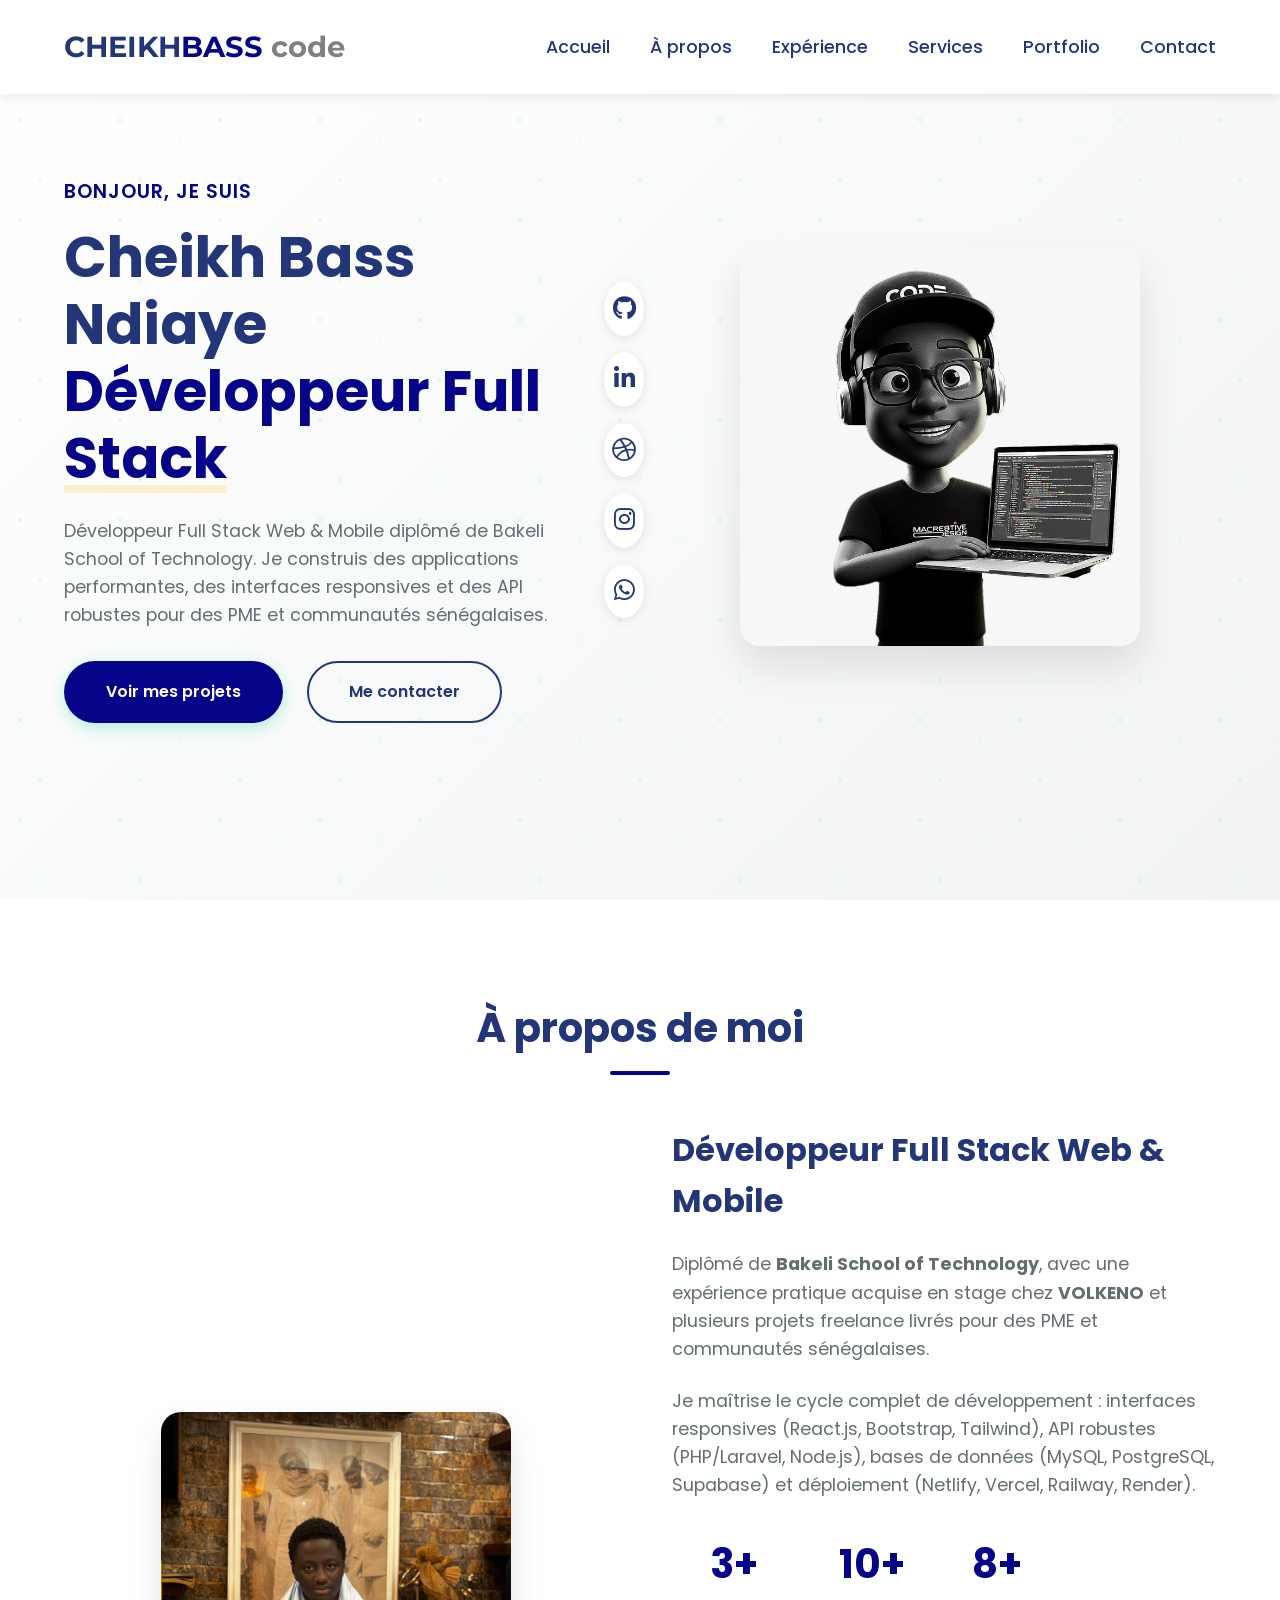
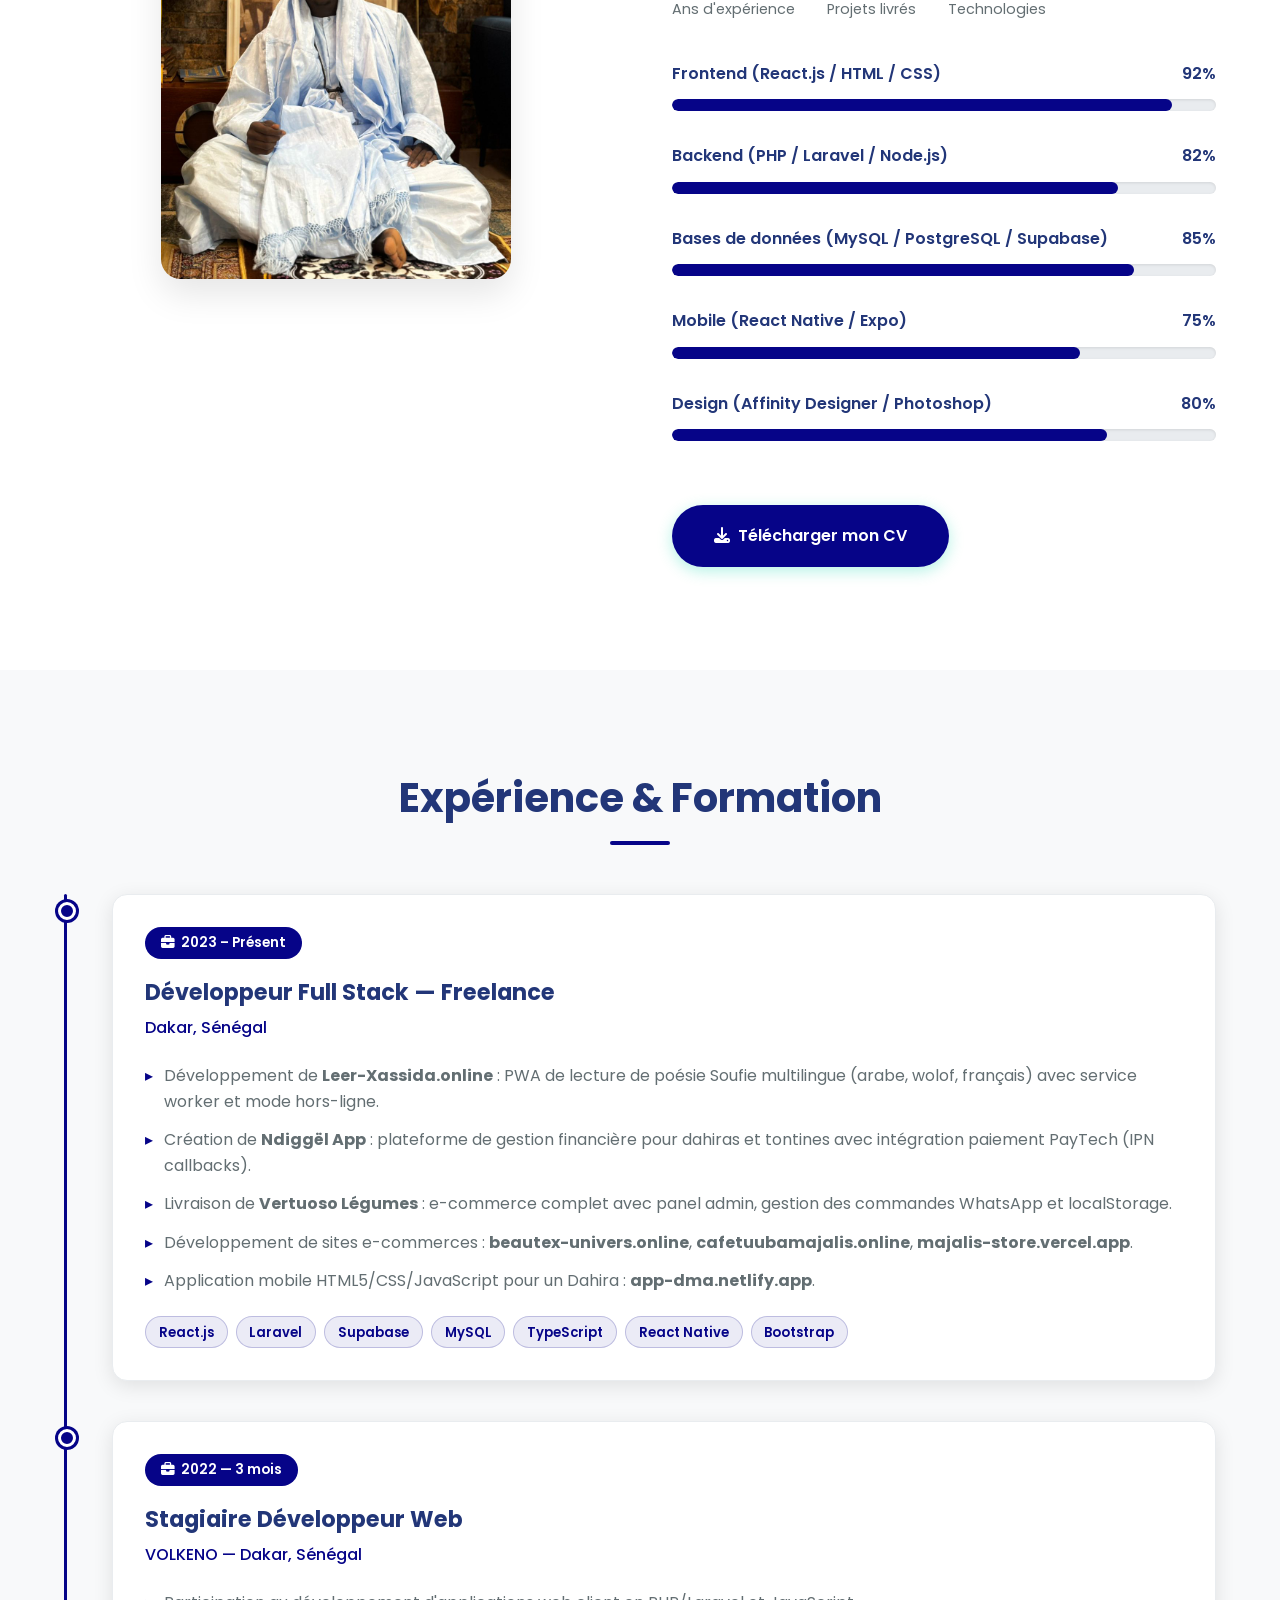
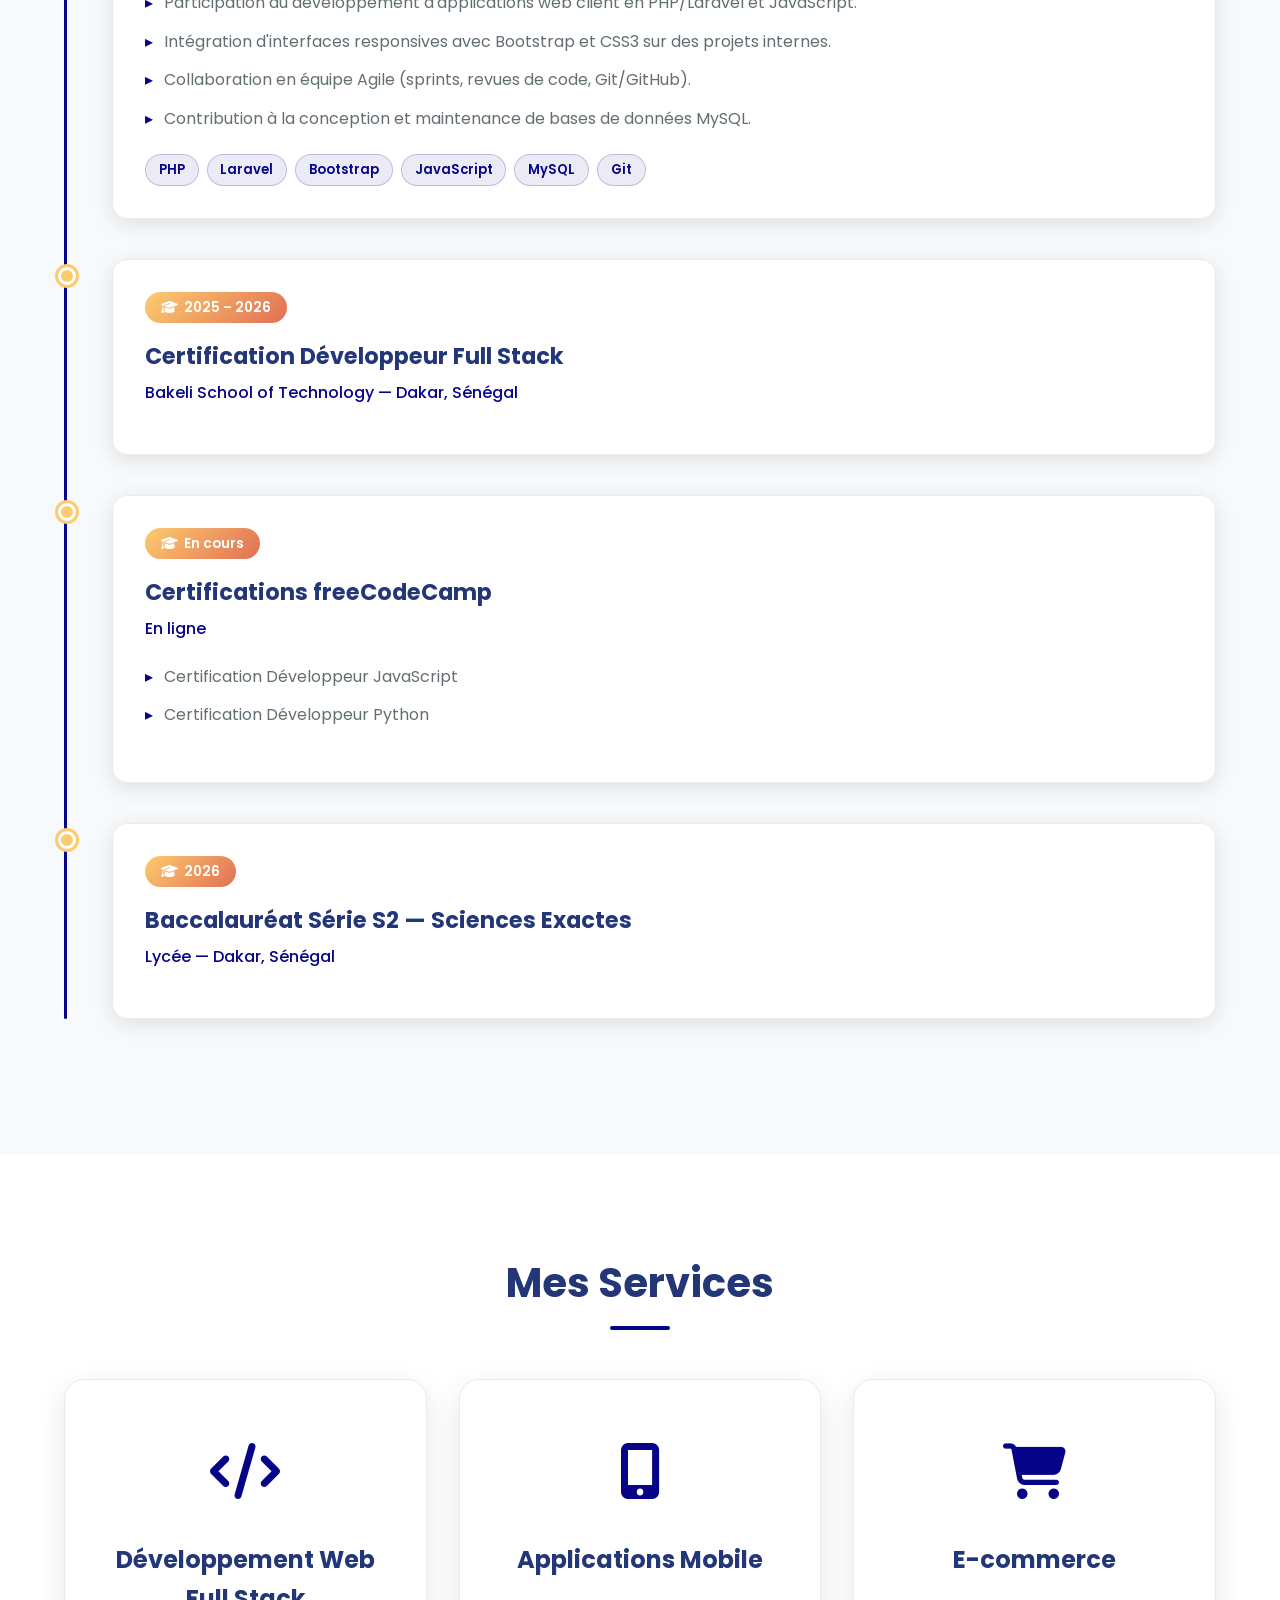
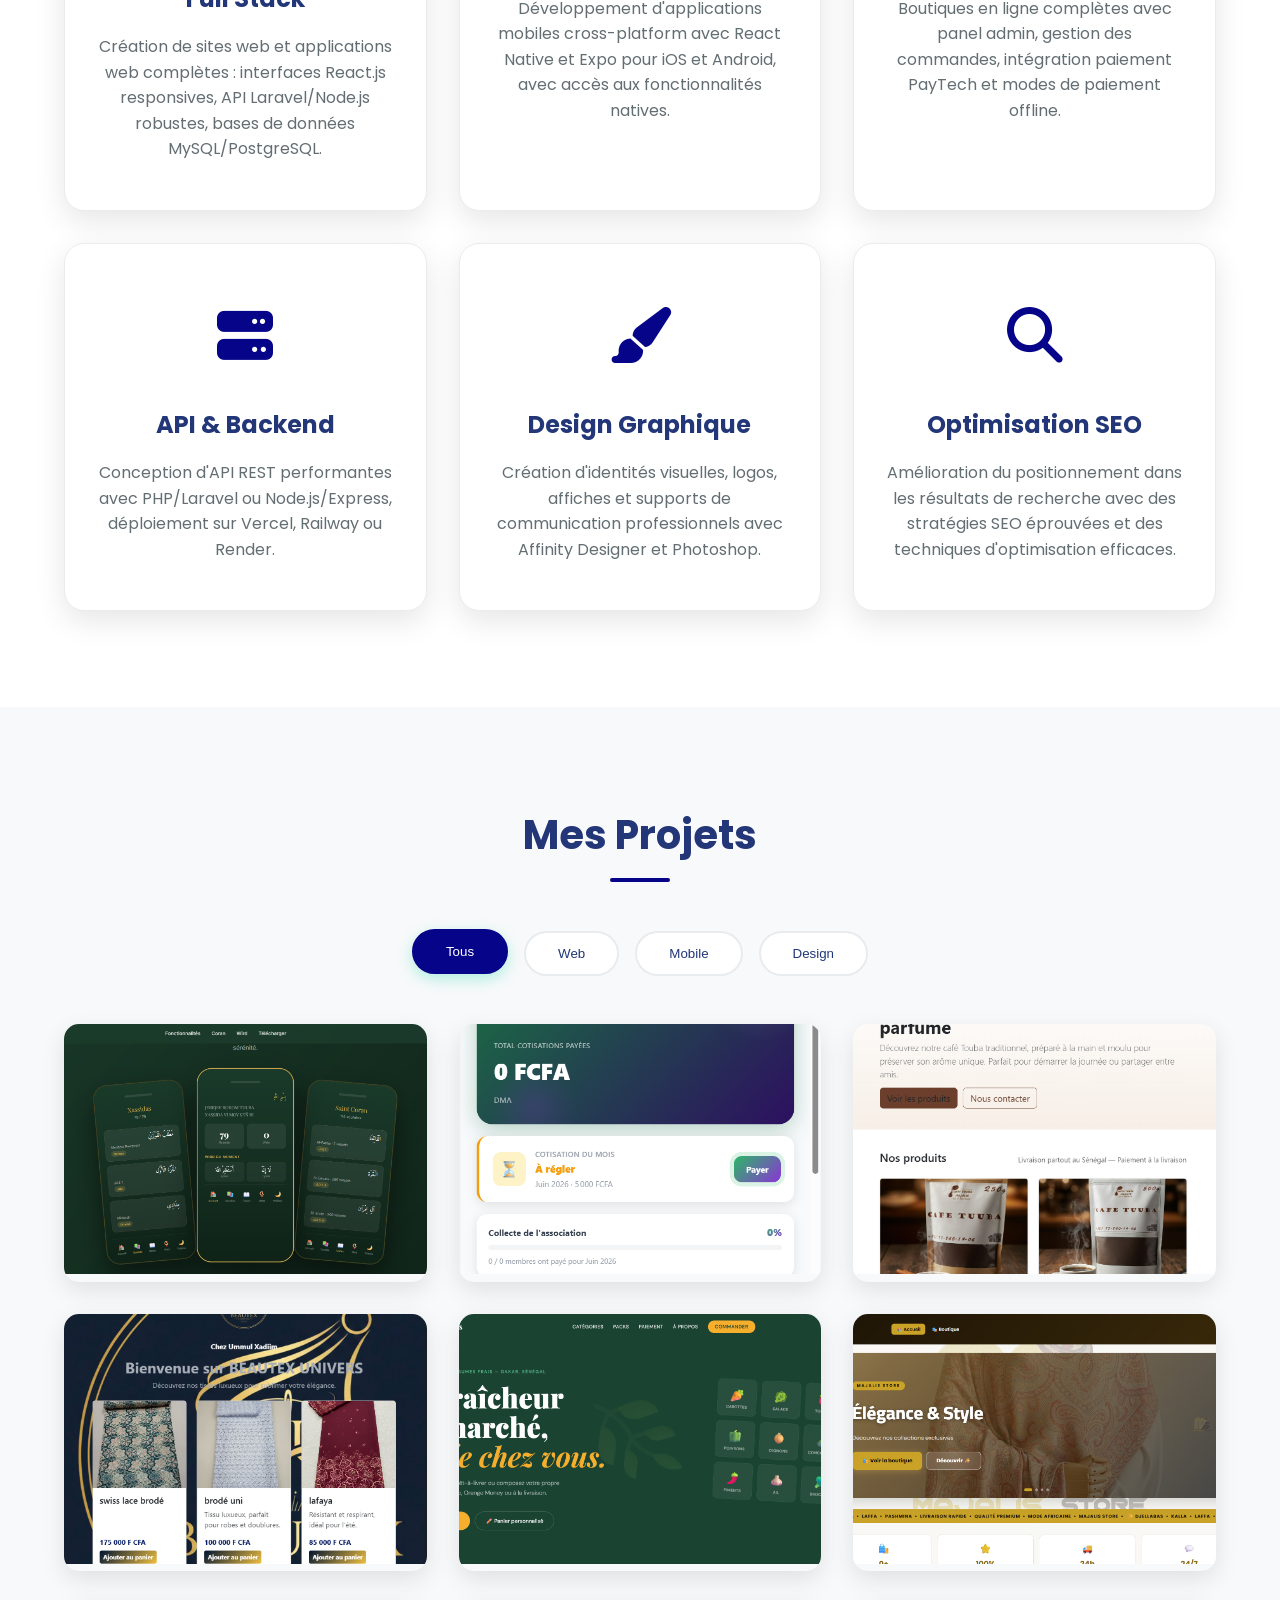
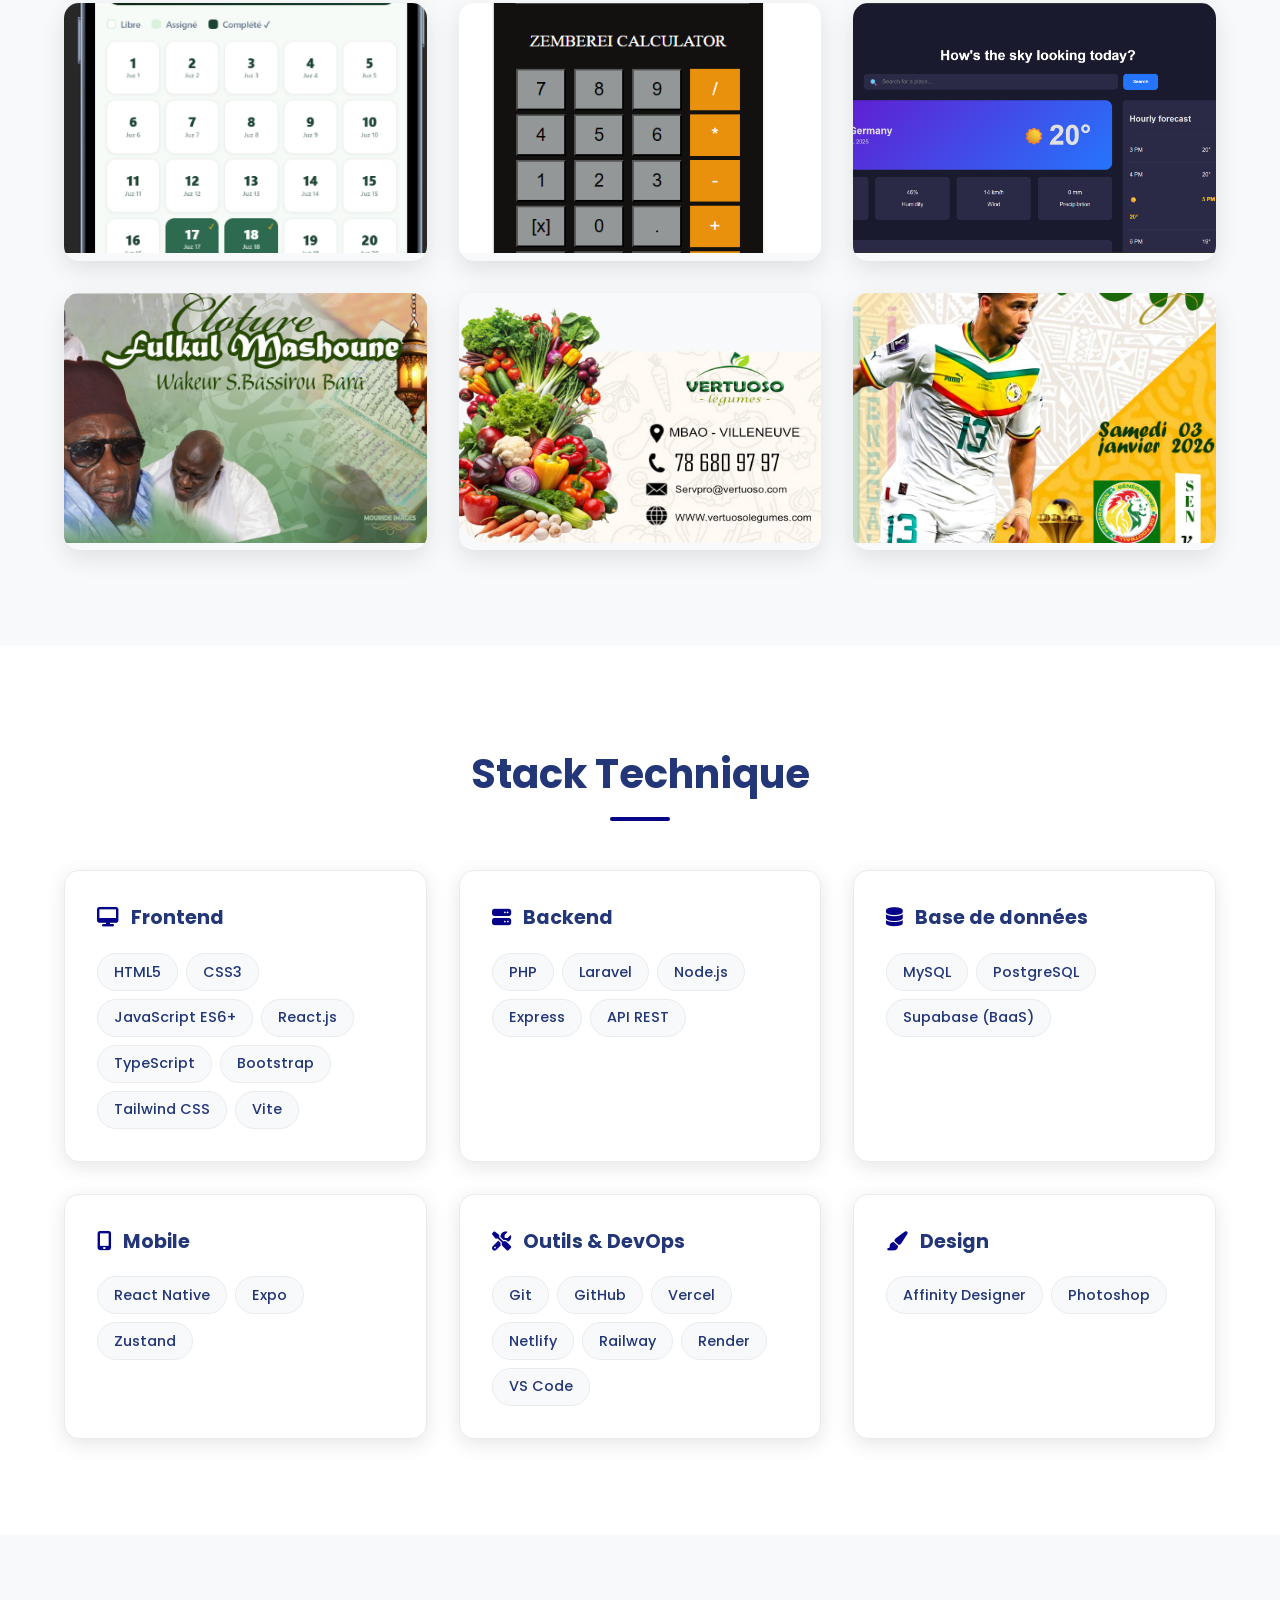
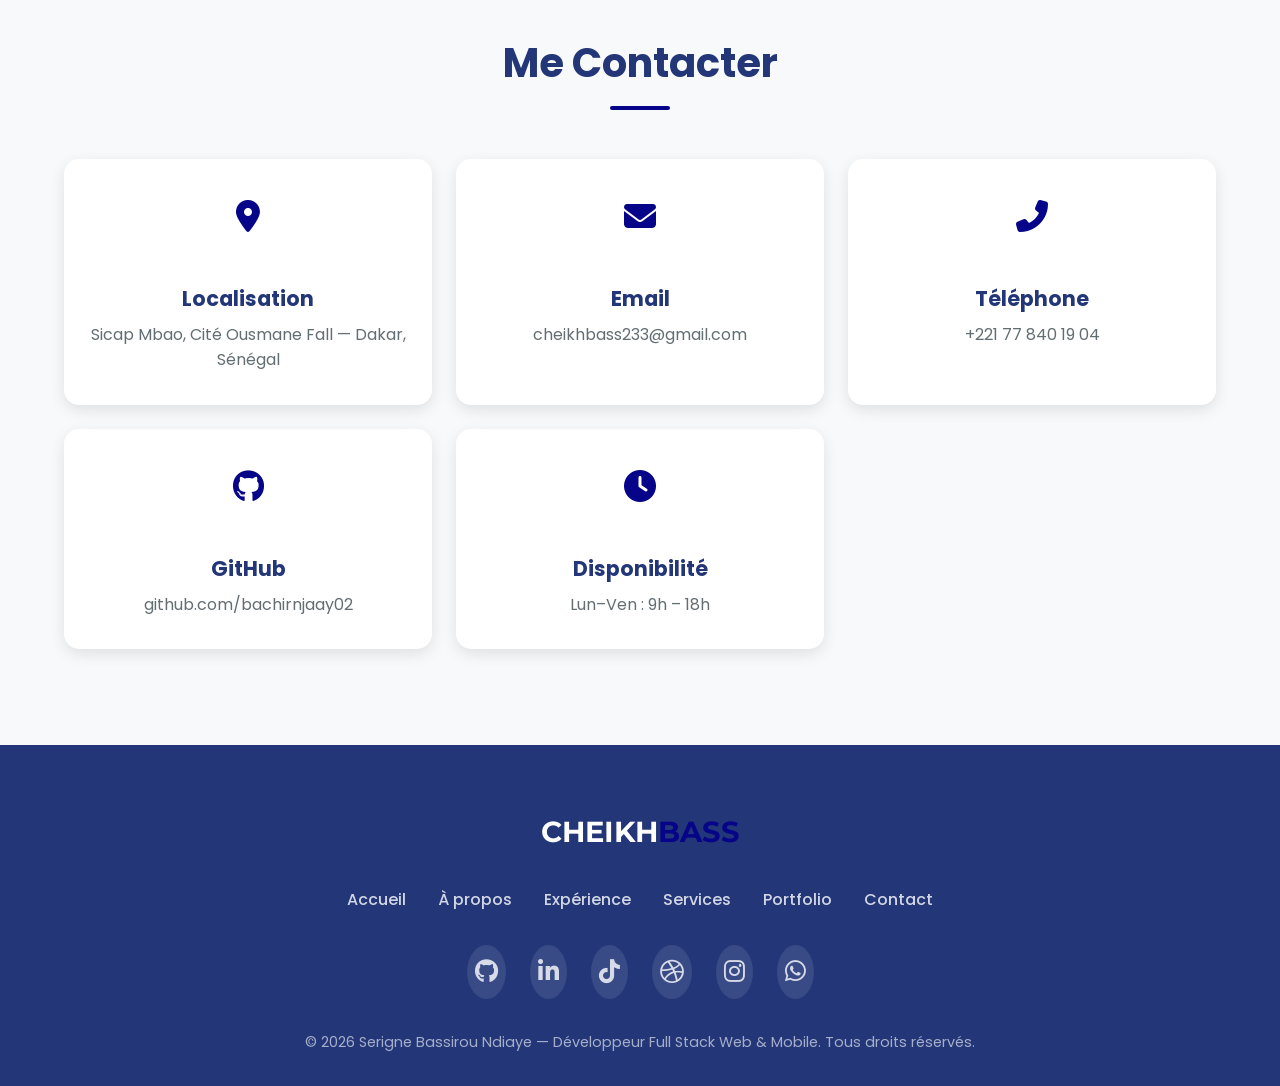
==== index.html @ 36218afe "feat: edit portfolio" ====
<!DOCTYPE html>
<html lang="fr">
<head>
    <meta charset="UTF-8">
    <meta name="viewport" content="width=device-width, initial-scale=1.0">
    <title>Cheikh Bass Ndiaye | Développeur Full Stack Web & Mobile</title>
    <link rel="stylesheet" href="https://cdnjs.cloudflare.com/ajax/libs/font-awesome/6.4.0/css/all.min.css">
    <link href="https://fonts.googleapis.com/css2?family=Poppins:wght@300;400;600;700&family=Montserrat:wght@400;700&display=swap" rel="stylesheet">
    <link rel="stylesheet" href="style.css">
    <style>
        /* About Stats */
        .about-stats {
            display: flex;
            gap: 2rem;
            margin: 2rem 0;
        }
        .stat { text-align: center; }
        .stat-number {
            display: block;
            font-size: 2.5rem;
            font-weight: 700;
            color: var(--primary);
        }
        .stat-label {
            font-size: 0.9rem;
            color: #636e72;
        }

        /* Timeline */
        .timeline {
            position: relative;
            padding-left: 3rem;
        }
        .timeline::before {
            content: '';
            position: absolute;
            left: 0;
            top: 0;
            bottom: 0;
            width: 3px;
            background: linear-gradient(180deg, var(--primary), var(--secondary));
            border-radius: 2px;
        }
        .timeline-item {
            position: relative;
            margin-bottom: 2.5rem;
        }
        .timeline-dot {
            position: absolute;
            left: -3.4rem;
            top: 0.5rem;
            width: 18px;
            height: 18px;
            background: var(--primary);
            border-radius: 50%;
            border: 3px solid var(--light);
            box-shadow: 0 0 0 3px var(--primary);
        }
        .timeline-dot.education {
            background: var(--accent);
            box-shadow: 0 0 0 3px var(--accent);
        }
        .timeline-content {
            background: var(--light);
            border-radius: 15px;
            padding: 2rem;
            box-shadow: 0 5px 20px var(--shadow);
            border: 1px solid #e9ecef;
        }
        .timeline-date {
            display: inline-block;
            background: linear-gradient(135deg, var(--primary), var(--secondary));
            color: white;
            padding: 0.3rem 1rem;
            border-radius: 20px;
            font-size: 0.85rem;
            font-weight: 600;
            margin-bottom: 1rem;
        }
        .timeline-content h3 {
            font-size: 1.4rem;
            color: var(--dark);
            margin-bottom: 0.3rem;
        }
        .timeline-content h4 {
            color: var(--primary);
            font-size: 1rem;
            margin-bottom: 1rem;
            font-weight: 500;
        }
        .timeline-content ul {
            list-style: none;
            padding: 0;
            margin-bottom: 1rem;
        }
        .timeline-content ul li {
            padding: 0.4rem 0;
            padding-left: 1.2rem;
            position: relative;
            color: #636e72;
        }
        .timeline-content ul li::before {
            content: '▸';
            position: absolute;
            left: 0;
            color: var(--primary);
        }

        /* Tech Tags */
        .tech-tags {
            display: flex;
            flex-wrap: wrap;
            gap: 0.5rem;
            margin-top: 1rem;
        }
        .tech-tags span {
            background: rgba(6, 4, 136, 0.08);
            color: var(--primary);
            padding: 0.3rem 0.8rem;
            border-radius: 20px;
            font-size: 0.82rem;
            font-weight: 600;
            border: 1px solid rgba(6, 4, 136, 0.2);
        }

        /* Stack Grid */
        .stack-grid {
            display: grid;
            grid-template-columns: repeat(auto-fit, minmax(280px, 1fr));
            gap: 2rem;
        }
        .stack-category {
            background: var(--light);
            border-radius: 15px;
            padding: 2rem;
            box-shadow: 0 5px 20px var(--shadow);
            border: 1px solid #e9ecef;
            transition: var(--transition);
        }
        .stack-category:hover {
            transform: translateY(-5px);
            box-shadow: 0 10px 30px rgba(0, 0, 0, 0.1);
        }
        .stack-category h3 {
            color: var(--dark);
            margin-bottom: 1.2rem;
            font-size: 1.2rem;
        }
        .stack-category h3 i {
            color: var(--primary);
            margin-right: 0.5rem;
        }
        .stack-items {
            display: flex;
            flex-wrap: wrap;
            gap: 0.5rem;
        }
        .stack-item {
            background: var(--bg-light);
            color: var(--dark);
            padding: 0.4rem 1rem;
            border-radius: 20px;
            font-size: 0.9rem;
            font-weight: 500;
            border: 1px solid #e9ecef;
            transition: var(--transition);
        }
        .stack-item:hover {
            background: var(--primary);
            color: white;
            border-color: var(--primary);
        }

        /* Overlay Tags & btn-light */
        .overlay-tags {
            display: flex;
            flex-wrap: wrap;
            gap: 0.4rem;
            margin: 0.5rem 0;
        }
        .overlay-tags span {
            background: rgba(255, 255, 255, 0.2);
            color: white;
            padding: 0.2rem 0.6rem;
            border-radius: 10px;
            font-size: 0.75rem;
            backdrop-filter: blur(5px);
        }
        .btn-light {
            display: inline-block;
            margin-top: 0.8rem;
            padding: 0.5rem 1.2rem;
            background: rgba(255, 255, 255, 0.25);
            color: white;
            border: 1px solid rgba(255, 255, 255, 0.5);
            border-radius: 20px;
            font-size: 0.85rem;
            font-weight: 600;
            text-decoration: none;
            transition: var(--transition);
        }
        .btn-light:hover {
            background: white;
            color: var(--primary);
        }

        /* Section1 pour portfolio */
        .section1 {
            padding: 6rem 5%;
            background-color: var(--bg-light);
        }

        /* Contact — grille 3 colonnes, icône centrée */
        .contact-wrapper {
            max-width: 1200px;
            margin: 0 auto;
        }
        .contact-info {
            display: grid;
            grid-template-columns: repeat(3, 1fr);
            gap: 1.5rem;
        }
        .contact-info .contact-card {
            flex-direction: column;
            align-items: center;
            text-align: center;
            padding: 2rem 1rem;
        }
        .contact-info .contact-card .contact-icon {
            font-size: 2rem;
            margin-right: 0;
            margin-bottom: 1rem;
        }
        .contact-info .contact-card .contact-details h3 {
            margin-bottom: 0.4rem;
        }

        @media (max-width: 900px) {
            .contact-info { grid-template-columns: repeat(2, 1fr); }
        }
        @media (max-width: 768px) {
            .about-stats { gap: 1rem; }
            .stat-number { font-size: 1.8rem; }
            .timeline { padding-left: 2rem; }
            .timeline-dot { left: -2.4rem; }
            .contact-info { grid-template-columns: repeat(2, 1fr); }
        }
        @media (max-width: 480px) {
            .contact-info { grid-template-columns: 1fr; }
        }
    </style>
</head>
<body>
    <!-- Header -->
    <header id="header">
        <a href="#home" class="logo">CHEIKH<span>BASS</span><span style="color: gray;"> code</span></a>

        <ul class="nav-links">
            <li><a href="#home">Accueil</a></li>
            <li><a href="#about">À propos</a></li>
            <li><a href="#experience">Expérience</a></li>
            <li><a href="#services">Services</a></li>
            <li><a href="#portfolio">Portfolio</a></li>
            <li><a href="#contact">Contact</a></li>
        </ul>

        <div class="hamburger">
            <div></div>
            <div></div>
            <div></div>
        </div>
    </header>

    <!-- Hero Section -->
    <section class="hero" id="home">
        <div class="hero-content">
            <div class="hero-text">
                <h4>Bonjour, Je suis</h4>
                <h1>Cheikh Bass Ndiaye <span>Développeur Full Stack</span></h1>
                <p>Développeur Full Stack Web & Mobile diplômé de Bakeli School of Technology. Je construis des applications performantes, des interfaces responsives et des API robustes pour des PME et communautés sénégalaises.</p>
                <div class="hero-btns">
                    <a href="#portfolio" class="btn btn-primary">Voir mes projets</a>
                    <a href="#contact" class="btn btn-secondary">Me contacter</a>
                </div>
            </div>

            <div class="hero-image">
                <img src="code.png" alt="Cheikh Bass Ndiaye — Développeur Full Stack">

                <div class="social-links">
                    <a href="https://github.com/bachirnjaay02" target="_blank" title="GitHub"><i class="fab fa-github"></i></a>
                    <a href="https://www.linkedin.com/in/cheikh-bass-ndiaye-739332346" target="_blank" title="LinkedIn"><i class="fab fa-linkedin-in"></i></a>
                    <a href="https://dribbble.com/seexbassmajalis17_" target="_blank" title="Dribbble"><i class="fab fa-dribbble"></i></a>
                    <a href="https://www.instagram.com/seexbass_majalis/#" target="_blank" title="Instagram"><i class="fab fa-instagram"></i></a>
                    <!-- message sur mon whatsapp -->
                     <a href="whatsapp://send?phone=221778401904" target="_blank" title="WhatsApp"><i class="fab fa-whatsapp"></i></a>
                </div>
            </div>
        </div>
    </section>

    <!-- About Section -->
    <section class="section" id="about">
        <div class="section-title">
            <h2>À propos de moi</h2>
        </div>

        <div class="about-content section-content">
            <div class="about-image">
                <img src="photo.jpeg" alt="Cheikh Bass Ndiaye">
            </div>

            <div class="about-text">
                <h3>Développeur Full Stack Web & Mobile</h3>
                <p>Diplômé de <strong>Bakeli School of Technology</strong>, avec une expérience pratique acquise en stage chez <strong>VOLKENO</strong> et plusieurs projets freelance livrés pour des PME et communautés sénégalaises.</p>
                <p>Je maîtrise le cycle complet de développement : interfaces responsives (React.js, Bootstrap, Tailwind), API robustes (PHP/Laravel, Node.js), bases de données (MySQL, PostgreSQL, Supabase) et déploiement (Netlify, Vercel, Railway, Render).</p>

                <div class="about-stats">
                    <div class="stat">
                        <span class="stat-number">3+</span>
                        <span class="stat-label">Ans d'expérience</span>
                    </div>
                    <div class="stat">
                        <span class="stat-number">10+</span>
                        <span class="stat-label">Projets livrés</span>
                    </div>
                    <div class="stat">
                        <span class="stat-number">8+</span>
                        <span class="stat-label">Technologies</span>
                    </div>
                </div>

                <div class="skills">
                    <div class="skill-item">
                        <div class="skill-info">
                            <span>Frontend (React.js / HTML / CSS)</span>
                            <span>92%</span>
                        </div>
                        <div class="skill-bar">
                            <div class="skill-progress" style="width: 0%"></div>
                        </div>
                    </div>

                    <div class="skill-item">
                        <div class="skill-info">
                            <span>Backend (PHP / Laravel / Node.js)</span>
                            <span>82%</span>
                        </div>
                        <div class="skill-bar">
                            <div class="skill-progress" style="width: 0%"></div>
                        </div>
                    </div>

                    <div class="skill-item">
                        <div class="skill-info">
                            <span>Bases de données (MySQL / PostgreSQL / Supabase)</span>
                            <span>85%</span>
                        </div>
                        <div class="skill-bar">
                            <div class="skill-progress" style="width: 0%"></div>
                        </div>
                    </div>

                    <div class="skill-item">
                        <div class="skill-info">
                            <span>Mobile (React Native / Expo)</span>
                            <span>75%</span>
                        </div>
                        <div class="skill-bar">
                            <div class="skill-progress" style="width: 0%"></div>
                        </div>
                    </div>

                    <div class="skill-item">
                        <div class="skill-info">
                            <span>Design (Affinity Designer / Photoshop)</span>
                            <span>80%</span>
                        </div>
                        <div class="skill-bar">
                            <div class="skill-progress" style="width: 0%"></div>
                        </div>
                    </div>
                </div>

                <a href="CV CHEIKHBASS_devfullstack(2).pdf" class="btn btn-primary" download style="margin-top: 2rem; display: inline-block;">
                    <i class="fas fa-download" style="margin-right: 0.5rem;"></i>Télécharger mon CV
                </a>
            </div>
        </div>
    </section>

    <!-- Experience & Education Section -->
    <section class="section" id="experience" style="background-color: var(--bg-light);">
        <div class="section-title">
            <h2>Expérience & Formation</h2>
        </div>

        <div class="timeline section-content">
            <div class="timeline-item">
                <div class="timeline-dot"></div>
                <div class="timeline-content">
                    <span class="timeline-date"><i class="fas fa-briefcase" style="margin-right:0.4rem;"></i>2023 – Présent</span>
                    <h3>Développeur Full Stack — Freelance</h3>
                    <h4>Dakar, Sénégal</h4>
                    <ul>
                        <li>Développement de <strong>Leer-Xassida.online</strong> : PWA de lecture de poésie Soufie multilingue (arabe, wolof, français) avec service worker et mode hors-ligne.</li>
                        <li>Création de <strong>Ndiggël App</strong> : plateforme de gestion financière pour dahiras et tontines avec intégration paiement PayTech (IPN callbacks).</li>
                        <li>Livraison de <strong>Vertuoso Légumes</strong> : e-commerce complet avec panel admin, gestion des commandes WhatsApp et localStorage.</li>
                        <li>Développement de sites e-commerces : <strong>beautex-univers.online</strong>, <strong>cafetuubamajalis.online</strong>, <strong>majalis-store.vercel.app</strong>.</li>
                        <li>Application mobile HTML5/CSS/JavaScript pour un Dahira : <strong>app-dma.netlify.app</strong>.</li>
                    </ul>
                    <div class="tech-tags">
                        <span>React.js</span><span>Laravel</span><span>Supabase</span><span>MySQL</span><span>TypeScript</span><span>React Native</span><span>Bootstrap</span>
                    </div>
                </div>
            </div>

            <div class="timeline-item">
                <div class="timeline-dot"></div>
                <div class="timeline-content">
                    <span class="timeline-date"><i class="fas fa-briefcase" style="margin-right:0.4rem;"></i>2022 — 3 mois</span>
                    <h3>Stagiaire Développeur Web</h3>
                    <h4>VOLKENO — Dakar, Sénégal</h4>
                    <ul>
                        <li>Participation au développement d'applications web client en PHP/Laravel et JavaScript.</li>
                        <li>Intégration d'interfaces responsives avec Bootstrap et CSS3 sur des projets internes.</li>
                        <li>Collaboration en équipe Agile (sprints, revues de code, Git/GitHub).</li>
                        <li>Contribution à la conception et maintenance de bases de données MySQL.</li>
                    </ul>
                    <div class="tech-tags">
                        <span>PHP</span><span>Laravel</span><span>Bootstrap</span><span>JavaScript</span><span>MySQL</span><span>Git</span>
                    </div>
                </div>
            </div>

            <div class="timeline-item">
                <div class="timeline-dot education"></div>
                <div class="timeline-content">
                    <span class="timeline-date" style="background: linear-gradient(135deg, #fdcb6e, #e17055);"><i class="fas fa-graduation-cap" style="margin-right:0.4rem;"></i>2025 – 2026</span>
                    <h3>Certification Développeur Full Stack</h3>
                    <h4>Bakeli School of Technology — Dakar, Sénégal</h4>
                </div>
            </div>

            <div class="timeline-item">
                <div class="timeline-dot education"></div>
                <div class="timeline-content">
                    <span class="timeline-date" style="background: linear-gradient(135deg, #fdcb6e, #e17055);"><i class="fas fa-graduation-cap" style="margin-right:0.4rem;"></i>En cours</span>
                    <h3>Certifications freeCodeCamp</h3>
                    <h4>En ligne</h4>
                    <ul>
                        <li>Certification Développeur JavaScript</li>
                        <li>Certification Développeur Python</li>
                    </ul>
                </div>
            </div>

            <div class="timeline-item">
                <div class="timeline-dot education"></div>
                <div class="timeline-content">
                    <span class="timeline-date" style="background: linear-gradient(135deg, #fdcb6e, #e17055);"><i class="fas fa-graduation-cap" style="margin-right:0.4rem;"></i>2026</span>
                    <h3>Baccalauréat Série S2 — Sciences Exactes</h3>
                    <h4>Lycée — Dakar, Sénégal</h4>
                </div>
            </div>
        </div>
    </section>

    <!-- Services Section -->
    <section class="section" id="services">
        <div class="section-title">
            <h2>Mes Services</h2>
        </div>

        <div class="services-grid section-content">
            <div class="service-card">
                <div class="service-icon">
                    <i class="fas fa-code"></i>
                </div>
                <h3>Développement Web Full Stack</h3>
                <p>Création de sites web et applications web complètes : interfaces React.js responsives, API Laravel/Node.js robustes, bases de données MySQL/PostgreSQL.</p>
            </div>

            <div class="service-card">
                <div class="service-icon">
                    <i class="fas fa-mobile-alt"></i>
                </div>
                <h3>Applications Mobile</h3>
                <p>Développement d'applications mobiles cross-platform avec React Native et Expo pour iOS et Android, avec accès aux fonctionnalités natives.</p>
            </div>

            <div class="service-card">
                <div class="service-icon">
                    <i class="fas fa-shopping-cart"></i>
                </div>
                <h3>E-commerce</h3>
                <p>Boutiques en ligne complètes avec panel admin, gestion des commandes, intégration paiement PayTech et modes de paiement offline.</p>
            </div>

            <div class="service-card">
                <div class="service-icon">
                    <i class="fas fa-server"></i>
                </div>
                <h3>API & Backend</h3>
                <p>Conception d'API REST performantes avec PHP/Laravel ou Node.js/Express, déploiement sur Vercel, Railway ou Render.</p>
            </div>

            <div class="service-card">
                <div class="service-icon">
                    <i class="fas fa-paint-brush"></i>
                </div>
                <h3>Design Graphique</h3>
                <p>Création d'identités visuelles, logos, affiches et supports de communication professionnels avec Affinity Designer et Photoshop.</p>
            </div>

            <div class="service-card">
                <div class="service-icon">
                    <i class="fas fa-search"></i>
                </div>
                <h3>Optimisation SEO</h3>
                <p>Amélioration du positionnement dans les résultats de recherche avec des stratégies SEO éprouvées et des techniques d'optimisation efficaces.</p>
            </div>
        </div>
    </section>

    <!-- Portfolio Section -->
    <section class="section1" id="portfolio">
        <div class="section-title">
            <h2>Mes Projets</h2>
        </div>

        <div class="section-content">
            <div class="portfolio-filter">
                <button class="filter-btn active" data-filter="all">Tous</button>
                <button class="filter-btn" data-filter="web">Web</button>
                <button class="filter-btn" data-filter="mobile">Mobile</button>
                <button class="filter-btn" data-filter="design">Design</button>
            </div>

            <div class="portfolio-grid">
                <div class="portfolio-item" data-category="mobile">
                    <img src="leer-xassida.png" alt="Leer Xassida">
                    <div class="portfolio-overlay">
                        <h3>Leer-Xassida.online</h3>
                        <p>PWA de lecture de poésie Soufie multilingue (arabe, wolof, français) avec mode hors-ligne</p>
                        <div class="overlay-tags"><span>React.js</span><span>PWA</span><span>Supabase</span><span>Netlify</span></div>
                        <a href="https://leer-xassidas.netlify.app/" target="_blank" class="btn-light">Voir le site →</a>
                    </div>
                </div>

                <div class="portfolio-item" data-category="mobile">
                    <img src="ndiggel-app.png" alt="Ndiggël App">
                    <div class="portfolio-overlay">
                        <h3>Ndiggël App</h3>
                        <p>Plateforme de gestion financière pour dahiras et tontines avec intégration paiement PayTech</p>
                        <div class="overlay-tags"><span>React.js</span><span>TypeScript</span><span>Supabase</span><span>Node.js</span></div>
                    </div>
                </div>

                <div class="portfolio-item" data-category="web">
                    <img src="CAFETUUBAMAJALIS.png" alt="Cafe Tuuba Majalis" onerror="this.src='https://images.unsplash.com/photo-1447933601403-0c6688de566e?w=600&h=400&fit=crop&auto=format'">
                    <div class="portfolio-overlay">
                        <h3>Cafe Tuuba Majalis</h3>
                        <p>Site e-commerce complet pour une entreprise de café sénégalaise</p>
                        <div class="overlay-tags"><span>React.js</span><span>Laravel</span><span>MySQL</span></div>
                        <a href="https://cafetuubamajalis.online" target="_blank" class="btn-light">Voir le site →</a>
                    </div>
                </div>

                <div class="portfolio-item" data-category="web">
                    <img src="BEAUTEXUNIVERS.png" alt="Beautex Univers" onerror="this.src='https://images.unsplash.com/photo-1558618666-fcd25c85cd64?w=600&h=400&fit=crop&auto=format'">
                    <div class="portfolio-overlay">
                        <h3>Beautex Univers</h3>
                        <p>Site e-commerce pour une entreprise de tissus</p>
                        <div class="overlay-tags"><span>HTML5</span><span>CSS3</span><span>JavaScript</span></div>
                        <a href="https://beautex-univers.online" target="_blank" class="btn-light">Voir le site →</a>
                    </div>
                </div>

                <div class="portfolio-item" data-category="web">
                    <img src="vertuoso.png" alt="Vertuoso Légumes">
                    <div class="portfolio-overlay">
                        <h3>Vertuoso Légumes</h3>
                        <p>E-commerce légumes Dakar — commandes WhatsApp, panel admin, paiement offline</p>
                        <div class="overlay-tags"><span>HTML5</span><span>CSS3</span><span>JavaScript</span><span>LocalStorage</span></div>
                    </div>
                </div>

                <div class="portfolio-item" data-category="mobile">
                    <img src="majalis-store.png" alt="Majalis Store App">
                    <div class="portfolio-overlay">
                        <h3>Majalis Store App</h3>
                        <p>App mobile Mouride : Xassidas, compteur Wird, horaires de prières</p>
                        <div class="overlay-tags"><span>React Native</span><span>Expo</span><span>Zustand</span></div>
                        <a href="https://majalis-store.vercel.app" target="_blank" class="btn-light">Voir le projet →</a>
                    </div>
                </div>

                <div class="portfolio-item" data-category="mobile">
                    <img src="app-dma.png" alt="App DMA">
                    <div class="portfolio-overlay">
                        <h3>App DMA — Dahira</h3>
                        <p>Application mobile pour un Dahira sénégalais</p>
                        <div class="overlay-tags"><span>HTML5</span><span>CSS3</span><span>JavaScript</span></div>
                        <a href="https://app-dma.netlify.app" target="_blank" class="btn-light">Voir l'app →</a>
                    </div>
                </div>

                <div class="portfolio-item" data-category="web">
                    <img src="zemberei.png" alt="Zemberei Calculator">
                    <div class="portfolio-overlay">
                        <h3>Zemberei Calculator</h3>
                        <p>Calculatrice web interactive et responsive</p>
                        <div class="overlay-tags"><span>HTML5</span><span>CSS3</span><span>JavaScript</span></div>
                    </div>
                </div>
                <div class="portfolio-item" data-category="web">
                    <img src="weather-now.png" alt="Weather Now">
                    <div class="portfolio-overlay">
                        <h3>Weather Now</h3>
                        <p>Application météo interactive et responsive</p>
                        <div class="overlay-tags"><span>HTML5</span><span>CSS3</span><span>JavaScript</span></div>
                    </div>
                </div>
                <div class="portfolio-item" data-category="design">
                    <img src="miniature cloture FULKU MASHOUNE.jpg" alt="miniature cloture FULKU MASHOUNE">
                    <div class="portfolio-overlay">
                        <h3>Miniature Cloture FULKU MASHOUNE</h3>
                        <p>Miniature de cloture FULKU MASHOUNE pour Youtube</p>
                    </div>
                </div>
                <div class="portfolio-item" data-category="design">
                    <img src="RECTO-VRTU.png" alt="RECTO VRTU">
                    <div class="portfolio-overlay">
                        <h3>RECTO VRTU</h3>
                        <p>carte de visite pour Vertuoso Légumes</p>
                    </div>
                </div>
                <div class="portfolio-item" data-category="design">
                    <img src="match-day.jpg" alt="Match Day">
                    <div class="portfolio-overlay">
                        <h3>Match Day</h3>
                        <p>Affiche sportive </p>
                    </div>
                </div>
            </div>
        </div>
    </section>

    <!-- Stack Technique Section -->
    <section class="section" id="stack">
        <div class="section-title">
            <h2>Stack Technique</h2>
        </div>

        <div class="stack-grid section-content">
            <div class="stack-category">
                <h3><i class="fas fa-desktop"></i> Frontend</h3>
                <div class="stack-items">
                    <span class="stack-item">HTML5</span>
                    <span class="stack-item">CSS3</span>
                    <span class="stack-item">JavaScript ES6+</span>
                    <span class="stack-item">React.js</span>
                    <span class="stack-item">TypeScript</span>
                    <span class="stack-item">Bootstrap</span>
                    <span class="stack-item">Tailwind CSS</span>
                    <span class="stack-item">Vite</span>
                </div>
            </div>

            <div class="stack-category">
                <h3><i class="fas fa-server"></i> Backend</h3>
                <div class="stack-items">
                    <span class="stack-item">PHP</span>
                    <span class="stack-item">Laravel</span>
                    <span class="stack-item">Node.js</span>
                    <span class="stack-item">Express</span>
                    <span class="stack-item">API REST</span>
                </div>
            </div>

            <div class="stack-category">
                <h3><i class="fas fa-database"></i> Base de données</h3>
                <div class="stack-items">
                    <span class="stack-item">MySQL</span>
                    <span class="stack-item">PostgreSQL</span>
                    <span class="stack-item">Supabase (BaaS)</span>
                </div>
            </div>

            <div class="stack-category">
                <h3><i class="fas fa-mobile-alt"></i> Mobile</h3>
                <div class="stack-items">
                    <span class="stack-item">React Native</span>
                    <span class="stack-item">Expo</span>
                    <span class="stack-item">Zustand</span>
                </div>
            </div>

            <div class="stack-category">
                <h3><i class="fas fa-tools"></i> Outils & DevOps</h3>
                <div class="stack-items">
                    <span class="stack-item">Git</span>
                    <span class="stack-item">GitHub</span>
                    <span class="stack-item">Vercel</span>
                    <span class="stack-item">Netlify</span>
                    <span class="stack-item">Railway</span>
                    <span class="stack-item">Render</span>
                    <span class="stack-item">VS Code</span>
                </div>
            </div>

            <div class="stack-category">
                <h3><i class="fas fa-paint-brush"></i> Design</h3>
                <div class="stack-items">
                    <span class="stack-item">Affinity Designer</span>
                    <span class="stack-item">Photoshop</span>
                </div>
            </div>
        </div>
    </section>

    <!-- Contact Section -->
    <section class="section" id="contact" style="background-color: var(--bg-light);">
        <div class="section-title">
            <h2>Me Contacter</h2>
        </div>

        <div class="contact-wrapper section-content">
            <div class="contact-info">
                <div class="contact-card">
                    <div class="contact-icon">
                        <i class="fas fa-map-marker-alt"></i>
                    </div>
                    <div class="contact-details">
                        <h3>Localisation</h3>
                        <p>Sicap Mbao, Cité Ousmane Fall — Dakar, Sénégal</p>
                    </div>
                </div>

                <div class="contact-card">
                    <div class="contact-icon">
                        <i class="fas fa-envelope"></i>
                    </div>
                    <div class="contact-details">
                        <h3>Email</h3>
                        <p>cheikhbass233@gmail.com</p>
                    </div>
                </div>

                <div class="contact-card">
                    <div class="contact-icon">
                        <i class="fas fa-phone-alt"></i>
                    </div>
                    <div class="contact-details">
                        <h3>Téléphone</h3>
                        <p>+221 77 840 19 04</p>
                    </div>
                </div>

                <div class="contact-card">
                    <div class="contact-icon">
                        <i class="fab fa-github"></i>
                    </div>
                    <div class="contact-details">
                        <h3>GitHub</h3>
                        <p>github.com/bachirnjaay02</p>
                    </div>
                </div>

                <div class="contact-card">
                    <div class="contact-icon">
                        <i class="fas fa-clock"></i>
                    </div>
                    <div class="contact-details">
                        <h3>Disponibilité</h3>
                        <p>Lun–Ven : 9h – 18h</p>
                    </div>
                </div>
            </div>

            <!-- <div class="contact-form">
                <form id="form">
                    <div class="form-group">
                        <input type="text" class="form-control" placeholder="Votre nom" required>
                    </div>

                    <div class="form-group">
                        <input type="email" class="form-control" placeholder="Votre email" required>
                    </div>

                    <div class="form-group">
                        <input type="text" class="form-control" placeholder="Sujet">
                    </div>

                    <div class="form-group">
                        <textarea class="form-control" rows="5" placeholder="Votre message" required style="resize:vertical;"></textarea>
                    </div>

                    <button type="submit" class="submit-btn">
                        
                        <i class="fas fa-paper-plane" style="margin-right:0.5rem;"></a></i>Envoyer le message
                    </button>
                </form>
            </div> -->
        </div>
    </section>

    <!-- Footer -->
    <footer>
        <div class="footer-content">
            <a href="#" class="footer-logo">CHEIKH<span>BASS</span></a>

            <ul class="footer-links">
                <li><a href="#home">Accueil</a></li>
                <li><a href="#about">À propos</a></li>
                <li><a href="#experience">Expérience</a></li>
                <li><a href="#services">Services</a></li>
                <li><a href="#portfolio">Portfolio</a></li>
                <li><a href="#contact">Contact</a></li>
            </ul>

            <div class="footer-social">
                <a href="https://github.com/bachirnjaay02" target="_blank"><i class="fab fa-github"></i></a>
                <a href="https://www.linkedin.com/in/cheikh-bass-ndiaye-739332346" target="_blank"><i class="fab fa-linkedin-in"></i></a>
                <a href="https://www.tiktok.com/@seexbassmajalis" target="_blank"><i class="fab fa-tiktok"></i></a>
                <a href="https://dribbble.com/seexbassmajalis17_" target="_blank"><i class="fab fa-dribbble"></i></a>
                <a href="https://www.instagram.com/seexbass_majalis/#" target="_blank"><i class="fab fa-instagram"></i></a>
                <a href="whatsapp://send?phone=221778401904" target="_blank"><i class="fab fa-whatsapp"></i></a>
            </div>

            <p class="copyright">© 2026 Serigne Bassirou Ndiaye — Développeur Full Stack Web & Mobile. Tous droits réservés.</p>
        </div>
    </footer>

    <!-- Scroll to Top Button -->
    <div class="scroll-top">
        <i class="fas fa-arrow-up"></i>
    </div>

    <!-- Scripts -->
    <script>
        // Mobile Navigation
        const hamburger = document.querySelector('.hamburger');
        const navLinks = document.querySelector('.nav-links');
        const links = document.querySelectorAll('.nav-links li');

        if (hamburger) {
            hamburger.addEventListener('click', () => {
                navLinks.classList.toggle('active');
                hamburger.classList.toggle('active');
                links.forEach((link, index) => {
                    if (link.style.animation) {
                        link.style.animation = '';
                    } else {
                        link.style.animation = `navLinkFade 0.5s ease forwards ${index / 7 + 0.3}s`;
                    }
                });
            });
        }

        links.forEach(link => {
            link.addEventListener('click', () => {
                navLinks.classList.remove('active');
                if (hamburger) hamburger.classList.remove('active');
                links.forEach(l => { l.style.animation = ''; });
            });
        });

        // Sticky Header
        window.addEventListener('scroll', () => {
            document.getElementById('header').classList.toggle('scrolled', window.scrollY > 100);
        });

        // Scroll to Top Button
        const scrollTopBtn = document.querySelector('.scroll-top');
        window.addEventListener('scroll', () => {
            scrollTopBtn.classList.toggle('active', window.pageYOffset > 300);
        });
        scrollTopBtn.addEventListener('click', () => {
            window.scrollTo({ top: 0, behavior: 'smooth' });
        });

        // Portfolio Filter
        const filterBtns = document.querySelectorAll('.filter-btn');
        const portfolioItems = document.querySelectorAll('.portfolio-item');

        filterBtns.forEach(btn => {
            btn.addEventListener('click', () => {
                filterBtns.forEach(b => b.classList.remove('active'));
                btn.classList.add('active');
                const filter = btn.getAttribute('data-filter');
                portfolioItems.forEach(item => {
                    item.style.display = (filter === 'all' || item.getAttribute('data-category') === filter) ? 'block' : 'none';
                });
            });
        });

        // Animate skills on scroll
        const aboutSection = document.getElementById('about');
        const observer = new IntersectionObserver((entries) => {
            entries.forEach(entry => {
                if (entry.isIntersecting) {
                    document.querySelectorAll('.skill-progress').forEach(progress => {
                        const pct = progress.parentElement.previousElementSibling.lastElementChild.textContent;
                        progress.style.width = pct;
                    });
                    observer.unobserve(entry.target);
                }
            });
        }, { threshold: 0.2 });
        observer.observe(aboutSection);

        // Form Submission
        document.getElementById('form').addEventListener('submit', (e) => {
            e.preventDefault();
            alert('Merci pour votre message ! Je vous répondrai très bientôt.');
            e.target.reset();
        });

        // Smooth scrolling
        document.querySelectorAll('a[href^="#"]').forEach(anchor => {
            anchor.addEventListener('click', function(e) {
                e.preventDefault();
                const target = document.querySelector(this.getAttribute('href'));
                if (target) window.scrollTo({ top: target.offsetTop - 80, behavior: 'smooth' });
            });
        });
    </script>
</body>
</html>
---- style.css ----
:root {
    --primary: #060488;
    --secondary: #060488;
    --dark: #223678;
    --light: #ffffff;
    --accent: #fdcb6e;
    --bg-light: #f8f9fa;
    --shadow: rgba(0, 0, 0, 0.1);
    --transition: all 0.3s ease;
}

* {
    margin: 0;
    padding: 0;
    box-sizing: border-box;
}

body {
    font-family: 'Poppins', sans-serif;
    background-color: var(--bg-light);
    color: var(--dark);
    line-height: 1.6;
    overflow-x: hidden;
}

/* Particle.js background - removed for light theme */
#particles-js {
    display: none;
}

/* Smooth scroll */
html {
    scroll-behavior: smooth;
}

/* Navigation */
header {
    position: fixed;
    top: 0;
    left: 0;
    width: 100%;
    z-index: 1000;
    padding: 1.5rem 5%;
    background-color: var(--light);
    box-shadow: 0 2px 10px var(--shadow);
    transition: var(--transition);
    display: flex;
    justify-content: space-between;
    align-items: center;

}

.logo {
    font-family: 'Montserrat', sans-serif;
    font-weight: 700;
    font-size: 1.8rem;
    color: var(--dark);
    text-decoration: none;
}

.logo span {
    color: var(--primary);
}

.nav-links {
    display: flex;
    list-style: none;
}

.nav-links li {
    margin-left: 2.5rem;
}

.nav-links a {
    color: var(--dark);
    text-decoration: none;
    font-weight: 500;
    font-size: 1.1rem;
    position: relative;
    transition: var(--transition);
}

.nav-links a::after {
    content: '';
    position: absolute;
    bottom: -5px;
    left: 0;
    width: 0;
    height: 2px;
    background-color: var(--primary);
    transition: var(--transition);
}

.nav-links a:hover::after,
.nav-links a.active::after {
    width: 100%;
}

.hamburger {
    display: none;
    flex-direction: column;
    cursor: pointer;
}

.hamburger div {
    width: 25px;
    height: 3px;
    background-color: var(--dark);
    margin: 3px 0;
    transition: var(--transition);
}

/* Hero Section */
.hero {
    min-height: 100vh;
    display: flex;
    align-items: center;
    padding: 0 5%;
    background: linear-gradient(135deg, var(--light) 0%, #f1f3f4 100%);
    position: relative;
}

.hero::before {
    content: '';
    position: absolute;
    top: 0;
    left: 0;
    right: 0;
    bottom: 0;
    background: url('data:image/svg+xml,<svg xmlns="http://www.w3.org/2000/svg" viewBox="0 0 100 100"><circle cx="20" cy="20" r="2" fill="%2300d4aa" opacity="0.1"/><circle cx="80" cy="40" r="1" fill="%2300d4aa" opacity="0.1"/><circle cx="40" cy="80" r="1.5" fill="%2300d4aa" opacity="0.1"/></svg>');
    background-size: 100px 100px;
}

.hero-content {
    max-width: 1200px;
    margin: 0 auto;
    width: 100%;
    display: grid;
    grid-template-columns: repeat(2, 1fr);
    align-items: center;
    gap: 3rem;
    position: relative;
    z-index: 1;
}

.hero-text h4 {
    font-size: 1.2rem;
    color: var(--primary);
    margin-bottom: 1rem;
    font-weight: 600;
    text-transform: uppercase;
    letter-spacing: 1px;
}

.hero-text h1 {
    font-size: 3.5rem;
    font-weight: 700;
    margin-bottom: 1.5rem;
    line-height: 1.2;
    color: var(--dark);
}

.hero-text h1 span {
    color: var(--primary);
    position: relative;
}

.hero-text h1 span::after {
    content: '';
    position: absolute;
    bottom: 5px;
    left: 0;
    width: 100%;
    height: 8px;
    background-color: var(--accent);
    opacity: 0.3;
    z-index: -1;
}

.hero-text p {
    font-size: 1.1rem;
    margin-bottom: 2rem;
    color: #636e72;
    max-width: 500px;
}

.hero-btns {
    display: flex;
    gap: 1.5rem;
}

.btn {
    display: inline-block;
    padding: 1rem 2.5rem;
    border-radius: 50px;
    font-weight: 600;
    text-decoration: none;
    transition: var(--transition);
    border: 2px solid transparent;
    font-size: 1rem;
    position: relative;
    overflow: hidden;
}

.btn::before {
    content: '';
    position: absolute;
    top: 0;
    left: -100%;
    width: 100%;
    height: 100%;
    background: linear-gradient(90deg, transparent, rgba(255, 255, 255, 0.2), transparent);
    transition: var(--transition);
}

.btn:hover::before {
    left: 100%;
}

.btn-primary {
    background: linear-gradient(135deg, var(--primary), var(--secondary));
    color: var(--light);
    box-shadow: 0 4px 15px rgba(0, 212, 170, 0.3);
}

.btn-primary:hover {
    transform: translateY(-3px);
    box-shadow: 0 8px 25px rgba(0, 212, 170, 0.4);
}

.btn-secondary {
    background-color: transparent;
    color: var(--dark);
    border-color: var(--dark);
}

.btn-secondary:hover {
    background-color: var(--dark);
    color: var(--light);
    transform: translateY(-3px);
}

.hero-image {
    position: relative;
    text-align: center;
}

.hero-image img {
    width: 100%;
    max-width: 400px;
    border-radius: 20px;
    box-shadow: 0 20px 40px var(--shadow);
    transition: var(--transition);
}

.hero-image:hover img {
    transform: scale(1.05) rotate(2deg);
}

.social-links {
    position: absolute;
    left: -60px;
    top: 50%;
    transform: translateY(-50%);
    display: flex;
    flex-direction: column;
    gap: 1rem;
}

.social-links a {
    color: var(--dark);
    font-size: 1.5rem;
    transition: var(--transition);
    padding: 0.5rem;
    border-radius: 50%;
    background-color: var(--light);
    box-shadow: 0 2px 10px var(--shadow);
}

.social-links a:hover {
    color: var(--primary);
    transform: translateX(5px) scale(1.1);
}

/* Sections */
.section {
    padding: 6rem 5%;
    background-color: var(--light);
}

.section:nth-child(even) {
    background-color: var(--bg-light);
}

.section-content {
    max-width: 1200px;
    margin: 0 auto;
}

.section-title {
    text-align: center;
    margin-bottom: 4rem;
}

.section-title h2 {
    font-size: 2.5rem;
    font-weight: 700;
    color: var(--dark);
    position: relative;
    display: inline-block;
}

.section-title h2::after {
    content: '';
    position: absolute;
    bottom: -15px;
    left: 50%;
    transform: translateX(-50%);
    width: 60px;
    height: 4px;
    background: linear-gradient(90deg, var(--primary), var(--secondary));
    border-radius: 2px;
}

/* About Section */
.about-content {
    display: grid;
    grid-template-columns: repeat(2, 1fr);
    gap: 4rem;
    align-items: center;
}

.about-image {
    position: relative;
    text-align: center;
}

.about-image img {
    width: 100%;
    max-width: 350px;
    border-radius: 20px;
    box-shadow: 0 15px 35px var(--shadow);
    transition: var(--transition);
}

.about-image:hover img {
    transform: scale(1.05);
}

.about-image::before {
    content: '';
    position: absolute;
    width: 100%;
    height: 100%;
    border: 4px solid var(--primary);
    border-radius: 20px;
    top: 15px;
    left: 15px;
    z-index: -1;
    opacity: 0.3;
}

.about-text h3 {
    font-size: 2rem;
    margin-bottom: 1.5rem;
    color: var(--dark);
}

.about-text p {
    margin-bottom: 1.5rem;
    color: #636e72;
    font-size: 1.1rem;
}

.skills {
    margin-top: 2.5rem;
}

.skill-item {
    margin-bottom: 2rem;
}

.skill-info {
    display: flex;
    justify-content: space-between;
    margin-bottom: 0.8rem;
    font-weight: 600;
}

.skill-bar {
    height: 12px;
    background-color: #e9ecef;
    border-radius: 25px;
    overflow: hidden;
    box-shadow: inset 0 1px 3px rgba(0, 0, 0, 0.1);
}

.skill-progress {
    height: 100%;
    background: linear-gradient(90deg, var(--primary), var(--secondary));
    border-radius: 25px;
    position: relative;
    transition: width 1.5s ease-in-out;
}

/* Services Section */
.services-grid {
    display: grid;
    grid-template-columns: repeat(auto-fit, minmax(320px, 1fr));
    gap: 2rem;
}

.service-card {
    background-color: var(--light);
    border-radius: 20px;
    padding: 3rem 2rem;
    transition: var(--transition);
    text-align: center;
    box-shadow: 0 10px 30px var(--shadow);
    border: 1px solid #e9ecef;
    position: relative;
    overflow: hidden;
}

.service-card::before {
    content: '';
    position: absolute;
    top: 0;
    left: 0;
    right: 0;
    height: 4px;
    background: linear-gradient(90deg, var(--primary), var(--secondary));
    transform: scaleX(0);
    transition: var(--transition);
}

.service-card:hover::before {
    transform: scaleX(1);
}

.service-card:hover {
    transform: translateY(-10px);
    box-shadow: 0 20px 40px rgba(0, 0, 0, 0.15);
}

.service-icon {
    font-size: 3.5rem;
    color: var(--primary);
    margin-bottom: 1.5rem;
    transition: var(--transition);
}

.service-card:hover .service-icon {
    transform: scale(1.1);
}

.service-card h3 {
    font-size: 1.5rem;
    margin-bottom: 1rem;
    color: var(--dark);
}

.service-card p {
    color: #636e72;
    line-height: 1.6;
}

/* Portfolio Section */
.portfolio-filter {
    display: flex;
    justify-content: center;
    margin-bottom: 3rem;
    flex-wrap: wrap;
    gap: 1rem;
}

.filter-btn {
    padding: 0.8rem 2rem;
    background-color: var(--light);
    color: var(--dark);
    border: 2px solid #e9ecef;
    border-radius: 50px;
    cursor: pointer;
    transition: var(--transition);
    font-weight: 500;
}

.filter-btn.active,
.filter-btn:hover {
    background: linear-gradient(135deg, var(--primary), var(--secondary));
    border-color: var(--primary);
    color: var(--light);
    transform: translateY(-2px);
    box-shadow: 0 5px 15px rgba(0, 212, 170, 0.3);
}

.portfolio-grid {
    display: grid;
    grid-template-columns: repeat(auto-fit, minmax(320px, 1fr));
    gap: 2rem;
}

.portfolio-item {
    position: relative;
    border-radius: 15px;
    overflow: hidden;
    transition: var(--transition);
    box-shadow: 0 8px 25px var(--shadow);
}

.portfolio-item:hover {
    transform: translateY(-5px);
    box-shadow: 0 15px 35px rgba(0, 0, 0, 0.2);
}

.portfolio-item img {
    width: 100%;
    height: 250px;
    object-fit: cover;
    transition: var(--transition);
}

.portfolio-item:hover img {
    transform: scale(1.1);
}

.portfolio-overlay {
    position: absolute;
    bottom: 0;
    left: 0;
    right: 0;
    background: linear-gradient(to top, rgba(0, 0, 0, 0.9), transparent);
    padding: 2.5rem 2rem 2rem;
    transform: translateY(100%);
    transition: var(--transition);
}

.portfolio-item:hover .portfolio-overlay {
    transform: translateY(0);
}

.portfolio-overlay h3 {
    color: var(--light);
    font-size: 1.4rem;
    margin-bottom: 0.5rem;
    transform: translateY(20px);
    transition: var(--transition);
    transition-delay: 0.1s;
}

.portfolio-item:hover .portfolio-overlay h3,
.portfolio-item:hover .portfolio-overlay p {
    transform: translateY(0);
}

.portfolio-overlay p {
    color: rgba(255, 255, 255, 0.9);
    transform: translateY(20px);
    transition: var(--transition);
    transition-delay: 0.2s;
}

/* Testimonials Section */
.testimonials-container {
    position: relative;
    background: linear-gradient(135deg, var(--primary), var(--secondary));
    border-radius: 20px;
    padding: 4rem 2rem;
    color: var(--light);
    text-align: center;
    box-shadow: 0 15px 35px rgba(0, 212, 170, 0.3);
}

.testimonial-card {
    max-width: 600px;
    margin: 0 auto;
}

.client-img {
    width: 80px;
    height: 80px;
    border-radius: 50%;
    object-fit: cover;
    margin: 0 auto 1.5rem;
    border: 4px solid var(--light);
    box-shadow: 0 5px 15px rgba(0, 0, 0, 0.2);
}

.client-rating {
    color: var(--accent);
    font-size: 1.2rem;
    margin-bottom: 1.5rem;
}

.testimonial-card p {
    font-size: 1.2rem;
    line-height: 1.6;
    margin-bottom: 2rem;
    font-style: italic;
}

.client-name {
    font-size: 1.4rem;
    margin-bottom: 0.5rem;
    font-weight: 600;
}

.client-role {
    color: rgba(255, 255, 255, 0.8);
    font-weight: 500;
}

/* Contact Section */
.contact-container {
    display: grid;
    grid-template-columns: repeat(2, 1fr);
    gap: 4rem;
}

.contact-info {
    display: flex;
    flex-direction: column;
    gap: 2rem;
}

.contact-card {
    display: flex;
    align-items: flex-start;
    gap: 1.5rem;
    padding: 1.5rem;
    background-color: var(--light);
    border-radius: 15px;
    box-shadow: 0 5px 15px var(--shadow);
    transition: var(--transition);
}

.contact-card:hover {
    transform: translateY(-3px);
    box-shadow: 0 8px 25px rgba(0, 0, 0, 0.15);
}

.contact-icon {
    font-size: 2rem;
    color: var(--primary);
    background: linear-gradient(135deg, var(--primary), var(--secondary));
    -webkit-background-clip: text;
    -webkit-text-fill-color: transparent;
    background-clip: text;
}

.contact-details h3 {
    font-size: 1.3rem;
    margin-bottom: 0.5rem;
    color: var(--dark);
}

.contact-details p {
    color: #636e72;
}

.contact-form {
    background-color: var(--light);
    padding: 3rem;
    border-radius: 20px;
    box-shadow: 0 10px 30px var(--shadow);
    border: 1px solid #e9ecef;
}

.form-group {
    margin-bottom: 1.5rem;
}

.form-control {
    width: 100%;
    padding: 1.2rem;
    background-color: var(--bg-light);
    border: 2px solid #e9ecef;
    border-radius: 10px;
    color: var(--dark);
    font-size: 1rem;
    transition: var(--transition);
}

.form-control:focus {
    outline: none;
    border-color: var(--primary);
    box-shadow: 0 0 0 3px rgba(0, 212, 170, 0.1);
}

.submit-btn {
    width: 100%;
    padding: 1.2rem;
    background: linear-gradient(135deg, var(--primary), var(--secondary));
    color: var(--light);
    border: none;
    border-radius: 10px;
    font-size: 1.1rem;
    font-weight: 600;
    cursor: pointer;
    transition: var(--transition);
    box-shadow: 0 4px 15px rgba(0, 212, 170, 0.3);
}

.submit-btn:hover {
    transform: translateY(-2px);
    box-shadow: 0 8px 25px rgba(0, 212, 170, 0.4);
}

/* Footer */
footer {
    background-color: var(--dark);
    padding: 4rem 5% 2rem;
    color: var(--light);
    text-align: center;
}

.footer-content {
    max-width: 1200px;
    margin: 0 auto;
}

.footer-logo {
    font-family: 'Montserrat', sans-serif;
    font-weight: 700;
    font-size: 1.8rem;
    color: var(--light);
    text-decoration: none;
    display: inline-block;
    margin-bottom: 2rem;
}

.footer-logo span {
    color: var(--primary);
}

.footer-links {
    display: flex;
    justify-content: center;
    list-style: none;
    margin-bottom: 2rem;
    flex-wrap: wrap;
    gap: 2rem;
}

.footer-links a {
    color: rgba(255, 255, 255, 0.8);
    text-decoration: none;
    font-weight: 500;
    transition: var(--transition);
}

.footer-links a:hover {
    color: var(--primary);
}

.footer-social {
    display: flex;
    justify-content: center;
    gap: 1.5rem;
    margin-bottom: 2rem;
}

.footer-social a {
    color: rgba(255, 255, 255, 0.8);
    font-size: 1.5rem;
    transition: var(--transition);
    padding: 0.5rem;
    border-radius: 50%;
    background-color: rgba(255, 255, 255, 0.1);
}

.footer-social a:hover {
    color: var(--primary);
    background-color: rgba(0, 212, 170, 0.1);
    transform: translateY(-3px);
}

.copyright {
    color: rgba(255, 255, 255, 0.6);
    font-size: 0.9rem;
}

/* Scroll to Top */
.scroll-top {
    position: fixed;
    bottom: 2rem;
    right: 2rem;
    width: 50px;
    height: 50px;
    background: linear-gradient(135deg, var(--primary), var(--secondary));
    color: var(--light);
    border-radius: 50%;
    display: flex;
    align-items: center;
    justify-content: center;
    cursor: pointer;
    transition: var(--transition);
    opacity: 0;
    visibility: hidden;
    z-index: 999;
    box-shadow: 0 4px 15px rgba(0, 212, 170, 0.3);
}

.scroll-top.active {
    opacity: 1;
    visibility: visible;
}

.scroll-top:hover {
    transform: translateY(-5px) scale(1.1);
    box-shadow: 0 8px 25px rgba(0, 212, 170, 0.4);
}

/* Responsive Design */
@media (max-width: 992px) {
    .hero-content {
        grid-template-columns: 1fr;
        text-align: center;
        gap: 2rem;
    }

    .social-links {
        position: static;
        flex-direction: row;
        justify-content: center;
        margin-top: 2rem;
        transform: none;
    }

    .about-content {
        grid-template-columns: 1fr;
        gap: 2rem;
    }

    .contact-container {
        grid-template-columns: 1fr;
        gap: 2rem;
    }

    .nav-links {
        position: fixed;
        top: 0;
        right: -100%;
        width: 70%;
        height: 100vh;
        background-color: var(--light);
        flex-direction: column;
        align-items: center;
        justify-content: center;
        transition: var(--transition);
        z-index: 1000;
        box-shadow: -5px 0 20px var(--shadow);
    }

    .nav-links.active {
        right: 0;
    }

    .nav-links li {
        margin: 1.5rem 0;
    }

    .hamburger {
        display: flex;
    }

    .hamburger.active div:nth-child(1) {
        transform: rotate(-45deg) translate(-5px, 6px);
    }

    .hamburger.active div:nth-child(2) {
        opacity: 0;
    }

    .hamburger.active div:nth-child(3) {
        transform: rotate(45deg) translate(-5px, -6px);
    }

    .hero-text h1 {
        font-size: 2.8rem;
    }

    .section {
        padding: 4rem 5%;
    }
}

@media (max-width: 768px) {
    .hero-text h1 {
        font-size: 2.2rem;
    }

    .hero-btns {
        flex-direction: column;
        gap: 1rem;
    }

    .btn {
        width: 100%;
        text-align: center;
    }

    .portfolio-grid {
        grid-template-columns: 1fr;
    }

    .footer-links {
        flex-direction: column;
        gap: 1rem;
    }

    .testimonials-container {
        padding: 3rem 1.5rem;
    }
}

@media (max-width: 576px) {
    .section-title h2 {
        font-size: 2rem;
    }

    .hero-text h4 {
        font-size: 1.1rem;
    }

    .hero-text p {
        font-size: 1rem;
    }

    .service-card {
        padding: 2rem 1.5rem;
    }

    .contact-form {
        padding: 2rem;
    }

    .contact-card {
        padding: 1rem;
    }
}
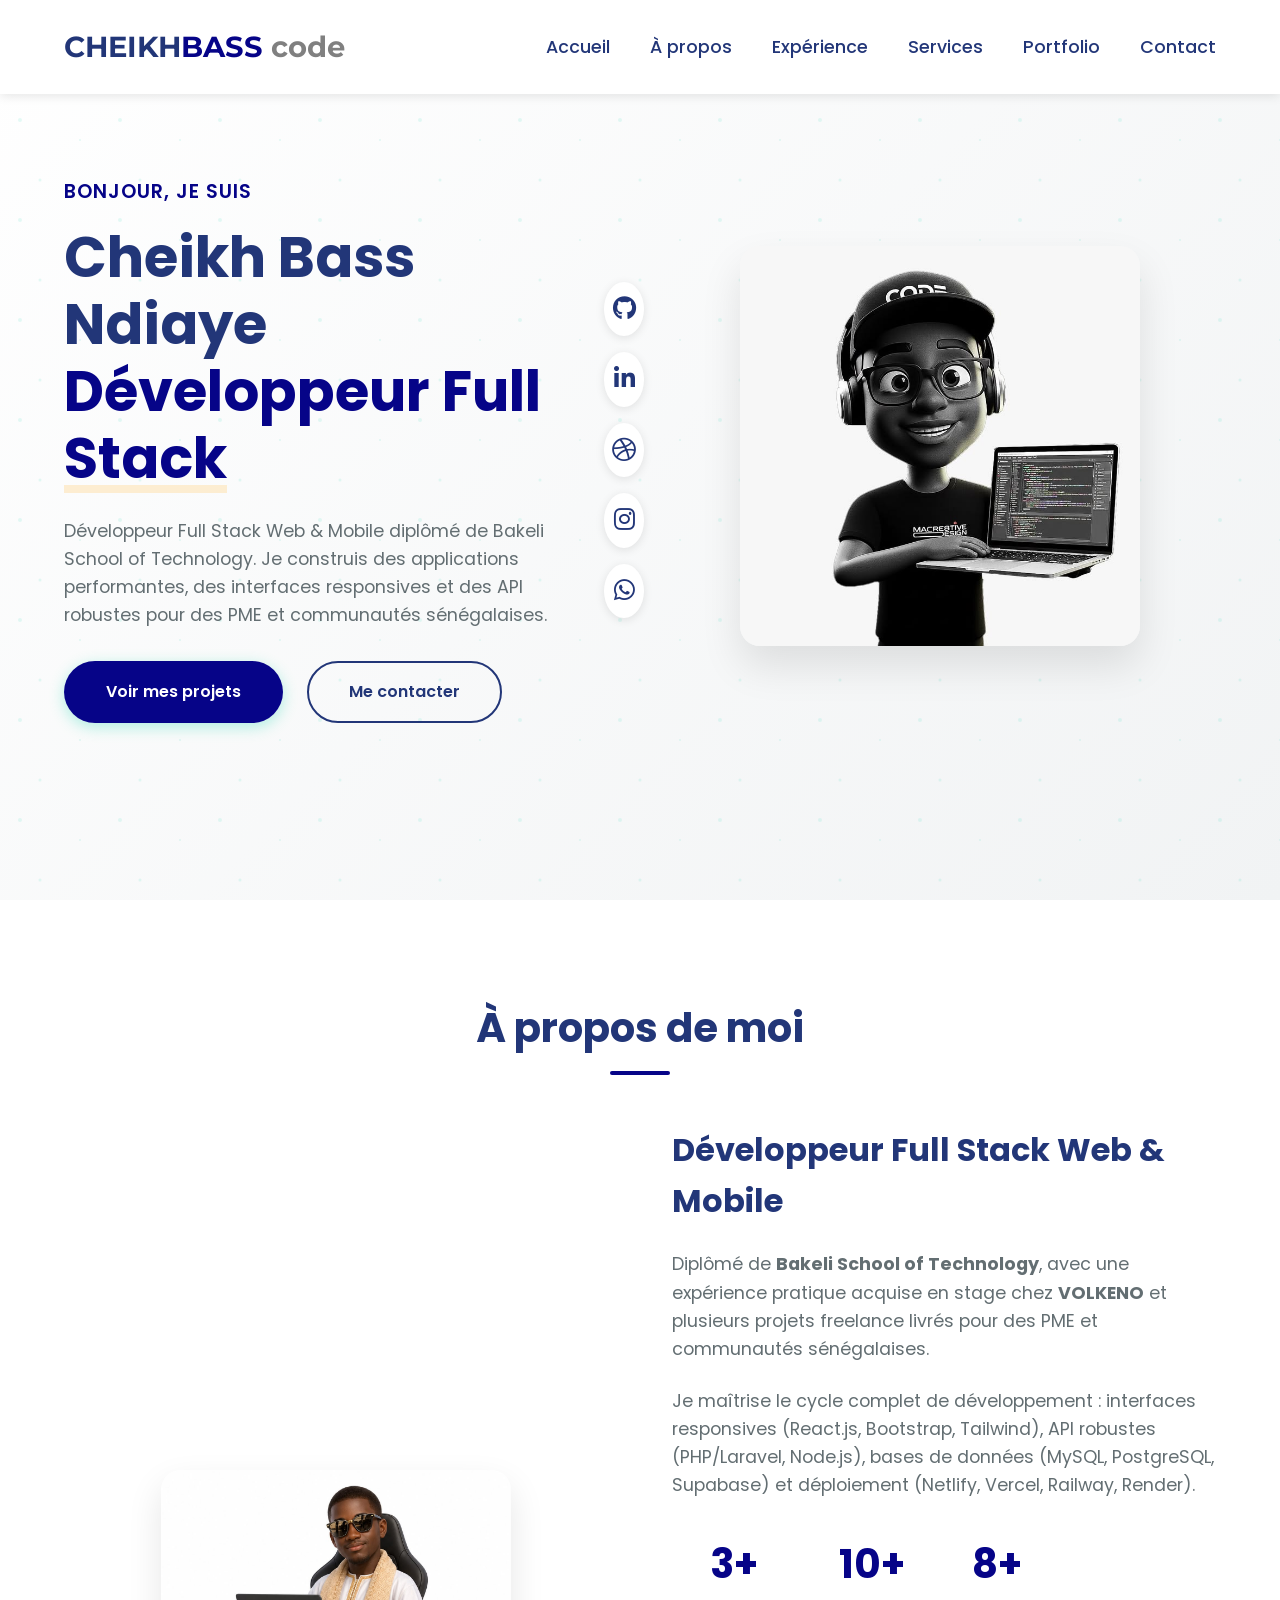
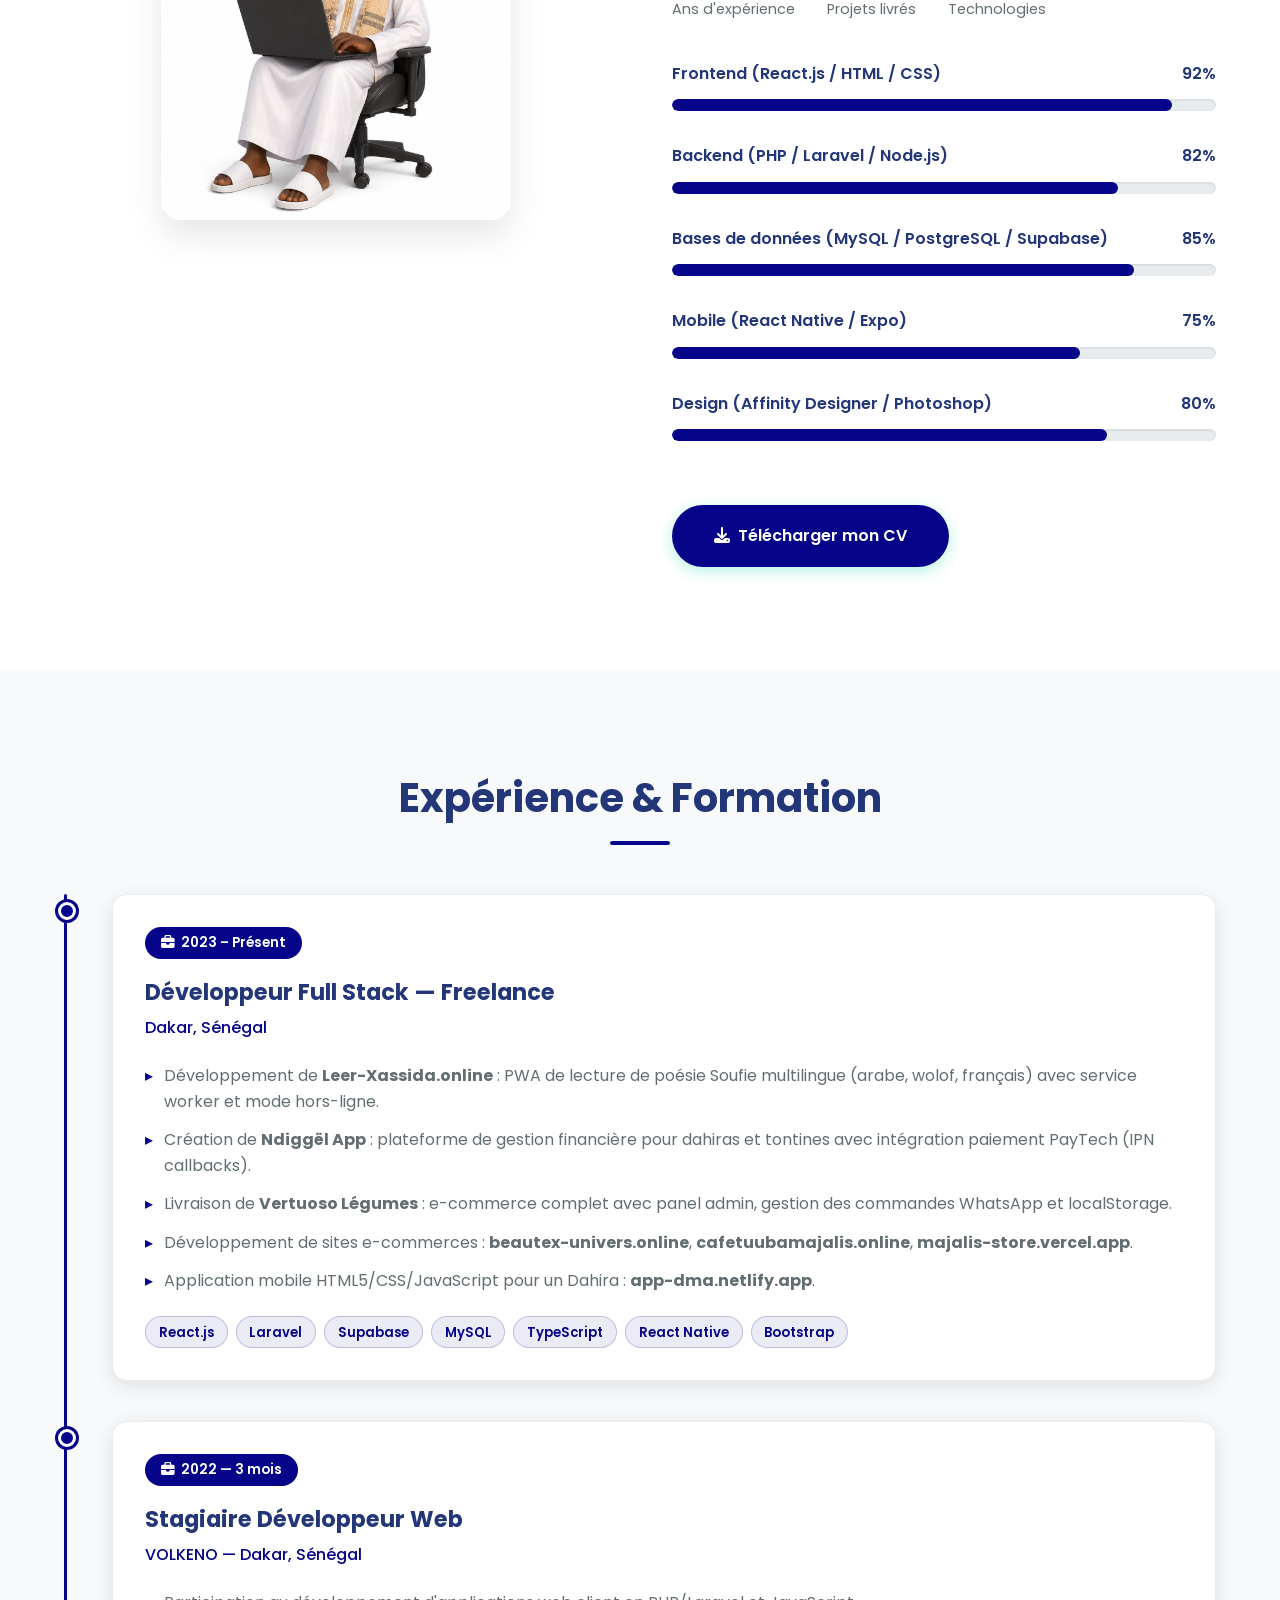
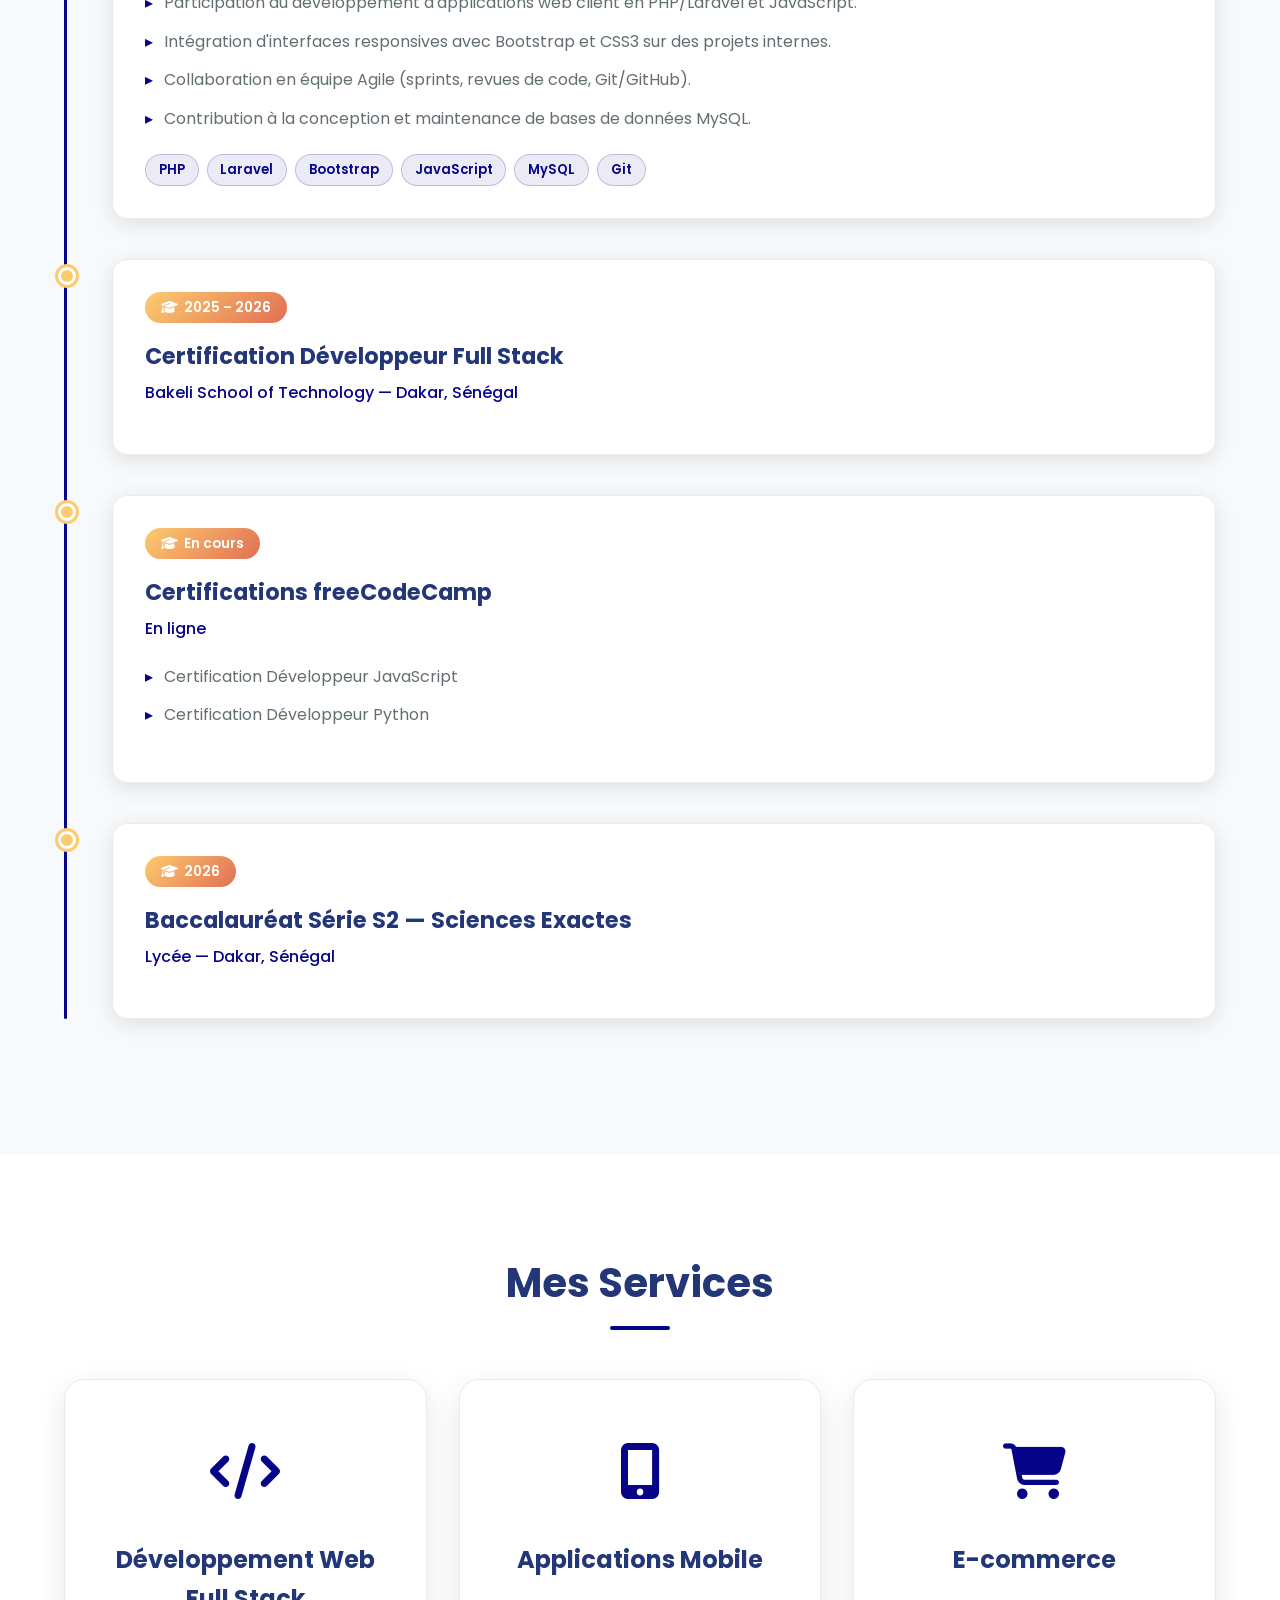
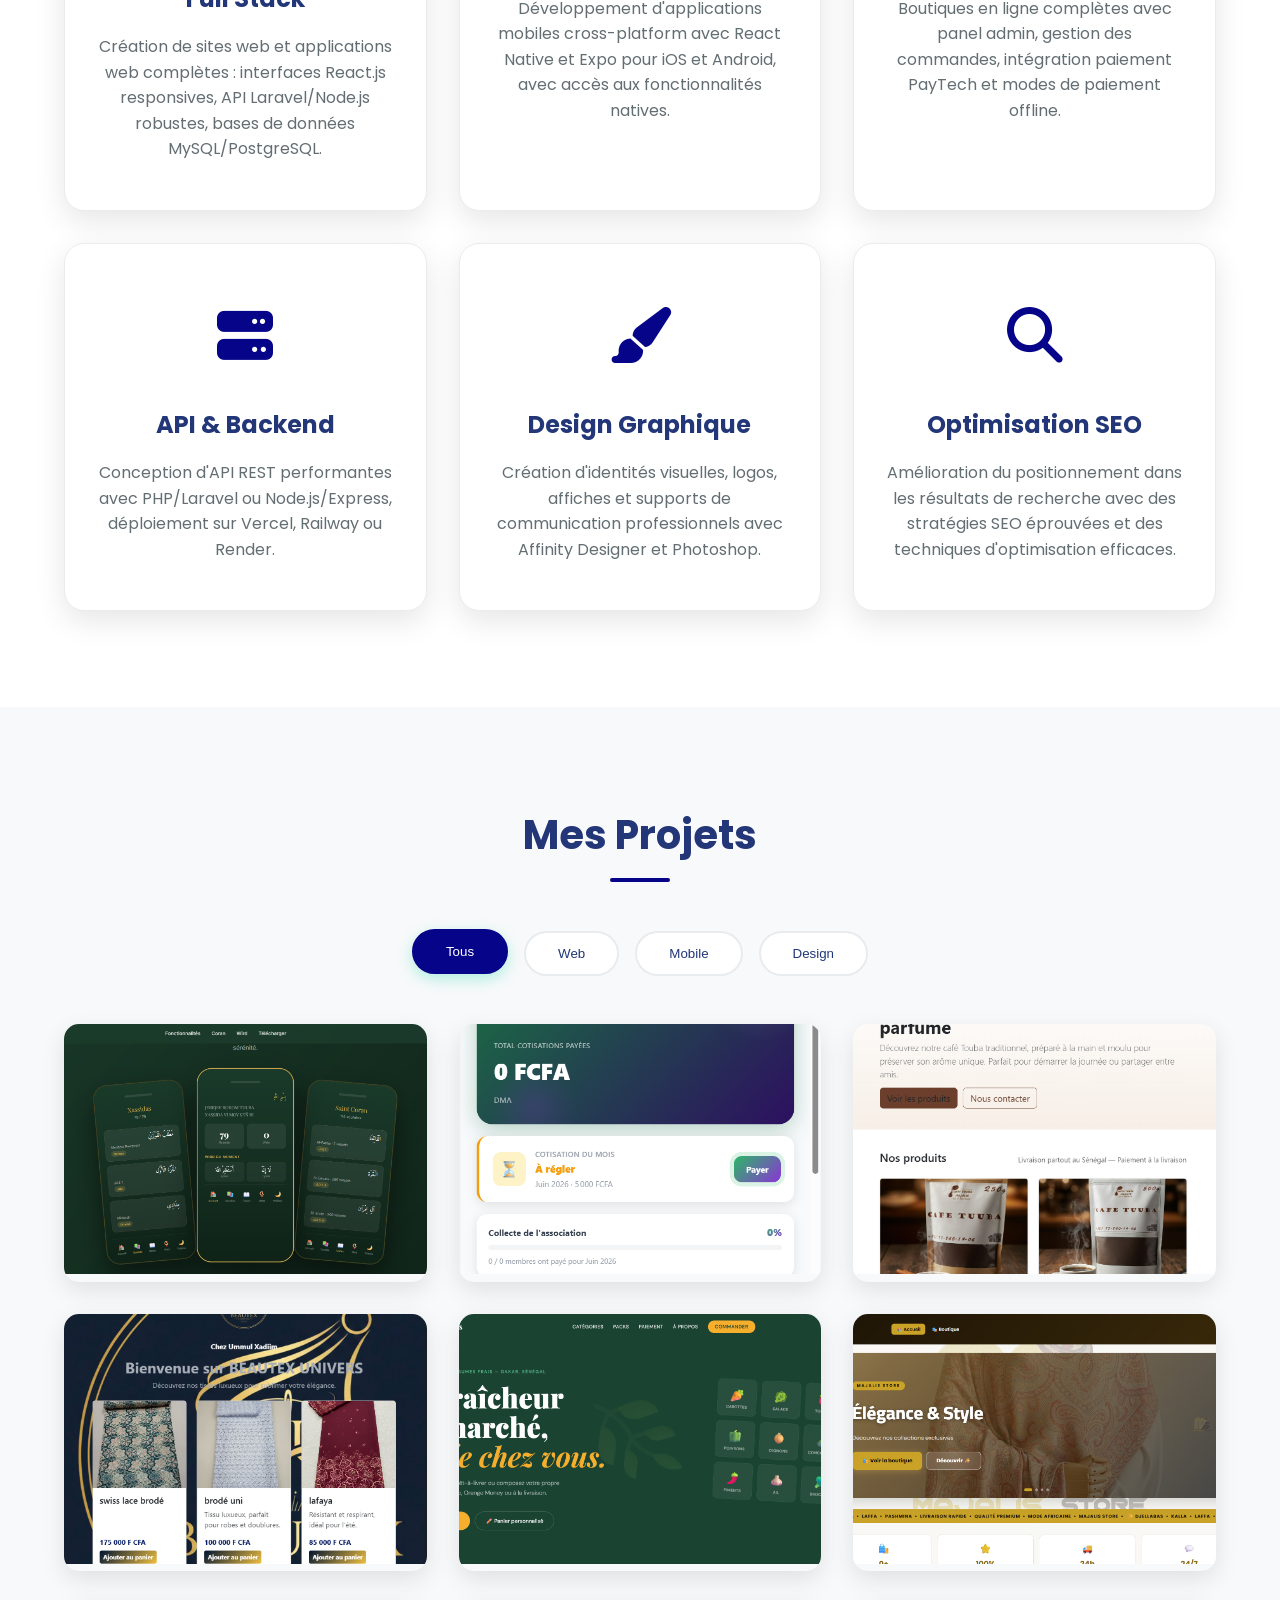
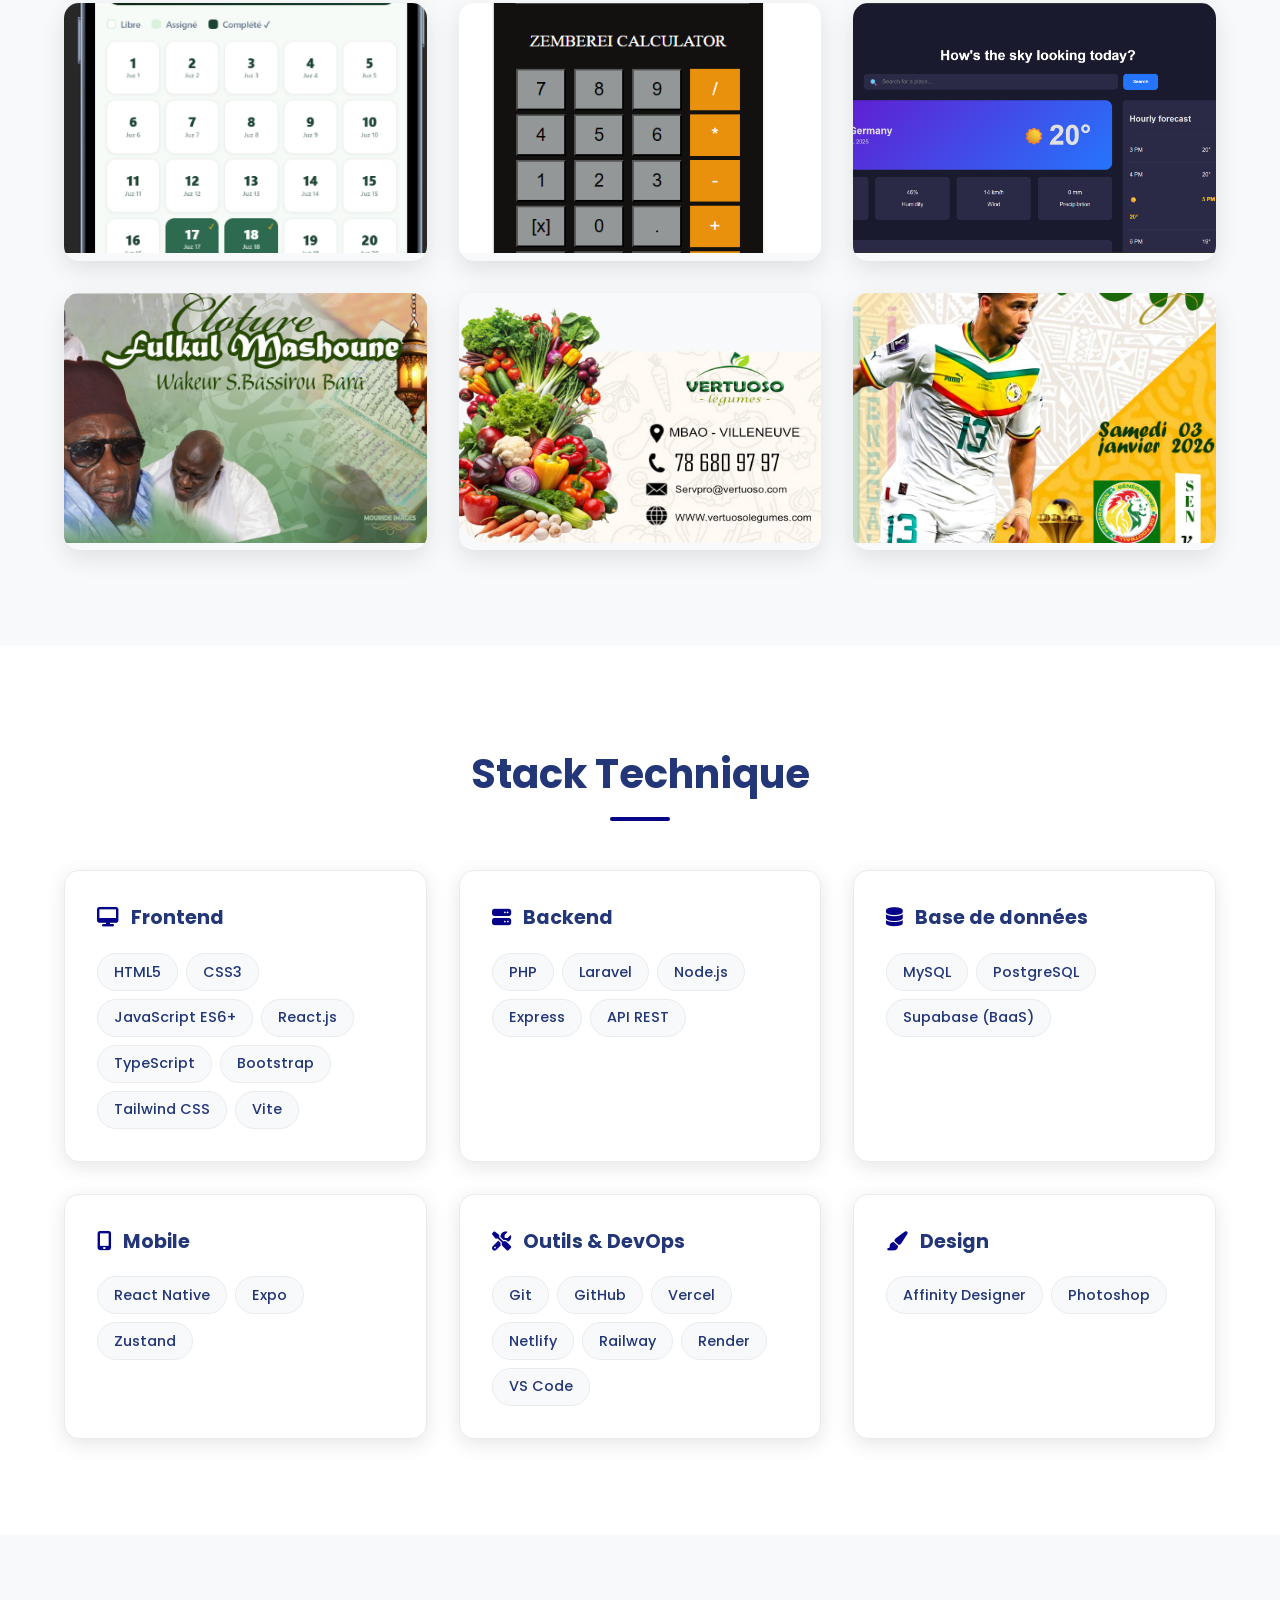
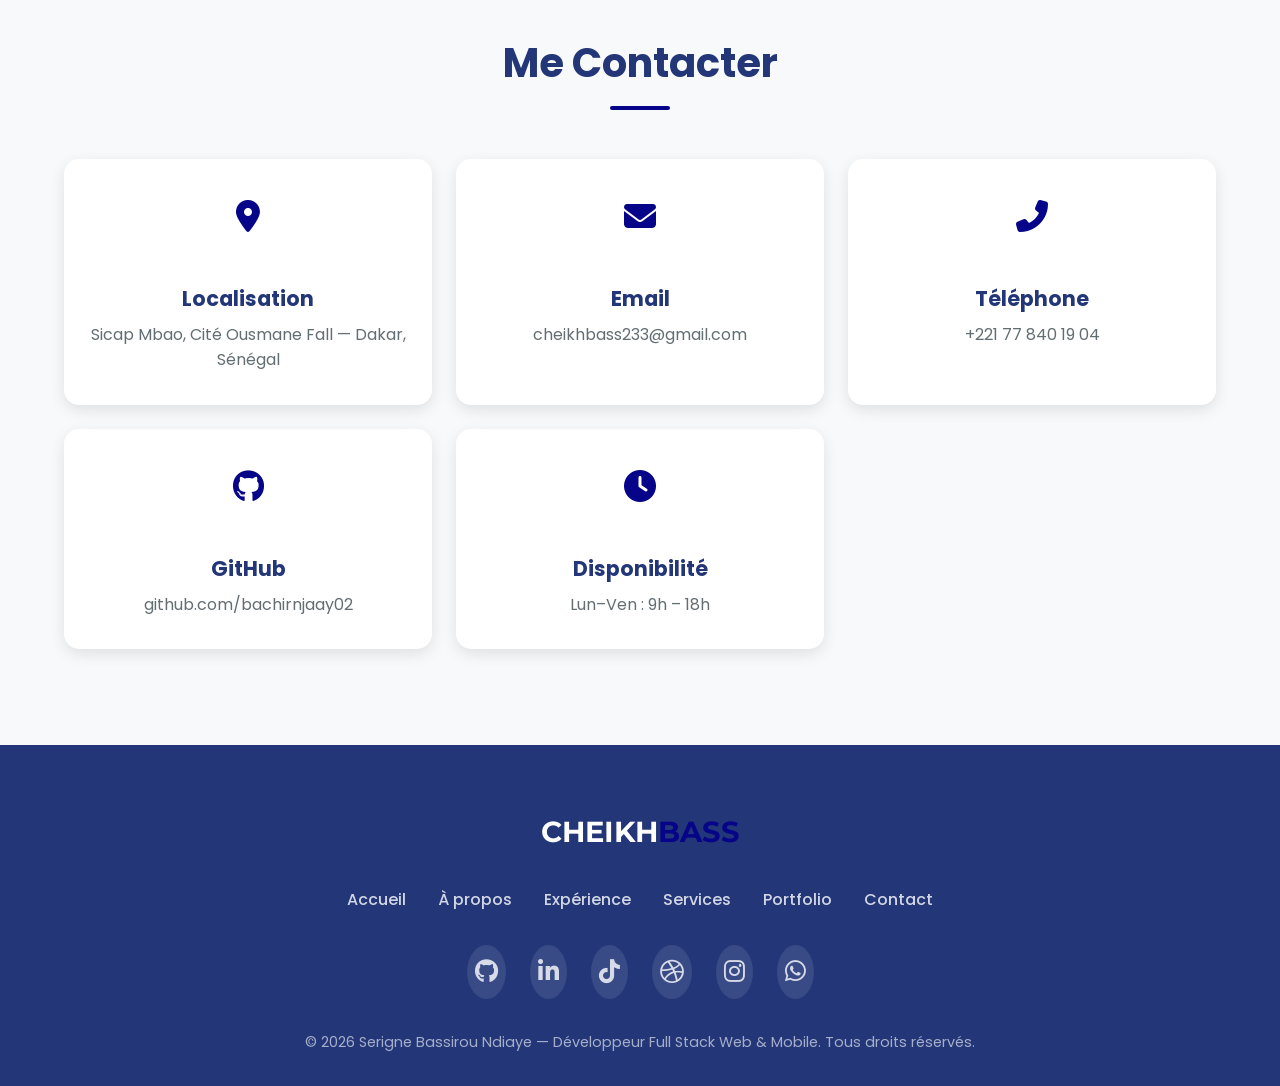
==== commit 3fdd445c: "feat: edit portfolio" ====
--- a/index.html
+++ b/index.html
@@ -307,7 +307,7 @@
 
         <div class="about-content section-content">
             <div class="about-image">
-                <img src="photo.jpeg" alt="Cheikh Bass Ndiaye">
+                <img src="seexbassdev.png" alt="Cheikh Bass Ndiaye">
             </div>
 
             <div class="about-text">
@@ -382,7 +382,7 @@
                     </div>
                 </div>
 
-                <a href="CV CHEIKHBASS_devfullstack(2).pdf" class="btn btn-primary" download style="margin-top: 2rem; display: inline-block;">
+                <a href="CV CHEIKHBASS_devfullstack(1).pdf" class="btn btn-primary" download style="margin-top: 2rem; display: inline-block;">
                     <i class="fas fa-download" style="margin-right: 0.5rem;"></i>Télécharger mon CV
                 </a>
             </div>
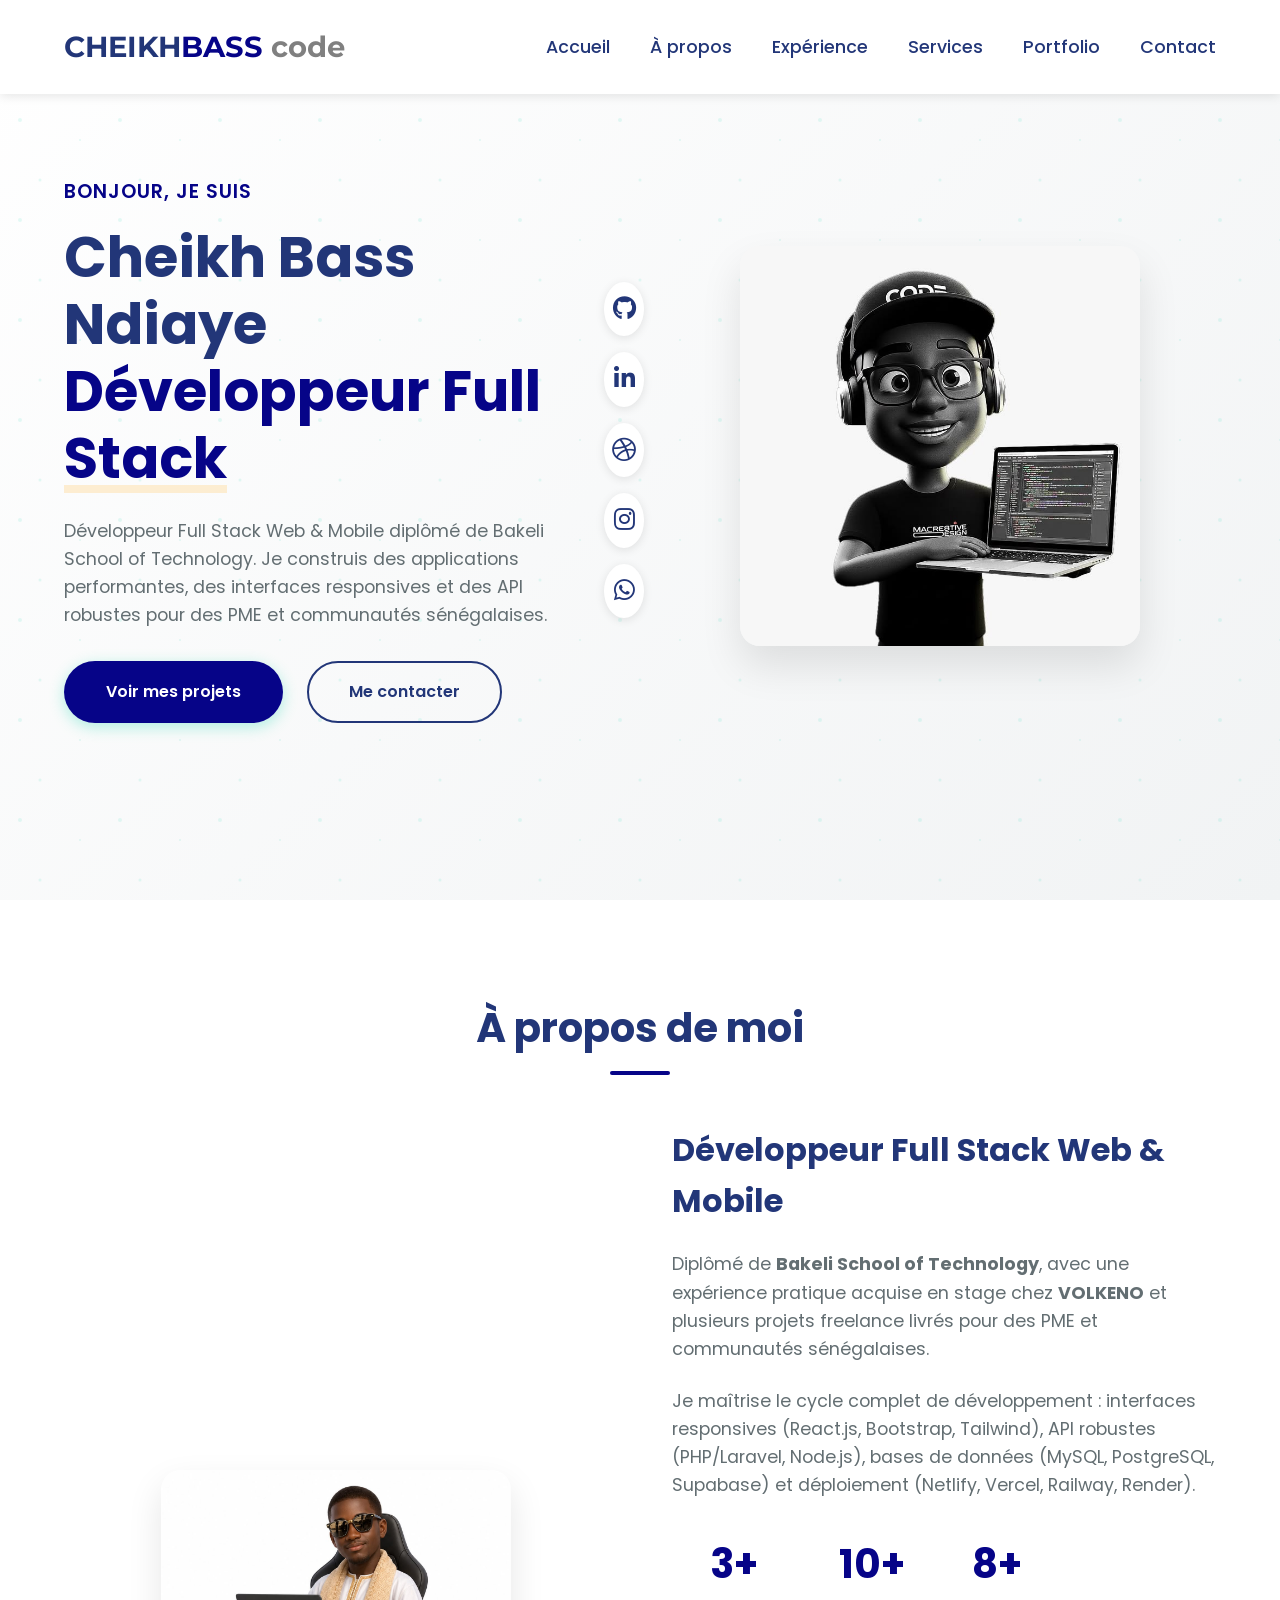
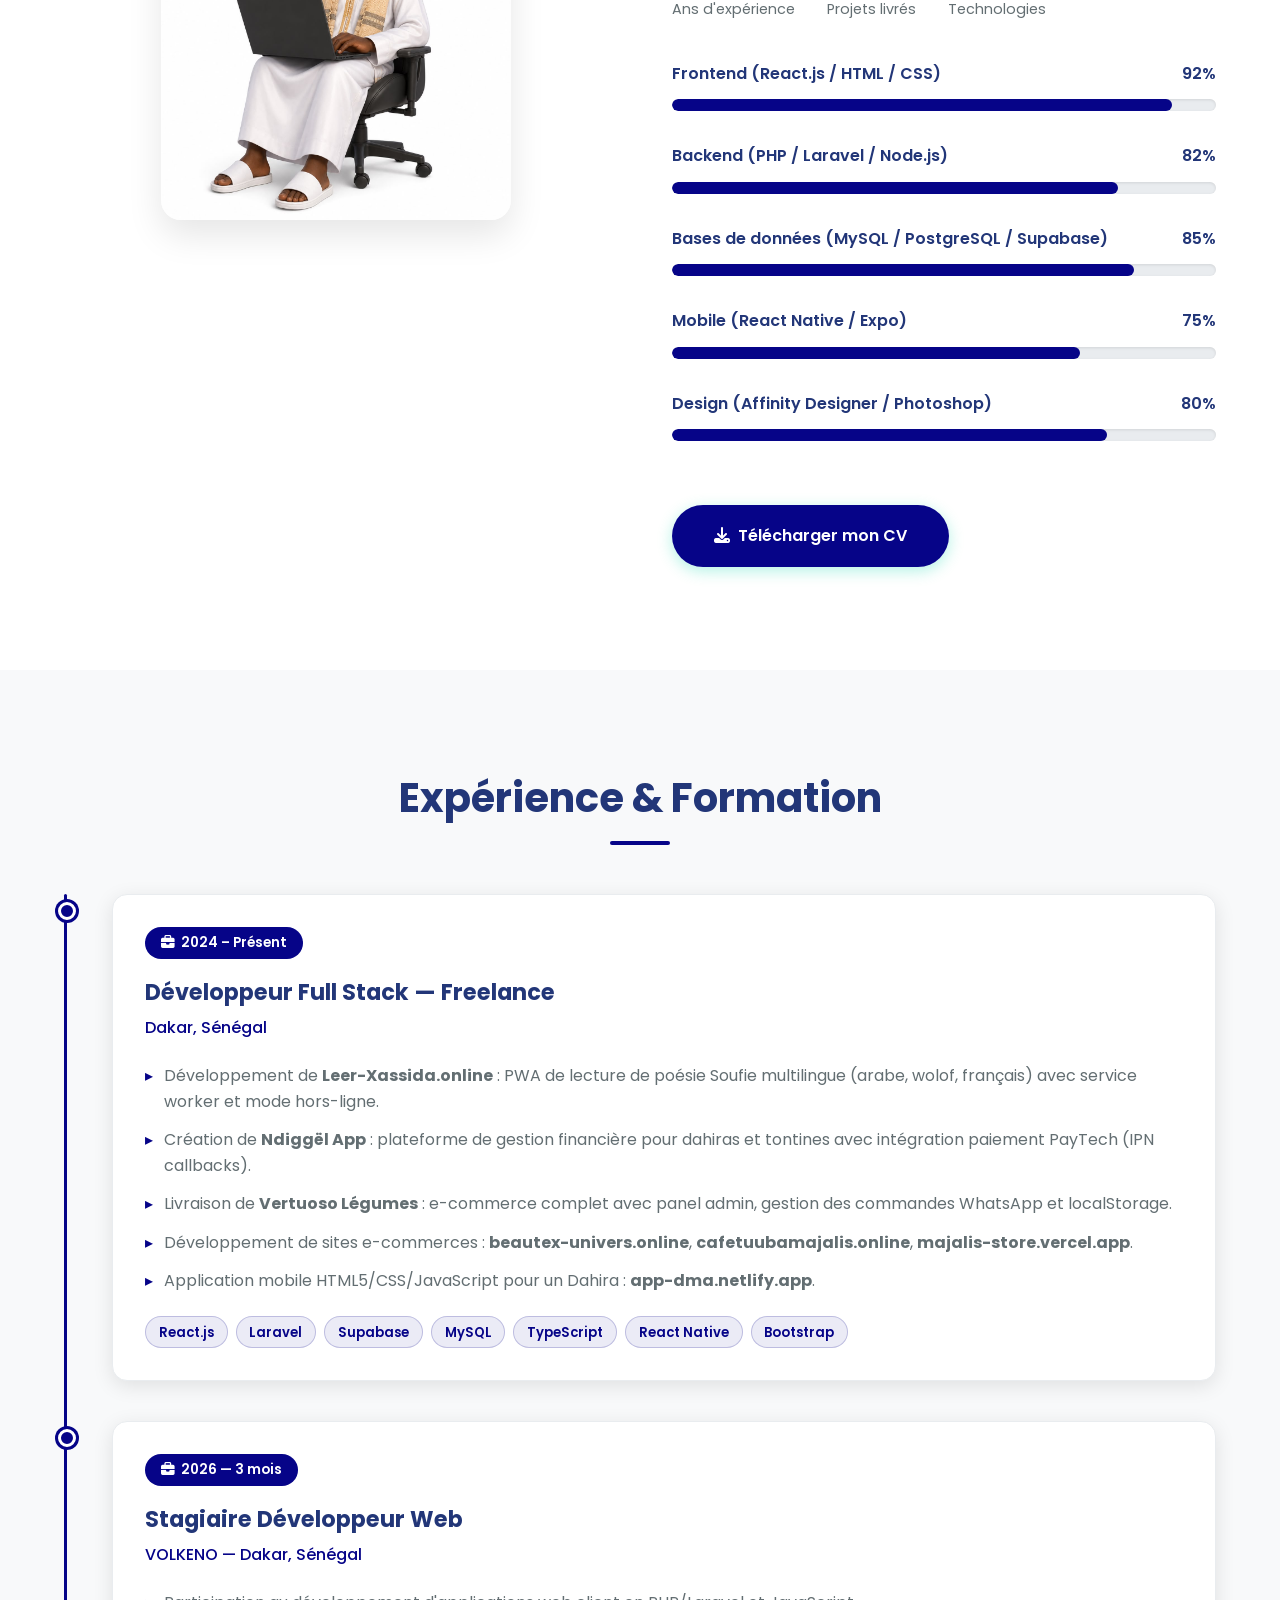
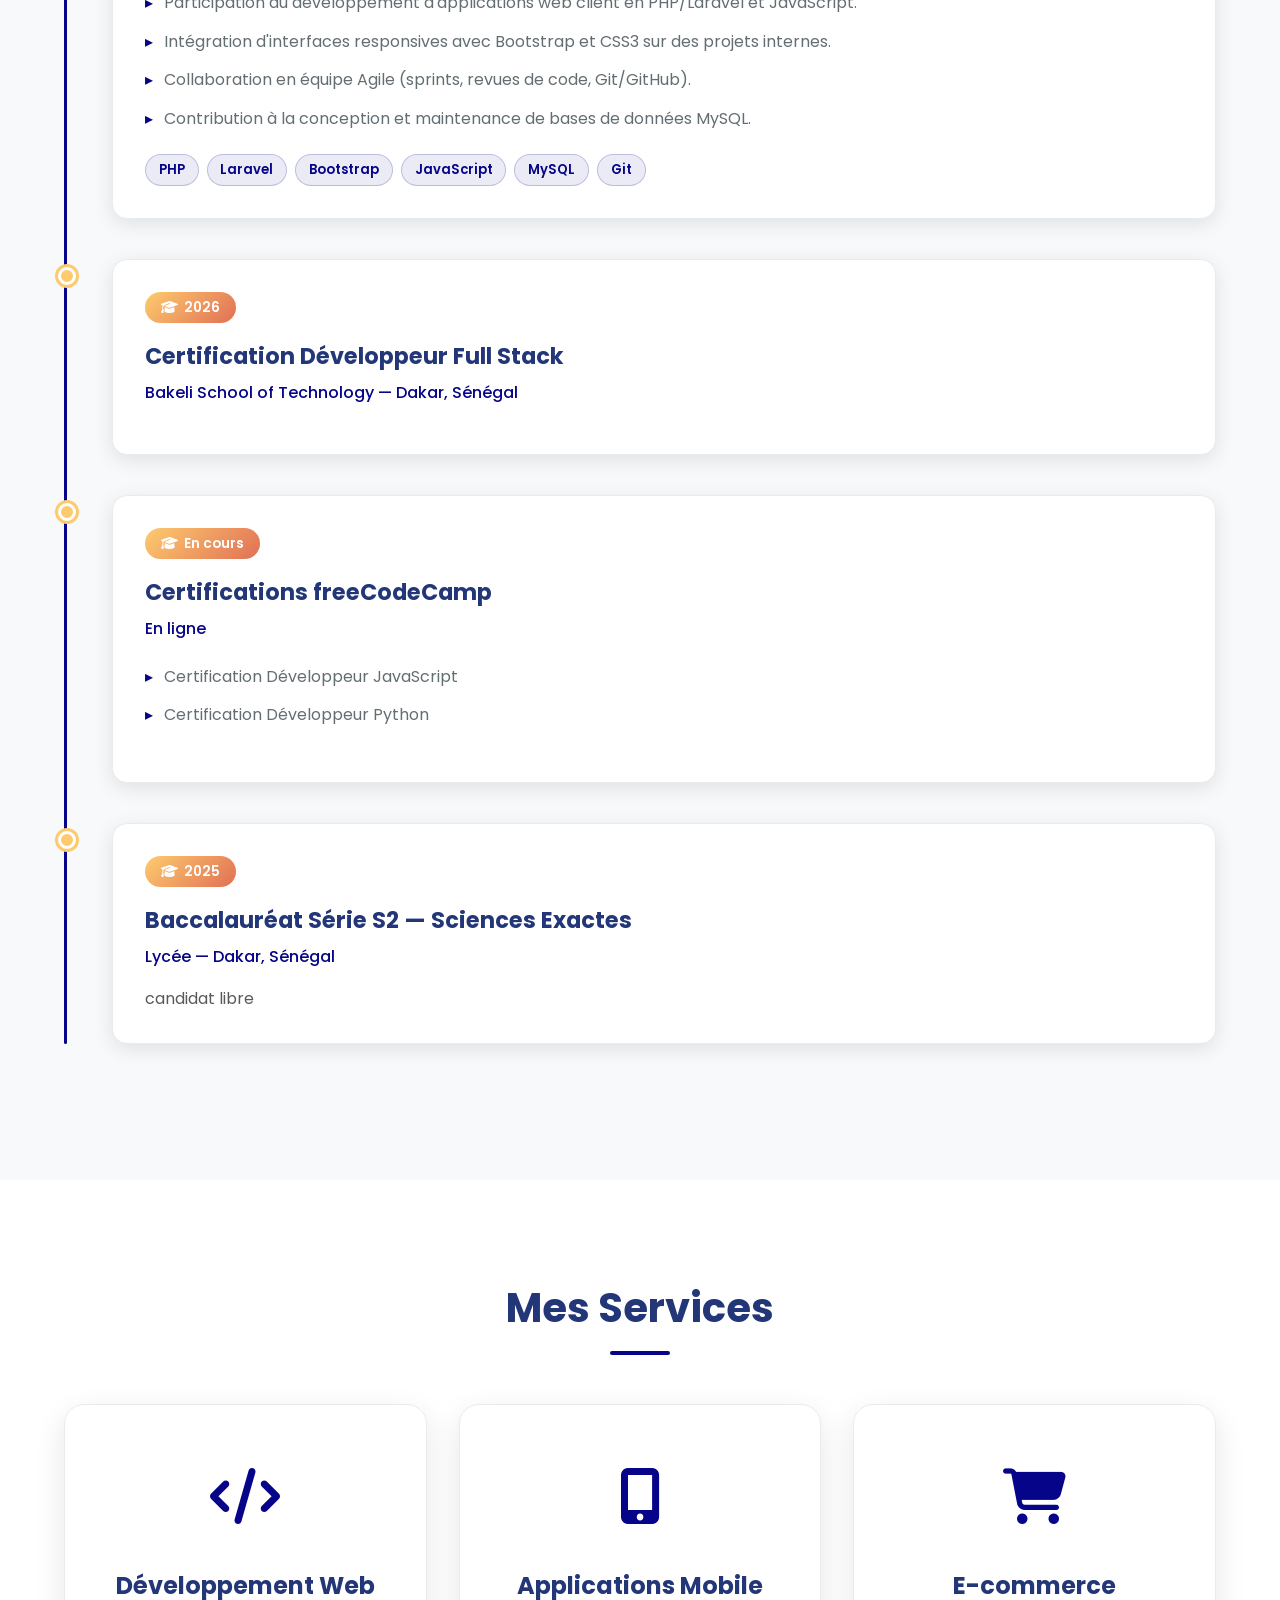
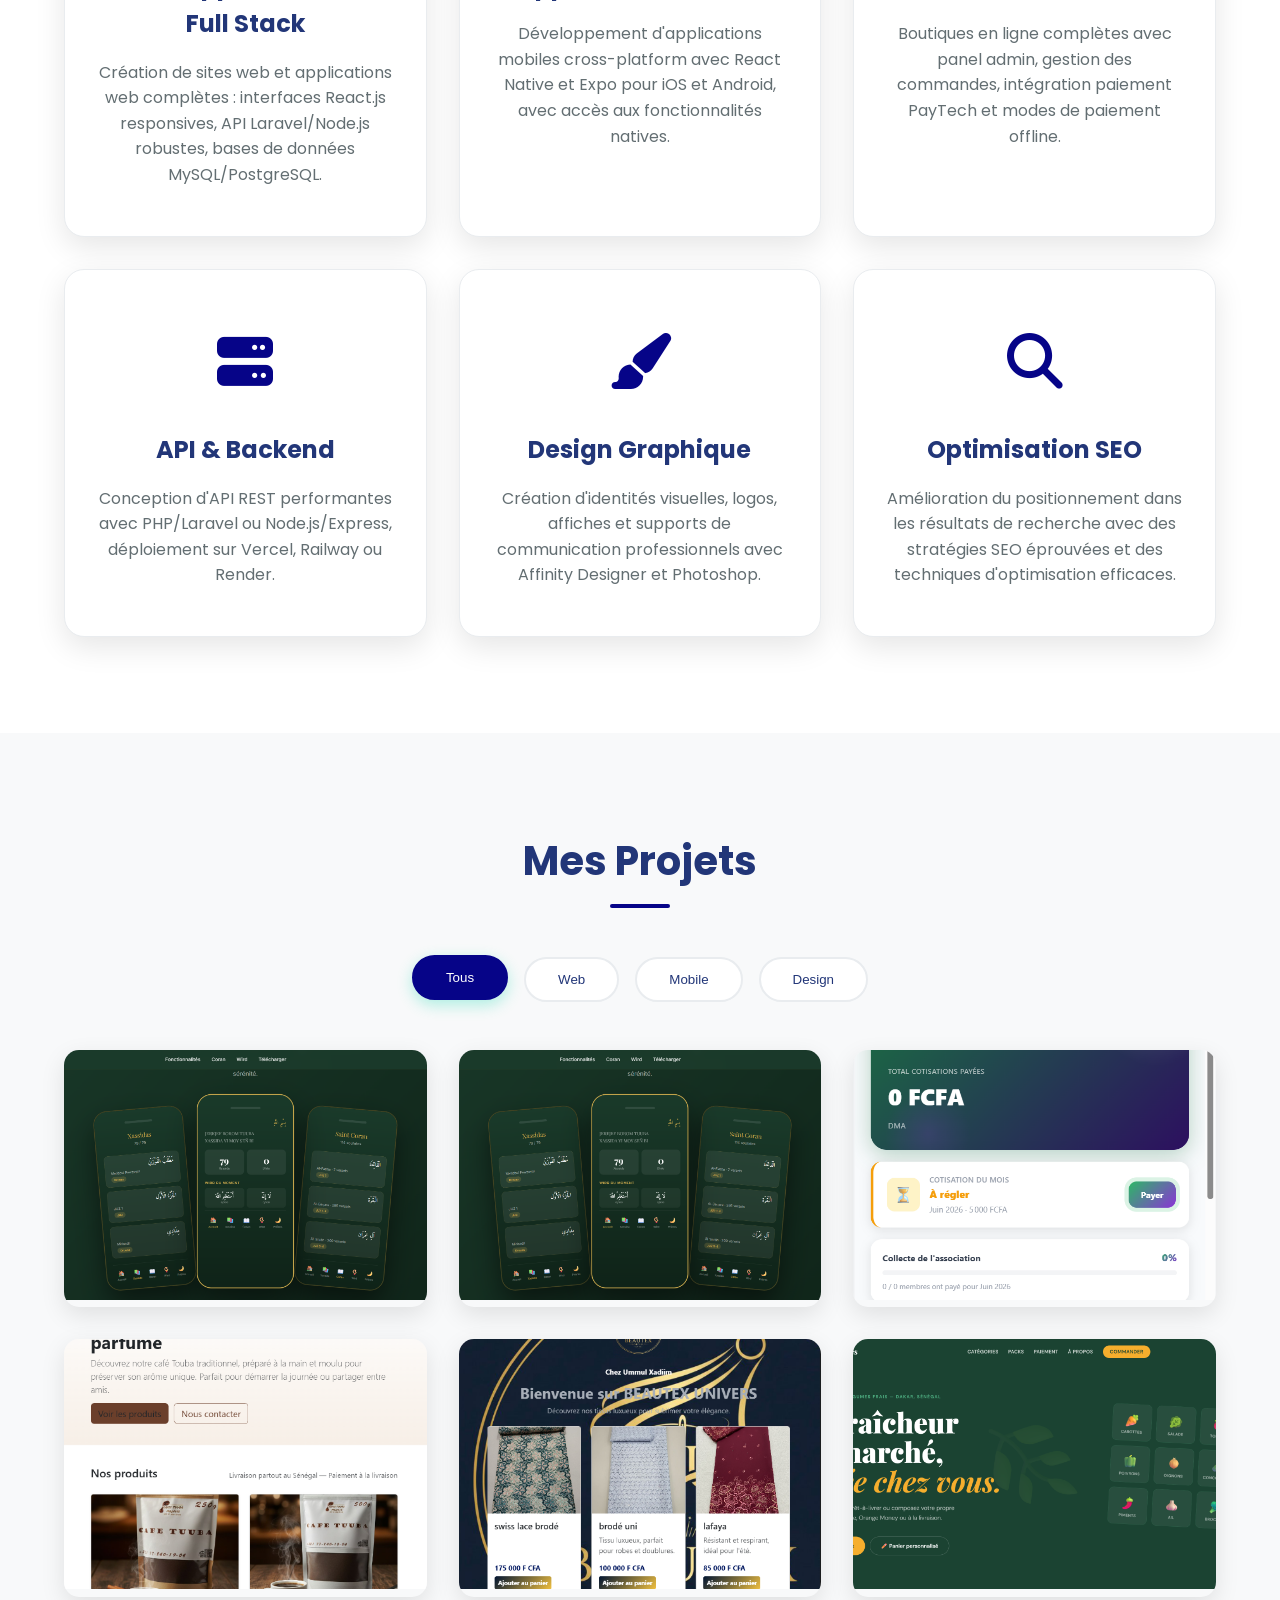
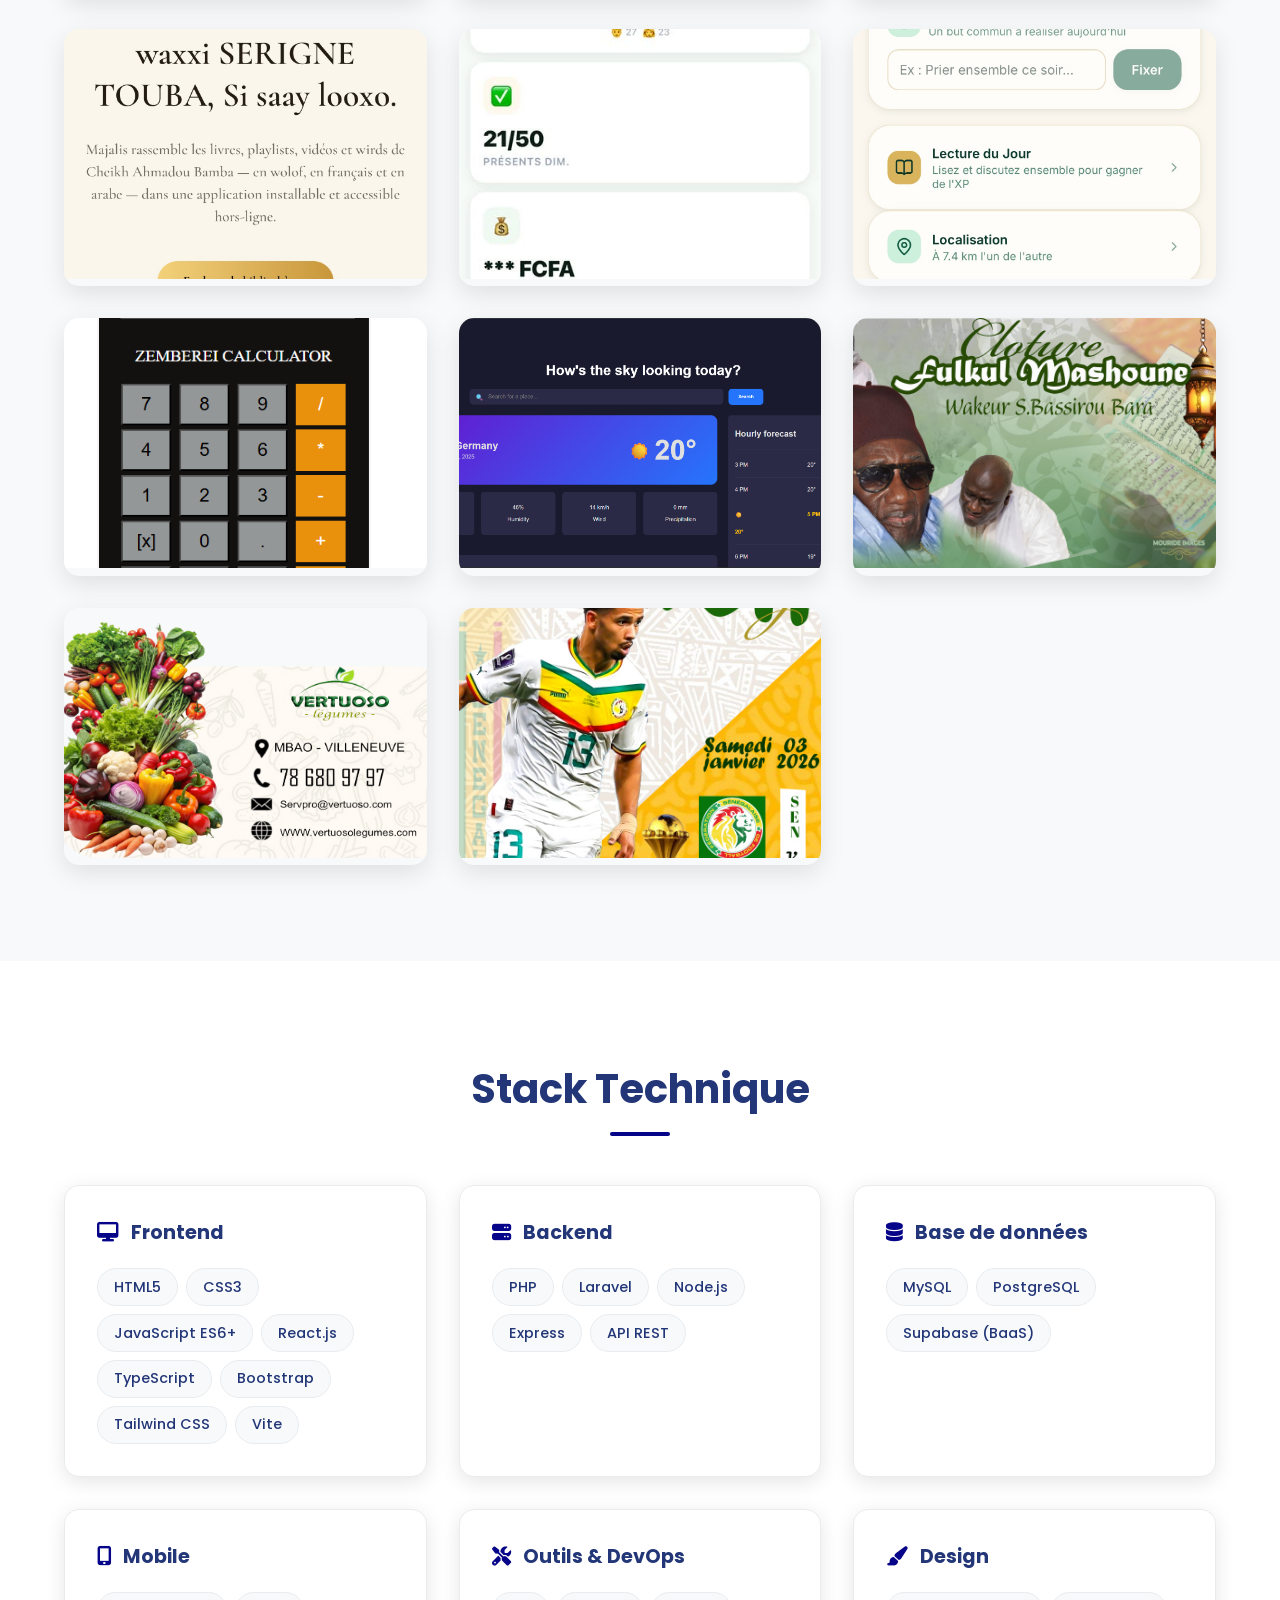
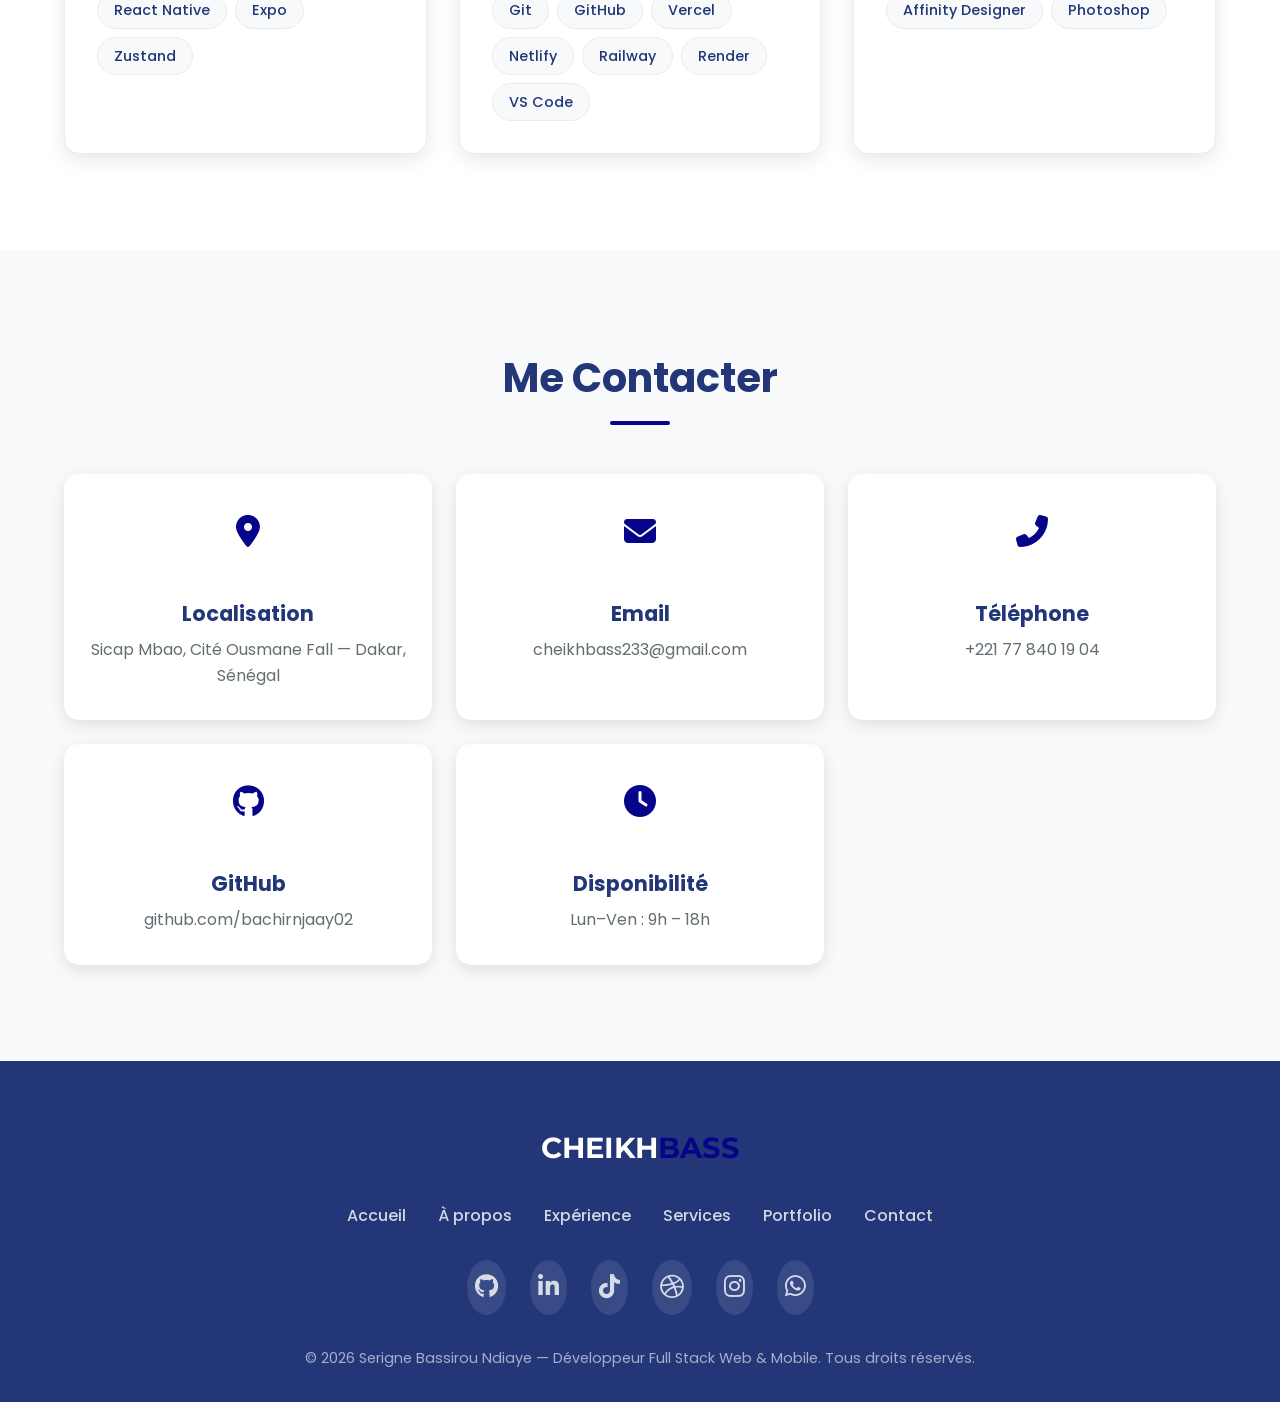
==== commit a96dc92e: "feat: change docs cv and add moore projet" ====
--- a/index.html
+++ b/index.html
@@ -382,7 +382,7 @@
                     </div>
                 </div>
 
-                <a href="CV CHEIKHBASS_devfullstack(1).pdf" class="btn btn-primary" download style="margin-top: 2rem; display: inline-block;">
+                <a href="CV CHEIKHBASSCODE_devfullstack.pdf" class="btn btn-primary" download style="margin-top: 2rem; display: inline-block;">
                     <i class="fas fa-download" style="margin-right: 0.5rem;"></i>Télécharger mon CV
                 </a>
             </div>
@@ -399,7 +399,7 @@
             <div class="timeline-item">
                 <div class="timeline-dot"></div>
                 <div class="timeline-content">
-                    <span class="timeline-date"><i class="fas fa-briefcase" style="margin-right:0.4rem;"></i>2023 – Présent</span>
+                    <span class="timeline-date"><i class="fas fa-briefcase" style="margin-right:0.4rem;"></i>2024 – Présent</span>
                     <h3>Développeur Full Stack — Freelance</h3>
                     <h4>Dakar, Sénégal</h4>
                     <ul>
@@ -418,7 +418,7 @@
             <div class="timeline-item">
                 <div class="timeline-dot"></div>
                 <div class="timeline-content">
-                    <span class="timeline-date"><i class="fas fa-briefcase" style="margin-right:0.4rem;"></i>2022 — 3 mois</span>
+                    <span class="timeline-date"><i class="fas fa-briefcase" style="margin-right:0.4rem;"></i>2026 — 3 mois</span>
                     <h3>Stagiaire Développeur Web</h3>
                     <h4>VOLKENO — Dakar, Sénégal</h4>
                     <ul>
@@ -436,7 +436,7 @@
             <div class="timeline-item">
                 <div class="timeline-dot education"></div>
                 <div class="timeline-content">
-                    <span class="timeline-date" style="background: linear-gradient(135deg, #fdcb6e, #e17055);"><i class="fas fa-graduation-cap" style="margin-right:0.4rem;"></i>2025 – 2026</span>
+                    <span class="timeline-date" style="background: linear-gradient(135deg, #fdcb6e, #e17055);"><i class="fas fa-graduation-cap" style="margin-right:0.4rem;"></i>2026</span>
                     <h3>Certification Développeur Full Stack</h3>
                     <h4>Bakeli School of Technology — Dakar, Sénégal</h4>
                 </div>
@@ -458,9 +458,10 @@
             <div class="timeline-item">
                 <div class="timeline-dot education"></div>
                 <div class="timeline-content">
-                    <span class="timeline-date" style="background: linear-gradient(135deg, #fdcb6e, #e17055);"><i class="fas fa-graduation-cap" style="margin-right:0.4rem;"></i>2026</span>
+                    <span class="timeline-date" style="background: linear-gradient(135deg, #fdcb6e, #e17055);"><i class="fas fa-graduation-cap" style="margin-right:0.4rem;"></i>2025</span>
                     <h3>Baccalauréat Série S2 — Sciences Exactes</h3>
                     <h4>Lycée — Dakar, Sénégal</h4>
+                    <span class="timeline-badge" style="color: #5a5858;">candidat libre</span>
                 </div>
             </div>
         </div>
@@ -544,7 +545,16 @@
                         <h3>Leer-Xassida.online</h3>
                         <p>PWA de lecture de poésie Soufie multilingue (arabe, wolof, français) avec mode hors-ligne</p>
                         <div class="overlay-tags"><span>React.js</span><span>PWA</span><span>Supabase</span><span>Netlify</span></div>
-                        <a href="https://leer-xassidas.netlify.app/" target="_blank" class="btn-light">Voir le site →</a>
+                        <a href="https://leer-xassida.vercel.app/" target="_blank" class="btn-light">Voir le site →</a>
+                    </div>
+                </div>
+                <div class="portfolio-item" data-category="mobile">
+                    <img src="leer-xassida.png" alt="Leer Xassida">
+                    <div class="portfolio-overlay">
+                        <h3>Leer-Landing.online</h3>
+                        <p>Site de destination pour présenter les services et produits de Leer Xassida</p>
+                        <div class="overlay-tags"><span>React.js</span><span>PWA</span><span>Supabase</span><span>Netlify</span></div>
+                        <a href="https://leer-landing.vercel.app/" target="_blank" class="btn-light">Voir le site →</a>
                     </div>
                 </div>
 
@@ -587,22 +597,32 @@
                 </div>
 
                 <div class="portfolio-item" data-category="mobile">
-                    <img src="majalis-store.png" alt="Majalis Store App">
-                    <div class="portfolio-overlay">
-                        <h3>Majalis Store App</h3>
+                    <img src="majalis app.jpg" alt="Majalis App">
+                    <div class="portfolio-overlay">
+                        <h3>Majalis App</h3>
                         <p>App mobile Mouride : Xassidas, compteur Wird, horaires de prières</p>
                         <div class="overlay-tags"><span>React Native</span><span>Expo</span><span>Zustand</span></div>
-                        <a href="https://majalis-store.vercel.app" target="_blank" class="btn-light">Voir le projet →</a>
+                        <a href="https://majaliss.vercel.app" target="_blank" class="btn-light">Voir le projet →</a>
                     </div>
                 </div>
 
                 <div class="portfolio-item" data-category="mobile">
-                    <img src="app-dma.png" alt="App DMA">
+                    <img src="dma app.jpg" alt="App DMA">
                     <div class="portfolio-overlay">
                         <h3>App DMA — Dahira</h3>
                         <p>Application mobile pour un Dahira sénégalais</p>
                         <div class="overlay-tags"><span>HTML5</span><span>CSS3</span><span>JavaScript</span></div>
-                        <a href="https://app-dma.netlify.app" target="_blank" class="btn-light">Voir l'app →</a>
+                        <a href="https://app-dma.vercel.app" target="_blank" class="btn-light">Voir l'app →</a>
+                    </div>
+                </div>
+
+                <div class="portfolio-item" data-category="mobile">
+                    <img src="seexbass&magou app.jpg" alt="Seexbass & Magou App">
+                    <div class="portfolio-overlay">
+                        <h3>Seexbass & Magou</h3>
+                        <p>Application mobile — projet personnel</p>
+                        <div class="overlay-tags"><span>React Native</span><span>Expo</span></div>
+                        <a href="https://seexbass-magou.vercel.app" target="_blank" class="btn-light">Voir le projet →</a>
                     </div>
                 </div>
 
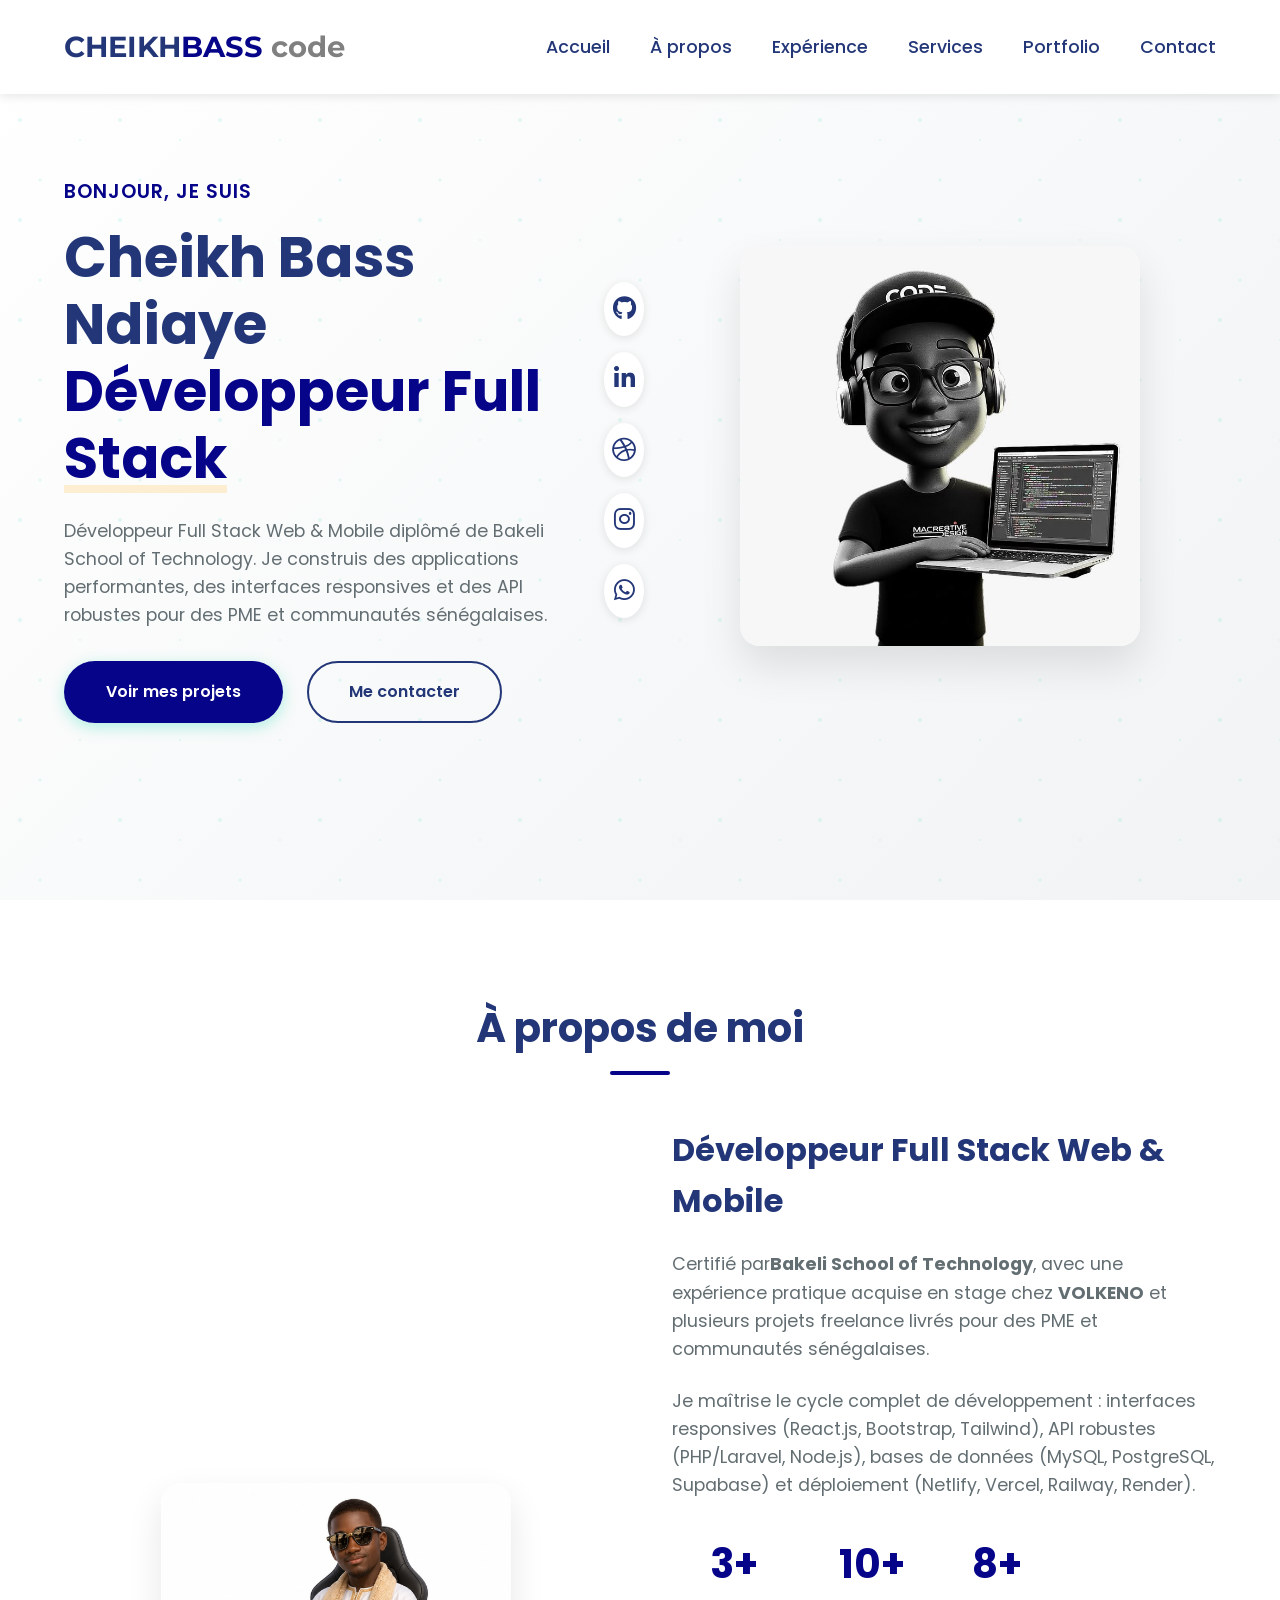
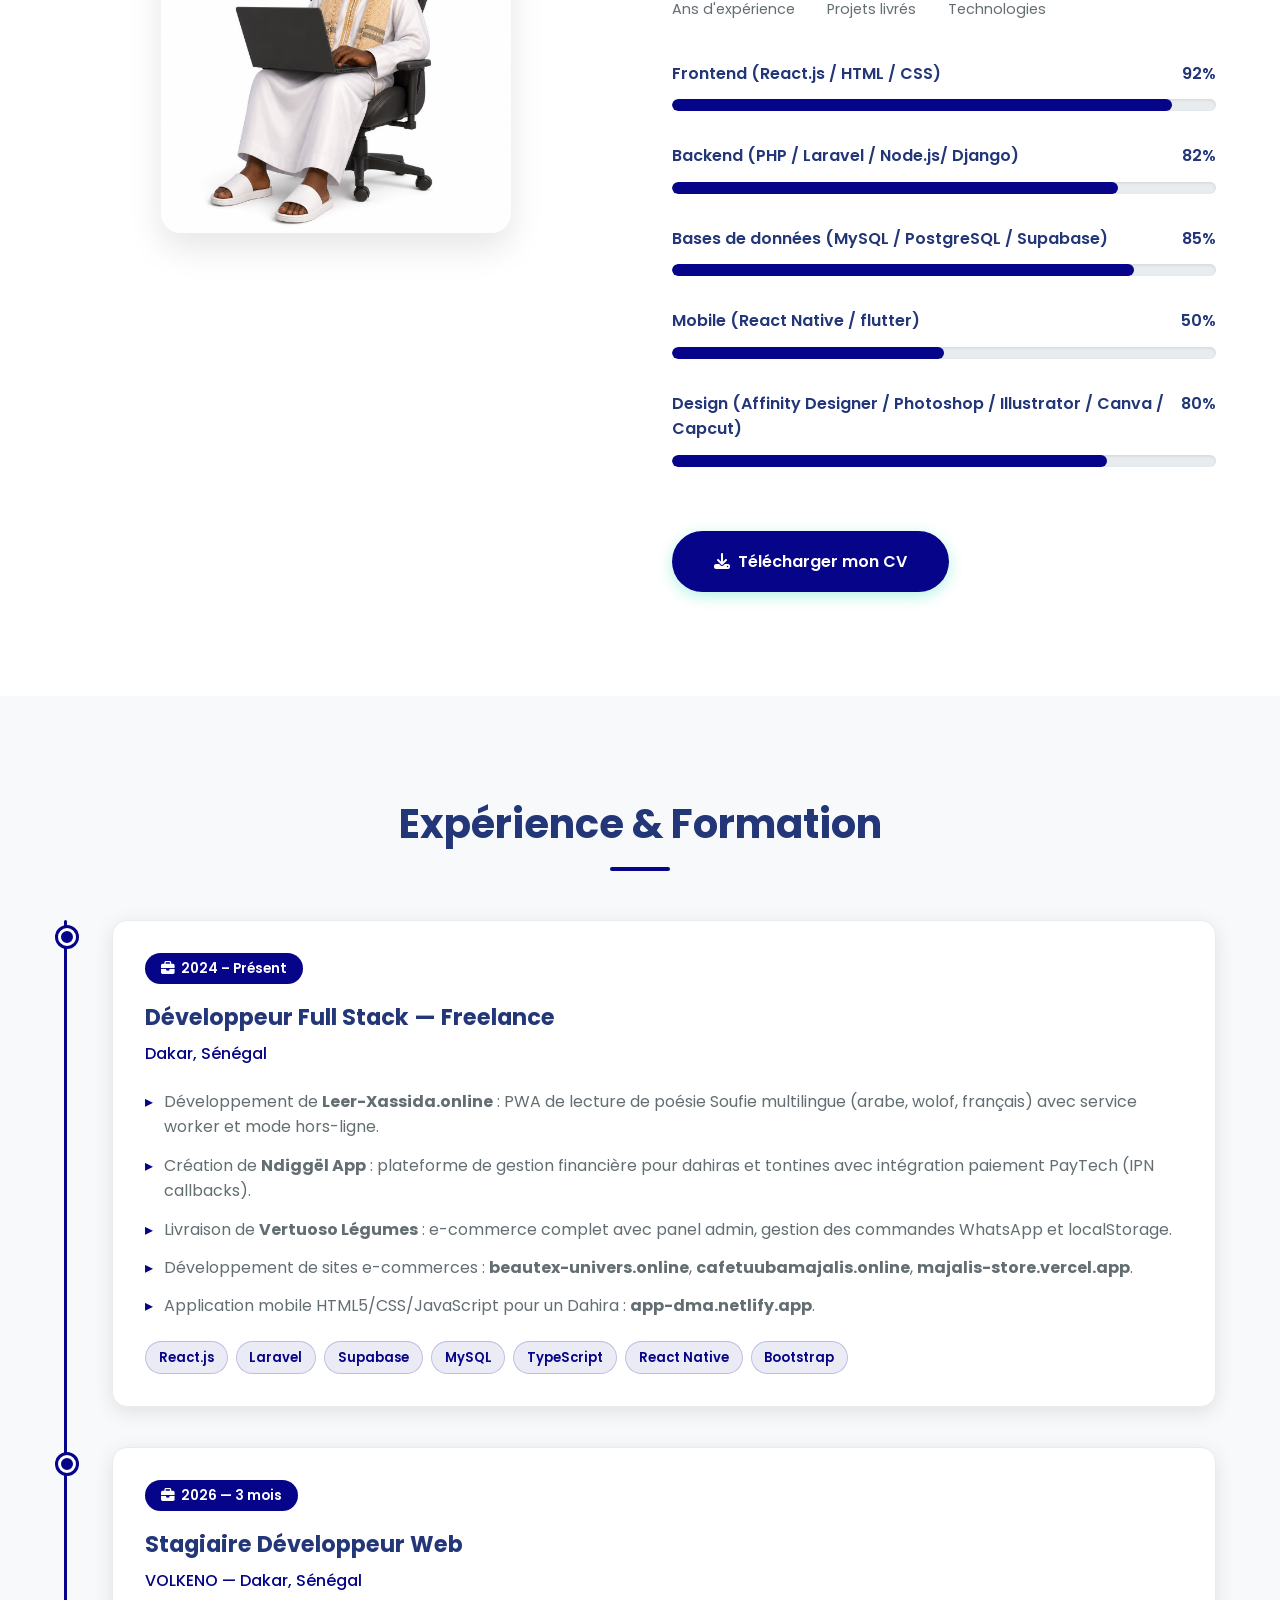
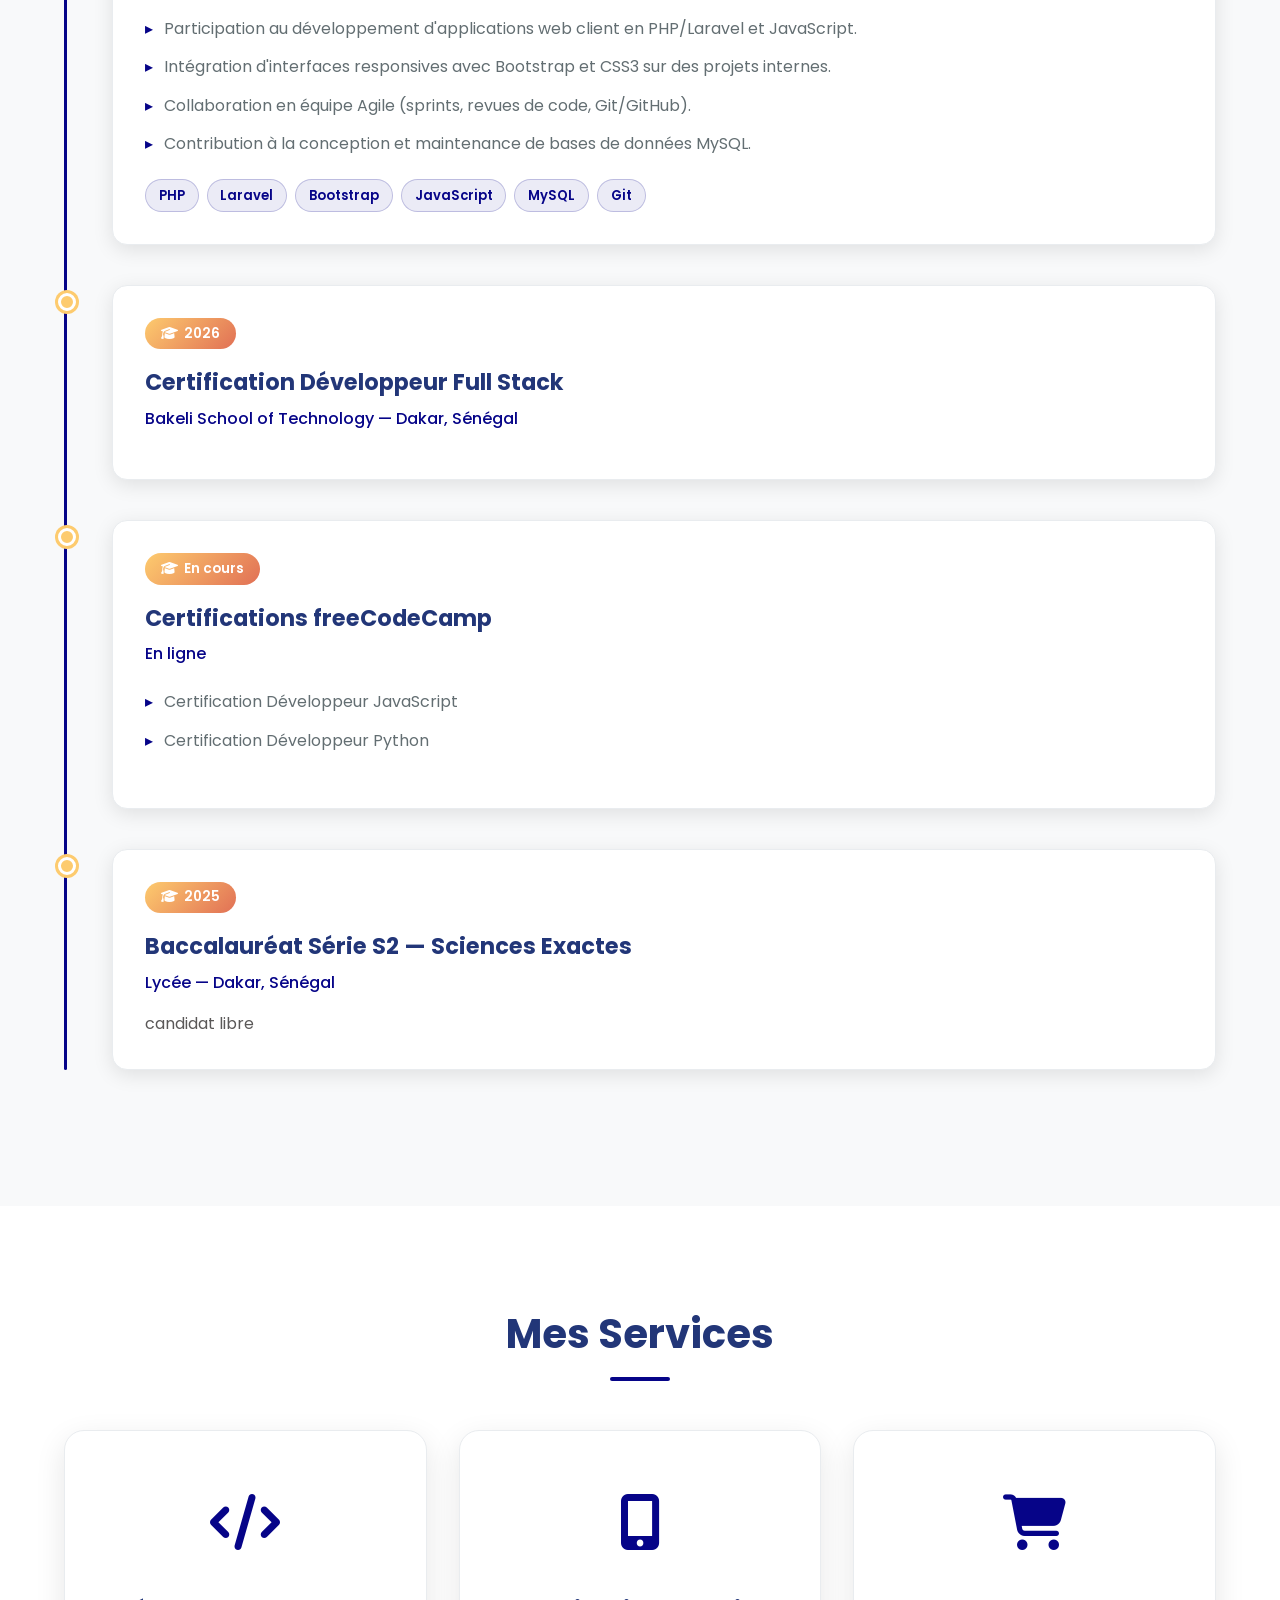
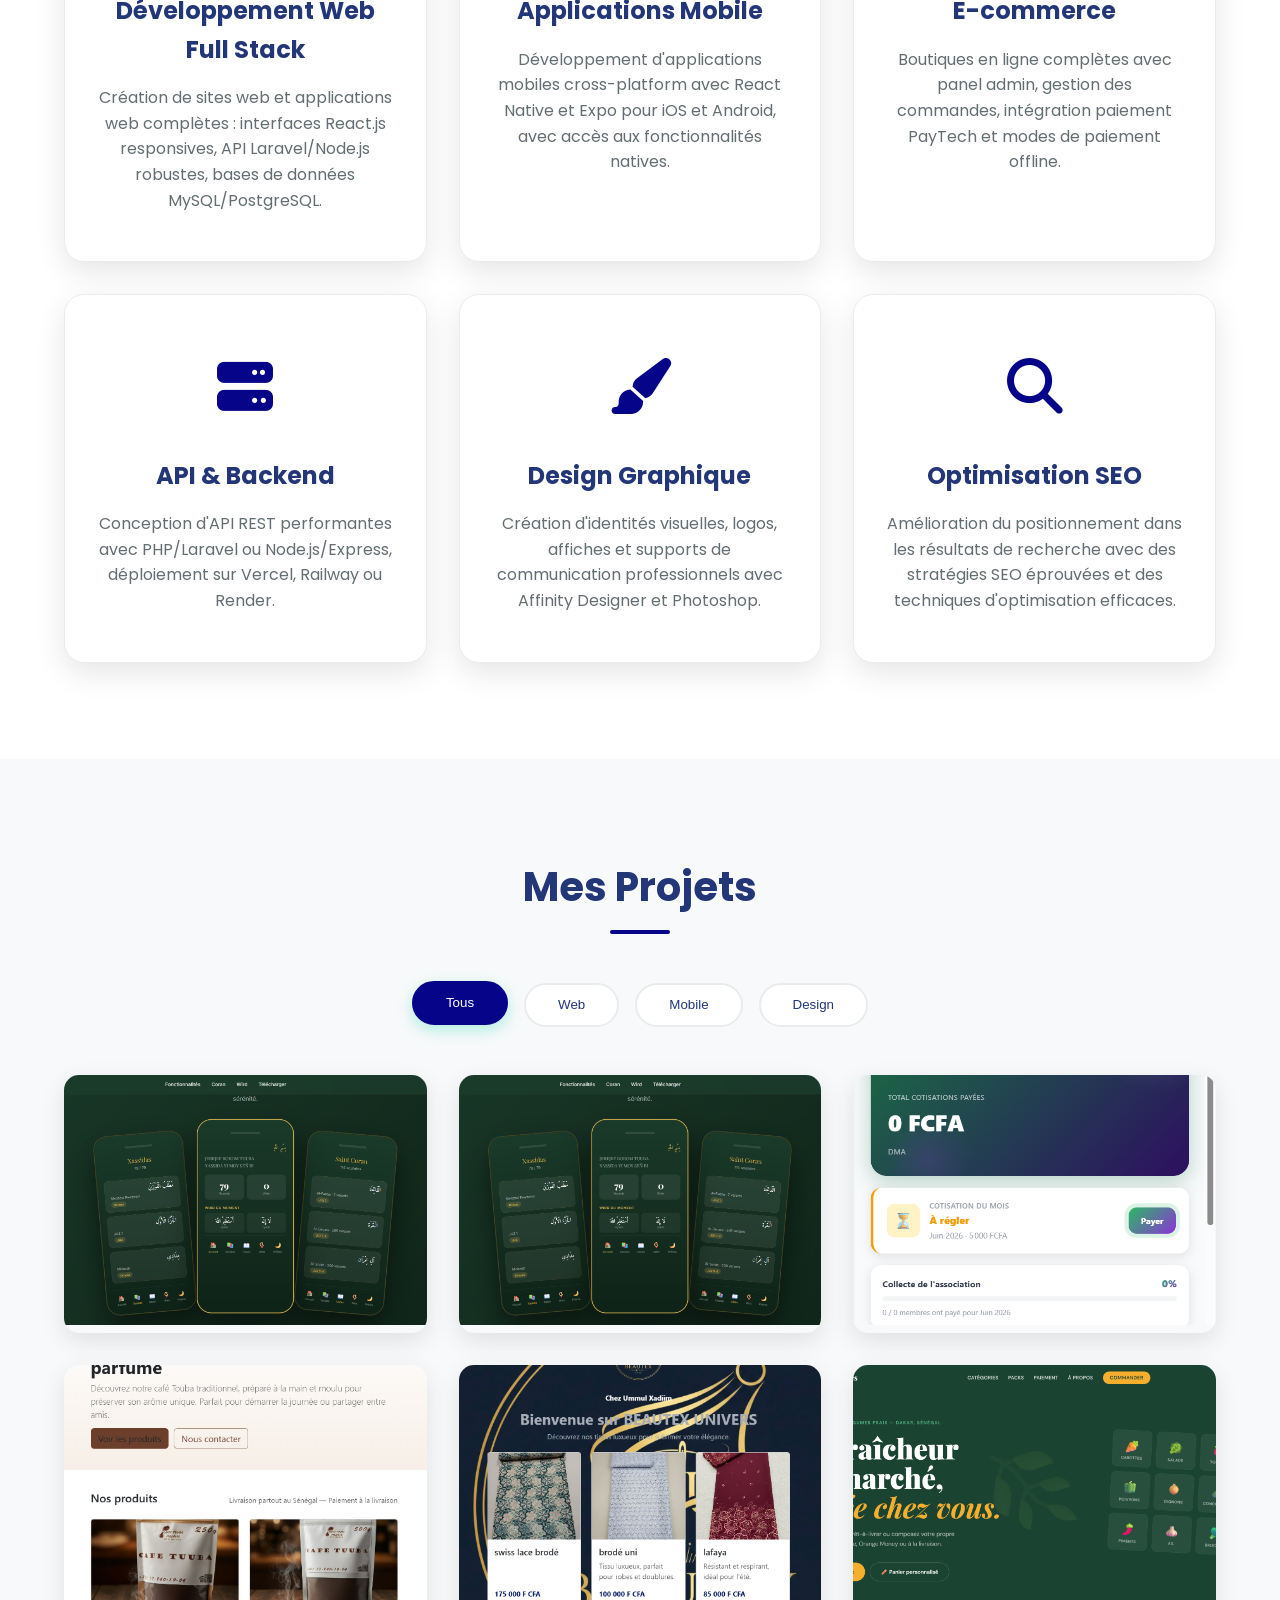
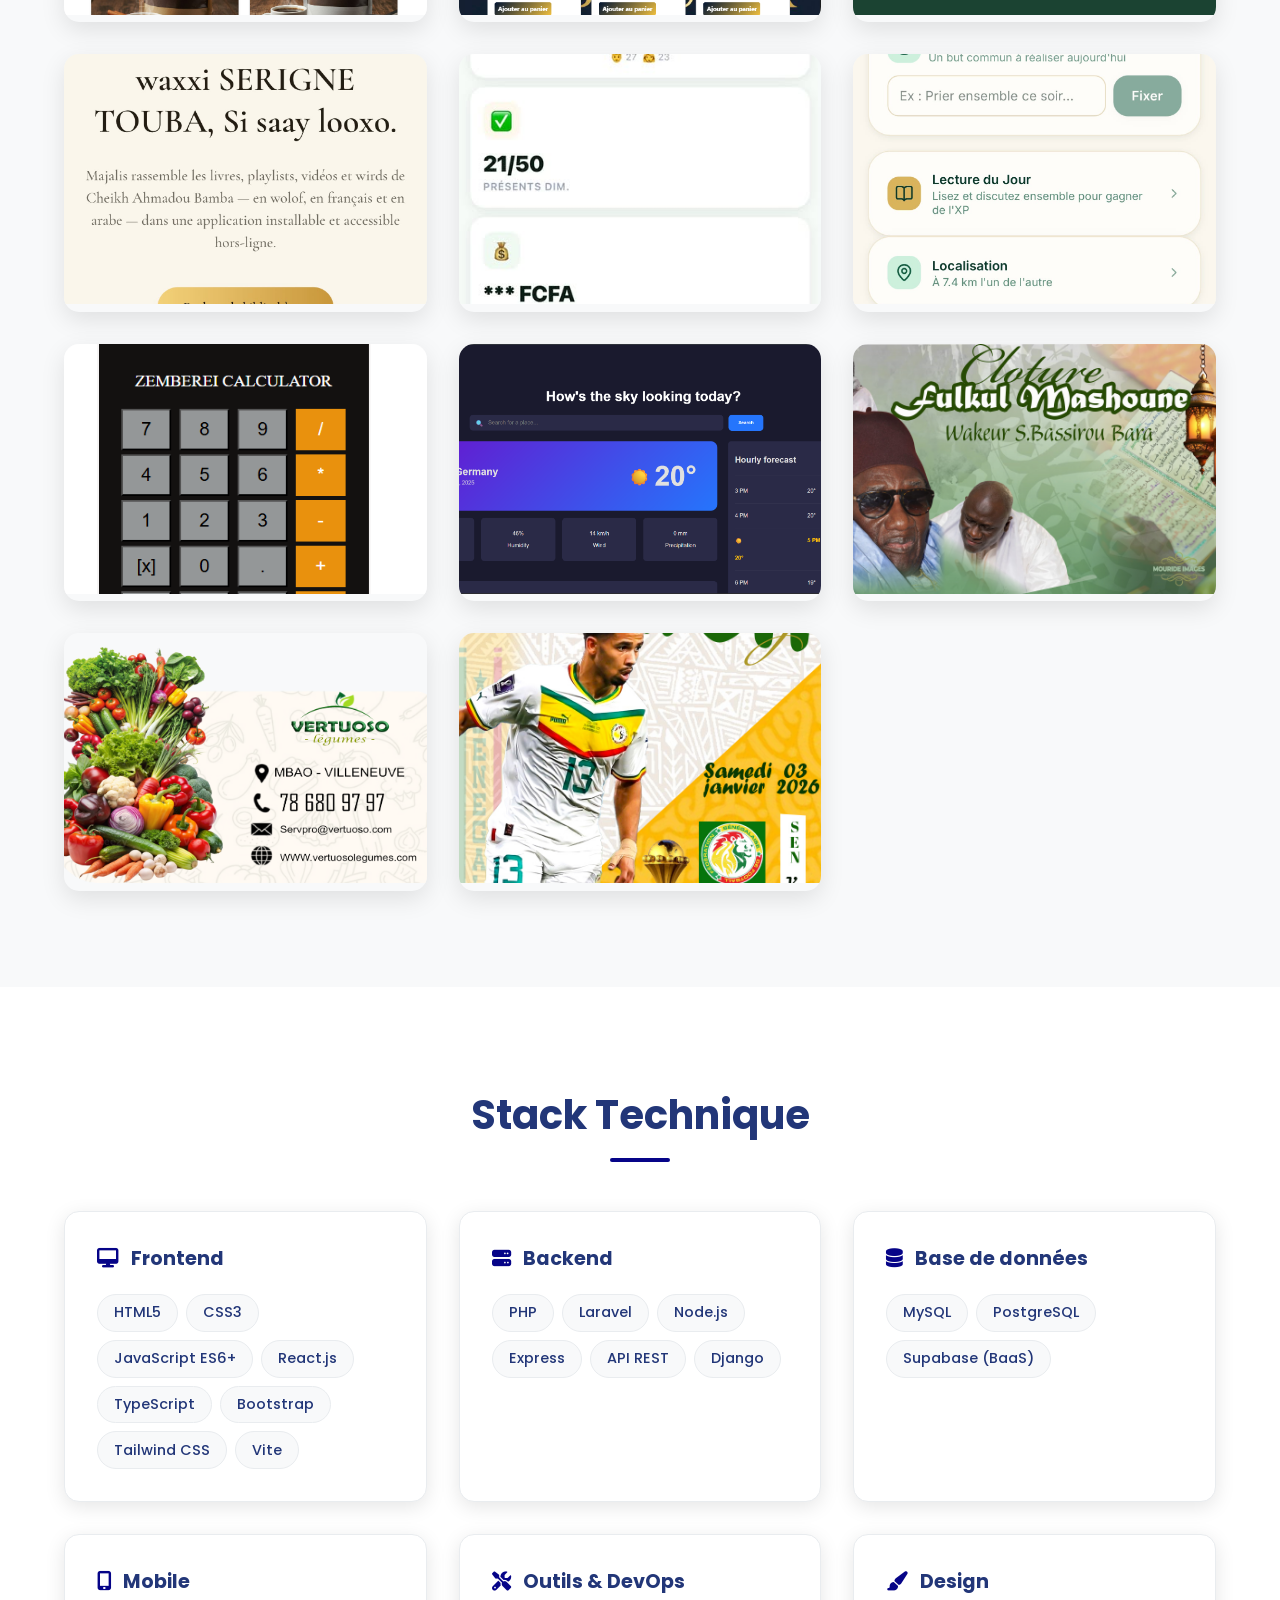
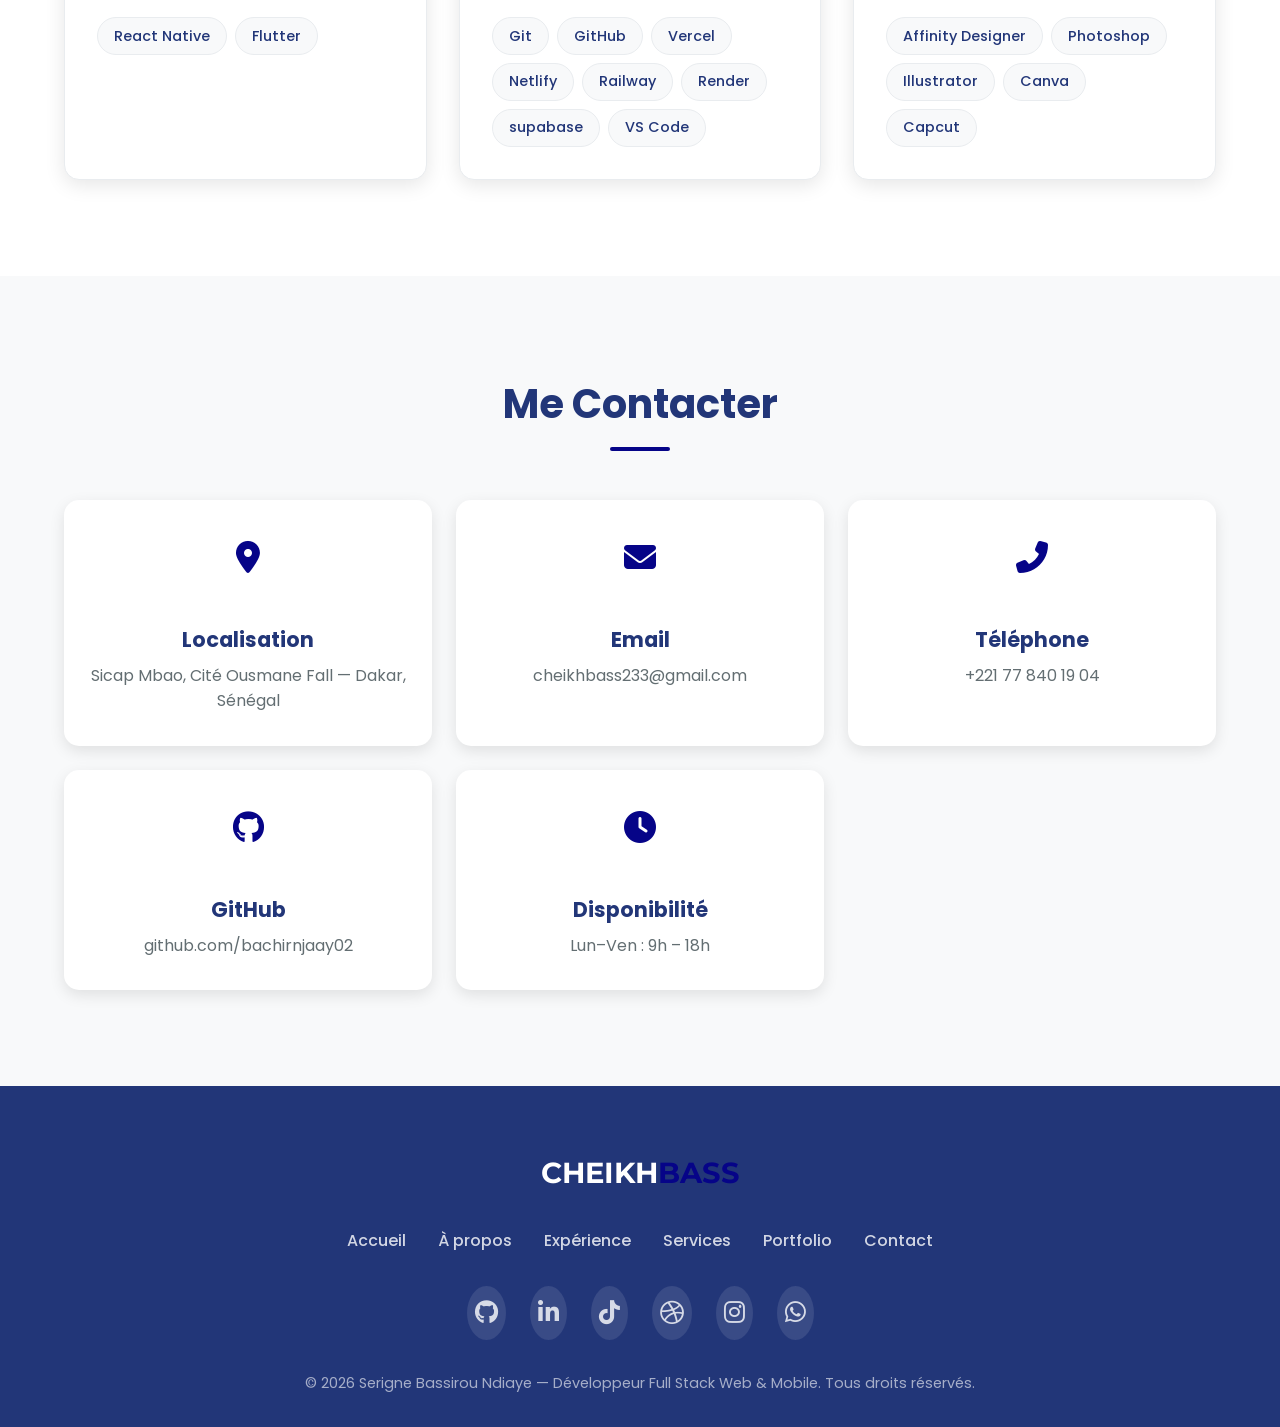
==== commit 56445a61: "feat: change docs cv and add moore projet" ====
--- a/index.html
+++ b/index.html
@@ -312,7 +312,7 @@
 
             <div class="about-text">
                 <h3>Développeur Full Stack Web & Mobile</h3>
-                <p>Diplômé de <strong>Bakeli School of Technology</strong>, avec une expérience pratique acquise en stage chez <strong>VOLKENO</strong> et plusieurs projets freelance livrés pour des PME et communautés sénégalaises.</p>
+                <p>Certifié par<strong>Bakeli School of Technology</strong>, avec une expérience pratique acquise en stage chez <strong>VOLKENO</strong> et plusieurs projets freelance livrés pour des PME et communautés sénégalaises.</p>
                 <p>Je maîtrise le cycle complet de développement : interfaces responsives (React.js, Bootstrap, Tailwind), API robustes (PHP/Laravel, Node.js), bases de données (MySQL, PostgreSQL, Supabase) et déploiement (Netlify, Vercel, Railway, Render).</p>
 
                 <div class="about-stats">
@@ -343,7 +343,7 @@
 
                     <div class="skill-item">
                         <div class="skill-info">
-                            <span>Backend (PHP / Laravel / Node.js)</span>
+                            <span>Backend (PHP / Laravel / Node.js/ Django)</span>
                             <span>82%</span>
                         </div>
                         <div class="skill-bar">
@@ -363,8 +363,8 @@
 
                     <div class="skill-item">
                         <div class="skill-info">
-                            <span>Mobile (React Native / Expo)</span>
-                            <span>75%</span>
+                            <span>Mobile (React Native / flutter)</span>
+                            <span>50%</span>
                         </div>
                         <div class="skill-bar">
                             <div class="skill-progress" style="width: 0%"></div>
@@ -373,7 +373,7 @@
 
                     <div class="skill-item">
                         <div class="skill-info">
-                            <span>Design (Affinity Designer / Photoshop)</span>
+                            <span>Design (Affinity Designer / Photoshop / Illustrator / Canva / Capcut)</span>
                             <span>80%</span>
                         </div>
                         <div class="skill-bar">
@@ -696,6 +696,7 @@
                     <span class="stack-item">Node.js</span>
                     <span class="stack-item">Express</span>
                     <span class="stack-item">API REST</span>
+                    <span class="stack-item">Django</span>
                 </div>
             </div>
 
@@ -712,8 +713,7 @@
                 <h3><i class="fas fa-mobile-alt"></i> Mobile</h3>
                 <div class="stack-items">
                     <span class="stack-item">React Native</span>
-                    <span class="stack-item">Expo</span>
-                    <span class="stack-item">Zustand</span>
+                    <span class="stack-item">Flutter</span>
                 </div>
             </div>
 
@@ -726,7 +726,9 @@
                     <span class="stack-item">Netlify</span>
                     <span class="stack-item">Railway</span>
                     <span class="stack-item">Render</span>
+                    <span class="stack-item">supabase</span>
                     <span class="stack-item">VS Code</span>
+
                 </div>
             </div>
 
@@ -735,6 +737,9 @@
                 <div class="stack-items">
                     <span class="stack-item">Affinity Designer</span>
                     <span class="stack-item">Photoshop</span>
+                    <span class="stack-item">Illustrator</span>
+                    <span class="stack-item">Canva</span>
+                    <span class="stack-item">Capcut</span>
                 </div>
             </div>
         </div>
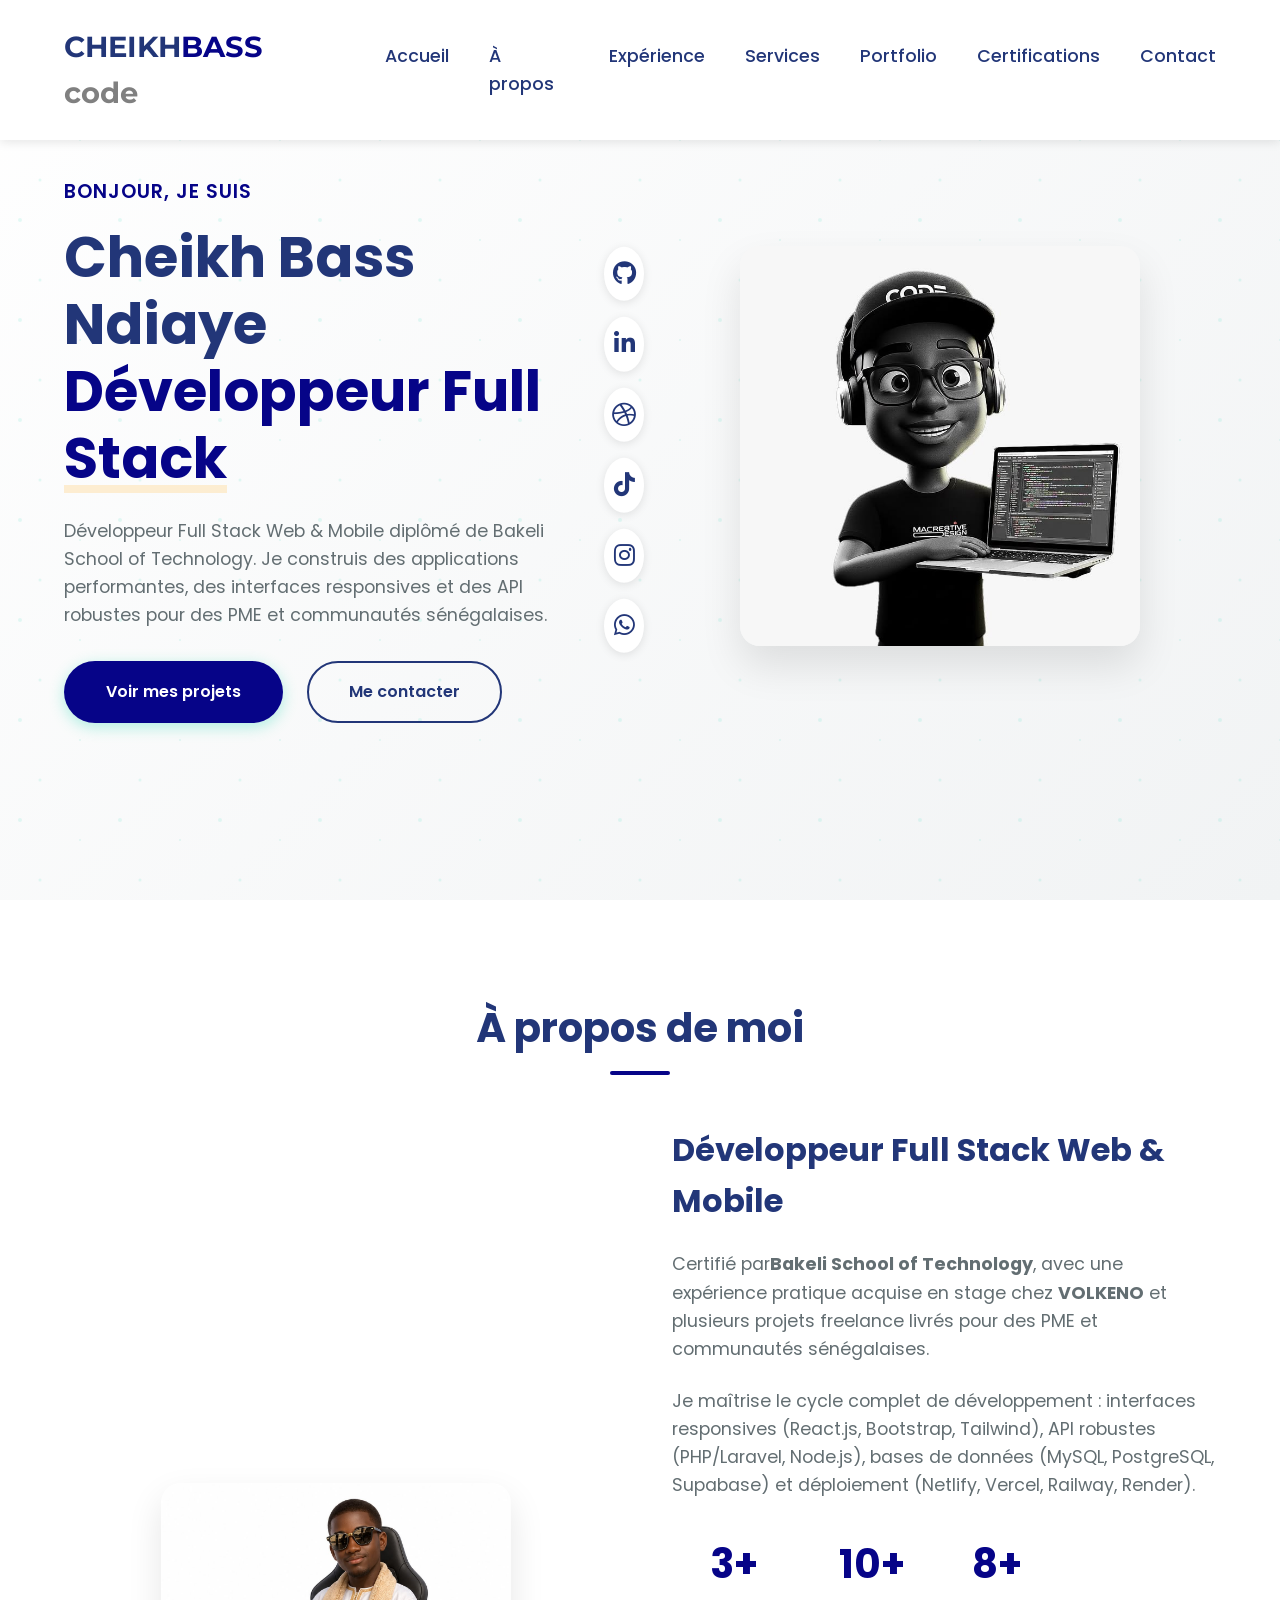
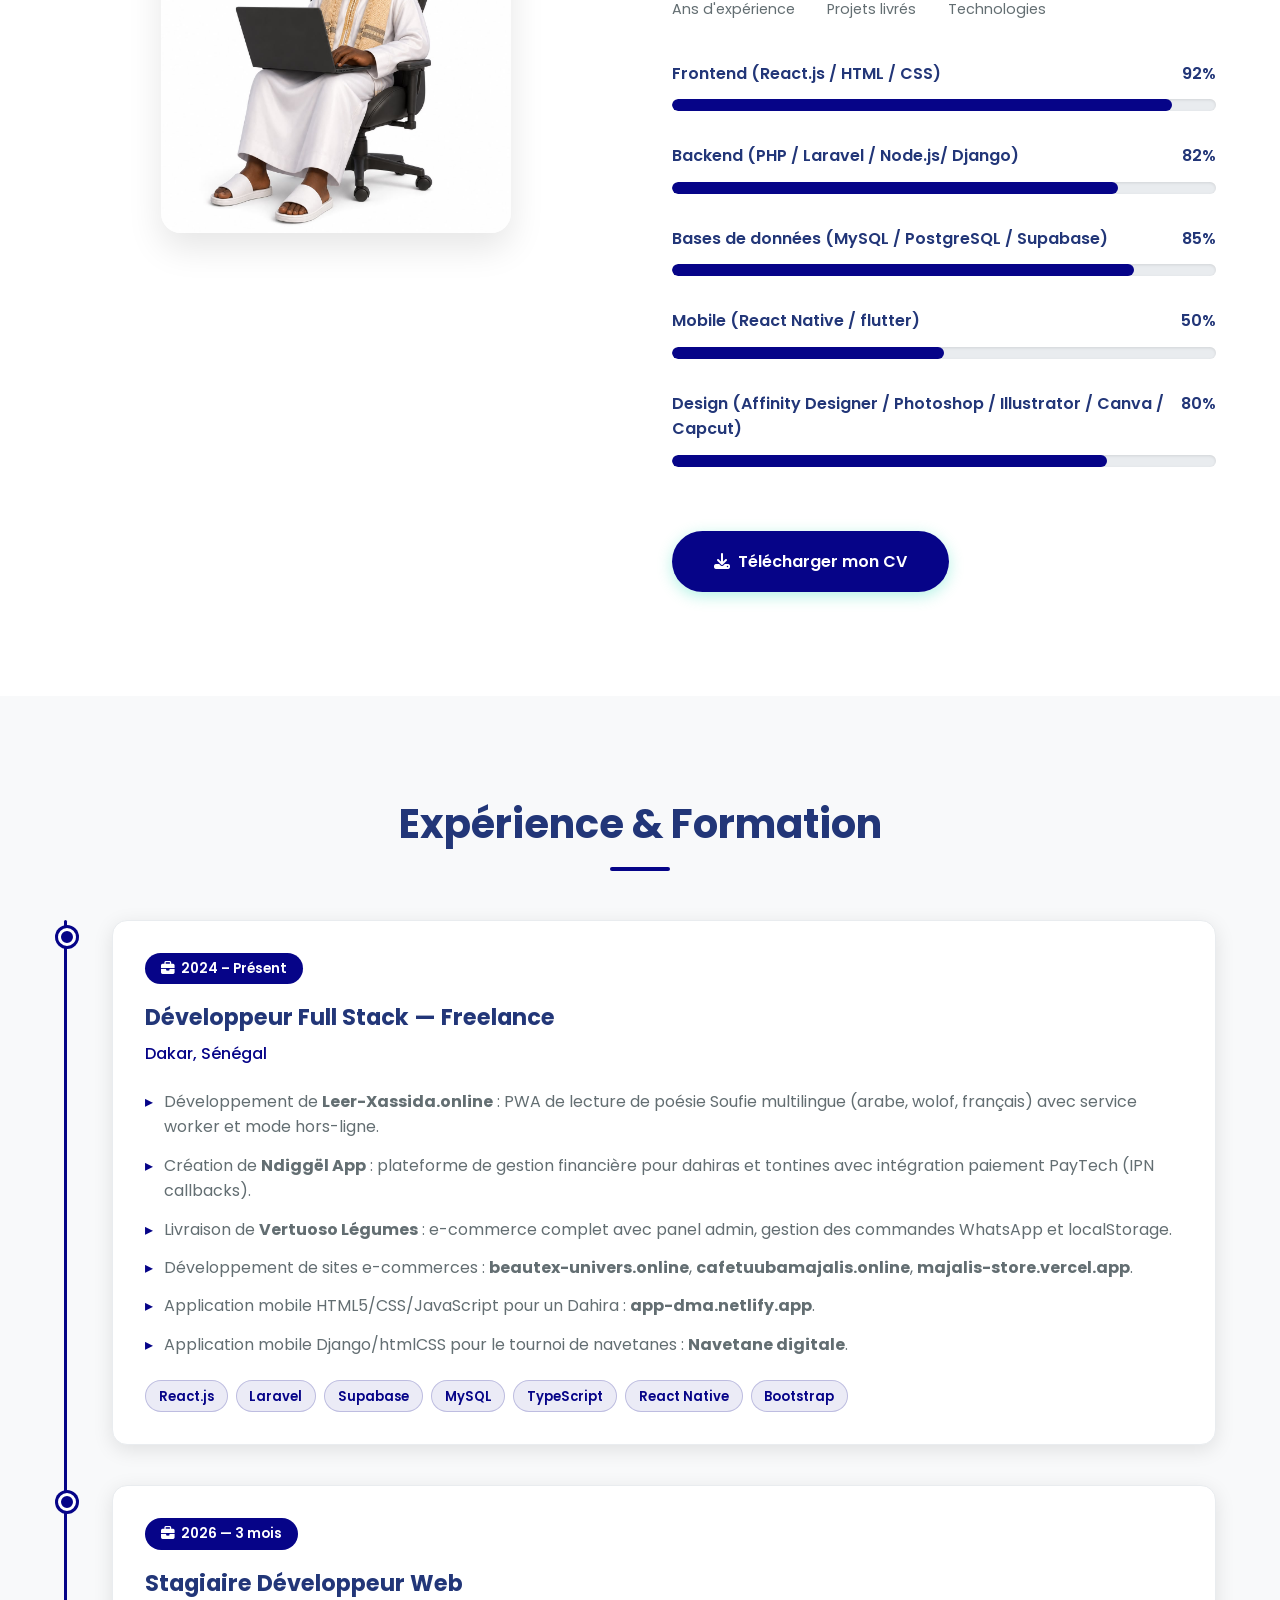
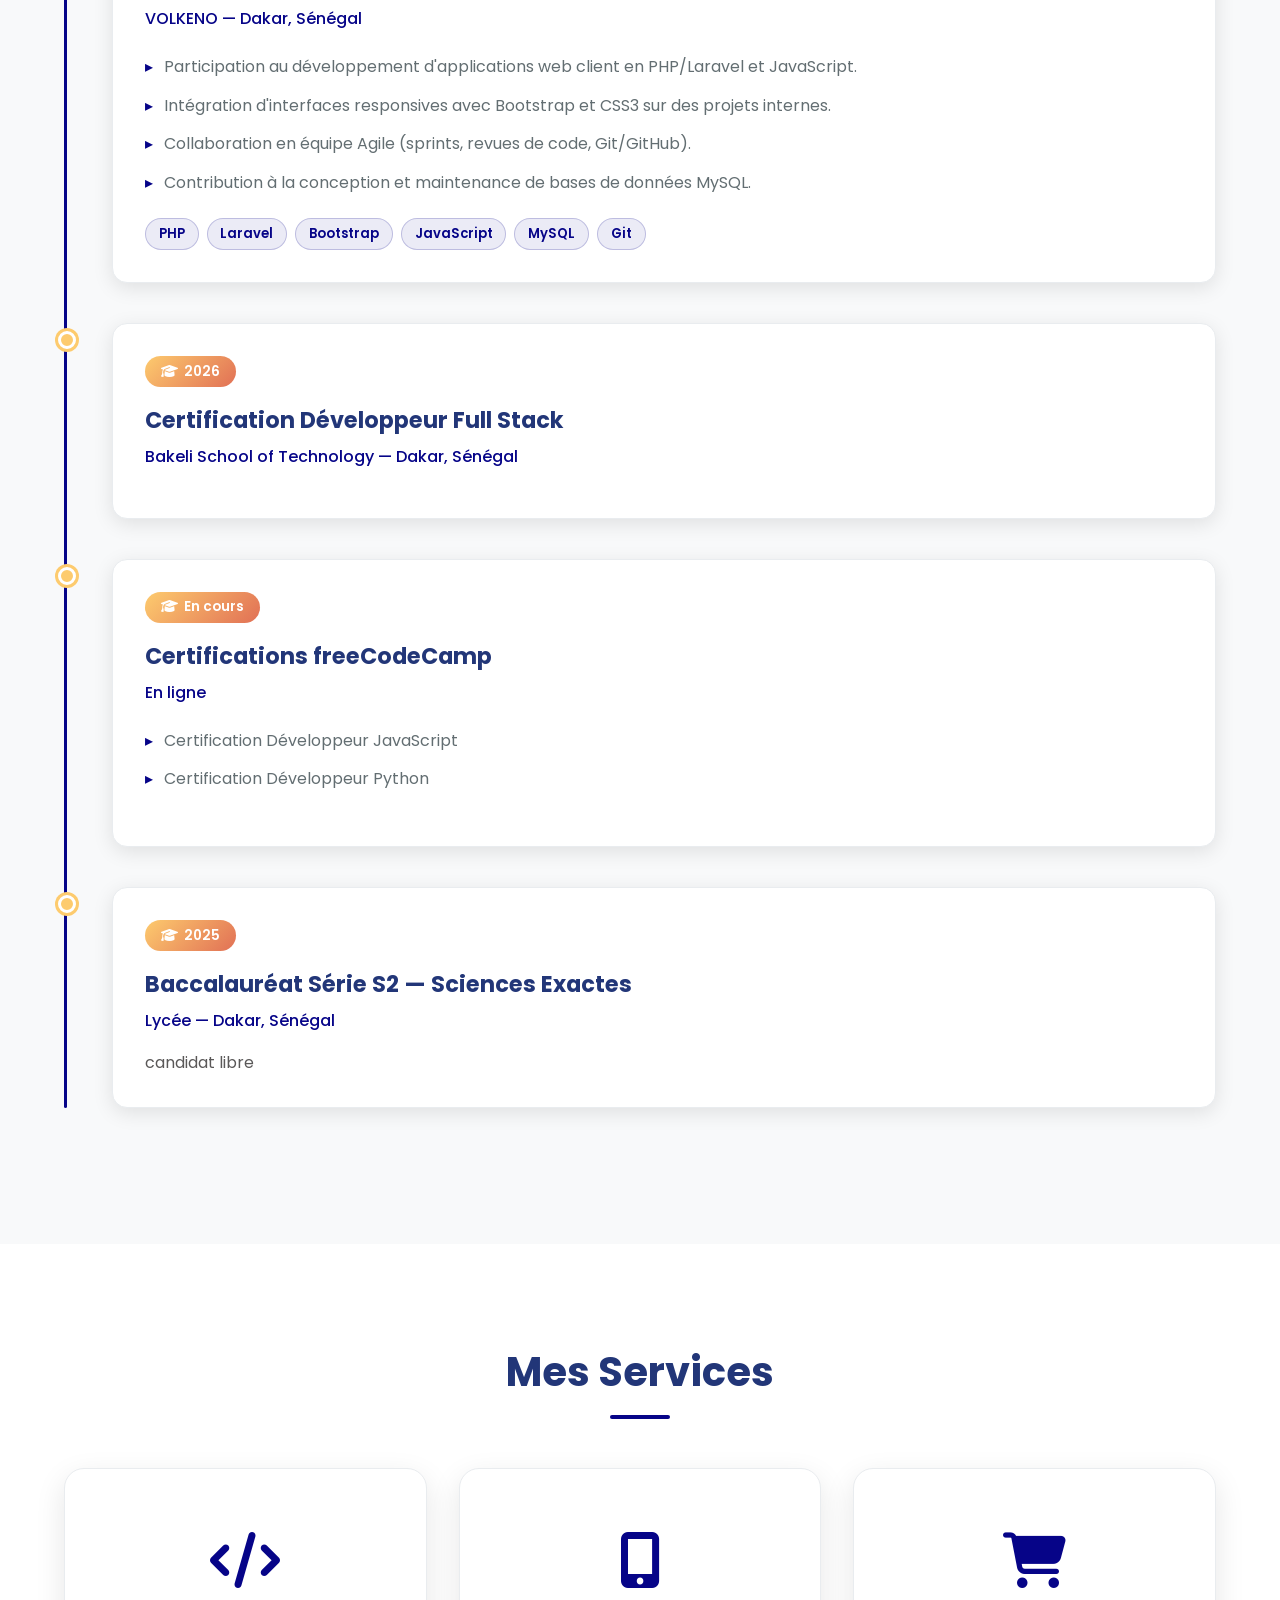
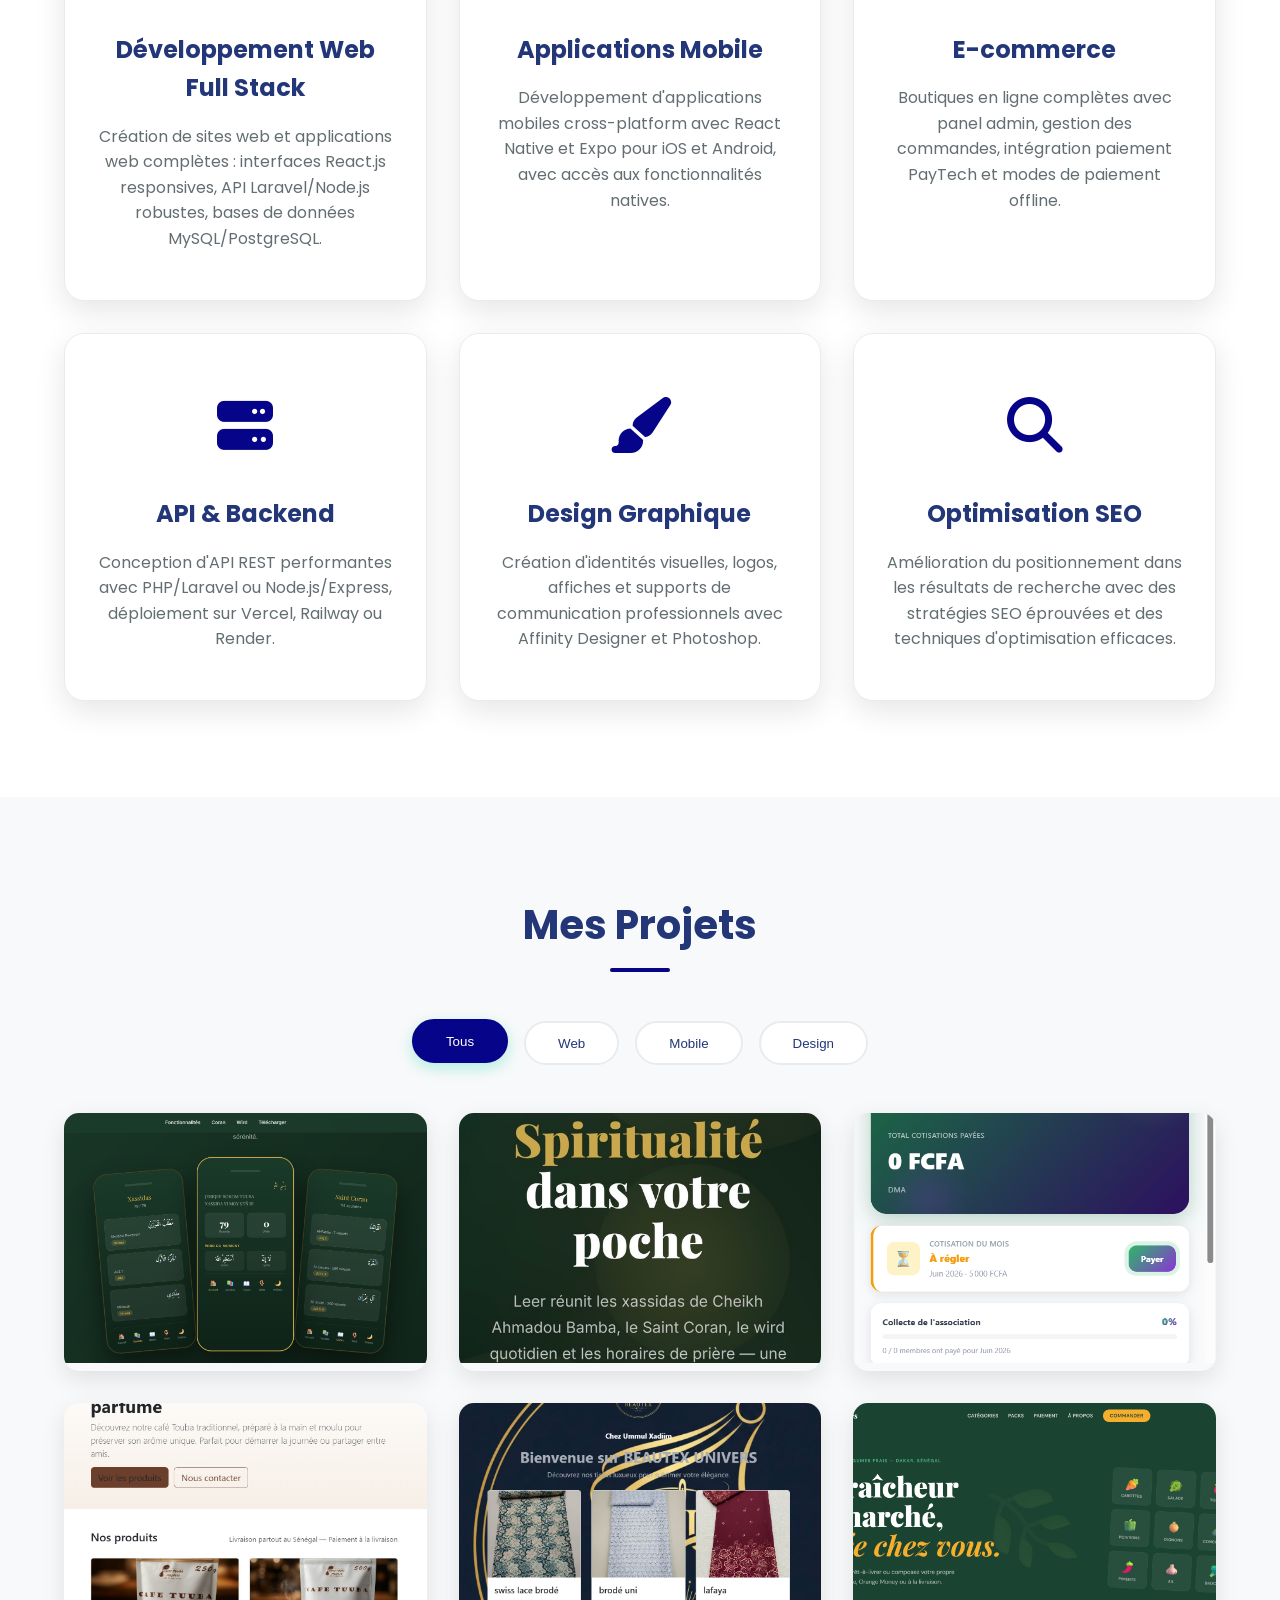
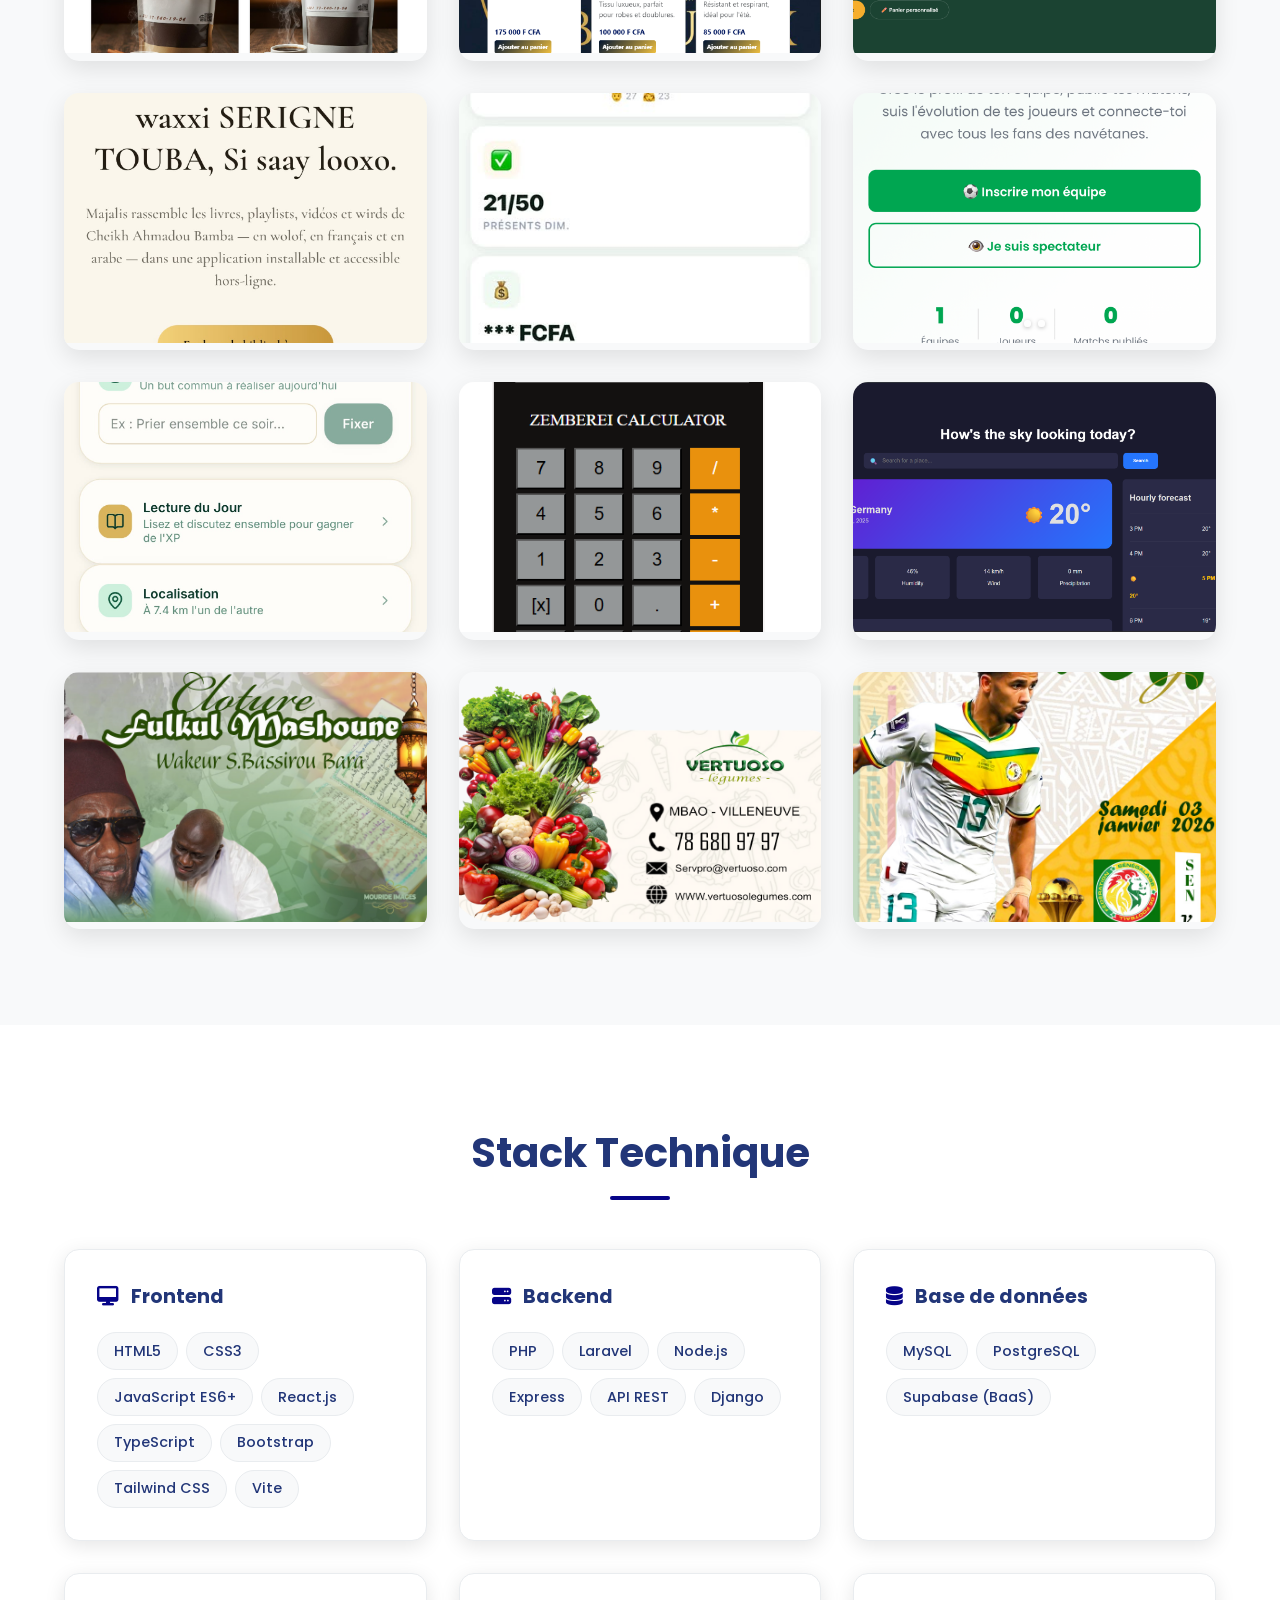
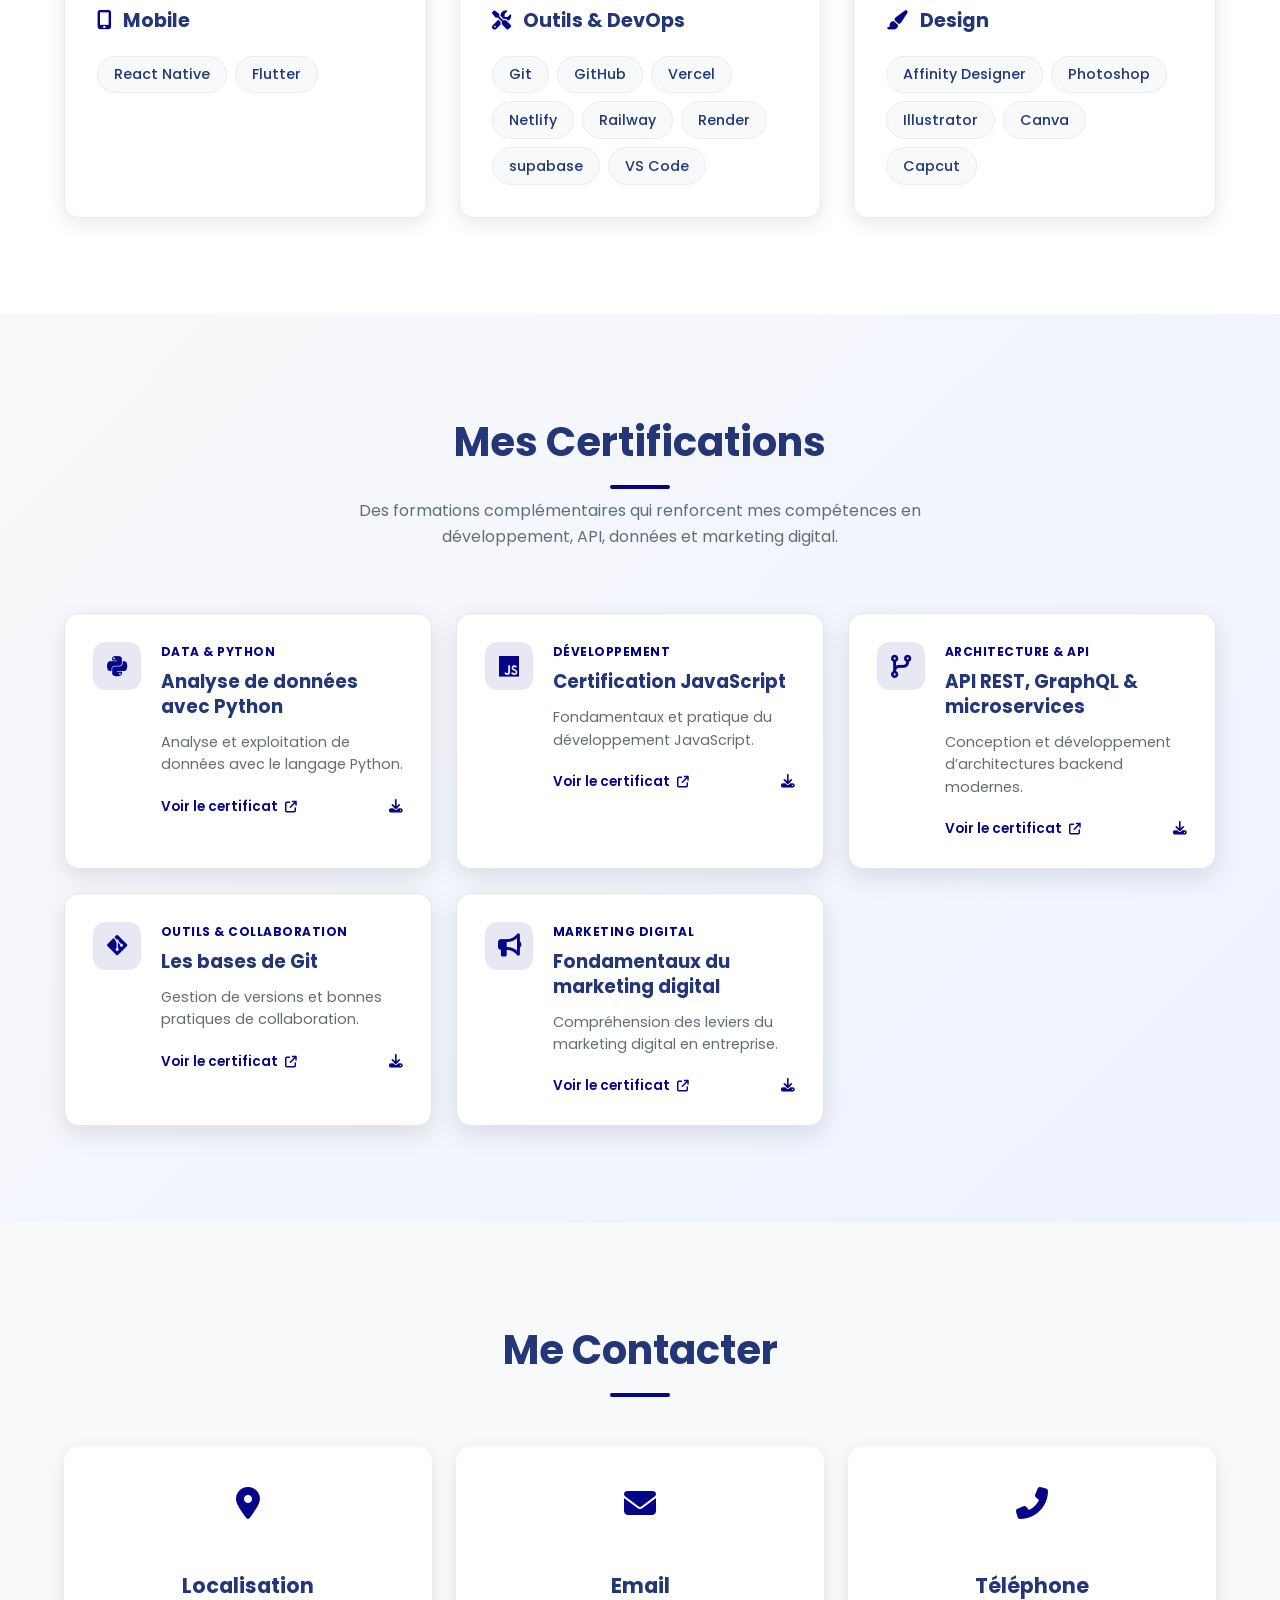
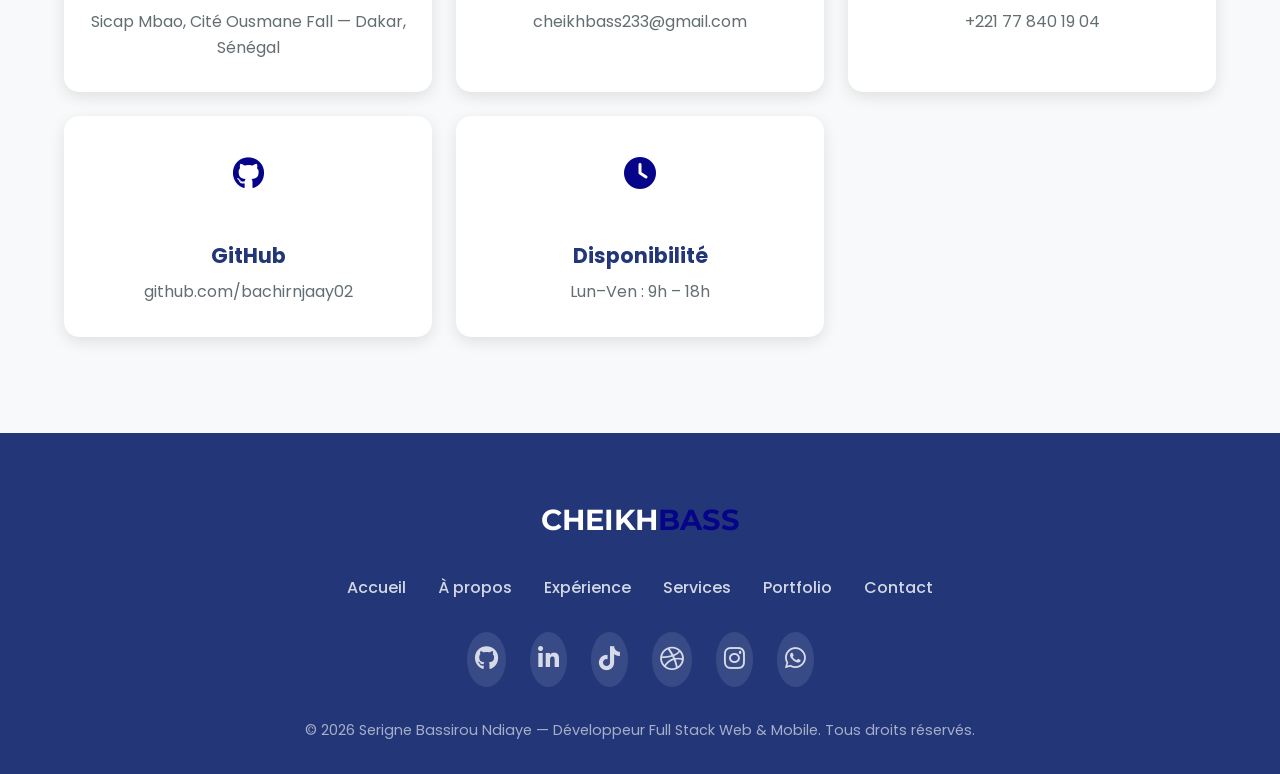
==== commit 569eb620: "feat: section certificat et un projet : 'navetane'" ====
--- a/index.html
+++ b/index.html
@@ -1,11 +1,14 @@
 <!DOCTYPE html>
 <html lang="fr">
+
 <head>
     <meta charset="UTF-8">
     <meta name="viewport" content="width=device-width, initial-scale=1.0">
     <title>Cheikh Bass Ndiaye | Développeur Full Stack Web & Mobile</title>
     <link rel="stylesheet" href="https://cdnjs.cloudflare.com/ajax/libs/font-awesome/6.4.0/css/all.min.css">
-    <link href="https://fonts.googleapis.com/css2?family=Poppins:wght@300;400;600;700&family=Montserrat:wght@400;700&display=swap" rel="stylesheet">
+    <link
+        href="https://fonts.googleapis.com/css2?family=Poppins:wght@300;400;600;700&family=Montserrat:wght@400;700&display=swap"
+        rel="stylesheet">
     <link rel="stylesheet" href="style.css">
     <style>
         /* About Stats */
@@ -14,13 +17,18 @@
             gap: 2rem;
             margin: 2rem 0;
         }
-        .stat { text-align: center; }
+
+        .stat {
+            text-align: center;
+        }
+
         .stat-number {
             display: block;
             font-size: 2.5rem;
             font-weight: 700;
             color: var(--primary);
         }
+
         .stat-label {
             font-size: 0.9rem;
             color: #636e72;
@@ -31,6 +39,7 @@
             position: relative;
             padding-left: 3rem;
         }
+
         .timeline::before {
             content: '';
             position: absolute;
@@ -41,10 +50,12 @@
             background: linear-gradient(180deg, var(--primary), var(--secondary));
             border-radius: 2px;
         }
+
         .timeline-item {
             position: relative;
             margin-bottom: 2.5rem;
         }
+
         .timeline-dot {
             position: absolute;
             left: -3.4rem;
@@ -56,10 +67,12 @@
             border: 3px solid var(--light);
             box-shadow: 0 0 0 3px var(--primary);
         }
+
         .timeline-dot.education {
             background: var(--accent);
             box-shadow: 0 0 0 3px var(--accent);
         }
+
         .timeline-content {
             background: var(--light);
             border-radius: 15px;
@@ -67,6 +80,7 @@
             box-shadow: 0 5px 20px var(--shadow);
             border: 1px solid #e9ecef;
         }
+
         .timeline-date {
             display: inline-block;
             background: linear-gradient(135deg, var(--primary), var(--secondary));
@@ -77,28 +91,33 @@
             font-weight: 600;
             margin-bottom: 1rem;
         }
+
         .timeline-content h3 {
             font-size: 1.4rem;
             color: var(--dark);
             margin-bottom: 0.3rem;
         }
+
         .timeline-content h4 {
             color: var(--primary);
             font-size: 1rem;
             margin-bottom: 1rem;
             font-weight: 500;
         }
+
         .timeline-content ul {
             list-style: none;
             padding: 0;
             margin-bottom: 1rem;
         }
+
         .timeline-content ul li {
             padding: 0.4rem 0;
             padding-left: 1.2rem;
             position: relative;
             color: #636e72;
         }
+
         .timeline-content ul li::before {
             content: '▸';
             position: absolute;
@@ -113,6 +132,7 @@
             gap: 0.5rem;
             margin-top: 1rem;
         }
+
         .tech-tags span {
             background: rgba(6, 4, 136, 0.08);
             color: var(--primary);
@@ -129,6 +149,7 @@
             grid-template-columns: repeat(auto-fit, minmax(280px, 1fr));
             gap: 2rem;
         }
+
         .stack-category {
             background: var(--light);
             border-radius: 15px;
@@ -137,24 +158,29 @@
             border: 1px solid #e9ecef;
             transition: var(--transition);
         }
+
         .stack-category:hover {
             transform: translateY(-5px);
             box-shadow: 0 10px 30px rgba(0, 0, 0, 0.1);
         }
+
         .stack-category h3 {
             color: var(--dark);
             margin-bottom: 1.2rem;
             font-size: 1.2rem;
         }
+
         .stack-category h3 i {
             color: var(--primary);
             margin-right: 0.5rem;
         }
+
         .stack-items {
             display: flex;
             flex-wrap: wrap;
             gap: 0.5rem;
         }
+
         .stack-item {
             background: var(--bg-light);
             color: var(--dark);
@@ -165,6 +191,7 @@
             border: 1px solid #e9ecef;
             transition: var(--transition);
         }
+
         .stack-item:hover {
             background: var(--primary);
             color: white;
@@ -178,6 +205,7 @@
             gap: 0.4rem;
             margin: 0.5rem 0;
         }
+
         .overlay-tags span {
             background: rgba(255, 255, 255, 0.2);
             color: white;
@@ -186,6 +214,7 @@
             font-size: 0.75rem;
             backdrop-filter: blur(5px);
         }
+
         .btn-light {
             display: inline-block;
             margin-top: 0.8rem;
@@ -199,6 +228,7 @@
             text-decoration: none;
             transition: var(--transition);
         }
+
         .btn-light:hover {
             background: white;
             color: var(--primary);
@@ -215,41 +245,66 @@
             max-width: 1200px;
             margin: 0 auto;
         }
+
         .contact-info {
             display: grid;
             grid-template-columns: repeat(3, 1fr);
             gap: 1.5rem;
         }
+
         .contact-info .contact-card {
             flex-direction: column;
             align-items: center;
             text-align: center;
             padding: 2rem 1rem;
         }
+
         .contact-info .contact-card .contact-icon {
             font-size: 2rem;
             margin-right: 0;
             margin-bottom: 1rem;
         }
+
         .contact-info .contact-card .contact-details h3 {
             margin-bottom: 0.4rem;
         }
 
         @media (max-width: 900px) {
-            .contact-info { grid-template-columns: repeat(2, 1fr); }
-        }
+            .contact-info {
+                grid-template-columns: repeat(2, 1fr);
+            }
+        }
+
         @media (max-width: 768px) {
-            .about-stats { gap: 1rem; }
-            .stat-number { font-size: 1.8rem; }
-            .timeline { padding-left: 2rem; }
-            .timeline-dot { left: -2.4rem; }
-            .contact-info { grid-template-columns: repeat(2, 1fr); }
-        }
+            .about-stats {
+                gap: 1rem;
+            }
+
+            .stat-number {
+                font-size: 1.8rem;
+            }
+
+            .timeline {
+                padding-left: 2rem;
+            }
+
+            .timeline-dot {
+                left: -2.4rem;
+            }
+
+            .contact-info {
+                grid-template-columns: repeat(2, 1fr);
+            }
+        }
+
         @media (max-width: 480px) {
-            .contact-info { grid-template-columns: 1fr; }
+            .contact-info {
+                grid-template-columns: 1fr;
+            }
         }
     </style>
 </head>
+
 <body>
     <!-- Header -->
     <header id="header">
@@ -261,6 +316,7 @@
             <li><a href="#experience">Expérience</a></li>
             <li><a href="#services">Services</a></li>
             <li><a href="#portfolio">Portfolio</a></li>
+            <li><a href="#certifications">Certifications</a></li>
             <li><a href="#contact">Contact</a></li>
         </ul>
 
@@ -277,7 +333,9 @@
             <div class="hero-text">
                 <h4>Bonjour, Je suis</h4>
                 <h1>Cheikh Bass Ndiaye <span>Développeur Full Stack</span></h1>
-                <p>Développeur Full Stack Web & Mobile diplômé de Bakeli School of Technology. Je construis des applications performantes, des interfaces responsives et des API robustes pour des PME et communautés sénégalaises.</p>
+                <p>Développeur Full Stack Web & Mobile diplômé de Bakeli School of Technology. Je construis des
+                    applications performantes, des interfaces responsives et des API robustes pour des PME et
+                    communautés sénégalaises.</p>
                 <div class="hero-btns">
                     <a href="#portfolio" class="btn btn-primary">Voir mes projets</a>
                     <a href="#contact" class="btn btn-secondary">Me contacter</a>
@@ -288,12 +346,19 @@
                 <img src="code.png" alt="Cheikh Bass Ndiaye — Développeur Full Stack">
 
                 <div class="social-links">
-                    <a href="https://github.com/bachirnjaay02" target="_blank" title="GitHub"><i class="fab fa-github"></i></a>
-                    <a href="https://www.linkedin.com/in/cheikh-bass-ndiaye-739332346" target="_blank" title="LinkedIn"><i class="fab fa-linkedin-in"></i></a>
-                    <a href="https://dribbble.com/seexbassmajalis17_" target="_blank" title="Dribbble"><i class="fab fa-dribbble"></i></a>
-                    <a href="https://www.instagram.com/seexbass_majalis/#" target="_blank" title="Instagram"><i class="fab fa-instagram"></i></a>
+                    <a href="https://github.com/bachirnjaay02" target="_blank" title="GitHub"><i
+                            class="fab fa-github"></i></a>
+                    <a href="https://www.linkedin.com/in/cheikh-bass-ndiaye-739332346" target="_blank"
+                        title="LinkedIn"><i class="fab fa-linkedin-in"></i></a>
+                    <a href="https://dribbble.com/seexbassmajalis17_" target="_blank" title="Dribbble"><i
+                            class="fab fa-dribbble"></i></a>
+                    <a href="https://www.tiktok.com/@seexbasscode" target="_blank"><i class="fab fa-tiktok"></i></a>
+
+                    <a href="https://www.instagram.com/seexbass_majalis/#" target="_blank" title="Instagram"><i
+                            class="fab fa-instagram"></i></a>
                     <!-- message sur mon whatsapp -->
-                     <a href="whatsapp://send?phone=221778401904" target="_blank" title="WhatsApp"><i class="fab fa-whatsapp"></i></a>
+                    <a href="whatsapp://send?phone=221778401904" target="_blank" title="WhatsApp"><i
+                            class="fab fa-whatsapp"></i></a>
                 </div>
             </div>
         </div>
@@ -312,8 +377,12 @@
 
             <div class="about-text">
                 <h3>Développeur Full Stack Web & Mobile</h3>
-                <p>Certifié par<strong>Bakeli School of Technology</strong>, avec une expérience pratique acquise en stage chez <strong>VOLKENO</strong> et plusieurs projets freelance livrés pour des PME et communautés sénégalaises.</p>
-                <p>Je maîtrise le cycle complet de développement : interfaces responsives (React.js, Bootstrap, Tailwind), API robustes (PHP/Laravel, Node.js), bases de données (MySQL, PostgreSQL, Supabase) et déploiement (Netlify, Vercel, Railway, Render).</p>
+                <p>Certifié par<strong>Bakeli School of Technology</strong>, avec une expérience pratique acquise en
+                    stage chez <strong>VOLKENO</strong> et plusieurs projets freelance livrés pour des PME et
+                    communautés sénégalaises.</p>
+                <p>Je maîtrise le cycle complet de développement : interfaces responsives (React.js, Bootstrap,
+                    Tailwind), API robustes (PHP/Laravel, Node.js), bases de données (MySQL, PostgreSQL, Supabase) et
+                    déploiement (Netlify, Vercel, Railway, Render).</p>
 
                 <div class="about-stats">
                     <div class="stat">
@@ -382,7 +451,8 @@
                     </div>
                 </div>
 
-                <a href="CV CHEIKHBASSCODE_devfullstack.pdf" class="btn btn-primary" download style="margin-top: 2rem; display: inline-block;">
+                <a href="CV CHEIKHBASSCODE_devfullstack.pdf" class="btn btn-primary" download
+                    style="margin-top: 2rem; display: inline-block;">
                     <i class="fas fa-download" style="margin-right: 0.5rem;"></i>Télécharger mon CV
                 </a>
             </div>
@@ -399,18 +469,30 @@
             <div class="timeline-item">
                 <div class="timeline-dot"></div>
                 <div class="timeline-content">
-                    <span class="timeline-date"><i class="fas fa-briefcase" style="margin-right:0.4rem;"></i>2024 – Présent</span>
+                    <span class="timeline-date"><i class="fas fa-briefcase" style="margin-right:0.4rem;"></i>2024 –
+                        Présent</span>
                     <h3>Développeur Full Stack — Freelance</h3>
                     <h4>Dakar, Sénégal</h4>
                     <ul>
-                        <li>Développement de <strong>Leer-Xassida.online</strong> : PWA de lecture de poésie Soufie multilingue (arabe, wolof, français) avec service worker et mode hors-ligne.</li>
-                        <li>Création de <strong>Ndiggël App</strong> : plateforme de gestion financière pour dahiras et tontines avec intégration paiement PayTech (IPN callbacks).</li>
-                        <li>Livraison de <strong>Vertuoso Légumes</strong> : e-commerce complet avec panel admin, gestion des commandes WhatsApp et localStorage.</li>
-                        <li>Développement de sites e-commerces : <strong>beautex-univers.online</strong>, <strong>cafetuubamajalis.online</strong>, <strong>majalis-store.vercel.app</strong>.</li>
-                        <li>Application mobile HTML5/CSS/JavaScript pour un Dahira : <strong>app-dma.netlify.app</strong>.</li>
+                        <li>Développement de <strong>Leer-Xassida.online</strong> : PWA de lecture de poésie Soufie
+                            multilingue (arabe, wolof, français) avec service worker et mode hors-ligne.</li>
+                        <li>Création de <strong>Ndiggël App</strong> : plateforme de gestion financière pour dahiras et
+                            tontines avec intégration paiement PayTech (IPN callbacks).</li>
+                        <li>Livraison de <strong>Vertuoso Légumes</strong> : e-commerce complet avec panel admin,
+                            gestion des commandes WhatsApp et localStorage.</li>
+                        <li>Développement de sites e-commerces : <strong>beautex-univers.online</strong>,
+                            <strong>cafetuubamajalis.online</strong>, <strong>majalis-store.vercel.app</strong>.
+                        </li>
+                        <li>Application mobile HTML5/CSS/JavaScript pour un Dahira :
+                            <strong>app-dma.netlify.app</strong>.
+                        </li>
+                        <li>Application mobile Django/htmlCSS pour le tournoi de navetanes :
+                            <strong>Navetane digitale</strong>.
+                        </li>
                     </ul>
                     <div class="tech-tags">
-                        <span>React.js</span><span>Laravel</span><span>Supabase</span><span>MySQL</span><span>TypeScript</span><span>React Native</span><span>Bootstrap</span>
+                        <span>React.js</span><span>Laravel</span><span>Supabase</span><span>MySQL</span><span>TypeScript</span><span>React
+                            Native</span><span>Bootstrap</span>
                     </div>
                 </div>
             </div>
@@ -418,7 +500,8 @@
             <div class="timeline-item">
                 <div class="timeline-dot"></div>
                 <div class="timeline-content">
-                    <span class="timeline-date"><i class="fas fa-briefcase" style="margin-right:0.4rem;"></i>2026 — 3 mois</span>
+                    <span class="timeline-date"><i class="fas fa-briefcase" style="margin-right:0.4rem;"></i>2026 — 3
+                        mois</span>
                     <h3>Stagiaire Développeur Web</h3>
                     <h4>VOLKENO — Dakar, Sénégal</h4>
                     <ul>
@@ -436,7 +519,8 @@
             <div class="timeline-item">
                 <div class="timeline-dot education"></div>
                 <div class="timeline-content">
-                    <span class="timeline-date" style="background: linear-gradient(135deg, #fdcb6e, #e17055);"><i class="fas fa-graduation-cap" style="margin-right:0.4rem;"></i>2026</span>
+                    <span class="timeline-date" style="background: linear-gradient(135deg, #fdcb6e, #e17055);"><i
+                            class="fas fa-graduation-cap" style="margin-right:0.4rem;"></i>2026</span>
                     <h3>Certification Développeur Full Stack</h3>
                     <h4>Bakeli School of Technology — Dakar, Sénégal</h4>
                 </div>
@@ -445,7 +529,8 @@
             <div class="timeline-item">
                 <div class="timeline-dot education"></div>
                 <div class="timeline-content">
-                    <span class="timeline-date" style="background: linear-gradient(135deg, #fdcb6e, #e17055);"><i class="fas fa-graduation-cap" style="margin-right:0.4rem;"></i>En cours</span>
+                    <span class="timeline-date" style="background: linear-gradient(135deg, #fdcb6e, #e17055);"><i
+                            class="fas fa-graduation-cap" style="margin-right:0.4rem;"></i>En cours</span>
                     <h3>Certifications freeCodeCamp</h3>
                     <h4>En ligne</h4>
                     <ul>
@@ -458,7 +543,8 @@
             <div class="timeline-item">
                 <div class="timeline-dot education"></div>
                 <div class="timeline-content">
-                    <span class="timeline-date" style="background: linear-gradient(135deg, #fdcb6e, #e17055);"><i class="fas fa-graduation-cap" style="margin-right:0.4rem;"></i>2025</span>
+                    <span class="timeline-date" style="background: linear-gradient(135deg, #fdcb6e, #e17055);"><i
+                            class="fas fa-graduation-cap" style="margin-right:0.4rem;"></i>2025</span>
                     <h3>Baccalauréat Série S2 — Sciences Exactes</h3>
                     <h4>Lycée — Dakar, Sénégal</h4>
                     <span class="timeline-badge" style="color: #5a5858;">candidat libre</span>
@@ -479,7 +565,8 @@
                     <i class="fas fa-code"></i>
                 </div>
                 <h3>Développement Web Full Stack</h3>
-                <p>Création de sites web et applications web complètes : interfaces React.js responsives, API Laravel/Node.js robustes, bases de données MySQL/PostgreSQL.</p>
+                <p>Création de sites web et applications web complètes : interfaces React.js responsives, API
+                    Laravel/Node.js robustes, bases de données MySQL/PostgreSQL.</p>
             </div>
 
             <div class="service-card">
@@ -487,7 +574,8 @@
                     <i class="fas fa-mobile-alt"></i>
                 </div>
                 <h3>Applications Mobile</h3>
-                <p>Développement d'applications mobiles cross-platform avec React Native et Expo pour iOS et Android, avec accès aux fonctionnalités natives.</p>
+                <p>Développement d'applications mobiles cross-platform avec React Native et Expo pour iOS et Android,
+                    avec accès aux fonctionnalités natives.</p>
             </div>
 
             <div class="service-card">
@@ -495,7 +583,8 @@
                     <i class="fas fa-shopping-cart"></i>
                 </div>
                 <h3>E-commerce</h3>
-                <p>Boutiques en ligne complètes avec panel admin, gestion des commandes, intégration paiement PayTech et modes de paiement offline.</p>
+                <p>Boutiques en ligne complètes avec panel admin, gestion des commandes, intégration paiement PayTech et
+                    modes de paiement offline.</p>
             </div>
 
             <div class="service-card">
@@ -503,7 +592,8 @@
                     <i class="fas fa-server"></i>
                 </div>
                 <h3>API & Backend</h3>
-                <p>Conception d'API REST performantes avec PHP/Laravel ou Node.js/Express, déploiement sur Vercel, Railway ou Render.</p>
+                <p>Conception d'API REST performantes avec PHP/Laravel ou Node.js/Express, déploiement sur Vercel,
+                    Railway ou Render.</p>
             </div>
 
             <div class="service-card">
@@ -511,7 +601,8 @@
                     <i class="fas fa-paint-brush"></i>
                 </div>
                 <h3>Design Graphique</h3>
-                <p>Création d'identités visuelles, logos, affiches et supports de communication professionnels avec Affinity Designer et Photoshop.</p>
+                <p>Création d'identités visuelles, logos, affiches et supports de communication professionnels avec
+                    Affinity Designer et Photoshop.</p>
             </div>
 
             <div class="service-card">
@@ -519,7 +610,8 @@
                     <i class="fas fa-search"></i>
                 </div>
                 <h3>Optimisation SEO</h3>
-                <p>Amélioration du positionnement dans les résultats de recherche avec des stratégies SEO éprouvées et des techniques d'optimisation efficaces.</p>
+                <p>Amélioration du positionnement dans les résultats de recherche avec des stratégies SEO éprouvées et
+                    des techniques d'optimisation efficaces.</p>
             </div>
         </div>
     </section>
@@ -544,16 +636,20 @@
                     <div class="portfolio-overlay">
                         <h3>Leer-Xassida.online</h3>
                         <p>PWA de lecture de poésie Soufie multilingue (arabe, wolof, français) avec mode hors-ligne</p>
-                        <div class="overlay-tags"><span>React.js</span><span>PWA</span><span>Supabase</span><span>Netlify</span></div>
+                        <div class="overlay-tags">
+                            <span>React.js</span><span>PWA</span><span>Supabase</span><span>Netlify</span>
+                        </div>
                         <a href="https://leer-xassida.vercel.app/" target="_blank" class="btn-light">Voir le site →</a>
                     </div>
                 </div>
                 <div class="portfolio-item" data-category="mobile">
-                    <img src="leer-xassida.png" alt="Leer Xassida">
+                    <img src="leer-landing.jpeg" alt="Leer Landing">
                     <div class="portfolio-overlay">
                         <h3>Leer-Landing.online</h3>
                         <p>Site de destination pour présenter les services et produits de Leer Xassida</p>
-                        <div class="overlay-tags"><span>React.js</span><span>PWA</span><span>Supabase</span><span>Netlify</span></div>
+                        <div class="overlay-tags">
+                            <span>React.js</span><span>PWA</span><span>Supabase</span><span>Netlify</span>
+                        </div>
                         <a href="https://leer-landing.vercel.app/" target="_blank" class="btn-light">Voir le site →</a>
                     </div>
                 </div>
@@ -562,13 +658,17 @@
                     <img src="ndiggel-app.png" alt="Ndiggël App">
                     <div class="portfolio-overlay">
                         <h3>Ndiggël App</h3>
-                        <p>Plateforme de gestion financière pour dahiras et tontines avec intégration paiement PayTech</p>
-                        <div class="overlay-tags"><span>React.js</span><span>TypeScript</span><span>Supabase</span><span>Node.js</span></div>
+                        <p>Plateforme de gestion financière pour dahiras et tontines avec intégration paiement PayTech
+                        </p>
+                        <div class="overlay-tags">
+                            <span>React.js</span><span>TypeScript</span><span>Supabase</span><span>Node.js</span>
+                        </div>
                     </div>
                 </div>
 
                 <div class="portfolio-item" data-category="web">
-                    <img src="CAFETUUBAMAJALIS.png" alt="Cafe Tuuba Majalis" onerror="this.src='https://images.unsplash.com/photo-1447933601403-0c6688de566e?w=600&h=400&fit=crop&auto=format'">
+                    <img src="CAFETUUBAMAJALIS.png" alt="Cafe Tuuba Majalis"
+                        onerror="this.src='https://images.unsplash.com/photo-1447933601403-0c6688de566e?w=600&h=400&fit=crop&auto=format'">
                     <div class="portfolio-overlay">
                         <h3>Cafe Tuuba Majalis</h3>
                         <p>Site e-commerce complet pour une entreprise de café sénégalaise</p>
@@ -578,7 +678,8 @@
                 </div>
 
                 <div class="portfolio-item" data-category="web">
-                    <img src="BEAUTEXUNIVERS.png" alt="Beautex Univers" onerror="this.src='https://images.unsplash.com/photo-1558618666-fcd25c85cd64?w=600&h=400&fit=crop&auto=format'">
+                    <img src="BEAUTEXUNIVERS.png" alt="Beautex Univers"
+                        onerror="this.src='https://images.unsplash.com/photo-1558618666-fcd25c85cd64?w=600&h=400&fit=crop&auto=format'">
                     <div class="portfolio-overlay">
                         <h3>Beautex Univers</h3>
                         <p>Site e-commerce pour une entreprise de tissus</p>
@@ -592,7 +693,9 @@
                     <div class="portfolio-overlay">
                         <h3>Vertuoso Légumes</h3>
                         <p>E-commerce légumes Dakar — commandes WhatsApp, panel admin, paiement offline</p>
-                        <div class="overlay-tags"><span>HTML5</span><span>CSS3</span><span>JavaScript</span><span>LocalStorage</span></div>
+                        <div class="overlay-tags">
+                            <span>HTML5</span><span>CSS3</span><span>JavaScript</span><span>LocalStorage</span>
+                        </div>
                     </div>
                 </div>
 
@@ -615,14 +718,30 @@
                         <a href="https://app-dma.vercel.app" target="_blank" class="btn-light">Voir l'app →</a>
                     </div>
                 </div>
-
+                <div class="portfolio-item navetane-card" data-category="mobile">
+                    <div class="navetane-gallery" aria-label="Aperçu des écrans de l'application Navétane">
+                        <div class="navetane-track">
+                            <img src="navetane 1.png" alt="Écran d'accueil de l'application Navétane">
+                            <img src="navetane 2.png" alt="Écran des résultats de l'application Navétane">
+                        </div>
+                        <div class="navetane-dots" aria-hidden="true"><span></span><span></span></div>
+                    </div>
+                    <div class="portfolio-overlay">
+                        <h3>Application Navétane</h3>
+                        <p>Application mobile pour le tournoi de navetanes.
+                            un solution pour adapter les horaires des matchs, les résultats et les classements du
+                            tournoi en temps réel.
+                        </p>
+                    </div>
+                </div>
                 <div class="portfolio-item" data-category="mobile">
                     <img src="seexbass&magou app.jpg" alt="Seexbass & Magou App">
                     <div class="portfolio-overlay">
                         <h3>Seexbass & Magou</h3>
                         <p>Application mobile — projet personnel</p>
                         <div class="overlay-tags"><span>React Native</span><span>Expo</span></div>
-                        <a href="https://seexbass-magou.vercel.app" target="_blank" class="btn-light">Voir le projet →</a>
+                        <a href="https://seexbass-magou.vercel.app" target="_blank" class="btn-light">Voir le projet
+                            →</a>
                     </div>
                 </div>
 
@@ -663,6 +782,7 @@
                         <p>Affiche sportive </p>
                     </div>
                 </div>
+
             </div>
         </div>
     </section>
@@ -745,6 +865,97 @@
         </div>
     </section>
 
+    <!-- Certifications Section -->
+    <section class="section certifications-section" id="certifications">
+        <div class="section-title">
+            <h2>Mes Certifications</h2>
+            <p class="section-intro">Des formations complémentaires qui renforcent mes compétences en développement,
+                API, données et marketing digital.</p>
+        </div>
+
+        <div class="certifications-grid section-content">
+            <article class="certification-card">
+                <div class="certification-icon"><i class="fab fa-python"></i></div>
+                <div class="certification-content">
+                    <span class="certification-category">Data & Python</span>
+                    <h3>Analyse de données avec Python</h3>
+                    <p>Analyse et exploitation de données avec le langage Python.</p>
+                    <div class="certification-actions">
+                        <a href="certificat-analyse-de-donn-es-avec-le-langage-python.pdf" target="_blank"
+                            rel="noopener" class="certification-link">Voir le certificat <i
+                                class="fas fa-arrow-up-right-from-square"></i></a>
+                        <a href="certificat-analyse-de-donn-es-avec-le-langage-python.pdf" download
+                            aria-label="Télécharger le certificat Python"><i class="fas fa-download"></i></a>
+                    </div>
+                </div>
+            </article>
+
+            <article class="certification-card">
+                <div class="certification-icon"><i class="fab fa-js"></i></div>
+                <div class="certification-content">
+                    <span class="certification-category">Développement</span>
+                    <h3>Certification JavaScript</h3>
+                    <p>Fondamentaux et pratique du développement JavaScript.</p>
+                    <div class="certification-actions">
+                        <a href="certificat-javascript.pdf" target="_blank" rel="noopener"
+                            class="certification-link">Voir le certificat <i
+                                class="fas fa-arrow-up-right-from-square"></i></a>
+                        <a href="certificat-javascript.pdf" download
+                            aria-label="Télécharger le certificat JavaScript"><i class="fas fa-download"></i></a>
+                    </div>
+                </div>
+            </article>
+
+            <article class="certification-card">
+                <div class="certification-icon"><i class="fas fa-code-branch"></i></div>
+                <div class="certification-content">
+                    <span class="certification-category">Architecture & API</span>
+                    <h3>API REST, GraphQL & microservices</h3>
+                    <p>Conception et développement d’architectures backend modernes.</p>
+                    <div class="certification-actions">
+                        <a href="certificat-conception-et-d-veloppement-d-api-rest-graphql-et-microservices.pdf"
+                            target="_blank" rel="noopener" class="certification-link">Voir le certificat <i
+                                class="fas fa-arrow-up-right-from-square"></i></a>
+                        <a href="certificat-conception-et-d-veloppement-d-api-rest-graphql-et-microservices.pdf"
+                            download aria-label="Télécharger le certificat API"><i class="fas fa-download"></i></a>
+                    </div>
+                </div>
+            </article>
+
+            <article class="certification-card">
+                <div class="certification-icon"><i class="fab fa-git-alt"></i></div>
+                <div class="certification-content">
+                    <span class="certification-category">Outils & collaboration</span>
+                    <h3>Les bases de Git</h3>
+                    <p>Gestion de versions et bonnes pratiques de collaboration.</p>
+                    <div class="certification-actions">
+                        <a href="certificat-les-bases-de-git.pdf" target="_blank" rel="noopener"
+                            class="certification-link">Voir le certificat <i
+                                class="fas fa-arrow-up-right-from-square"></i></a>
+                        <a href="certificat-les-bases-de-git.pdf" download aria-label="Télécharger le certificat Git"><i
+                                class="fas fa-download"></i></a>
+                    </div>
+                </div>
+            </article>
+
+            <article class="certification-card">
+                <div class="certification-icon"><i class="fas fa-bullhorn"></i></div>
+                <div class="certification-content">
+                    <span class="certification-category">Marketing digital</span>
+                    <h3>Fondamentaux du marketing digital</h3>
+                    <p>Compréhension des leviers du marketing digital en entreprise.</p>
+                    <div class="certification-actions">
+                        <a href="certificat-comprendre-les-fondamentaux-du-marketing-digital-en-entreprise.pdf"
+                            target="_blank" rel="noopener" class="certification-link">Voir le certificat <i
+                                class="fas fa-arrow-up-right-from-square"></i></a>
+                        <a href="certificat-comprendre-les-fondamentaux-du-marketing-digital-en-entreprise.pdf" download
+                            aria-label="Télécharger le certificat marketing digital"><i class="fas fa-download"></i></a>
+                    </div>
+                </div>
+            </article>
+        </div>
+    </section>
+
     <!-- Contact Section -->
     <section class="section" id="contact" style="background-color: var(--bg-light);">
         <div class="section-title">
@@ -847,20 +1058,35 @@
 
             <div class="footer-social">
                 <a href="https://github.com/bachirnjaay02" target="_blank"><i class="fab fa-github"></i></a>
-                <a href="https://www.linkedin.com/in/cheikh-bass-ndiaye-739332346" target="_blank"><i class="fab fa-linkedin-in"></i></a>
-                <a href="https://www.tiktok.com/@seexbassmajalis" target="_blank"><i class="fab fa-tiktok"></i></a>
+                <a href="https://www.linkedin.com/in/cheikh-bass-ndiaye-739332346" target="_blank"><i
+                        class="fab fa-linkedin-in"></i></a>
+                <a href="https://www.tiktok.com/@seexbasscode" target="_blank"><i class="fab fa-tiktok"></i></a>
                 <a href="https://dribbble.com/seexbassmajalis17_" target="_blank"><i class="fab fa-dribbble"></i></a>
-                <a href="https://www.instagram.com/seexbass_majalis/#" target="_blank"><i class="fab fa-instagram"></i></a>
+                <a href="https://www.instagram.com/seexbass_majalis/#" target="_blank"><i
+                        class="fab fa-instagram"></i></a>
                 <a href="whatsapp://send?phone=221778401904" target="_blank"><i class="fab fa-whatsapp"></i></a>
             </div>
 
-            <p class="copyright">© 2026 Serigne Bassirou Ndiaye — Développeur Full Stack Web & Mobile. Tous droits réservés.</p>
+            <p class="copyright">© 2026 Serigne Bassirou Ndiaye — Développeur Full Stack Web & Mobile. Tous droits
+                réservés.</p>
         </div>
     </footer>
 
     <!-- Scroll to Top Button -->
     <div class="scroll-top">
         <i class="fas fa-arrow-up"></i>
+    </div>
+
+    <!-- Image Lightbox -->
+    <div class="image-lightbox" id="image-lightbox" role="dialog" aria-modal="true" aria-label="Aperçu de l'image"
+        aria-hidden="true">
+        <button class="lightbox-close" type="button" aria-label="Fermer l'aperçu">
+            <i class="fas fa-xmark"></i>
+        </button>
+        <figure class="lightbox-figure">
+            <img class="lightbox-image" src="" alt="">
+            <figcaption class="lightbox-caption"></figcaption>
+        </figure>
     </div>
 
     <!-- Scripts -->
@@ -919,6 +1145,49 @@
                     item.style.display = (filter === 'all' || item.getAttribute('data-category') === filter) ? 'block' : 'none';
                 });
             });
+        });
+
+        // Portfolio image lightbox
+        const lightbox = document.getElementById('image-lightbox');
+        const lightboxImage = lightbox.querySelector('.lightbox-image');
+        const lightboxCaption = lightbox.querySelector('.lightbox-caption');
+        const lightboxClose = lightbox.querySelector('.lightbox-close');
+        const portfolioImages = document.querySelectorAll('.portfolio-item img');
+
+        const closeLightbox = () => {
+            lightbox.classList.remove('is-visible');
+            lightbox.setAttribute('aria-hidden', 'true');
+            document.body.classList.remove('lightbox-open');
+        };
+
+        const openLightbox = (image) => {
+            lightboxImage.src = image.currentSrc || image.src;
+            lightboxImage.alt = image.alt;
+            lightboxCaption.textContent = image.alt;
+            lightbox.classList.add('is-visible');
+            lightbox.setAttribute('aria-hidden', 'false');
+            document.body.classList.add('lightbox-open');
+            lightboxClose.focus();
+        };
+
+        portfolioImages.forEach(image => {
+            image.setAttribute('tabindex', '0');
+            image.setAttribute('role', 'button');
+            image.addEventListener('click', () => openLightbox(image));
+            image.addEventListener('keydown', (event) => {
+                if (event.key === 'Enter' || event.key === ' ') {
+                    event.preventDefault();
+                    openLightbox(image);
+                }
+            });
+        });
+
+        lightboxClose.addEventListener('click', closeLightbox);
+        lightbox.addEventListener('click', (event) => {
+            if (event.target === lightbox) closeLightbox();
+        });
+        document.addEventListener('keydown', (event) => {
+            if (event.key === 'Escape' && lightbox.classList.contains('is-visible')) closeLightbox();
         });
 
         // Animate skills on scroll
@@ -945,7 +1214,7 @@
 
         // Smooth scrolling
         document.querySelectorAll('a[href^="#"]').forEach(anchor => {
-            anchor.addEventListener('click', function(e) {
+            anchor.addEventListener('click', function (e) {
                 e.preventDefault();
                 const target = document.querySelector(this.getAttribute('href'));
                 if (target) window.scrollTo({ top: target.offsetTop - 80, behavior: 'smooth' });
@@ -953,4 +1222,5 @@
         });
     </script>
 </body>
-</html>
+
+</html>
--- a/style.css
+++ b/style.css
@@ -517,6 +517,7 @@
     width: 100%;
     height: 250px;
     object-fit: cover;
+    cursor: zoom-in;
     transition: var(--transition);
 }
 
@@ -558,6 +559,270 @@
     transform: translateY(20px);
     transition: var(--transition);
     transition-delay: 0.2s;
+}
+
+/* Image lightbox */
+body.lightbox-open {
+    overflow: hidden;
+}
+
+.image-lightbox {
+    position: fixed;
+    inset: 0;
+    z-index: 2000;
+    display: grid;
+    place-items: center;
+    padding: 2rem;
+    background: rgba(10, 13, 35, 0.84);
+    backdrop-filter: blur(14px);
+    opacity: 0;
+    pointer-events: none;
+    transition: opacity 0.3s ease;
+}
+
+.image-lightbox.is-visible {
+    opacity: 1;
+    pointer-events: auto;
+}
+
+.lightbox-figure {
+    max-width: min(92vw, 1050px);
+    max-height: 88vh;
+    margin: 0;
+    text-align: center;
+    transform: translateY(24px) scale(0.94);
+    transition: transform 0.45s cubic-bezier(0.2, 0.8, 0.2, 1);
+}
+
+.image-lightbox.is-visible .lightbox-figure {
+    transform: translateY(0) scale(1);
+}
+
+.lightbox-image {
+    display: block;
+    max-width: min(92vw, 1050px);
+    max-height: 78vh;
+    border: 4px solid rgba(255, 255, 255, 0.9);
+    border-radius: 18px;
+    box-shadow: 0 25px 80px rgba(0, 0, 0, 0.45);
+    object-fit: contain;
+}
+
+.lightbox-caption {
+    margin-top: 1rem;
+    color: rgba(255, 255, 255, 0.88);
+    font-size: 0.95rem;
+}
+
+.lightbox-close {
+    position: absolute;
+    top: 1.5rem;
+    right: 1.5rem;
+    display: grid;
+    width: 46px;
+    height: 46px;
+    place-items: center;
+    border: 1px solid rgba(255, 255, 255, 0.35);
+    border-radius: 50%;
+    background: rgba(255, 255, 255, 0.12);
+    color: white;
+    cursor: pointer;
+    font-size: 1.2rem;
+    transition: var(--transition);
+}
+
+.lightbox-close:hover,
+.lightbox-close:focus-visible {
+    background: white;
+    color: var(--dark);
+    transform: rotate(90deg);
+}
+
+@media (max-width: 576px) {
+    .image-lightbox { padding: 1rem; }
+    .lightbox-close { top: 1rem; right: 1rem; }
+    .lightbox-image { max-height: 72vh; border-radius: 12px; }
+}
+
+@media (prefers-reduced-motion: reduce) {
+    .image-lightbox,
+    .lightbox-figure,
+    .lightbox-close {
+        transition: none;
+    }
+}
+
+/* Navétane image carousel */
+.navetane-gallery {
+    position: relative;
+    height: 250px;
+    overflow: hidden;
+    background: #e9ecf8;
+}
+
+.navetane-track {
+    display: flex;
+    width: 200%;
+    height: 100%;
+    animation: navetaneSlide 8s ease-in-out infinite;
+}
+
+.navetane-track img {
+    flex: 0 0 50%;
+    width: 50%;
+    height: 100%;
+    object-fit: cover;
+}
+
+.navetane-card:hover .navetane-track,
+.navetane-card:focus-within .navetane-track {
+    animation-play-state: paused;
+}
+
+.navetane-dots {
+    position: absolute;
+    right: 1rem;
+    bottom: 1rem;
+    left: 1rem;
+    display: flex;
+    justify-content: center;
+    gap: 0.45rem;
+    pointer-events: none;
+}
+
+.navetane-dots span {
+    width: 7px;
+    height: 7px;
+    border-radius: 50%;
+    background: rgba(255, 255, 255, 0.65);
+    box-shadow: 0 1px 4px rgba(0, 0, 0, 0.25);
+    animation: navetaneDot 8s ease-in-out infinite;
+}
+
+.navetane-dots span:last-child {
+    animation-delay: 4s;
+}
+
+@keyframes navetaneSlide {
+    0%, 42% { transform: translateX(0); }
+    50%, 92% { transform: translateX(-50%); }
+    100% { transform: translateX(0); }
+}
+
+@keyframes navetaneDot {
+    0%, 42%, 100% { background: rgba(255, 255, 255, 0.65); transform: scale(1); }
+    50%, 92% { background: var(--accent); transform: scale(1.3); }
+}
+
+@media (prefers-reduced-motion: reduce) {
+    .navetane-track,
+    .navetane-dots span {
+        animation: none;
+    }
+}
+
+/* Certifications Section */
+.certifications-section {
+    background: linear-gradient(135deg, #f8f9fa 0%, #eef2ff 100%);
+}
+
+.section-intro {
+    max-width: 680px;
+    margin: 1.5rem auto 0;
+    color: #636e72;
+}
+
+.certifications-grid {
+    display: grid;
+    grid-template-columns: repeat(auto-fit, minmax(280px, 1fr));
+    gap: 1.5rem;
+}
+
+.certification-card {
+    display: flex;
+    gap: 1.25rem;
+    align-items: flex-start;
+    min-height: 220px;
+    padding: 1.75rem;
+    background: var(--light);
+    border: 1px solid #e2e6f0;
+    border-radius: 15px;
+    box-shadow: 0 8px 24px var(--shadow);
+    transition: var(--transition);
+}
+
+.certification-card:hover {
+    transform: translateY(-6px);
+    border-color: var(--primary);
+    box-shadow: 0 14px 30px rgba(6, 4, 136, 0.14);
+}
+
+.certification-icon {
+    display: grid;
+    flex: 0 0 48px;
+    width: 48px;
+    height: 48px;
+    place-items: center;
+    border-radius: 12px;
+    background: rgba(6, 4, 136, 0.09);
+    color: var(--primary);
+    font-size: 1.45rem;
+}
+
+.certification-content {
+    display: flex;
+    flex: 1;
+    min-width: 0;
+    flex-direction: column;
+}
+
+.certification-category {
+    margin-bottom: 0.55rem;
+    color: var(--primary);
+    font-size: 0.75rem;
+    font-weight: 700;
+    letter-spacing: 0.04em;
+    text-transform: uppercase;
+}
+
+.certification-content h3 {
+    margin-bottom: 0.7rem;
+    color: var(--dark);
+    font-size: 1.15rem;
+    line-height: 1.35;
+}
+
+.certification-content p {
+    color: #636e72;
+    font-size: 0.9rem;
+    line-height: 1.55;
+}
+
+.certification-actions {
+    display: flex;
+    align-items: center;
+    justify-content: space-between;
+    gap: 1rem;
+    margin-top: auto;
+    padding-top: 1.25rem;
+}
+
+.certification-link,
+.certification-actions > a:last-child {
+    color: var(--primary);
+    font-size: 0.85rem;
+    font-weight: 600;
+    text-decoration: none;
+}
+
+.certification-link:hover,
+.certification-actions > a:last-child:hover {
+    color: var(--secondary);
+}
+
+.certification-link i {
+    margin-left: 0.25rem;
+    font-size: 0.75rem;
 }
 
 /* Testimonials Section */
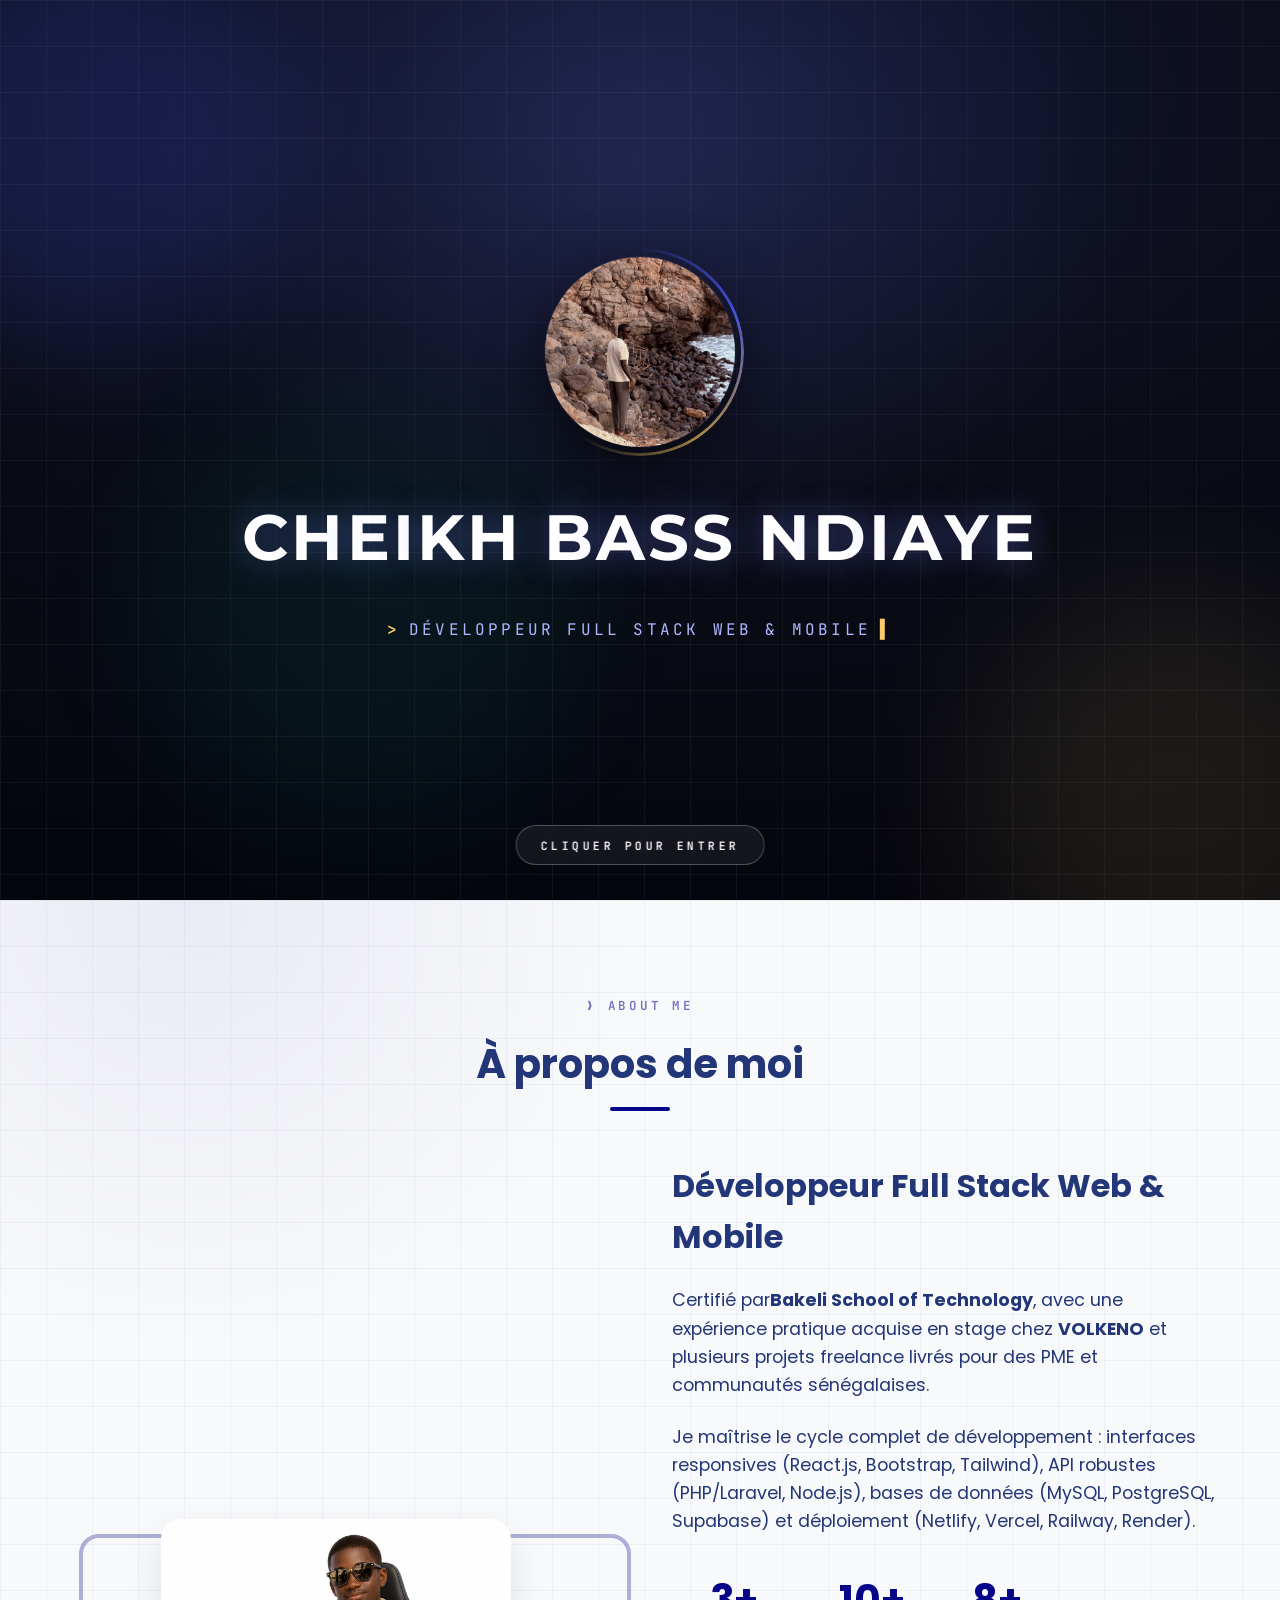
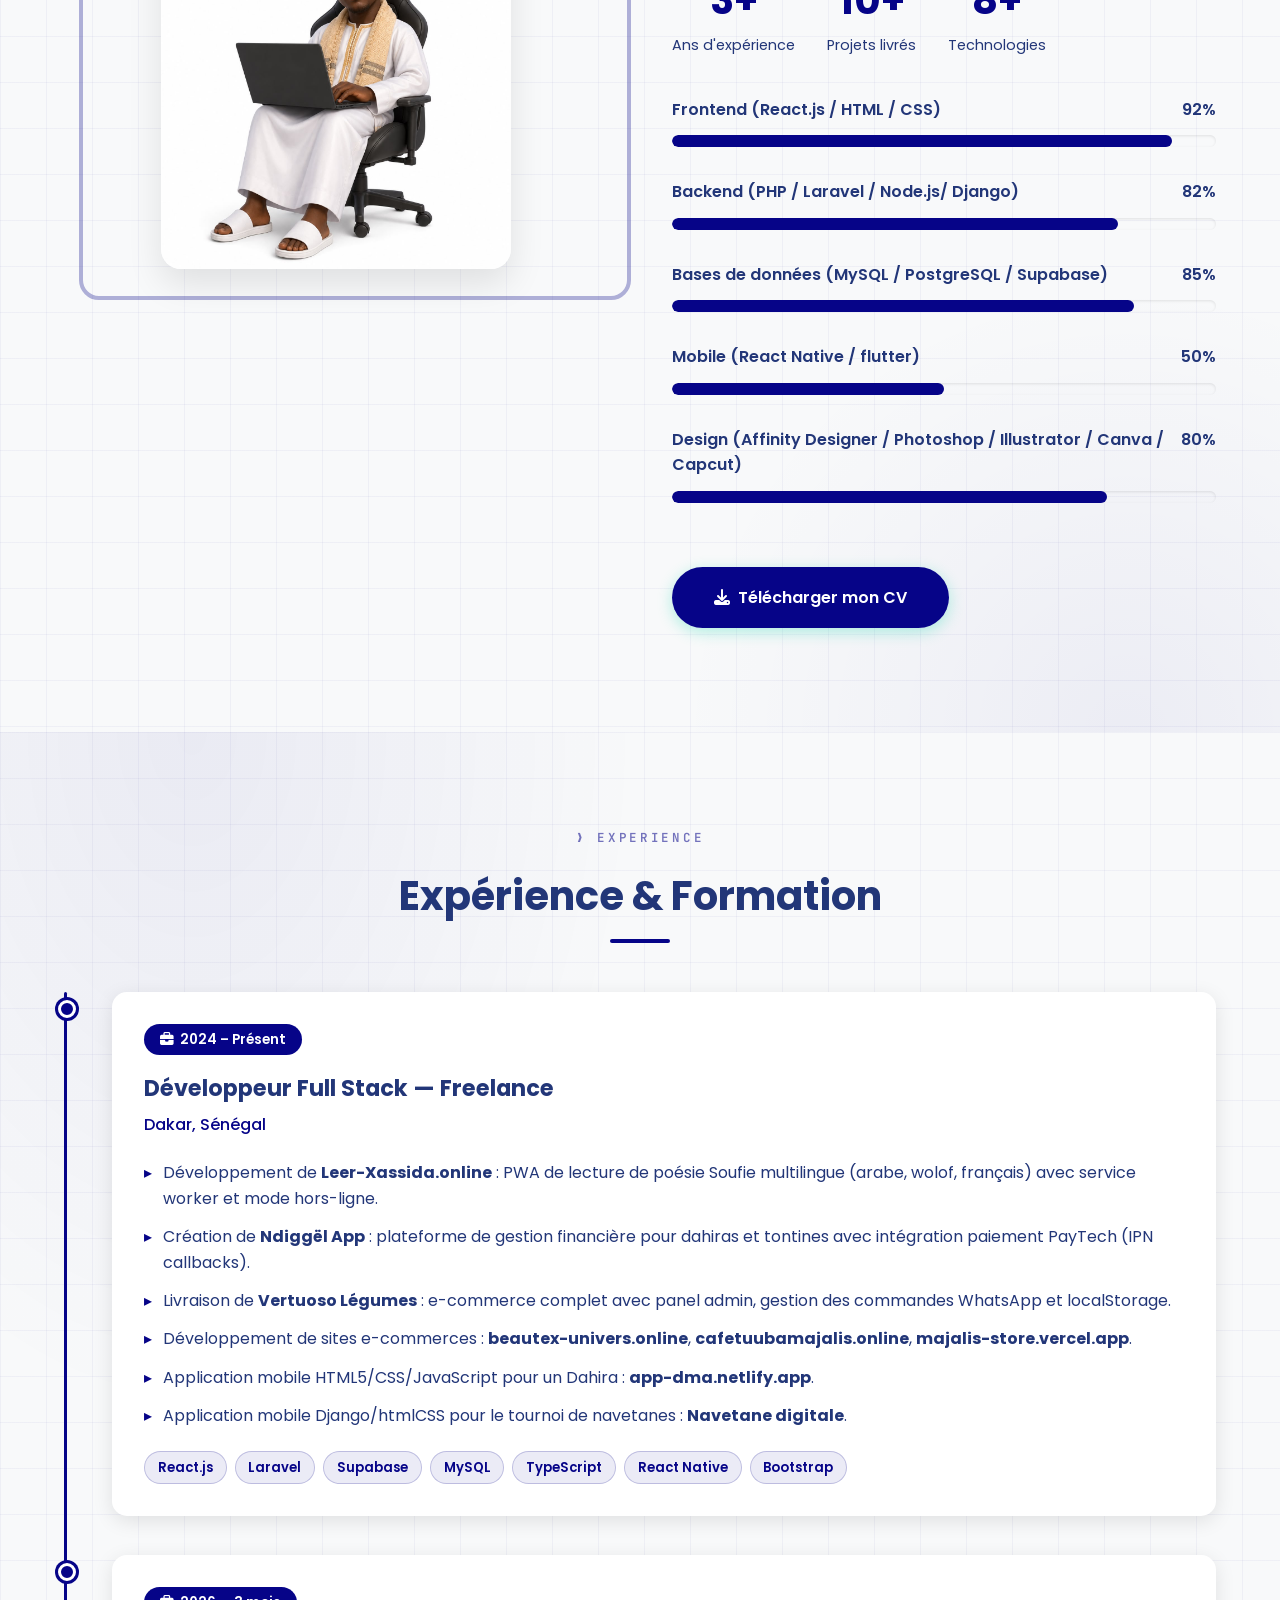
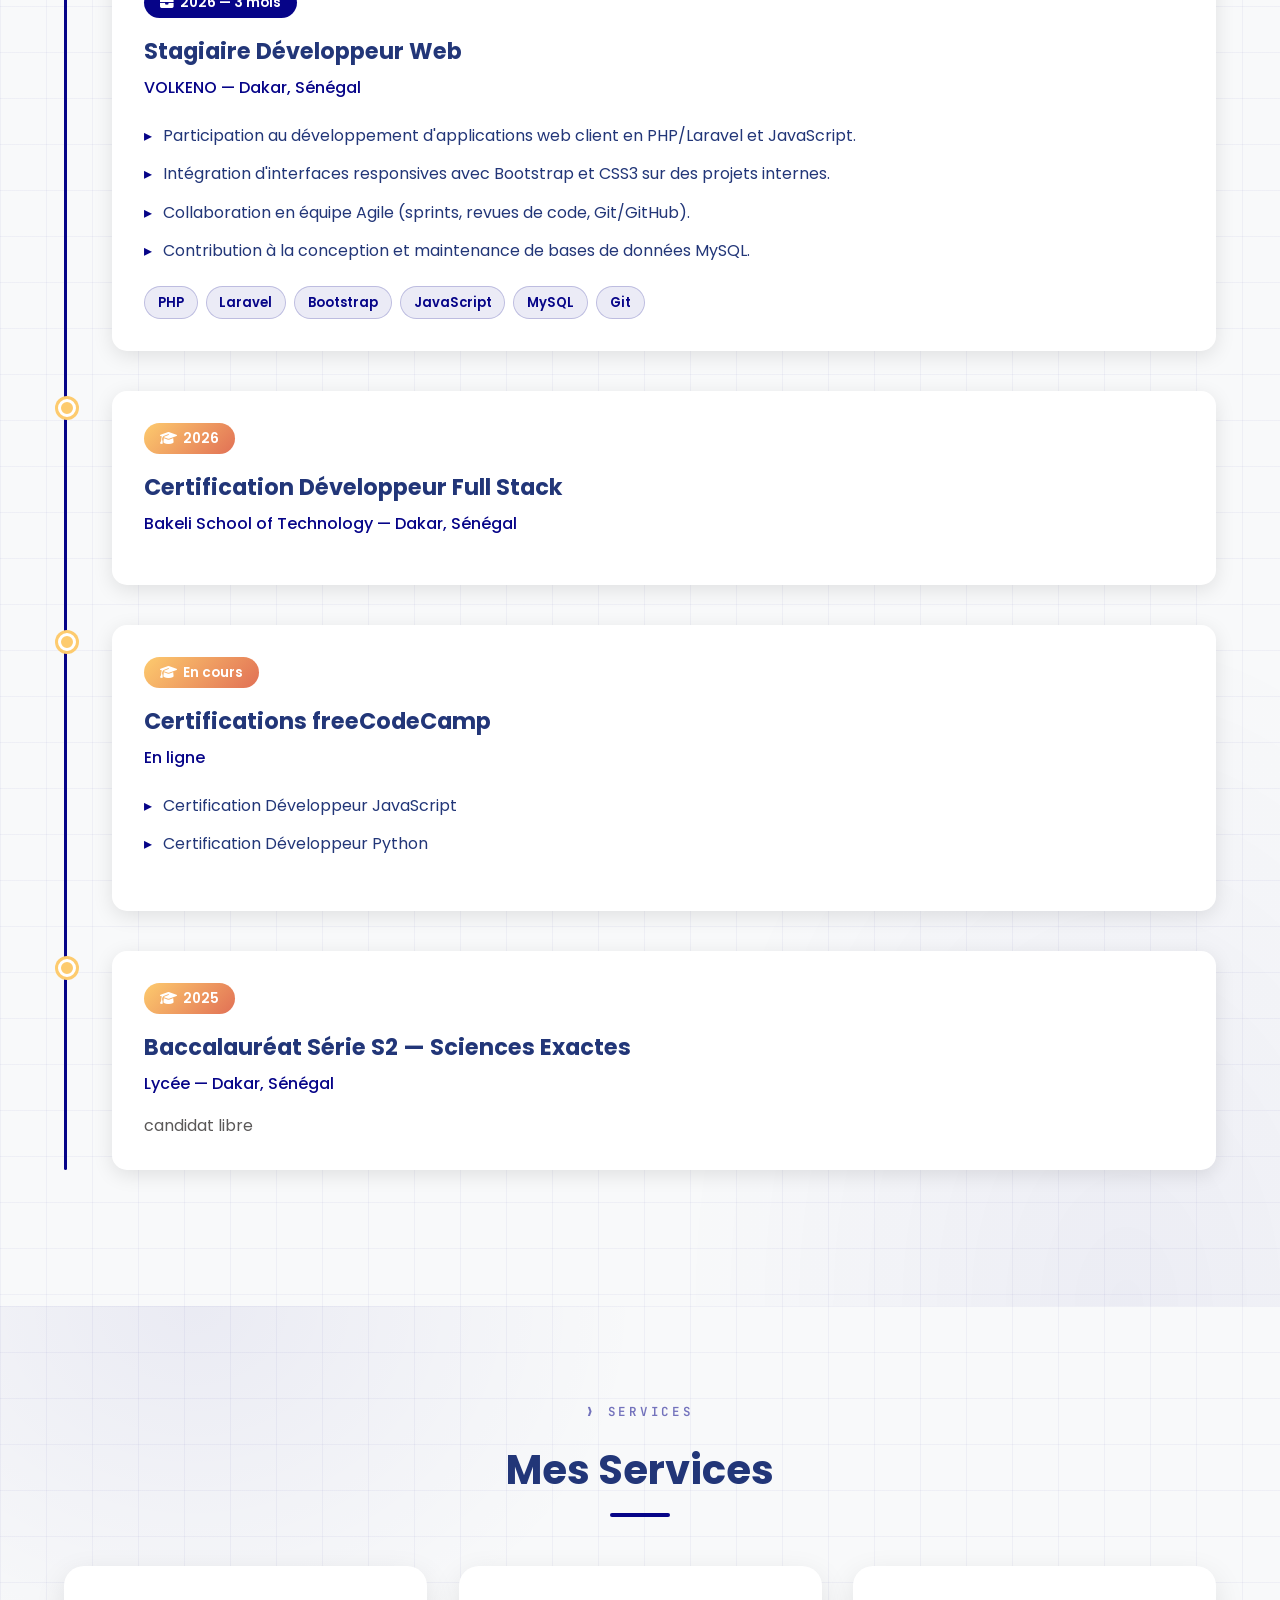
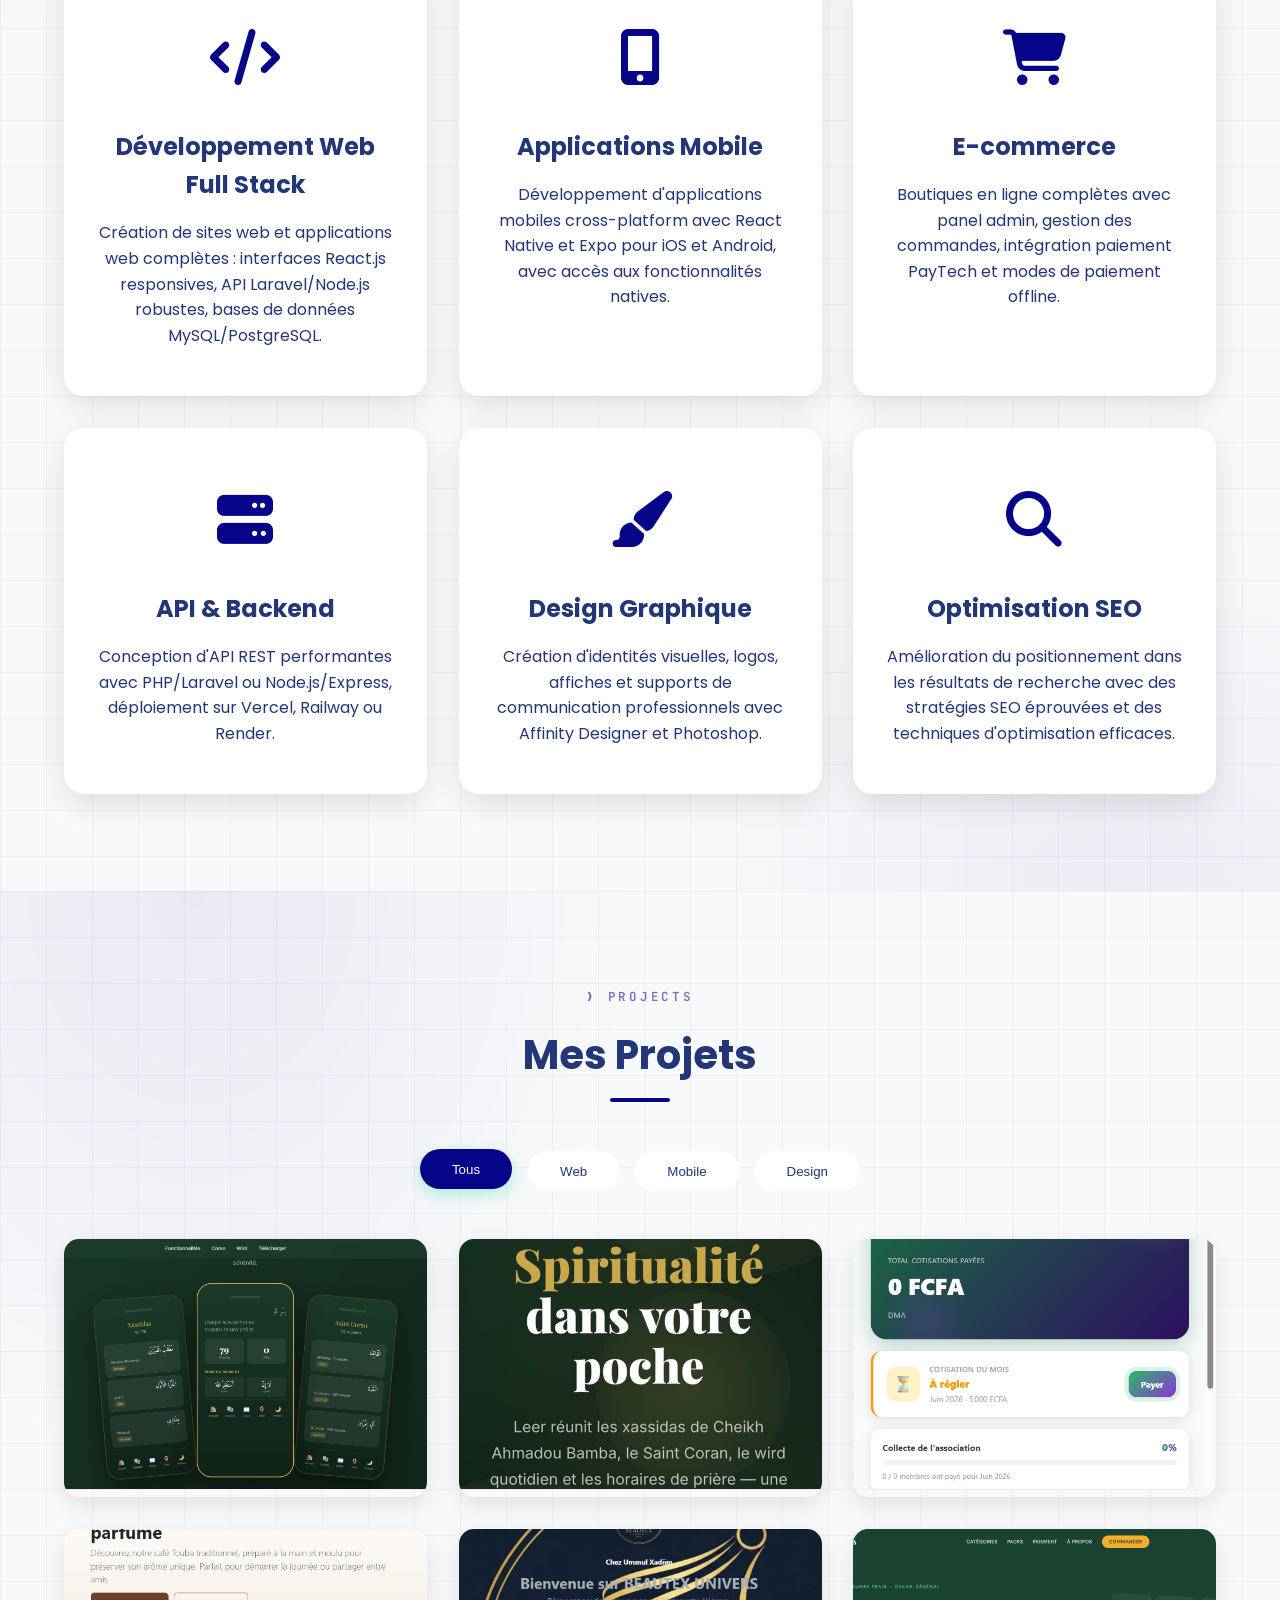
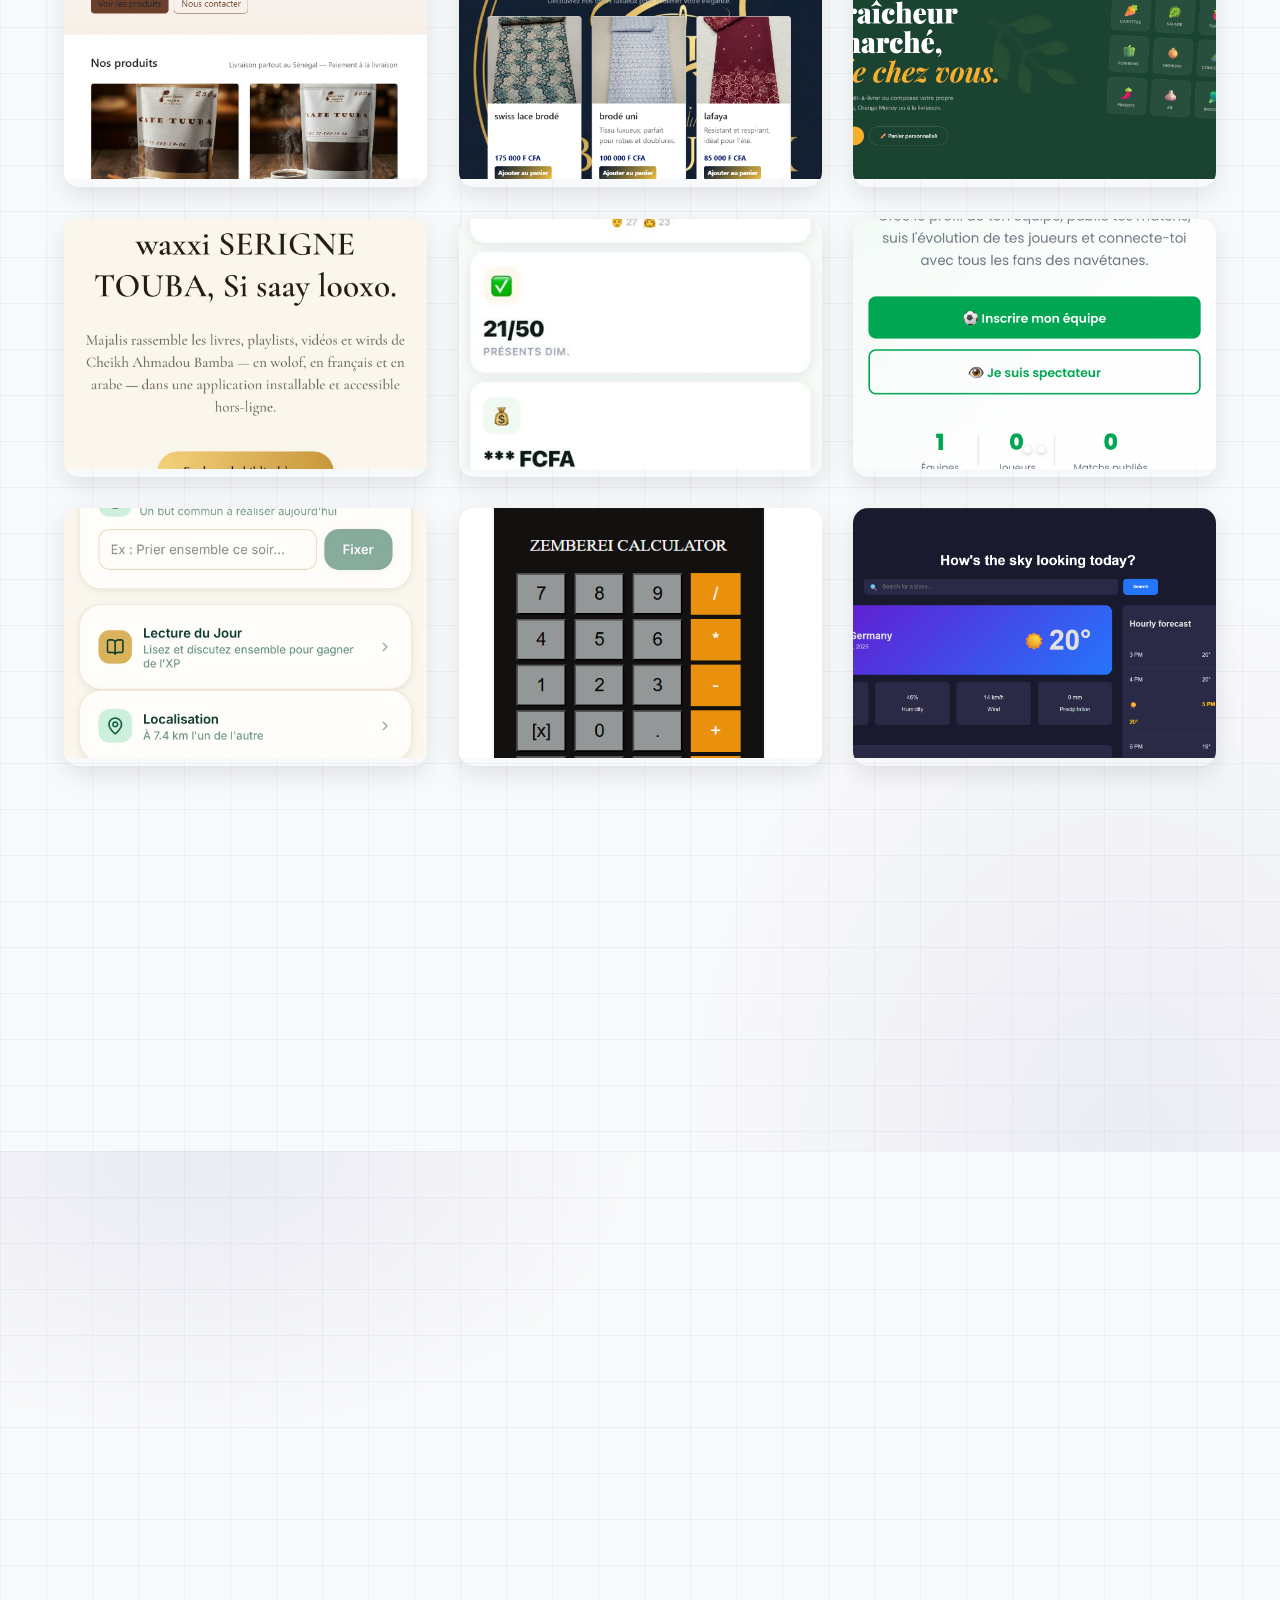
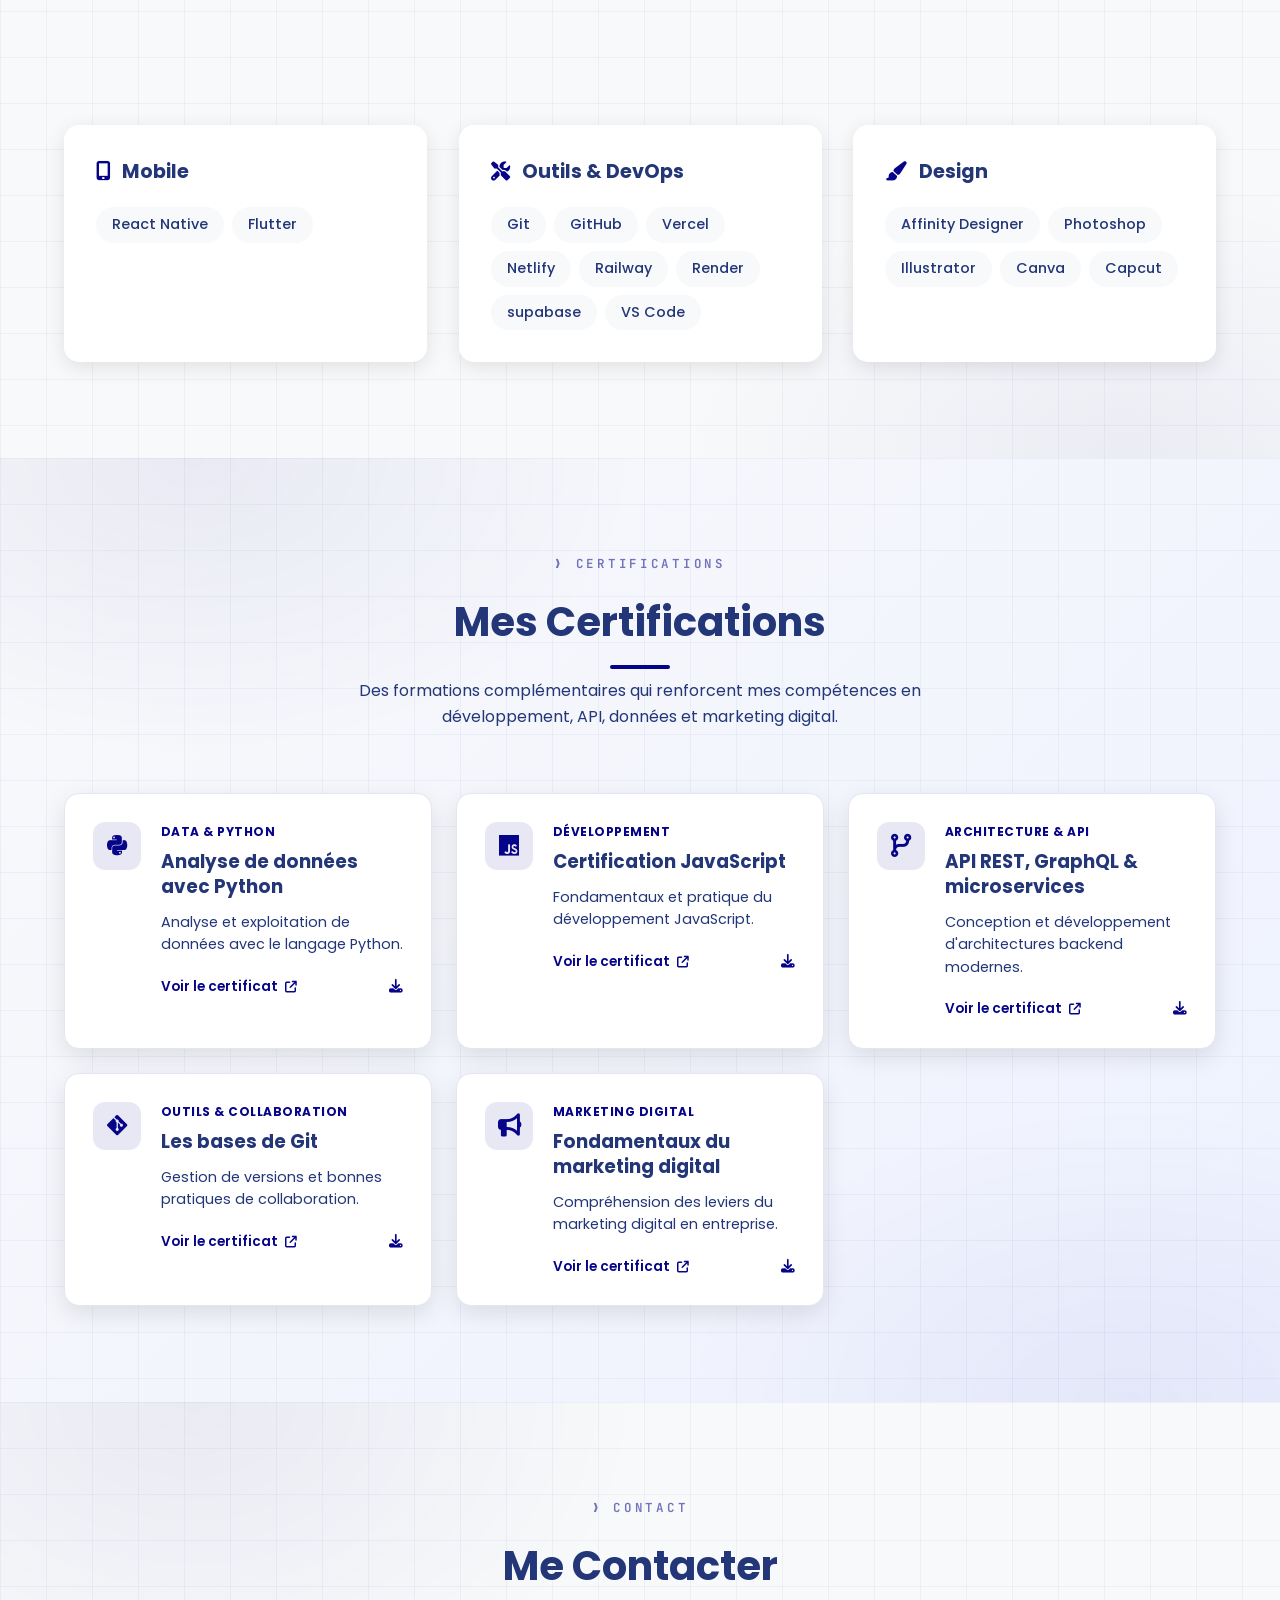
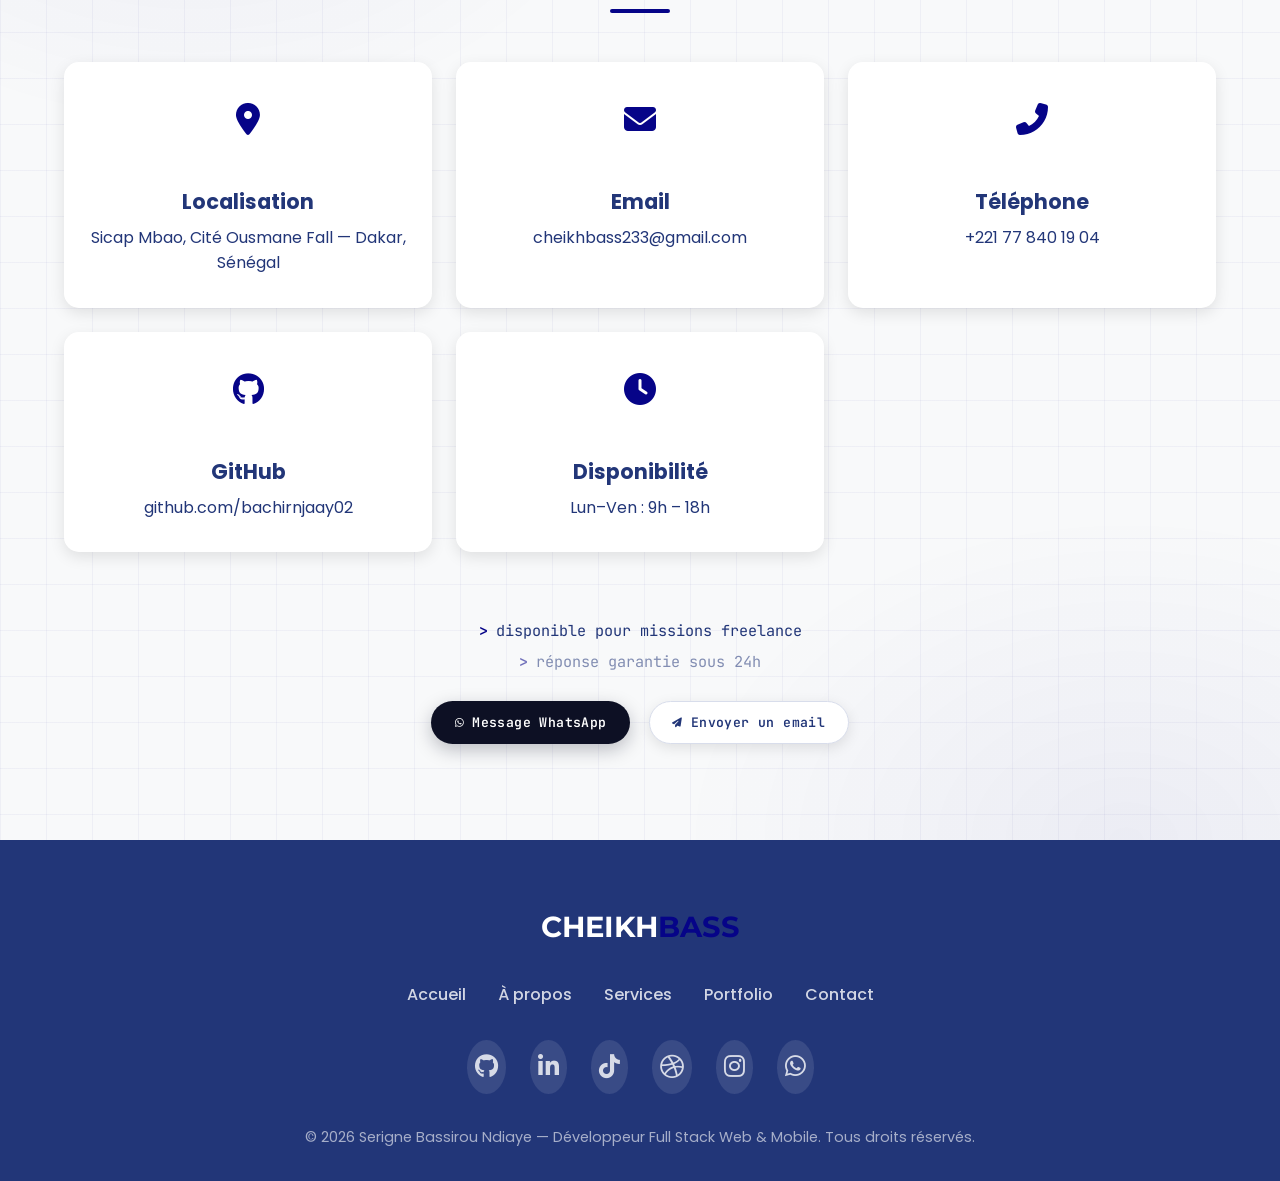
==== commit 795586fe: "redesign portfolio" ====
--- a/index.html
+++ b/index.html
@@ -5,313 +5,40 @@
     <meta charset="UTF-8">
     <meta name="viewport" content="width=device-width, initial-scale=1.0">
     <title>Cheikh Bass Ndiaye | Développeur Full Stack Web & Mobile</title>
+    <script>try{document.documentElement.setAttribute('data-theme',localStorage.getItem('cb-theme')||'light')}catch(e){}</script>
     <link rel="stylesheet" href="https://cdnjs.cloudflare.com/ajax/libs/font-awesome/6.4.0/css/all.min.css">
     <link
-        href="https://fonts.googleapis.com/css2?family=Poppins:wght@300;400;600;700&family=Montserrat:wght@400;700&display=swap"
+        href="https://fonts.googleapis.com/css2?family=Poppins:wght@300;400;600;700&family=Montserrat:wght@400;700&family=JetBrains+Mono:wght@400;600&display=swap"
         rel="stylesheet">
-    <link rel="stylesheet" href="style.css">
-    <style>
-        /* About Stats */
-        .about-stats {
-            display: flex;
-            gap: 2rem;
-            margin: 2rem 0;
-        }
-
-        .stat {
-            text-align: center;
-        }
-
-        .stat-number {
-            display: block;
-            font-size: 2.5rem;
-            font-weight: 700;
-            color: var(--primary);
-        }
-
-        .stat-label {
-            font-size: 0.9rem;
-            color: #636e72;
-        }
-
-        /* Timeline */
-        .timeline {
-            position: relative;
-            padding-left: 3rem;
-        }
-
-        .timeline::before {
-            content: '';
-            position: absolute;
-            left: 0;
-            top: 0;
-            bottom: 0;
-            width: 3px;
-            background: linear-gradient(180deg, var(--primary), var(--secondary));
-            border-radius: 2px;
-        }
-
-        .timeline-item {
-            position: relative;
-            margin-bottom: 2.5rem;
-        }
-
-        .timeline-dot {
-            position: absolute;
-            left: -3.4rem;
-            top: 0.5rem;
-            width: 18px;
-            height: 18px;
-            background: var(--primary);
-            border-radius: 50%;
-            border: 3px solid var(--light);
-            box-shadow: 0 0 0 3px var(--primary);
-        }
-
-        .timeline-dot.education {
-            background: var(--accent);
-            box-shadow: 0 0 0 3px var(--accent);
-        }
-
-        .timeline-content {
-            background: var(--light);
-            border-radius: 15px;
-            padding: 2rem;
-            box-shadow: 0 5px 20px var(--shadow);
-            border: 1px solid #e9ecef;
-        }
-
-        .timeline-date {
-            display: inline-block;
-            background: linear-gradient(135deg, var(--primary), var(--secondary));
-            color: white;
-            padding: 0.3rem 1rem;
-            border-radius: 20px;
-            font-size: 0.85rem;
-            font-weight: 600;
-            margin-bottom: 1rem;
-        }
-
-        .timeline-content h3 {
-            font-size: 1.4rem;
-            color: var(--dark);
-            margin-bottom: 0.3rem;
-        }
-
-        .timeline-content h4 {
-            color: var(--primary);
-            font-size: 1rem;
-            margin-bottom: 1rem;
-            font-weight: 500;
-        }
-
-        .timeline-content ul {
-            list-style: none;
-            padding: 0;
-            margin-bottom: 1rem;
-        }
-
-        .timeline-content ul li {
-            padding: 0.4rem 0;
-            padding-left: 1.2rem;
-            position: relative;
-            color: #636e72;
-        }
-
-        .timeline-content ul li::before {
-            content: '▸';
-            position: absolute;
-            left: 0;
-            color: var(--primary);
-        }
-
-        /* Tech Tags */
-        .tech-tags {
-            display: flex;
-            flex-wrap: wrap;
-            gap: 0.5rem;
-            margin-top: 1rem;
-        }
-
-        .tech-tags span {
-            background: rgba(6, 4, 136, 0.08);
-            color: var(--primary);
-            padding: 0.3rem 0.8rem;
-            border-radius: 20px;
-            font-size: 0.82rem;
-            font-weight: 600;
-            border: 1px solid rgba(6, 4, 136, 0.2);
-        }
-
-        /* Stack Grid */
-        .stack-grid {
-            display: grid;
-            grid-template-columns: repeat(auto-fit, minmax(280px, 1fr));
-            gap: 2rem;
-        }
-
-        .stack-category {
-            background: var(--light);
-            border-radius: 15px;
-            padding: 2rem;
-            box-shadow: 0 5px 20px var(--shadow);
-            border: 1px solid #e9ecef;
-            transition: var(--transition);
-        }
-
-        .stack-category:hover {
-            transform: translateY(-5px);
-            box-shadow: 0 10px 30px rgba(0, 0, 0, 0.1);
-        }
-
-        .stack-category h3 {
-            color: var(--dark);
-            margin-bottom: 1.2rem;
-            font-size: 1.2rem;
-        }
-
-        .stack-category h3 i {
-            color: var(--primary);
-            margin-right: 0.5rem;
-        }
-
-        .stack-items {
-            display: flex;
-            flex-wrap: wrap;
-            gap: 0.5rem;
-        }
-
-        .stack-item {
-            background: var(--bg-light);
-            color: var(--dark);
-            padding: 0.4rem 1rem;
-            border-radius: 20px;
-            font-size: 0.9rem;
-            font-weight: 500;
-            border: 1px solid #e9ecef;
-            transition: var(--transition);
-        }
-
-        .stack-item:hover {
-            background: var(--primary);
-            color: white;
-            border-color: var(--primary);
-        }
-
-        /* Overlay Tags & btn-light */
-        .overlay-tags {
-            display: flex;
-            flex-wrap: wrap;
-            gap: 0.4rem;
-            margin: 0.5rem 0;
-        }
-
-        .overlay-tags span {
-            background: rgba(255, 255, 255, 0.2);
-            color: white;
-            padding: 0.2rem 0.6rem;
-            border-radius: 10px;
-            font-size: 0.75rem;
-            backdrop-filter: blur(5px);
-        }
-
-        .btn-light {
-            display: inline-block;
-            margin-top: 0.8rem;
-            padding: 0.5rem 1.2rem;
-            background: rgba(255, 255, 255, 0.25);
-            color: white;
-            border: 1px solid rgba(255, 255, 255, 0.5);
-            border-radius: 20px;
-            font-size: 0.85rem;
-            font-weight: 600;
-            text-decoration: none;
-            transition: var(--transition);
-        }
-
-        .btn-light:hover {
-            background: white;
-            color: var(--primary);
-        }
-
-        /* Section1 pour portfolio */
-        .section1 {
-            padding: 6rem 5%;
-            background-color: var(--bg-light);
-        }
-
-        /* Contact — grille 3 colonnes, icône centrée */
-        .contact-wrapper {
-            max-width: 1200px;
-            margin: 0 auto;
-        }
-
-        .contact-info {
-            display: grid;
-            grid-template-columns: repeat(3, 1fr);
-            gap: 1.5rem;
-        }
-
-        .contact-info .contact-card {
-            flex-direction: column;
-            align-items: center;
-            text-align: center;
-            padding: 2rem 1rem;
-        }
-
-        .contact-info .contact-card .contact-icon {
-            font-size: 2rem;
-            margin-right: 0;
-            margin-bottom: 1rem;
-        }
-
-        .contact-info .contact-card .contact-details h3 {
-            margin-bottom: 0.4rem;
-        }
-
-        @media (max-width: 900px) {
-            .contact-info {
-                grid-template-columns: repeat(2, 1fr);
-            }
-        }
-
-        @media (max-width: 768px) {
-            .about-stats {
-                gap: 1rem;
-            }
-
-            .stat-number {
-                font-size: 1.8rem;
-            }
-
-            .timeline {
-                padding-left: 2rem;
-            }
-
-            .timeline-dot {
-                left: -2.4rem;
-            }
-
-            .contact-info {
-                grid-template-columns: repeat(2, 1fr);
-            }
-        }
-
-        @media (max-width: 480px) {
-            .contact-info {
-                grid-template-columns: 1fr;
-            }
-        }
-    </style>
+    <link rel="stylesheet" href="assets/css/style.css">
+    <link rel="stylesheet" href="assets/css/sections.css">
 </head>
 
 <body>
+    <!-- Intro plein écran (une fois par session) -->
+    <div class="intro-overlay" id="intro" aria-hidden="true">
+        <div class="intro-glow g1"></div>
+        <div class="intro-glow g2"></div>
+        <div class="intro-glow g3"></div>
+        <div class="intro-inner">
+            <div class="intro-photo">
+                <div class="intro-ring"></div>
+                <img src="assets/images/intro-photo.jpg" alt="Cheikh Bass Ndiaye">
+                <div class="intro-scan"></div>
+            </div>
+            <div class="intro-name">Cheikh Bass Ndiaye</div>
+            <p class="intro-role"><span class="prompt">&gt;</span> <span class="intro-typed"></span><span
+                    class="intro-caret">▌</span></p>
+        </div>
+        <button class="intro-skip" type="button" aria-label="Passer l'intro et entrer sur le site">CLIQUER POUR ENTRER</button>
+    </div>
+
     <!-- Header -->
     <header id="header">
-        <a href="#home" class="logo">CHEIKH<span>BASS</span><span style="color: gray;"> code</span></a>
+        <a href="index.html" class="logo">CHEIKH<span>BASS</span><span style="color: gray;"> code</span></a>
 
         <ul class="nav-links">
-            <li><a href="#home">Accueil</a></li>
+            <li><a href="#home" class="active">Accueil</a></li>
             <li><a href="#about">À propos</a></li>
             <li><a href="#experience">Expérience</a></li>
             <li><a href="#services">Services</a></li>
@@ -320,6 +47,10 @@
             <li><a href="#contact">Contact</a></li>
         </ul>
 
+        <button class="theme-toggle" id="theme-toggle" aria-label="Basculer le thème clair / sombre">
+            <i class="fas fa-moon"></i>
+        </button>
+
         <div class="hamburger">
             <div></div>
             <div></div>
@@ -329,21 +60,44 @@
 
     <!-- Hero Section -->
     <section class="hero" id="home">
+        <!-- Badge ID pendante (animation style lanyard) -->
+        <div class="id-badge" aria-hidden="true">
+            <div class="id-assembly">
+                <div class="lanyard"></div>
+                <div class="lanyard-clip"></div>
+                <div class="id-card">
+                    <div class="id-photo">
+                        <img src="assets/images/img-card.JPG" alt="">
+                    </div>
+                    <div class="id-info">
+                        <span class="id-name">Cheikh Bass</span>
+                        <span class="id-role">Full Stack Dev</span>
+                    </div>
+                </div>
+            </div>
+        </div>
+
         <div class="hero-content">
             <div class="hero-text">
+                <span class="hero-badge"><i class="fas fa-circle"></i>Disponible pour missions</span>
                 <h4>Bonjour, Je suis</h4>
                 <h1>Cheikh Bass Ndiaye <span>Développeur Full Stack</span></h1>
                 <p>Développeur Full Stack Web & Mobile diplômé de Bakeli School of Technology. Je construis des
                     applications performantes, des interfaces responsives et des API robustes pour des PME et
                     communautés sénégalaises.</p>
                 <div class="hero-btns">
-                    <a href="#portfolio" class="btn btn-primary">Voir mes projets</a>
-                    <a href="#contact" class="btn btn-secondary">Me contacter</a>
+                    <a href="#portfolio" class="btn-mini btn-mini-black"><i class="fas fa-play"></i>Voir mes projets</a>
+                    <a href="#contact" class="btn-mini btn-mini-light"><i class="fas fa-paper-plane"></i>Me contacter</a>
+                </div>
+                <div class="hero-terminal">
+                    <div><span class="prompt">&gt;</span>explore mes projets ci-dessous</div>
+                    <div class="muted"><span class="prompt">&gt;</span>ouvert au freelance & aux opportunités
+                        full-time</div>
                 </div>
             </div>
 
             <div class="hero-image">
-                <img src="code.png" alt="Cheikh Bass Ndiaye — Développeur Full Stack">
+                <img src="assets/images/code.png" alt="Cheikh Bass Ndiaye — Développeur Full Stack">
 
                 <div class="social-links">
                     <a href="https://github.com/bachirnjaay02" target="_blank" title="GitHub"><i
@@ -362,17 +116,19 @@
                 </div>
             </div>
         </div>
+
+        <a href="#about" class="hero-scroll">scroll</a>
     </section>
 
     <!-- About Section -->
     <section class="section" id="about">
-        <div class="section-title">
+        <div class="section-title" data-label="About Me">
             <h2>À propos de moi</h2>
         </div>
 
         <div class="about-content section-content">
             <div class="about-image">
-                <img src="seexbassdev.png" alt="Cheikh Bass Ndiaye">
+                <img src="assets/images/seexbassdev.png" alt="Cheikh Bass Ndiaye">
             </div>
 
             <div class="about-text">
@@ -451,7 +207,7 @@
                     </div>
                 </div>
 
-                <a href="CV CHEIKHBASSCODE_devfullstack.pdf" class="btn btn-primary" download
+                <a href="assets/documents/CV CHEIKHBASSCODE_devfullstack.pdf" class="btn btn-primary" download
                     style="margin-top: 2rem; display: inline-block;">
                     <i class="fas fa-download" style="margin-right: 0.5rem;"></i>Télécharger mon CV
                 </a>
@@ -461,7 +217,7 @@
 
     <!-- Experience & Education Section -->
     <section class="section" id="experience" style="background-color: var(--bg-light);">
-        <div class="section-title">
+        <div class="section-title" data-label="Experience">
             <h2>Expérience & Formation</h2>
         </div>
 
@@ -555,7 +311,7 @@
 
     <!-- Services Section -->
     <section class="section" id="services">
-        <div class="section-title">
+        <div class="section-title" data-label="Services">
             <h2>Mes Services</h2>
         </div>
 
@@ -618,7 +374,7 @@
 
     <!-- Portfolio Section -->
     <section class="section1" id="portfolio">
-        <div class="section-title">
+        <div class="section-title" data-label="Projects">
             <h2>Mes Projets</h2>
         </div>
 
@@ -632,7 +388,7 @@
 
             <div class="portfolio-grid">
                 <div class="portfolio-item" data-category="mobile">
-                    <img src="leer-xassida.png" alt="Leer Xassida">
+                    <img src="assets/images/leer-xassida.png" alt="Leer Xassida">
                     <div class="portfolio-overlay">
                         <h3>Leer-Xassida.online</h3>
                         <p>PWA de lecture de poésie Soufie multilingue (arabe, wolof, français) avec mode hors-ligne</p>
@@ -643,7 +399,7 @@
                     </div>
                 </div>
                 <div class="portfolio-item" data-category="mobile">
-                    <img src="leer-landing.jpeg" alt="Leer Landing">
+                    <img src="assets/images/leer-landing.jpeg" alt="Leer Landing">
                     <div class="portfolio-overlay">
                         <h3>Leer-Landing.online</h3>
                         <p>Site de destination pour présenter les services et produits de Leer Xassida</p>
@@ -655,7 +411,7 @@
                 </div>
 
                 <div class="portfolio-item" data-category="mobile">
-                    <img src="ndiggel-app.png" alt="Ndiggël App">
+                    <img src="assets/images/ndiggel-app.png" alt="Ndiggël App">
                     <div class="portfolio-overlay">
                         <h3>Ndiggël App</h3>
                         <p>Plateforme de gestion financière pour dahiras et tontines avec intégration paiement PayTech
@@ -667,7 +423,7 @@
                 </div>
 
                 <div class="portfolio-item" data-category="web">
-                    <img src="CAFETUUBAMAJALIS.png" alt="Cafe Tuuba Majalis"
+                    <img src="assets/images/CAFETUUBAMAJALIS.png" alt="Cafe Tuuba Majalis"
                         onerror="this.src='https://images.unsplash.com/photo-1447933601403-0c6688de566e?w=600&h=400&fit=crop&auto=format'">
                     <div class="portfolio-overlay">
                         <h3>Cafe Tuuba Majalis</h3>
@@ -678,7 +434,7 @@
                 </div>
 
                 <div class="portfolio-item" data-category="web">
-                    <img src="BEAUTEXUNIVERS.png" alt="Beautex Univers"
+                    <img src="assets/images/BEAUTEXUNIVERS.png" alt="Beautex Univers"
                         onerror="this.src='https://images.unsplash.com/photo-1558618666-fcd25c85cd64?w=600&h=400&fit=crop&auto=format'">
                     <div class="portfolio-overlay">
                         <h3>Beautex Univers</h3>
@@ -689,7 +445,7 @@
                 </div>
 
                 <div class="portfolio-item" data-category="web">
-                    <img src="vertuoso.png" alt="Vertuoso Légumes">
+                    <img src="assets/images/vertuoso.png" alt="Vertuoso Légumes">
                     <div class="portfolio-overlay">
                         <h3>Vertuoso Légumes</h3>
                         <p>E-commerce légumes Dakar — commandes WhatsApp, panel admin, paiement offline</p>
@@ -700,7 +456,7 @@
                 </div>
 
                 <div class="portfolio-item" data-category="mobile">
-                    <img src="majalis app.jpg" alt="Majalis App">
+                    <img src="assets/images/majalis app.jpg" alt="Majalis App">
                     <div class="portfolio-overlay">
                         <h3>Majalis App</h3>
                         <p>App mobile Mouride : Xassidas, compteur Wird, horaires de prières</p>
@@ -710,7 +466,7 @@
                 </div>
 
                 <div class="portfolio-item" data-category="mobile">
-                    <img src="dma app.jpg" alt="App DMA">
+                    <img src="assets/images/dma app.jpg" alt="App DMA">
                     <div class="portfolio-overlay">
                         <h3>App DMA — Dahira</h3>
                         <p>Application mobile pour un Dahira sénégalais</p>
@@ -721,8 +477,8 @@
                 <div class="portfolio-item navetane-card" data-category="mobile">
                     <div class="navetane-gallery" aria-label="Aperçu des écrans de l'application Navétane">
                         <div class="navetane-track">
-                            <img src="navetane 1.png" alt="Écran d'accueil de l'application Navétane">
-                            <img src="navetane 2.png" alt="Écran des résultats de l'application Navétane">
+                            <img src="assets/images/navetane 1.png" alt="Écran d'accueil de l'application Navétane">
+                            <img src="assets/images/navetane 2.png" alt="Écran des résultats de l'application Navétane">
                         </div>
                         <div class="navetane-dots" aria-hidden="true"><span></span><span></span></div>
                     </div>
@@ -735,7 +491,7 @@
                     </div>
                 </div>
                 <div class="portfolio-item" data-category="mobile">
-                    <img src="seexbass&magou app.jpg" alt="Seexbass & Magou App">
+                    <img src="assets/images/seexbass&magou app.jpg" alt="Seexbass & Magou App">
                     <div class="portfolio-overlay">
                         <h3>Seexbass & Magou</h3>
                         <p>Application mobile — projet personnel</p>
@@ -746,7 +502,7 @@
                 </div>
 
                 <div class="portfolio-item" data-category="web">
-                    <img src="zemberei.png" alt="Zemberei Calculator">
+                    <img src="assets/images/zemberei.png" alt="Zemberei Calculator">
                     <div class="portfolio-overlay">
                         <h3>Zemberei Calculator</h3>
                         <p>Calculatrice web interactive et responsive</p>
@@ -754,7 +510,7 @@
                     </div>
                 </div>
                 <div class="portfolio-item" data-category="web">
-                    <img src="weather-now.png" alt="Weather Now">
+                    <img src="assets/images/weather-now.png" alt="Weather Now">
                     <div class="portfolio-overlay">
                         <h3>Weather Now</h3>
                         <p>Application météo interactive et responsive</p>
@@ -762,21 +518,21 @@
                     </div>
                 </div>
                 <div class="portfolio-item" data-category="design">
-                    <img src="miniature cloture FULKU MASHOUNE.jpg" alt="miniature cloture FULKU MASHOUNE">
+                    <img src="assets/images/miniature cloture FULKU MASHOUNE.jpg" alt="miniature cloture FULKU MASHOUNE">
                     <div class="portfolio-overlay">
                         <h3>Miniature Cloture FULKU MASHOUNE</h3>
                         <p>Miniature de cloture FULKU MASHOUNE pour Youtube</p>
                     </div>
                 </div>
                 <div class="portfolio-item" data-category="design">
-                    <img src="RECTO-VRTU.png" alt="RECTO VRTU">
+                    <img src="assets/images/RECTO-VRTU.png" alt="RECTO VRTU">
                     <div class="portfolio-overlay">
                         <h3>RECTO VRTU</h3>
                         <p>carte de visite pour Vertuoso Légumes</p>
                     </div>
                 </div>
                 <div class="portfolio-item" data-category="design">
-                    <img src="match-day.jpg" alt="Match Day">
+                    <img src="assets/images/match-day.jpg" alt="Match Day">
                     <div class="portfolio-overlay">
                         <h3>Match Day</h3>
                         <p>Affiche sportive </p>
@@ -789,7 +545,7 @@
 
     <!-- Stack Technique Section -->
     <section class="section" id="stack">
-        <div class="section-title">
+        <div class="section-title" data-label="Tech Stack">
             <h2>Stack Technique</h2>
         </div>
 
@@ -848,7 +604,6 @@
                     <span class="stack-item">Render</span>
                     <span class="stack-item">supabase</span>
                     <span class="stack-item">VS Code</span>
-
                 </div>
             </div>
 
@@ -867,7 +622,7 @@
 
     <!-- Certifications Section -->
     <section class="section certifications-section" id="certifications">
-        <div class="section-title">
+        <div class="section-title" data-label="Certifications">
             <h2>Mes Certifications</h2>
             <p class="section-intro">Des formations complémentaires qui renforcent mes compétences en développement,
                 API, données et marketing digital.</p>
@@ -881,10 +636,10 @@
                     <h3>Analyse de données avec Python</h3>
                     <p>Analyse et exploitation de données avec le langage Python.</p>
                     <div class="certification-actions">
-                        <a href="certificat-analyse-de-donn-es-avec-le-langage-python.pdf" target="_blank"
+                        <a href="assets/documents/certificat-analyse-de-donn-es-avec-le-langage-python.pdf" target="_blank"
                             rel="noopener" class="certification-link">Voir le certificat <i
                                 class="fas fa-arrow-up-right-from-square"></i></a>
-                        <a href="certificat-analyse-de-donn-es-avec-le-langage-python.pdf" download
+                        <a href="assets/documents/certificat-analyse-de-donn-es-avec-le-langage-python.pdf" download
                             aria-label="Télécharger le certificat Python"><i class="fas fa-download"></i></a>
                     </div>
                 </div>
@@ -897,10 +652,10 @@
                     <h3>Certification JavaScript</h3>
                     <p>Fondamentaux et pratique du développement JavaScript.</p>
                     <div class="certification-actions">
-                        <a href="certificat-javascript.pdf" target="_blank" rel="noopener"
+                        <a href="assets/documents/certificat-javascript.pdf" target="_blank" rel="noopener"
                             class="certification-link">Voir le certificat <i
                                 class="fas fa-arrow-up-right-from-square"></i></a>
-                        <a href="certificat-javascript.pdf" download
+                        <a href="assets/documents/certificat-javascript.pdf" download
                             aria-label="Télécharger le certificat JavaScript"><i class="fas fa-download"></i></a>
                     </div>
                 </div>
@@ -911,12 +666,12 @@
                 <div class="certification-content">
                     <span class="certification-category">Architecture & API</span>
                     <h3>API REST, GraphQL & microservices</h3>
-                    <p>Conception et développement d’architectures backend modernes.</p>
+                    <p>Conception et développement d'architectures backend modernes.</p>
                     <div class="certification-actions">
-                        <a href="certificat-conception-et-d-veloppement-d-api-rest-graphql-et-microservices.pdf"
+                        <a href="assets/documents/certificat-conception-et-d-veloppement-d-api-rest-graphql-et-microservices.pdf"
                             target="_blank" rel="noopener" class="certification-link">Voir le certificat <i
                                 class="fas fa-arrow-up-right-from-square"></i></a>
-                        <a href="certificat-conception-et-d-veloppement-d-api-rest-graphql-et-microservices.pdf"
+                        <a href="assets/documents/certificat-conception-et-d-veloppement-d-api-rest-graphql-et-microservices.pdf"
                             download aria-label="Télécharger le certificat API"><i class="fas fa-download"></i></a>
                     </div>
                 </div>
@@ -929,10 +684,10 @@
                     <h3>Les bases de Git</h3>
                     <p>Gestion de versions et bonnes pratiques de collaboration.</p>
                     <div class="certification-actions">
-                        <a href="certificat-les-bases-de-git.pdf" target="_blank" rel="noopener"
+                        <a href="assets/documents/certificat-les-bases-de-git.pdf" target="_blank" rel="noopener"
                             class="certification-link">Voir le certificat <i
                                 class="fas fa-arrow-up-right-from-square"></i></a>
-                        <a href="certificat-les-bases-de-git.pdf" download aria-label="Télécharger le certificat Git"><i
+                        <a href="assets/documents/certificat-les-bases-de-git.pdf" download aria-label="Télécharger le certificat Git"><i
                                 class="fas fa-download"></i></a>
                     </div>
                 </div>
@@ -945,11 +700,12 @@
                     <h3>Fondamentaux du marketing digital</h3>
                     <p>Compréhension des leviers du marketing digital en entreprise.</p>
                     <div class="certification-actions">
-                        <a href="certificat-comprendre-les-fondamentaux-du-marketing-digital-en-entreprise.pdf"
+                        <a href="assets/documents/certificat-comprendre-les-fondamentaux-du-marketing-digital-en-entreprise.pdf"
                             target="_blank" rel="noopener" class="certification-link">Voir le certificat <i
                                 class="fas fa-arrow-up-right-from-square"></i></a>
-                        <a href="certificat-comprendre-les-fondamentaux-du-marketing-digital-en-entreprise.pdf" download
-                            aria-label="Télécharger le certificat marketing digital"><i class="fas fa-download"></i></a>
+                        <a href="assets/documents/certificat-comprendre-les-fondamentaux-du-marketing-digital-en-entreprise.pdf" download
+                            aria-label="Télécharger le certificat marketing digital"><i
+                                class="fas fa-download"></i></a>
                     </div>
                 </div>
             </article>
@@ -958,7 +714,7 @@
 
     <!-- Contact Section -->
     <section class="section" id="contact" style="background-color: var(--bg-light);">
-        <div class="section-title">
+        <div class="section-title" data-label="Contact">
             <h2>Me Contacter</h2>
         </div>
 
@@ -980,7 +736,9 @@
                     </div>
                     <div class="contact-details">
                         <h3>Email</h3>
-                        <p>cheikhbass233@gmail.com</p>
+                        <p><a
+                                href="mailto:cheikhbass233@gmail.com"
+                                style="color: inherit; text-decoration: none;">cheikhbass233@gmail.com</a></p>
                     </div>
                 </div>
 
@@ -1000,7 +758,8 @@
                     </div>
                     <div class="contact-details">
                         <h3>GitHub</h3>
-                        <p>github.com/bachirnjaay02</p>
+                        <p><a href="https://github.com/bachirnjaay02" target="_blank"
+                                style="color: inherit; text-decoration: none;">github.com/bachirnjaay02</a></p>
                     </div>
                 </div>
 
@@ -1015,45 +774,35 @@
                 </div>
             </div>
 
-            <!-- <div class="contact-form">
-                <form id="form">
-                    <div class="form-group">
-                        <input type="text" class="form-control" placeholder="Votre nom" required>
-                    </div>
-
-                    <div class="form-group">
-                        <input type="email" class="form-control" placeholder="Votre email" required>
-                    </div>
-
-                    <div class="form-group">
-                        <input type="text" class="form-control" placeholder="Sujet">
-                    </div>
-
-                    <div class="form-group">
-                        <textarea class="form-control" rows="5" placeholder="Votre message" required style="resize:vertical;"></textarea>
-                    </div>
-
-                    <button type="submit" class="submit-btn">
-                        
-                        <i class="fas fa-paper-plane" style="margin-right:0.5rem;"></a></i>Envoyer le message
-                    </button>
-                </form>
-            </div> -->
+            <!-- CTA adapté du style "Send Message" de la vidéo -->
+            <div class="contact-cta">
+                <div class="hero-terminal" style="text-align:center; margin-bottom:1.5rem;">
+                    <div><span class="prompt">&gt;</span>disponible pour missions freelance</div>
+                    <div class="muted"><span class="prompt">&gt;</span>réponse garantie sous 24h</div>
+                </div>
+                <div style="display: flex; gap: 1.2rem; justify-content: center; flex-wrap: wrap;">
+                    <a href="whatsapp://send?phone=221778401904" target="_blank" class="btn-mini btn-mini-black">
+                        <i class="fab fa-whatsapp"></i>Message WhatsApp
+                    </a>
+                    <a href="mailto:cheikhbass233@gmail.com" class="btn-mini btn-mini-light">
+                        <i class="fas fa-paper-plane"></i>Envoyer un email
+                    </a>
+                </div>
+            </div>
         </div>
     </section>
 
     <!-- Footer -->
     <footer>
         <div class="footer-content">
-            <a href="#" class="footer-logo">CHEIKH<span>BASS</span></a>
+            <a href="index.html" class="footer-logo">CHEIKH<span>BASS</span></a>
 
             <ul class="footer-links">
-                <li><a href="#home">Accueil</a></li>
-                <li><a href="#about">À propos</a></li>
-                <li><a href="#experience">Expérience</a></li>
-                <li><a href="#services">Services</a></li>
-                <li><a href="#portfolio">Portfolio</a></li>
-                <li><a href="#contact">Contact</a></li>
+                <li><a href="index.html">Accueil</a></li>
+                <li><a href="about.html">À propos</a></li>
+                <li><a href="services.html">Services</a></li>
+                <li><a href="portfolio.html">Portfolio</a></li>
+                <li><a href="contact.html">Contact</a></li>
             </ul>
 
             <div class="footer-social">
@@ -1091,6 +840,76 @@
 
     <!-- Scripts -->
     <script>
+        // ===== Thème sombre/clair (bouton header, mémorisé) =====
+        const themeBtn = document.getElementById('theme-toggle');
+        if (themeBtn) {
+            const themeIcon = themeBtn.querySelector('i');
+            const paintThemeIcon = () => {
+                themeIcon.className = document.documentElement.getAttribute('data-theme') === 'dark'
+                    ? 'fas fa-sun'
+                    : 'fas fa-moon';
+            };
+            paintThemeIcon();
+            themeBtn.addEventListener('click', () => {
+                const next = document.documentElement.getAttribute('data-theme') === 'dark' ? 'light' : 'dark';
+                document.documentElement.setAttribute('data-theme', next);
+                try { localStorage.setItem('cb-theme', next); } catch (err) { }
+                paintThemeIcon();
+            });
+        }
+
+        // ===== Intro plein écran (photo + nom + métier) =====
+        (function () {
+            const intro = document.getElementById('intro');
+            if (!intro) return;
+            const reduceMotion = window.matchMedia('(prefers-reduced-motion: reduce)').matches;
+            if (reduceMotion) { intro.remove(); return; }
+
+            document.body.classList.add('intro-waiting', 'no-scroll');
+            intro.classList.add('is-visible');
+            intro.setAttribute('aria-hidden', 'false');
+
+            // éclatement du nom en lettres
+            const nameEl = intro.querySelector('.intro-name');
+            const nameText = nameEl.textContent.trim();
+            nameEl.textContent = '';
+            [...nameText].forEach((ch, i) => {
+                const s = document.createElement('span');
+                s.className = 'intro-letter';
+                s.style.animationDelay = (0.7 + i * 0.05) + 's';
+                s.textContent = ch === ' ' ? '\u00A0' : ch;
+                nameEl.appendChild(s);
+            });
+
+            // machine à écrire pour le métier
+            const roleText = 'Développeur Full Stack Web & Mobile';
+            const typed = intro.querySelector('.intro-typed');
+            const typeAt = performance.now() + 1650;
+            const typeTick = (now) => {
+                if (!intro.isConnected) return;
+                const n = Math.max(0, Math.floor((now - typeAt) / 40));
+                typed.textContent = roleText.slice(0, n);
+                if (n < roleText.length) requestAnimationFrame(typeTick);
+            };
+            requestAnimationFrame(typeTick);
+
+            let closing = false;
+            let exitTimer = null;
+            const close = () => {
+                if (closing || !intro.isConnected) return;
+                closing = true;
+                clearTimeout(exitTimer);
+                intro.classList.add('is-exiting');
+                document.body.classList.remove('intro-waiting', 'no-scroll');
+                setTimeout(() => intro.remove(), 800);
+            };
+            exitTimer = setTimeout(close, 6500);
+            intro.addEventListener('click', close);
+            document.addEventListener('keydown', (event) => {
+                if (event.key === 'Escape' || event.key === 'Enter') close();
+            });
+        })();
+
         // Mobile Navigation
         const hamburger = document.querySelector('.hamburger');
         const navLinks = document.querySelector('.nav-links');
@@ -1132,6 +951,91 @@
             window.scrollTo({ top: 0, behavior: 'smooth' });
         });
 
+        // ===== Révélations au scroll (style vidéo : apparitions en cascade) =====
+        const revealTargets = [
+            ...document.querySelectorAll('.section-title'),
+            ...document.querySelectorAll('.about-content > *'),
+            ...document.querySelectorAll('.about-stats .stat'),
+            ...document.querySelectorAll('.timeline-item'),
+            ...document.querySelectorAll('.service-card'),
+            ...document.querySelectorAll('.portfolio-item'),
+            ...document.querySelectorAll('.stack-category'),
+            ...document.querySelectorAll('.certification-card'),
+            ...document.querySelectorAll('.contact-card')
+        ];
+
+        revealTargets.forEach(el => el.classList.add('reveal-item'));
+
+        // décalage en cascade à l'intérieur de chaque parent visible en même temps
+        document.querySelectorAll('.section, .about-content, .portfolio-grid, .services-grid, .stack-grid, .certifications-grid, .contact-info, .about-stats, .timeline').forEach(container => {
+            container.querySelectorAll('.reveal-item').forEach((el, i) => {
+                el.style.setProperty('--reveal-delay', `${(i % 6) * 0.09}s`);
+            });
+        });
+
+        const revealObserver = new IntersectionObserver((entries) => {
+            entries.forEach(entry => {
+                if (entry.isIntersecting) {
+                    entry.target.classList.add('revealed');
+                    revealObserver.unobserve(entry.target);
+                }
+            });
+        }, { threshold: 0.15, rootMargin: '0px 0px -40px 0px' });
+
+        revealTargets.forEach(el => revealObserver.observe(el));
+
+        // ===== Compteurs animés (3+, 10+, 8+) =====
+        const animateCounter = (el) => {
+            const text = el.textContent;
+            const match = text.match(/(\d+)(.*)/);
+            if (!match) return;
+            const target = parseInt(match[1], 10);
+            const suffix = match[2] || '';
+            const duration = 1300;
+            const start = performance.now();
+
+            const tick = (now) => {
+                const p = Math.min((now - start) / duration, 1);
+                const eased = 1 - Math.pow(1 - p, 3);
+                el.textContent = Math.round(target * eased) + suffix;
+                if (p < 1) requestAnimationFrame(tick);
+            };
+            requestAnimationFrame(tick);
+        };
+
+        const statsEl = document.querySelector('.about-stats');
+        if (statsEl) {
+            const statsObserver = new IntersectionObserver((entries) => {
+                entries.forEach(entry => {
+                    if (entry.isIntersecting) {
+                        entry.target.classList.add('revealed');
+                        entry.target.querySelectorAll('.stat-number').forEach((num, i) => {
+                            setTimeout(() => animateCounter(num), i * 180);
+                        });
+                        statsObserver.unobserve(entry.target);
+                    }
+                });
+            }, { threshold: 0.4 });
+            statsObserver.observe(statsEl);
+        }
+
+        // ===== Barres de compétences animées =====
+        const skillsEl = document.querySelector('.skills');
+        if (skillsEl) {
+            const skillsObserver = new IntersectionObserver((entries) => {
+                entries.forEach(entry => {
+                    if (entry.isIntersecting) {
+                        skillsEl.querySelectorAll('.skill-progress').forEach(progress => {
+                            const pct = progress.parentElement.previousElementSibling.lastElementChild.textContent;
+                            progress.style.width = pct;
+                        });
+                        skillsObserver.unobserve(entry.target);
+                    }
+                });
+            }, { threshold: 0.2 });
+            skillsObserver.observe(skillsEl);
+        }
+
         // Portfolio Filter
         const filterBtns = document.querySelectorAll('.filter-btn');
         const portfolioItems = document.querySelectorAll('.portfolio-item');
@@ -1190,27 +1094,15 @@
             if (event.key === 'Escape' && lightbox.classList.contains('is-visible')) closeLightbox();
         });
 
-        // Animate skills on scroll
-        const aboutSection = document.getElementById('about');
-        const observer = new IntersectionObserver((entries) => {
-            entries.forEach(entry => {
-                if (entry.isIntersecting) {
-                    document.querySelectorAll('.skill-progress').forEach(progress => {
-                        const pct = progress.parentElement.previousElementSibling.lastElementChild.textContent;
-                        progress.style.width = pct;
-                    });
-                    observer.unobserve(entry.target);
-                }
+        // Form Submission
+        const form = document.getElementById('form');
+        if (form) {
+            form.addEventListener('submit', (e) => {
+                e.preventDefault();
+                alert('Merci pour votre message ! Je vous répondrai très bientôt.');
+                e.target.reset();
             });
-        }, { threshold: 0.2 });
-        observer.observe(aboutSection);
-
-        // Form Submission
-        document.getElementById('form').addEventListener('submit', (e) => {
-            e.preventDefault();
-            alert('Merci pour votre message ! Je vous répondrai très bientôt.');
-            e.target.reset();
-        });
+        }
 
         // Smooth scrolling
         document.querySelectorAll('a[href^="#"]').forEach(anchor => {
--- a/assets/css/style.css
+++ b/assets/css/style.css
@@ -0,0 +1,2476 @@
+ :root {
+    --primary: #060488;
+    --secondary: #060488;
+    --dark: #223678;
+    --light: #ffffff;
+    --accent: #fdcb6e;
+    --bg-light: #f8f9fa;
+    --shadow: rgba(0, 0, 0, 0.1);
+    --transition: all 0.3s ease;
+    --text-muted: var(--text-muted);
+    --card-border: var(--card-border);
+}
+
+* {
+    margin: 0;
+    padding: 0;
+    box-sizing: border-box;
+}
+
+body {
+    font-family: 'Poppins', sans-serif;
+    background-color: var(--bg-light);
+    color: var(--dark);
+    line-height: 1.6;
+    overflow-x: hidden;
+}
+
+/* Particle.js background - removed for light theme */
+#particles-js {
+    display: none;
+}
+
+/* Smooth scroll */
+html {
+    scroll-behavior: smooth;
+}
+
+/* Navigation */
+header {
+    position: fixed;
+    top: 0;
+    left: 0;
+    width: 100%;
+    z-index: 1000;
+    padding: 1.5rem 5%;
+    background-color: var(--light);
+    box-shadow: 0 2px 10px var(--shadow);
+    transition: var(--transition);
+    display: flex;
+    justify-content: space-between;
+    align-items: center;
+
+}
+
+.logo {
+    font-family: 'Montserrat', sans-serif;
+    font-weight: 700;
+    font-size: 1.8rem;
+    color: var(--dark);
+    text-decoration: none;
+}
+
+.logo span {
+    color: var(--primary);
+}
+
+.nav-links {
+    display: flex;
+    list-style: none;
+}
+
+.nav-links li {
+    margin-left: 2.5rem;
+}
+
+.nav-links a {
+    color: var(--dark);
+    text-decoration: none;
+    font-weight: 500;
+    font-size: 1.1rem;
+    position: relative;
+    transition: var(--transition);
+}
+
+.nav-links a::after {
+    content: '';
+    position: absolute;
+    bottom: -5px;
+    left: 0;
+    width: 0;
+    height: 2px;
+    background-color: var(--primary);
+    transition: var(--transition);
+}
+
+.nav-links a:hover::after,
+.nav-links a.active::after {
+    width: 100%;
+}
+
+.hamburger {
+    display: none;
+    flex-direction: column;
+    cursor: pointer;
+}
+
+.hamburger div {
+    width: 25px;
+    height: 3px;
+    background-color: var(--dark);
+    margin: 3px 0;
+    transition: var(--transition);
+}
+
+/* Hero Section */
+.hero {
+    min-height: 100vh;
+    display: flex;
+    align-items: center;
+    padding: 0 5%;
+    background: linear-gradient(135deg, var(--light) 0%, #f1f3f4 100%);
+    position: relative;
+}
+
+.hero::before {
+    content: '';
+    position: absolute;
+    top: 0;
+    left: 0;
+    right: 0;
+    bottom: 0;
+    background: url('data:image/svg+xml,<svg xmlns="http://www.w3.org/2000/svg" viewBox="0 0 100 100"><circle cx="20" cy="20" r="2" fill="%2300d4aa" opacity="0.1"/><circle cx="80" cy="40" r="1" fill="%2300d4aa" opacity="0.1"/><circle cx="40" cy="80" r="1.5" fill="%2300d4aa" opacity="0.1"/></svg>');
+    background-size: 100px 100px;
+}
+
+.hero-content {
+    max-width: 1200px;
+    margin: 0 auto;
+    width: 100%;
+    display: grid;
+    grid-template-columns: repeat(2, 1fr);
+    align-items: center;
+    gap: 3rem;
+    position: relative;
+    z-index: 1;
+}
+
+.hero-text h4 {
+    font-size: 1.2rem;
+    color: var(--primary);
+    margin-bottom: 1rem;
+    font-weight: 600;
+    text-transform: uppercase;
+    letter-spacing: 1px;
+}
+
+.hero-text h1 {
+    font-size: 3.5rem;
+    font-weight: 700;
+    margin-bottom: 1.5rem;
+    line-height: 1.2;
+    color: var(--dark);
+}
+
+.hero-text h1 span {
+    color: var(--primary);
+    position: relative;
+}
+
+.hero-text h1 span::after {
+    content: '';
+    position: absolute;
+    bottom: 5px;
+    left: 0;
+    width: 100%;
+    height: 8px;
+    background-color: var(--accent);
+    opacity: 0.3;
+    z-index: -1;
+}
+
+.hero-text p {
+    font-size: 1.1rem;
+    margin-bottom: 2rem;
+    color: var(--text-muted);
+    max-width: 500px;
+}
+
+.hero-btns {
+    display: flex;
+    gap: 1.5rem;
+}
+
+.btn {
+    display: inline-block;
+    padding: 1rem 2.5rem;
+    border-radius: 50px;
+    font-weight: 600;
+    text-decoration: none;
+    transition: var(--transition);
+    border: 2px solid transparent;
+    font-size: 1rem;
+    position: relative;
+    overflow: hidden;
+}
+
+.btn::before {
+    content: '';
+    position: absolute;
+    top: 0;
+    left: -100%;
+    width: 100%;
+    height: 100%;
+    background: linear-gradient(90deg, transparent, rgba(255, 255, 255, 0.2), transparent);
+    transition: var(--transition);
+}
+
+.btn:hover::before {
+    left: 100%;
+}
+
+.btn-primary {
+    background: linear-gradient(135deg, var(--primary), var(--secondary));
+    color: var(--light);
+    box-shadow: 0 4px 15px rgba(0, 212, 170, 0.3);
+}
+
+.btn-primary:hover {
+    transform: translateY(-3px);
+    box-shadow: 0 8px 25px rgba(0, 212, 170, 0.4);
+}
+
+.btn-secondary {
+    background-color: transparent;
+    color: var(--dark);
+    border-color: var(--dark);
+}
+
+.btn-secondary:hover {
+    background-color: var(--dark);
+    color: var(--light);
+    transform: translateY(-3px);
+}
+
+.hero-image {
+    position: relative;
+    text-align: center;
+}
+
+.hero-image img {
+    width: 100%;
+    max-width: 400px;
+    border-radius: 20px;
+    box-shadow: 0 20px 40px var(--shadow);
+    transition: var(--transition);
+}
+
+.hero-image:hover img {
+    transform: scale(1.05) rotate(2deg);
+}
+
+.social-links {
+    position: absolute;
+    left: -60px;
+    top: 50%;
+    transform: translateY(-50%);
+    display: flex;
+    flex-direction: column;
+    gap: 1rem;
+}
+
+.social-links a {
+    color: var(--dark);
+    font-size: 1.5rem;
+    transition: var(--transition);
+    padding: 0.5rem;
+    border-radius: 50%;
+    background-color: var(--light);
+    box-shadow: 0 2px 10px var(--shadow);
+}
+
+.social-links a:hover {
+    color: var(--primary);
+    transform: translateX(5px) scale(1.1);
+}
+
+/* Sections */
+.section {
+    padding: 6rem 5%;
+    background-color: var(--light);
+}
+
+.section:nth-child(even) {
+    background-color: var(--bg-light);
+}
+
+.section-content {
+    max-width: 1200px;
+    margin: 0 auto;
+}
+
+.section-title {
+    text-align: center;
+    margin-bottom: 4rem;
+}
+
+.section-title h2 {
+    font-size: 2.5rem;
+    font-weight: 700;
+    color: var(--dark);
+    position: relative;
+    display: inline-block;
+}
+
+.section-title h2::after {
+    content: '';
+    position: absolute;
+    bottom: -15px;
+    left: 50%;
+    transform: translateX(-50%);
+    width: 60px;
+    height: 4px;
+    background: linear-gradient(90deg, var(--primary), var(--secondary));
+    border-radius: 2px;
+}
+
+/* About Section */
+.about-content {
+    display: grid;
+    grid-template-columns: repeat(2, 1fr);
+    gap: 4rem;
+    align-items: center;
+}
+
+.about-image {
+    position: relative;
+    text-align: center;
+}
+
+.about-image img {
+    width: 100%;
+    max-width: 350px;
+    border-radius: 20px;
+    box-shadow: 0 15px 35px var(--shadow);
+    transition: var(--transition);
+}
+
+.about-image:hover img {
+    transform: scale(1.05);
+}
+
+.about-image::before {
+    content: '';
+    position: absolute;
+    width: 100%;
+    height: 100%;
+    border: 4px solid var(--primary);
+    border-radius: 20px;
+    top: 15px;
+    left: 15px;
+    z-index: -1;
+    opacity: 0.3;
+}
+
+.about-text h3 {
+    font-size: 2rem;
+    margin-bottom: 1.5rem;
+    color: var(--dark);
+}
+
+.about-text p {
+    margin-bottom: 1.5rem;
+    color: var(--text-muted);
+    font-size: 1.1rem;
+}
+
+.skills {
+    margin-top: 2.5rem;
+}
+
+.skill-item {
+    margin-bottom: 2rem;
+}
+
+.skill-info {
+    display: flex;
+    justify-content: space-between;
+    margin-bottom: 0.8rem;
+    font-weight: 600;
+}
+
+.skill-bar {
+    height: 12px;
+    background-color: var(--card-border);
+    border-radius: 25px;
+    overflow: hidden;
+    box-shadow: inset 0 1px 3px rgba(0, 0, 0, 0.1);
+}
+
+.skill-progress {
+    height: 100%;
+    background: linear-gradient(90deg, var(--primary), var(--secondary));
+    border-radius: 25px;
+    position: relative;
+    transition: width 1.5s ease-in-out;
+}
+
+/* Services Section */
+.services-grid {
+    display: grid;
+    grid-template-columns: repeat(auto-fit, minmax(320px, 1fr));
+    gap: 2rem;
+}
+
+.service-card {
+    background-color: var(--light);
+    border-radius: 20px;
+    padding: 3rem 2rem;
+    transition: var(--transition);
+    text-align: center;
+    box-shadow: 0 10px 30px var(--shadow);
+    border: 1px solid var(--card-border);
+    position: relative;
+    overflow: hidden;
+}
+
+.service-card::before {
+    content: '';
+    position: absolute;
+    top: 0;
+    left: 0;
+    right: 0;
+    height: 4px;
+    background: linear-gradient(90deg, var(--primary), var(--secondary));
+    transform: scaleX(0);
+    transition: var(--transition);
+}
+
+.service-card:hover::before {
+    transform: scaleX(1);
+}
+
+.service-card:hover {
+    transform: translateY(-10px);
+    box-shadow: 0 20px 40px rgba(0, 0, 0, 0.15);
+}
+
+.service-icon {
+    font-size: 3.5rem;
+    color: var(--primary);
+    margin-bottom: 1.5rem;
+    transition: var(--transition);
+}
+
+.service-card:hover .service-icon {
+    transform: scale(1.1);
+}
+
+.service-card h3 {
+    font-size: 1.5rem;
+    margin-bottom: 1rem;
+    color: var(--dark);
+}
+
+.service-card p {
+    color: var(--text-muted);
+    line-height: 1.6;
+}
+
+/* Portfolio Section */
+.portfolio-filter {
+    display: flex;
+    justify-content: center;
+    margin-bottom: 3rem;
+    flex-wrap: wrap;
+    gap: 1rem;
+}
+
+.filter-btn {
+    padding: 0.8rem 2rem;
+    background-color: var(--light);
+    color: var(--dark);
+    border: 2px solid var(--card-border);
+    border-radius: 50px;
+    cursor: pointer;
+    transition: var(--transition);
+    font-weight: 500;
+}
+
+.filter-btn.active,
+.filter-btn:hover {
+    background: linear-gradient(135deg, var(--primary), var(--secondary));
+    border-color: var(--primary);
+    color: var(--light);
+    transform: translateY(-2px);
+    box-shadow: 0 5px 15px rgba(0, 212, 170, 0.3);
+}
+
+.portfolio-grid {
+    display: grid;
+    grid-template-columns: repeat(auto-fit, minmax(320px, 1fr));
+    gap: 2rem;
+}
+
+.portfolio-item {
+    position: relative;
+    border-radius: 15px;
+    overflow: hidden;
+    transition: var(--transition);
+    box-shadow: 0 8px 25px var(--shadow);
+}
+
+.portfolio-item:hover {
+    transform: translateY(-5px);
+    box-shadow: 0 15px 35px rgba(0, 0, 0, 0.2);
+}
+
+.portfolio-item img {
+    width: 100%;
+    height: 250px;
+    object-fit: cover;
+    cursor: zoom-in;
+    transition: var(--transition);
+}
+
+.portfolio-item:hover img {
+    transform: scale(1.1);
+}
+
+.portfolio-overlay {
+    position: absolute;
+    bottom: 0;
+    left: 0;
+    right: 0;
+    background: linear-gradient(to top, rgba(0, 0, 0, 0.9), transparent);
+    padding: 2.5rem 2rem 2rem;
+    transform: translateY(100%);
+    transition: var(--transition);
+}
+
+.portfolio-item:hover .portfolio-overlay {
+    transform: translateY(0);
+}
+
+.portfolio-overlay h3 {
+    color: var(--light);
+    font-size: 1.4rem;
+    margin-bottom: 0.5rem;
+    transform: translateY(20px);
+    transition: var(--transition);
+    transition-delay: 0.1s;
+}
+
+.portfolio-item:hover .portfolio-overlay h3,
+.portfolio-item:hover .portfolio-overlay p {
+    transform: translateY(0);
+}
+
+.portfolio-overlay p {
+    color: rgba(255, 255, 255, 0.9);
+    transform: translateY(20px);
+    transition: var(--transition);
+    transition-delay: 0.2s;
+}
+
+/* Image lightbox */
+body.lightbox-open {
+    overflow: hidden;
+}
+
+.image-lightbox {
+    position: fixed;
+    inset: 0;
+    z-index: 2000;
+    display: grid;
+    place-items: center;
+    padding: 2rem;
+    background: rgba(10, 13, 35, 0.84);
+    backdrop-filter: blur(14px);
+    opacity: 0;
+    pointer-events: none;
+    transition: opacity 0.3s ease;
+}
+
+.image-lightbox.is-visible {
+    opacity: 1;
+    pointer-events: auto;
+}
+
+.lightbox-figure {
+    max-width: min(92vw, 1050px);
+    max-height: 88vh;
+    margin: 0;
+    text-align: center;
+    transform: translateY(24px) scale(0.94);
+    transition: transform 0.45s cubic-bezier(0.2, 0.8, 0.2, 1);
+}
+
+.image-lightbox.is-visible .lightbox-figure {
+    transform: translateY(0) scale(1);
+}
+
+.lightbox-image {
+    display: block;
+    max-width: min(92vw, 1050px);
+    max-height: 78vh;
+    border: 4px solid rgba(255, 255, 255, 0.9);
+    border-radius: 18px;
+    box-shadow: 0 25px 80px rgba(0, 0, 0, 0.45);
+    object-fit: contain;
+}
+
+.lightbox-caption {
+    margin-top: 1rem;
+    color: rgba(255, 255, 255, 0.88);
+    font-size: 0.95rem;
+}
+
+.lightbox-close {
+    position: absolute;
+    top: 1.5rem;
+    right: 1.5rem;
+    display: grid;
+    width: 46px;
+    height: 46px;
+    place-items: center;
+    border: 1px solid rgba(255, 255, 255, 0.35);
+    border-radius: 50%;
+    background: rgba(255, 255, 255, 0.12);
+    color: white;
+    cursor: pointer;
+    font-size: 1.2rem;
+    transition: var(--transition);
+}
+
+.lightbox-close:hover,
+.lightbox-close:focus-visible {
+    background: white;
+    color: var(--dark);
+    transform: rotate(90deg);
+}
+
+@media (max-width: 576px) {
+    .image-lightbox { padding: 1rem; }
+    .lightbox-close { top: 1rem; right: 1rem; }
+    .lightbox-image { max-height: 72vh; border-radius: 12px; }
+}
+
+@media (prefers-reduced-motion: reduce) {
+    .image-lightbox,
+    .lightbox-figure,
+    .lightbox-close {
+        transition: none;
+    }
+}
+
+/* Navétane image carousel */
+.navetane-gallery {
+    position: relative;
+    height: 250px;
+    overflow: hidden;
+    background: #e9ecf8;
+}
+
+.navetane-track {
+    display: flex;
+    width: 200%;
+    height: 100%;
+    animation: navetaneSlide 8s ease-in-out infinite;
+}
+
+.navetane-track img {
+    flex: 0 0 50%;
+    width: 50%;
+    height: 100%;
+    object-fit: cover;
+}
+
+.navetane-card:hover .navetane-track,
+.navetane-card:focus-within .navetane-track {
+    animation-play-state: paused;
+}
+
+.navetane-dots {
+    position: absolute;
+    right: 1rem;
+    bottom: 1rem;
+    left: 1rem;
+    display: flex;
+    justify-content: center;
+    gap: 0.45rem;
+    pointer-events: none;
+}
+
+.navetane-dots span {
+    width: 7px;
+    height: 7px;
+    border-radius: 50%;
+    background: rgba(255, 255, 255, 0.65);
+    box-shadow: 0 1px 4px rgba(0, 0, 0, 0.25);
+    animation: navetaneDot 8s ease-in-out infinite;
+}
+
+.navetane-dots span:last-child {
+    animation-delay: 4s;
+}
+
+@keyframes navetaneSlide {
+    0%, 42% { transform: translateX(0); }
+    50%, 92% { transform: translateX(-50%); }
+    100% { transform: translateX(0); }
+}
+
+@keyframes navetaneDot {
+    0%, 42%, 100% { background: rgba(255, 255, 255, 0.65); transform: scale(1); }
+    50%, 92% { background: var(--accent); transform: scale(1.3); }
+}
+
+@media (prefers-reduced-motion: reduce) {
+    .navetane-track,
+    .navetane-dots span {
+        animation: none;
+    }
+}
+
+/* Certifications Section */
+.certifications-section {
+    background: linear-gradient(135deg, #f8f9fa 0%, #eef2ff 100%);
+}
+
+.section-intro {
+    max-width: 680px;
+    margin: 1.5rem auto 0;
+    color: var(--text-muted);
+}
+
+.certifications-grid {
+    display: grid;
+    grid-template-columns: repeat(auto-fit, minmax(280px, 1fr));
+    gap: 1.5rem;
+}
+
+.certification-card {
+    display: flex;
+    gap: 1.25rem;
+    align-items: flex-start;
+    min-height: 220px;
+    padding: 1.75rem;
+    background: var(--light);
+    border: 1px solid #e2e6f0;
+    border-radius: 15px;
+    box-shadow: 0 8px 24px var(--shadow);
+    transition: var(--transition);
+}
+
+.certification-card:hover {
+    transform: translateY(-6px);
+    border-color: var(--primary);
+    box-shadow: 0 14px 30px rgba(6, 4, 136, 0.14);
+}
+
+.certification-icon {
+    display: grid;
+    flex: 0 0 48px;
+    width: 48px;
+    height: 48px;
+    place-items: center;
+    border-radius: 12px;
+    background: rgba(6, 4, 136, 0.09);
+    color: var(--primary);
+    font-size: 1.45rem;
+}
+
+.certification-content {
+    display: flex;
+    flex: 1;
+    min-width: 0;
+    flex-direction: column;
+}
+
+.certification-category {
+    margin-bottom: 0.55rem;
+    color: var(--primary);
+    font-size: 0.75rem;
+    font-weight: 700;
+    letter-spacing: 0.04em;
+    text-transform: uppercase;
+}
+
+.certification-content h3 {
+    margin-bottom: 0.7rem;
+    color: var(--dark);
+    font-size: 1.15rem;
+    line-height: 1.35;
+}
+
+.certification-content p {
+    color: var(--text-muted);
+    font-size: 0.9rem;
+    line-height: 1.55;
+}
+
+.certification-actions {
+    display: flex;
+    align-items: center;
+    justify-content: space-between;
+    gap: 1rem;
+    margin-top: auto;
+    padding-top: 1.25rem;
+}
+
+.certification-link,
+.certification-actions > a:last-child {
+    color: var(--primary);
+    font-size: 0.85rem;
+    font-weight: 600;
+    text-decoration: none;
+}
+
+.certification-link:hover,
+.certification-actions > a:last-child:hover {
+    color: var(--secondary);
+}
+
+.certification-link i {
+    margin-left: 0.25rem;
+    font-size: 0.75rem;
+}
+
+/* Testimonials Section */
+.testimonials-container {
+    position: relative;
+    background: linear-gradient(135deg, var(--primary), var(--secondary));
+    border-radius: 20px;
+    padding: 4rem 2rem;
+    color: var(--light);
+    text-align: center;
+    box-shadow: 0 15px 35px rgba(0, 212, 170, 0.3);
+}
+
+.testimonial-card {
+    max-width: 600px;
+    margin: 0 auto;
+}
+
+.client-img {
+    width: 80px;
+    height: 80px;
+    border-radius: 50%;
+    object-fit: cover;
+    margin: 0 auto 1.5rem;
+    border: 4px solid var(--light);
+    box-shadow: 0 5px 15px rgba(0, 0, 0, 0.2);
+}
+
+.client-rating {
+    color: var(--accent);
+    font-size: 1.2rem;
+    margin-bottom: 1.5rem;
+}
+
+.testimonial-card p {
+    font-size: 1.2rem;
+    line-height: 1.6;
+    margin-bottom: 2rem;
+    font-style: italic;
+}
+
+.client-name {
+    font-size: 1.4rem;
+    margin-bottom: 0.5rem;
+    font-weight: 600;
+}
+
+.client-role {
+    color: rgba(255, 255, 255, 0.8);
+    font-weight: 500;
+}
+
+/* Contact Section */
+.contact-container {
+    display: grid;
+    grid-template-columns: repeat(2, 1fr);
+    gap: 4rem;
+}
+
+.contact-info {
+    display: flex;
+    flex-direction: column;
+    gap: 2rem;
+}
+
+.contact-card {
+    display: flex;
+    align-items: flex-start;
+    gap: 1.5rem;
+    padding: 1.5rem;
+    background-color: var(--light);
+    border-radius: 15px;
+    box-shadow: 0 5px 15px var(--shadow);
+    transition: var(--transition);
+}
+
+.contact-card:hover {
+    transform: translateY(-3px);
+    box-shadow: 0 8px 25px rgba(0, 0, 0, 0.15);
+}
+
+.contact-icon {
+    font-size: 2rem;
+    color: var(--primary);
+    background: linear-gradient(135deg, var(--primary), var(--secondary));
+    -webkit-background-clip: text;
+    -webkit-text-fill-color: transparent;
+    background-clip: text;
+}
+
+.contact-details h3 {
+    font-size: 1.3rem;
+    margin-bottom: 0.5rem;
+    color: var(--dark);
+}
+
+.contact-details p {
+    color: var(--text-muted);
+}
+
+.contact-form {
+    background-color: var(--light);
+    padding: 3rem;
+    border-radius: 20px;
+    box-shadow: 0 10px 30px var(--shadow);
+    border: 1px solid var(--card-border);
+}
+
+.form-group {
+    margin-bottom: 1.5rem;
+}
+
+.form-control {
+    width: 100%;
+    padding: 1.2rem;
+    background-color: var(--bg-light);
+    border: 2px solid var(--card-border);
+    border-radius: 10px;
+    color: var(--dark);
+    font-size: 1rem;
+    transition: var(--transition);
+}
+
+.form-control:focus {
+    outline: none;
+    border-color: var(--primary);
+    box-shadow: 0 0 0 3px rgba(0, 212, 170, 0.1);
+}
+
+.submit-btn {
+    width: 100%;
+    padding: 1.2rem;
+    background: linear-gradient(135deg, var(--primary), var(--secondary));
+    color: var(--light);
+    border: none;
+    border-radius: 10px;
+    font-size: 1.1rem;
+    font-weight: 600;
+    cursor: pointer;
+    transition: var(--transition);
+    box-shadow: 0 4px 15px rgba(0, 212, 170, 0.3);
+}
+
+.submit-btn:hover {
+    transform: translateY(-2px);
+    box-shadow: 0 8px 25px rgba(0, 212, 170, 0.4);
+}
+
+/* Footer */
+footer {
+    background-color: var(--dark);
+    padding: 4rem 5% 2rem;
+    color: var(--light);
+    text-align: center;
+}
+
+.footer-content {
+    max-width: 1200px;
+    margin: 0 auto;
+}
+
+.footer-logo {
+    font-family: 'Montserrat', sans-serif;
+    font-weight: 700;
+    font-size: 1.8rem;
+    color: var(--light);
+    text-decoration: none;
+    display: inline-block;
+    margin-bottom: 2rem;
+}
+
+.footer-logo span {
+    color: var(--primary);
+}
+
+.footer-links {
+    display: flex;
+    justify-content: center;
+    list-style: none;
+    margin-bottom: 2rem;
+    flex-wrap: wrap;
+    gap: 2rem;
+}
+
+.footer-links a {
+    color: rgba(255, 255, 255, 0.8);
+    text-decoration: none;
+    font-weight: 500;
+    transition: var(--transition);
+}
+
+.footer-links a:hover {
+    color: var(--primary);
+}
+
+.footer-social {
+    display: flex;
+    justify-content: center;
+    gap: 1.5rem;
+    margin-bottom: 2rem;
+}
+
+.footer-social a {
+    color: rgba(255, 255, 255, 0.8);
+    font-size: 1.5rem;
+    transition: var(--transition);
+    padding: 0.5rem;
+    border-radius: 50%;
+    background-color: rgba(255, 255, 255, 0.1);
+}
+
+.footer-social a:hover {
+    color: var(--primary);
+    background-color: rgba(0, 212, 170, 0.1);
+    transform: translateY(-3px);
+}
+
+.copyright {
+    color: rgba(255, 255, 255, 0.6);
+    font-size: 0.9rem;
+}
+
+/* Scroll to Top */
+.scroll-top {
+    position: fixed;
+    bottom: 2rem;
+    right: 2rem;
+    width: 50px;
+    height: 50px;
+    background: linear-gradient(135deg, var(--primary), var(--secondary));
+    color: var(--light);
+    border-radius: 50%;
+    display: flex;
+    align-items: center;
+    justify-content: center;
+    cursor: pointer;
+    transition: var(--transition);
+    opacity: 0;
+    visibility: hidden;
+    z-index: 999;
+    box-shadow: 0 4px 15px rgba(0, 212, 170, 0.3);
+}
+
+.scroll-top.active {
+    opacity: 1;
+    visibility: visible;
+}
+
+.scroll-top:hover {
+    transform: translateY(-5px) scale(1.1);
+    box-shadow: 0 8px 25px rgba(0, 212, 170, 0.4);
+}
+
+/* Responsive Design */
+@media (max-width: 992px) {
+    .hero-content {
+        grid-template-columns: 1fr;
+        text-align: center;
+        gap: 2rem;
+    }
+
+    .social-links {
+        position: static;
+        flex-direction: row;
+        justify-content: center;
+        margin-top: 2rem;
+        transform: none;
+    }
+
+    .about-content {
+        grid-template-columns: 1fr;
+        gap: 2rem;
+    }
+
+    .contact-container {
+        grid-template-columns: 1fr;
+        gap: 2rem;
+    }
+
+    .nav-links {
+        position: fixed;
+        top: 0;
+        right: -100%;
+        width: 70%;
+        height: 100vh;
+        background-color: var(--light);
+        flex-direction: column;
+        align-items: center;
+        justify-content: center;
+        transition: var(--transition);
+        z-index: 1000;
+        box-shadow: -5px 0 20px var(--shadow);
+    }
+
+    .nav-links.active {
+        right: 0;
+    }
+
+    .nav-links li {
+        margin: 1.5rem 0;
+    }
+
+    .hamburger {
+        display: flex;
+    }
+
+    .hamburger.active div:nth-child(1) {
+        transform: rotate(-45deg) translate(-5px, 6px);
+    }
+
+    .hamburger.active div:nth-child(2) {
+        opacity: 0;
+    }
+
+    .hamburger.active div:nth-child(3) {
+        transform: rotate(45deg) translate(-5px, -6px);
+    }
+
+    #header {
+        background-color: transparent !important;
+        box-shadow: none !important;
+    }
+
+    .hero-text h1 {
+        font-size: 2.8rem;
+    }
+
+    .logo {
+        font-size: 1.3rem;
+    }
+
+    .section {
+        padding: 4rem 5%;
+    }
+}
+
+@media (max-width: 768px) {
+    .hero-text h1 {
+        font-size: 2.2rem;
+    }
+
+    .hero-btns {
+        flex-direction: column;
+        gap: 1rem;
+    }
+
+    .btn {
+        width: 100%;
+        text-align: center;
+    }
+
+    .portfolio-grid {
+        grid-template-columns: 1fr;
+    }
+
+    .footer-links {
+        flex-direction: column;
+        gap: 1rem;
+    }
+
+    .testimonials-container {
+        padding: 3rem 1.5rem;
+    }
+}
+
+@media (max-width: 576px) {
+    .section-title h2 {
+        font-size: 2rem;
+    }
+
+    .hero-text h4 {
+        font-size: 1.1rem;
+    }
+
+    .hero-text p {
+        font-size: 1rem;
+    }
+
+    .service-card {
+        padding: 2rem 1.5rem;
+    }
+
+    .contact-form {
+        padding: 2rem;
+    }
+
+    .contact-card {
+        padding: 1rem;
+    }
+}
+
+/* ==========================================================================
+   ANIMATIONS STYLE "RIFQI.DEV" — révélations de texte, badge ID pendante,
+   grille technique, reveals au scroll (ajoutées, thème clair conservé)
+   ========================================================================== */
+
+:root {
+    --mono: 'JetBrains Mono', 'Fira Code', monospace;
+    --ease-out-expo: cubic-bezier(0.22, 1, 0.36, 1);
+    --ease-spring: cubic-bezier(0.34, 1.56, 0.64, 1);
+}
+
+/* Badge "disponible" façon terminal ------------------------------------- */
+.hero-badge {
+    display: inline-flex;
+    align-items: center;
+    gap: 0.6rem;
+    font-family: var(--mono);
+    font-size: 0.8rem;
+    font-weight: 600;
+    letter-spacing: 0.14em;
+    text-transform: uppercase;
+    color: var(--text-muted);
+    border: 1px solid rgba(6, 4, 136, 0.18);
+    background: rgba(6, 4, 136, 0.05);
+    border-radius: 999px;
+    padding: 0.45rem 1.1rem;
+    margin-bottom: 1.2rem;
+    animation: heroReveal 0.9s var(--ease-out-expo) 0.1s both;
+}
+
+.hero-badge i {
+    color: #00b894;
+    font-size: 0.55rem;
+    animation: pulseDot 1.8s ease-in-out infinite;
+}
+
+/* Curseur clignotant après "Bonjour, Je suis" ---------------------------- */
+.hero-text h4::after {
+    content: '▌';
+    color: var(--primary);
+    margin-left: 0.35rem;
+    animation: blinkCaret 1.1s steps(2, jump-none) infinite;
+}
+
+/* Ligne terminal sous les boutons ---------------------------------------- */
+.hero-terminal {
+    font-family: var(--mono);
+    font-size: 0.95rem;
+    line-height: 2;
+    color: var(--text-muted);
+    margin-top: 2.2rem;
+}
+
+.hero-terminal .prompt {
+    color: var(--primary);
+    margin-right: 0.5rem;
+    font-weight: 600;
+}
+
+.hero-terminal .muted {
+    opacity: 0.55;
+}
+
+/* Indicateur SCROLL ------------------------------------------------------- */
+.hero-scroll {
+    position: absolute;
+    bottom: 2rem;
+    left: 50%;
+    transform: translateX(-50%);
+    display: flex;
+    flex-direction: column;
+    align-items: center;
+    gap: 0.3rem;
+    font-family: var(--mono);
+    font-size: 0.72rem;
+    letter-spacing: 0.4em;
+    text-transform: uppercase;
+    color: var(--text-muted);
+    opacity: 0.8;
+    text-decoration: none;
+    animation: heroReveal 0.9s var(--ease-out-expo) 1.1s both;
+    z-index: 5;
+}
+
+.hero-scroll::after {
+    content: '↓';
+    font-size: 1rem;
+    letter-spacing: 0;
+    animation: bounceArrow 1.8s ease-in-out infinite;
+}
+
+/* Grille technique + halo (fond du hero) ---------------------------------- */
+.hero::before {
+    content: '';
+    position: absolute;
+    inset: 0;
+    background:
+        radial-gradient(60% 55% at 78% 22%, rgba(6, 4, 136, 0.10), transparent 70%),
+        linear-gradient(rgba(6, 4, 136, 0.055) 1px, transparent 1px),
+        linear-gradient(90deg, rgba(6, 4, 136, 0.055) 1px, transparent 1px);
+    background-size: 100% 100%, 46px 46px, 46px 46px;
+    background-position: 0 0, 0 0, 0 0;
+    animation: gridDrift 60s linear infinite alternate;
+    pointer-events: none;
+}
+
+/* Révélations du contenu hero (cascade) ----------------------------------- */
+.hero-text > * {
+    animation: heroReveal 0.95s var(--ease-out-expo) both;
+}
+
+.hero-text > *:nth-child(1) { animation-delay: 0.18s; }
+.hero-text > *:nth-child(2) { animation-delay: 0.30s; }
+.hero-text > *:nth-child(3) { animation-delay: 0.44s; }
+.hero-text > *:nth-child(4) { animation-delay: 0.58s; }
+.hero-text > *:nth-child(5) { animation-delay: 0.70s; }
+.hero-text > *:nth-child(6) { animation-delay: 0.82s; }
+
+.hero-text h1 {
+    animation-name: maskRise;
+    animation-delay: 0.44s;
+    animation-duration: 1s;
+}
+
+.hero-image {
+    animation: heroImageIn 1.1s var(--ease-out-expo) 0.55s both;
+}
+
+/* ==========================================================================
+   BADGE ID PENDANTE — lanière qui pend du haut + photo qui se balance
+   ========================================================================== */
+.id-badge {
+    position: absolute;
+    top: 0;
+    right: 5.5%;
+    z-index: 6;
+    width: 190px;
+    pointer-events: none;
+    opacity: 0;
+    animation: badgeAppear 0.8s ease 0.9s both;
+    transform-origin: top center;
+    filter: drop-shadow(0 30px 30px rgba(34, 54, 120, 0.18));
+}
+
+/* nœud de la lanière (point d'accroche) */
+.id-assembly {
+    transform-origin: top center;
+    animation: badgeSwing 4.2s ease-in-out 1s infinite;
+}
+
+/* lanière */
+.lanyard {
+    position: relative;
+    width: 17px;
+    height: 165px;
+    margin: 0 auto;
+    background: repeating-linear-gradient(
+        55deg,
+        #223678 0px, #223678 14px,
+        #060488 14px, #060488 26px
+    );
+    border-radius: 4px 4px 5px 5px;
+    overflow: hidden;
+}
+
+.lanyard::after {
+    content: 'seexbass.code';
+    position: absolute;
+    top: 12px;
+    left: 50%;
+    transform: translateX(-50%);
+    writing-mode: vertical-rl;
+    font-family: var(--mono);
+    font-size: 7.5px;
+    letter-spacing: 0.25em;
+    text-transform: uppercase;
+    color: rgba(255, 255, 255, 0.9);
+}
+
+/* attache métallique */
+.lanyard-clip {
+    width: 9px;
+    height: 22px;
+    margin: 0 auto;
+    background: linear-gradient(90deg, #b9c1d4, #dfe4ee 45%, #97a0b8 90%);
+    border: 1px solid rgba(60, 70, 100, 0.35);
+    border-radius: 3px;
+}
+
+/* carte */
+.id-card {
+    position: relative;
+    width: 172px;
+    margin: -1px auto 0;
+    background: #ffffff;
+    border: 5px solid #ffffff;
+    border-radius: 16px;
+    box-shadow: 0 14px 34px rgba(6, 4, 136, 0.16), 0 2px 6px rgba(6, 4, 136, 0.10);
+    padding: 10px 10px 12px;
+    pointer-events: auto;
+    transform-origin: 50% -12px;
+    animation: cardSwing 4.2s ease-in-out 1.18s infinite;
+    transition: box-shadow 0.35s ease, transform 0.35s ease;
+}
+
+/* trou de la lanière sur la carte */
+.id-card::before {
+    content: '';
+    display: block;
+    position: absolute;
+    top: 6px;
+    left: 50%;
+    transform: translateX(-50%);
+    width: 26px;
+    height: 9px;
+    border-radius: 999px;
+    background: #e8ebf3;
+    box-shadow: inset 0 1px 2px rgba(6, 4, 136, 0.25);
+}
+
+.id-photo {
+    position: relative;
+    margin-top: 14px;
+    border-radius: 9px;
+    overflow: hidden;
+    aspect-ratio: 1 / 1.12;
+    background: #10142b;
+}
+
+.id-photo img {
+    width: 100%;
+    height: 100%;
+    object-fit: cover;
+    object-position: center;
+    filter: grayscale(1) contrast(1.06);
+    transition: filter 0.5s ease, transform 0.5s var(--ease-out-expo);
+    display: block;
+}
+
+/* reflet qui balaie la photo */
+.id-photo::after {
+    content: '';
+    position: absolute;
+    top: 0;
+    left: -80%;
+    width: 55%;
+    height: 100%;
+    background: linear-gradient(100deg, transparent, rgba(255, 255, 255, 0.45), transparent);
+    transform: skewX(-12deg);
+    animation: cardSheen 3.2s ease-in-out 2s infinite;
+}
+
+.id-card:hover {
+    box-shadow: 0 22px 44px rgba(6, 4, 136, 0.22), 0 4px 10px rgba(6, 4, 136, 0.12);
+}
+
+.id-card:hover .id-photo img {
+    filter: none;
+    transform: scale(1.06);
+}
+
+.id-info {
+    text-align: center;
+    padding-top: 9px;
+    display: grid;
+    gap: 2px;
+}
+
+.id-name {
+    font-weight: 700;
+    font-size: 0.78rem;
+    letter-spacing: 0.08em;
+    text-transform: uppercase;
+    color: #1a1f33; /* fixe : la carte reste blanche dans les deux thèmes */
+}
+
+.id-role {
+    font-family: var(--mono);
+    font-size: 0.62rem;
+    letter-spacing: 0.16em;
+    text-transform: uppercase;
+    color: var(--primary);
+    opacity: 0.85;
+}
+
+/* micro-interaction : la carte "flotte" au survol tout en restant pendue */
+.id-badge:hover .id-assembly {
+    animation-play-state: paused;
+    transform: rotate(-8deg);
+    transition: transform 0.4s var(--ease-out-expo);
+}
+
+/* ==========================================================================
+   RÉVÉLATIONS AU SCROLL
+   ========================================================================== */
+.reveal-item {
+    opacity: 0;
+    transform: translateY(38px);
+    will-change: opacity, transform;
+}
+
+.reveal-item.revealed {
+    opacity: 1;
+    transform: translateY(0);
+    transition:
+        opacity 0.9s var(--ease-out-expo) var(--reveal-delay, 0s),
+        transform 0.9s var(--ease-out-expo) var(--reveal-delay, 0s);
+}
+
+/* ==========================================================================
+   KEYFRAMES
+   ========================================================================== */
+@keyframes heroReveal {
+    from {
+        opacity: 0;
+        transform: translateY(34px);
+        filter: blur(6px);
+    }
+    to {
+        opacity: 1;
+        transform: translateY(0);
+        filter: blur(0);
+    }
+}
+
+@keyframes maskRise {
+    0% {
+        opacity: 0;
+        clip-path: inset(0 0 100% 0);
+        transform: translateY(46px);
+    }
+    55% {
+        opacity: 1;
+    }
+    100% {
+        opacity: 1;
+        clip-path: inset(0 0 -30% 0);
+        transform: translateY(0);
+    }
+}
+
+@keyframes heroImageIn {
+    from {
+        opacity: 0;
+        transform: translateY(40px) scale(0.94);
+        filter: blur(8px);
+    }
+    to {
+        opacity: 1;
+        transform: translateY(0) scale(1);
+        filter: blur(0);
+    }
+}
+
+@keyframes badgeAppear {
+    from { opacity: 0; translate: 0 -12px; }
+    to { opacity: 1; translate: 0 0; }
+}
+
+/* pendule : la lanière + carte balancent depuis le point d'accroche */
+@keyframes badgeSwing {
+    0%, 100% { transform: rotate(9deg); }
+    50% { transform: rotate(-9deg); }
+}
+
+/* inertie : la carte se contre-balace légèrement, en retard sur la lanière */
+@keyframes cardSwing {
+    0%, 100% { transform: rotate(-4deg); }
+    50% { transform: rotate(4deg); }
+}
+
+@keyframes cardSheen {
+    0%, 55%, 100% { left: -80%; }
+    25% { left: 120%; }
+}
+
+@keyframes pulseDot {
+    0%, 100% { opacity: 1; transform: scale(1); }
+    50% { opacity: 0.35; transform: scale(0.7); }
+}
+
+@keyframes blinkCaret {
+    0%, 100% { opacity: 1; }
+    50% { opacity: 0; }
+}
+
+@keyframes bounceArrow {
+    0%, 100% { transform: translateY(0); }
+    50% { transform: translateY(6px); }
+}
+
+@keyframes gridDrift {
+    from { background-position: 0 0, 0 0, 0 0; }
+    to { background-position: 0 0, 46px 46px, -46px 46px; }
+}
+
+/* Réveils : respect des préférences de mouvement réduit -------------------- */
+@media (prefers-reduced-motion: reduce) {
+    .id-assembly,
+    .id-card,
+    .id-photo::after,
+    .hero-badge i,
+    .hero-text h4::after,
+    .hero-scroll::after,
+    .hero::before,
+    .id-badge,
+    .hero-text > *,
+    .hero-image {
+        animation: none !important;
+    }
+
+    .reveal-item {
+        opacity: 1 !important;
+        transform: none !important;
+        transition: none !important;
+    }
+}
+
+/* Responsive du badge pendante --------------------------------------------- */
+@media (max-width: 1100px) {
+    .id-badge {
+        right: 2%;
+        transform: scale(0.82);
+        transform-origin: top right;
+    }
+}
+
+/* layout empilé : badge masquée + contenu repoussé sous le header fixe */
+@media (max-width: 992px) {
+    .id-badge {
+        display: none;
+    }
+
+    .hero-content {
+        padding-top: 120px;
+        grid-template-columns: 1fr;
+        gap: 2rem;
+    }
+
+    .hero-text {
+        order: 1;
+        text-align: center;
+    }
+
+    .hero-image {
+        order: 2;
+        max-width: 330px;
+        margin: 0 auto;
+    }
+
+    .hero-btns {
+        flex-direction: column;
+        align-items: center;
+        gap: 1rem;
+    }
+}
+
+@media (max-width: 700px) {
+    .hero-scroll {
+        display: none;
+    }
+
+    .hero-terminal {
+        text-align: center;
+    }
+
+    .hero-btns {
+        align-items: center;
+        justify-content: center;
+    }
+}
+
+@media (max-width: 576px) {
+    .hero-badge {
+        font-size: 0.68rem;
+        padding: 0.35rem 0.85rem;
+    }
+
+    .hero-terminal {
+        font-size: 0.82rem;
+    }
+}
+/* ==========================================================================
+   MINI BOUTONS black/light (style vidéo : petites pilules)
+   ========================================================================== */
+.btn-mini {
+    display: inline-flex;
+    align-items: center;
+    gap: 0.5rem;
+    padding: 0.62rem 1.4rem;
+    border-radius: 999px;
+    font-family: var(--mono);
+    font-weight: 600;
+    font-size: 0.82rem;
+    letter-spacing: 0.03em;
+    text-decoration: none;
+    border: 1.5px solid transparent;
+    cursor: pointer;
+    transition: var(--transition);
+    white-space: nowrap;
+}
+
+.btn-mini-black {
+    background: #0d1024;
+    color: #ffffff;
+    box-shadow: 0 6px 18px rgba(13, 16, 36, 0.25);
+}
+
+.btn-mini-black:hover {
+    background: var(--primary);
+    transform: translateY(-2px);
+    box-shadow: 0 10px 24px rgba(6, 4, 136, 0.35);
+}
+
+.btn-mini-light {
+    background: var(--light);
+    color: var(--dark);
+    border-color: #d8ddeb;
+    box-shadow: 0 4px 14px var(--shadow);
+}
+
+.btn-mini-light:hover {
+    border-color: var(--primary);
+    color: var(--primary);
+    transform: translateY(-2px);
+    box-shadow: 0 8px 20px rgba(6, 4, 136, 0.16);
+}
+
+.btn-mini i {
+    font-size: 0.75em;
+}
+
+/* ==========================================================================
+   BANDEAUX DE PAGE (design adapté à chaque page, langage identique)
+   ========================================================================== */
+.page-hero {
+    position: relative;
+    min-height: 52vh;
+    display: flex;
+    flex-direction: column;
+    align-items: center;
+    justify-content: center;
+    text-align: center;
+    padding: 9rem 5% 4rem;
+    overflow: hidden;
+    background: linear-gradient(180deg, #f8f9fa 0%, #eef1f7 100%);
+}
+
+.page-hero::before {
+    content: '';
+    position: absolute;
+    inset: 0;
+    background:
+        radial-gradient(55% 60% at 50% 18%, rgba(6, 4, 136, 0.09), transparent 72%),
+        linear-gradient(rgba(6, 4, 136, 0.05) 1px, transparent 1px),
+        linear-gradient(90deg, rgba(6, 4, 136, 0.05) 1px, transparent 1px);
+    background-size: 100% 100%, 46px 46px, 46px 46px;
+    background-position: 0 0, 0 0, 0 0;
+    animation: gridDrift 60s linear infinite alternate;
+    pointer-events: none;
+}
+
+.page-hero-content {
+    position: relative;
+    z-index: 1;
+    max-width: 900px;
+}
+
+.page-kicker {
+    display: inline-flex;
+    align-items: center;
+    gap: 0.6rem;
+    font-family: var(--mono);
+    font-size: 0.75rem;
+    font-weight: 600;
+    letter-spacing: 0.22em;
+    text-transform: uppercase;
+    color: var(--text-muted);
+    margin-bottom: 1.1rem;
+    animation: heroReveal 0.9s var(--ease-out-expo) 0.1s both;
+}
+
+.page-kicker .prompt {
+    color: var(--primary);
+}
+
+.page-hero h1 {
+    font-size: clamp(2.6rem, 6.5vw, 4.6rem);
+    font-weight: 700;
+    line-height: 1.06;
+    color: var(--dark);
+    margin-bottom: 1.2rem;
+    animation: maskRise 1s var(--ease-out-expo) 0.25s both;
+}
+
+.page-hero h1 .dim {
+    display: block;
+    color: rgba(34, 54, 120, 0.55);
+    font-weight: 700;
+}
+
+.page-hero .page-sub {
+    color: var(--text-muted);
+    font-size: 1.05rem;
+    max-width: 520px;
+    margin: 0 auto;
+    animation: heroReveal 0.9s var(--ease-out-expo) 0.45s both;
+}
+
+/* Onglets du portfolio (style pilules de la vidéo) ----------------------- */
+.tabs-pill {
+    display: flex;
+    justify-content: center;
+    gap: 0.4rem;
+    flex-wrap: wrap;
+    background: var(--light);
+    border: 1px solid var(--card-border);
+    border-radius: 999px;
+    padding: 0.5rem;
+    box-shadow: 0 8px 26px var(--shadow);
+    margin: -2.2rem auto 3.5rem;
+    max-width: 640px;
+    position: relative;
+    z-index: 3;
+    animation: heroReveal 0.9s var(--ease-out-expo) 0.55s both;
+}
+
+.tabs-pill button {
+    flex: 1 1 0;
+    padding: 0.85rem 1.6rem;
+    font-family: var(--mono);
+    font-size: 0.88rem;
+    font-weight: 600;
+    letter-spacing: 0.04em;
+    color: var(--text-muted);
+    background: transparent;
+    border: none;
+    border-radius: 999px;
+    cursor: pointer;
+    transition: var(--transition);
+    white-space: nowrap;
+}
+
+.tabs-pill button:hover {
+    color: var(--primary);
+}
+
+.tabs-pill button.active {
+    background: linear-gradient(135deg, var(--primary), var(--secondary));
+    color: var(--light);
+    box-shadow: 0 4px 14px rgba(6, 4, 136, 0.35);
+}
+
+.tab-panel {
+    display: none;
+}
+
+.tab-panel.active {
+    display: block;
+    animation: heroReveal 0.7s var(--ease-out-expo) both;
+}
+
+@media (max-width: 700px) {
+    .page-hero {
+        min-height: auto;
+        padding-top: 8rem;
+    }
+
+    .page-hero h1 {
+        font-size: 2.3rem;
+    }
+
+    .tabs-pill {
+        flex-direction: column;
+        border-radius: 22px;
+    }
+
+    .tabs-pill button {
+        flex: none;
+    }
+}
+
+.contact-cta {
+    margin-top: 4rem;
+}
+
+/* ==========================================================================
+   DESIGN TECH GLOBAL — grille + watermark sur toutes les sections
+   ========================================================================== */
+.section,
+.section1 {
+    position: relative;
+    overflow: hidden;
+}
+
+.section::before,
+.section1::before,
+.tab-panel::before {
+    content: '';
+    position: absolute;
+    inset: 0;
+    background:
+        radial-gradient(50% 45% at 15% 0%, rgba(6, 4, 136, 0.06), transparent 70%),
+        radial-gradient(50% 45% at 88% 100%, rgba(6, 4, 136, 0.05), transparent 70%),
+        linear-gradient(rgba(6, 4, 136, 0.04) 1px, transparent 1px),
+        linear-gradient(90deg, rgba(6, 4, 136, 0.04) 1px, transparent 1px);
+    background-size: 100% 100%, 100% 100%, 46px 46px, 46px 46px;
+    background-position: 0 0, 0 0, 0 0, 0 0;
+    animation: gridDrift 60s linear infinite alternate;
+    pointer-events: none;
+}
+
+.section > *,
+.section1 > *,
+.tab-panel > * {
+    position: relative;
+    z-index: 1;
+}
+
+.tab-panel {
+    position: relative;
+    overflow: hidden;
+    padding: 1rem 0 5rem;
+}
+
+/* libellé mono façon terminal au-dessus de chaque titre de section */
+.section-title {
+    position: relative;
+}
+
+.section-title::before {
+    content: '❯ ' attr(data-label);
+    display: block;
+    font-family: var(--mono);
+    font-size: 0.78rem;
+    font-weight: 600;
+    letter-spacing: 0.3em;
+    text-transform: uppercase;
+    color: rgba(6, 4, 136, 0.55);
+    margin-bottom: 1rem;
+    animation: heroReveal 0.8s var(--ease-out-expo) both;
+}
+
+@media (prefers-reduced-motion: reduce) {
+    .section::before,
+    .section1::before {
+        animation: none !important;
+    }
+}
+
+/* ==========================================================================
+   BOUTON BASCULE DE THÈME (dark / light)
+   ========================================================================== */
+.theme-toggle {
+    display: inline-flex;
+    align-items: center;
+    justify-content: center;
+    width: 40px;
+    height: 40px;
+    flex: 0 0 40px;
+    border-radius: 50%;
+    background: var(--light);
+    color: var(--dark);
+    border: 1px solid var(--card-border);
+    cursor: pointer;
+    font-size: 0.95rem;
+    box-shadow: 0 2px 10px var(--shadow);
+    transition: var(--transition);
+    position: relative;
+    z-index: 1200;
+    margin-left: 1.4rem;
+}
+
+.theme-toggle:hover {
+    color: var(--primary);
+    border-color: var(--primary);
+    transform: translateY(-2px) rotate(18deg);
+    box-shadow: 0 6px 16px rgba(6, 4, 136, 0.22);
+}
+
+@media (max-width: 992px) {
+    .theme-toggle {
+        margin-left: auto;
+        margin-right: 1rem;
+        width: 38px;
+        height: 38px;
+    }
+}
+
+body {
+    transition: background-color 0.4s ease, color 0.4s ease;
+}
+
+/* ==========================================================================
+   THÈME SOMBRE (data-theme="dark") — esthétique de la vidéo
+   ========================================================================== */
+html[data-theme="dark"] {
+    --primary: #4d5dfd;
+    --secondary: #4d5dfd;
+    --dark: #e6e9f5;          /* = couleur du texte (sémantique inversée) */
+    --light: #12152a;         /* = couleur des cartes */
+    --bg-light: #0a0c16;
+    --shadow: rgba(0, 0, 0, 0.55);
+    --text-muted: #97a1bd;
+    --card-border: rgba(255, 255, 255, 0.09);
+}
+
+html[data-theme="dark"] .theme-toggle:hover {
+    color: #8a97ff;
+    border-color: #8a97ff;
+    box-shadow: 0 6px 16px rgba(77, 93, 253, 0.35);
+}
+
+/* Fonds dégradés des bannières */
+html[data-theme="dark"] .hero {
+    background: linear-gradient(135deg, #0a0c16 0%, #10142b 100%);
+}
+
+html[data-theme="dark"] .page-hero {
+    background: linear-gradient(180deg, #0a0c16 0%, #0e1226 100%);
+}
+
+html[data-theme="dark"] .certifications-section {
+    background: linear-gradient(135deg, #0a0c16 0%, #101538 100%);
+}
+
+/* Grille technique : lumineuse sur fond sombre */
+html[data-theme="dark"] .hero::before {
+    background:
+        radial-gradient(60% 55% at 78% 22%, rgba(120, 133, 255, 0.14), transparent 70%),
+        radial-gradient(45% 40% at 12% 85%, rgba(120, 133, 255, 0.10), transparent 70%),
+        linear-gradient(rgba(255, 255, 255, 0.05) 1px, transparent 1px),
+        linear-gradient(90deg, rgba(255, 255, 255, 0.05) 1px, transparent 1px);
+    background-size: 100% 100%, 100% 100%, 46px 46px, 46px 46px;
+}
+
+html[data-theme="dark"] .page-hero::before {
+    background:
+        radial-gradient(55% 60% at 50% 18%, rgba(120, 133, 255, 0.13), transparent 72%),
+        linear-gradient(rgba(255, 255, 255, 0.045) 1px, transparent 1px),
+        linear-gradient(90deg, rgba(255, 255, 255, 0.045) 1px, transparent 1px);
+    background-size: 100% 100%, 46px 46px, 46px 46px;
+}
+
+html[data-theme="dark"] .section::before,
+html[data-theme="dark"] .section1::before,
+html[data-theme="dark"] .tab-panel::before {
+    background:
+        radial-gradient(50% 45% at 15% 0%, rgba(120, 133, 255, 0.08), transparent 70%),
+        radial-gradient(50% 45% at 88% 100%, rgba(120, 133, 255, 0.07), transparent 70%),
+        linear-gradient(rgba(255, 255, 255, 0.035) 1px, transparent 1px),
+        linear-gradient(90deg, rgba(255, 255, 255, 0.035) 1px, transparent 1px);
+    background-size: 100% 100%, 100% 100%, 46px 46px, 46px 46px;
+}
+
+/* Watermark terminal des titres */
+html[data-theme="dark"] .section-title::before {
+    color: rgba(138, 151, 255, 0.85);
+}
+
+/* Badge "Disponible pour missions" */
+html[data-theme="dark"] .hero-badge {
+    background: rgba(120, 133, 255, 0.10);
+    border-color: rgba(138, 151, 255, 0.35);
+}
+
+/* Mini-boutons : inversés comme dans la vidéo (pilule blanche + pilule bordée) */
+html[data-theme="dark"] .btn-mini-black {
+    background: #e8eaf2;
+    color: #0d1024;
+    box-shadow: 0 6px 18px rgba(0, 0, 0, 0.45);
+}
+
+html[data-theme="dark"] .btn-mini-black:hover {
+    background: var(--primary);
+    color: #ffffff;
+    box-shadow: 0 10px 24px rgba(77, 93, 253, 0.45);
+}
+
+html[data-theme="dark"] .btn-mini-light {
+    background: rgba(255, 255, 255, 0.04);
+    color: #e6e9f5;
+    border-color: rgba(255, 255, 255, 0.18);
+    box-shadow: none;
+}
+
+html[data-theme="dark"] .btn-mini-light:hover {
+    color: #8a97ff;
+    border-color: rgba(138, 151, 255, 0.55);
+    transform: translateY(-2px);
+}
+
+/* Titre de page à deux tons */
+html[data-theme="dark"] .page-hero h1 .dim {
+    color: rgba(226, 232, 255, 0.55);
+}
+
+/* Cartes à bordures codées en dur */
+html[data-theme="dark"] .certification-card {
+    border-color: rgba(255, 255, 255, 0.09);
+}
+
+html[data-theme="dark"] .certification-icon {
+    background: rgba(120, 133, 255, 0.16);
+    color: #8a97ff;
+}
+
+html[data-theme="dark"] .tech-tags span {
+    background: rgba(120, 133, 255, 0.12);
+    color: #a5b1ff;
+    border-color: rgba(138, 151, 255, 0.28);
+}
+
+html[data-theme="dark"] .navetane-gallery {
+    background: #12152a;
+}
+
+/* Pied de page : plus sombre que le bleu navy du mode clair */
+html[data-theme="dark"] footer {
+    background-color: #0c0f1e;
+    border-top: 1px solid rgba(255, 255, 255, 0.06);
+}
+
+html[data-theme="dark"] .footer-logo,
+html[data-theme="dark"] footer .footer-logo {
+    color: #ffffff;
+}
+
+html[data-theme="dark"] .footer-logo span {
+    color: #8a97ff;
+}
+
+/* Lanière de la carte pendante : légèrement lumineuse sur fond sombre */
+html[data-theme="dark"] .lanyard {
+    background:
+        linear-gradient(
+            45deg,
+            rgba(255, 255, 255, 0) 0%,
+            rgba(255, 255, 255, 0) 30%,
+            rgba(255, 255, 255, 0.16) 35%,
+            rgba(255, 255, 255, 0) 40%,
+            rgba(255, 255, 255, 0) 100%
+        ),
+        repeating-linear-gradient(
+            -45deg,
+            #3a47c9 0,
+            #3a47c9 12px,
+            #2b35a8 12px,
+            #2b35a8 24px
+        );
+}
+
+html[data-theme="dark"] .image-lightbox {
+    background: rgba(5, 6, 14, 0.88);
+}
+
+/* ==========================================================================
+   INTRO PLEIN ÉCRAN (photo + nom cascade + métier tapé)
+   ========================================================================*/
+body.no-scroll {
+    overflow: hidden;
+}
+
+/* on fige les animations visibles de la page le temps du rideau */
+body.intro-waiting #header *,
+body.intro-waiting .hero *,
+body.intro-waiting .page-hero * {
+    animation-play-state: paused !important;
+}
+
+.intro-overlay {
+    position: fixed;
+    inset: 0;
+    z-index: 9999;
+    display: none;
+    align-items: center;
+    justify-content: center;
+    background: radial-gradient(120% 90% at 50% 10%, #131735 0%, #0a0c16 55%, #05060d 100%);
+    overflow: hidden;
+}
+
+.intro-overlay.is-visible {
+    display: flex;
+}
+
+/* grille tech + halo en fond */
+.intro-overlay::before {
+    content: '';
+    position: absolute;
+    inset: 0;
+    background:
+        radial-gradient(55% 60% at 50% 18%, rgba(120, 133, 255, 0.14), transparent 72%),
+        linear-gradient(rgba(255, 255, 255, 0.045) 1px, transparent 1px),
+        linear-gradient(90deg, rgba(255, 255, 255, 0.045) 1px, transparent 1px);
+    background-size: 100% 100%, 46px 46px, 46px 46px;
+    animation: gridDrift 60s linear infinite alternate;
+    pointer-events: none;
+}
+
+.intro-glow {
+    position: absolute;
+    width: 46vmin;
+    height: 46vmin;
+    border-radius: 50%;
+    filter: blur(70px);
+    opacity: 0.5;
+    pointer-events: none;
+}
+
+.intro-glow.g1 {
+    background: rgba(77, 93, 253, 0.35);
+    top: -8%;
+    left: -10%;
+    animation: introGlowFloat 5s ease-in-out infinite alternate;
+}
+
+.intro-glow.g2 {
+    background: rgba(253, 203, 110, 0.18);
+    bottom: -12%;
+    right: -8%;
+    animation: introGlowFloat 5.6s ease-in-out 0.6s infinite alternate;
+}
+
+.intro-glow.g3 {
+    background: rgba(0, 212, 170, 0.12);
+    bottom: 8%;
+    left: 12%;
+    animation: introGlowFloat 6.2s ease-in-out 0.3s infinite alternate;
+}
+
+@keyframes introGlowFloat {
+    from {
+        transform: translate(0, 0) scale(1);
+    }
+
+    to {
+        transform: translate(4vmin, -3vmin) scale(1.15);
+    }
+}
+
+.intro-inner {
+    position: relative;
+    z-index: 2;
+    display: flex;
+    flex-direction: column;
+    align-items: center;
+    text-align: center;
+    padding: 0 1rem;
+    transition: opacity 0.45s ease, transform 0.45s ease;
+}
+
+/* Photo circuelle ------------------------------ */
+.intro-photo {
+    position: relative;
+    width: clamp(140px, 20vw, 190px);
+    aspect-ratio: 1;
+    border-radius: 50%;
+    animation: introPhotoIn 1s var(--ease-out-expo) 0.25s both;
+}
+
+.intro-photo img {
+    position: absolute;
+    inset: 0;
+    width: 100%;
+    height: 100%;
+    object-fit: cover;
+    object-position: center 22%;
+    filter: grayscale(0.35) contrast(1.05) brightness(0.95);
+    border-radius: 50%;
+    box-shadow: 0 18px 60px rgba(0, 0, 0, 0.65), 0 0 0 1px rgba(255, 255, 255, 0.08);
+}
+
+/* anneau conique rotatif autour de la photo */
+.intro-ring {
+    position: absolute;
+    inset: -9px;
+    border-radius: 50%;
+    background: conic-gradient(from 0turn, rgba(77, 93, 253, 0) 0%, #4d5dfd 18%, #fdcb6e 40%, rgba(77, 93, 253, 0) 60%);
+    -webkit-mask: radial-gradient(farthest-side, transparent calc(100% - 3.5px), #000 calc(100% - 2.5px));
+    mask: radial-gradient(farthest-side, transparent calc(100% - 3.5px), #000 calc(100% - 2.5px));
+    animation: introRingSpin 1.4s linear infinite;
+}
+
+@keyframes introRingSpin {
+    to {
+        transform: rotate(1turn);
+    }
+}
+
+@keyframes introPhotoIn {
+    from {
+        opacity: 0;
+        transform: scale(1.55);
+        filter: blur(14px);
+    }
+
+    to {
+        opacity: 1;
+        transform: scale(1);
+        filter: blur(0);
+    }
+}
+
+/* scanline qui balaie la photo */
+.intro-scan {
+    position: absolute;
+    inset: 0;
+    border-radius: 50%;
+    overflow: hidden;
+    pointer-events: none;
+}
+
+.intro-scan::after {
+    content: '';
+    position: absolute;
+    left: 0;
+    right: 0;
+    top: -45%;
+    height: 45%;
+    background: linear-gradient(to bottom, rgba(255, 255, 255, 0), rgba(255, 255, 255, 0.28), rgba(255, 255, 255, 0));
+    animation: introScan 1.05s ease-in-out 0.55s 2 both;
+}
+
+@keyframes introScan {
+    from {
+        top: -45%;
+    }
+
+    to {
+        top: 105%;
+    }
+}
+
+/* Nom en cascade lettre par lettre ------------- */
+.intro-name {
+    font-family: 'Montserrat', sans-serif;
+    font-weight: 700;
+    font-size: clamp(1.5rem, 7vw, 4rem);
+    letter-spacing: 0.05em;
+    text-transform: uppercase;
+    color: #ffffff;
+    text-shadow: 0 0 34px rgba(120, 133, 255, 0.45);
+    margin-top: clamp(1.2rem, 3.5vh, 2rem);
+    overflow: hidden;
+    padding: 0.12em 0.2em;
+    white-space: nowrap;
+}
+
+.intro-letter {
+    display: inline-block;
+    animation: introLetterUp 0.75s cubic-bezier(0.16, 1, 0.3, 1) both;
+}
+
+@keyframes introLetterUp {
+    from {
+        transform: translateY(120%) rotate(6deg);
+        opacity: 0;
+    }
+
+    to {
+        transform: translateY(0) rotate(0);
+        opacity: 1;
+    }
+}
+
+/* Métier tapé façon terminal ------------------- */
+.intro-role {
+    display: flex;
+    align-items: center;
+    justify-content: center;
+    gap: 0.55rem;
+    font-family: var(--mono);
+    font-size: clamp(0.78rem, 2.4vw, 1rem);
+    letter-spacing: 0.2em;
+    text-transform: uppercase;
+    color: #aeb6ff;
+    margin-top: clamp(0.8rem, 2.5vh, 1.3rem);
+    min-height: 1.6em;
+    animation: heroReveal 0.6s ease 1.45s both;
+}
+
+.intro-role .prompt {
+    color: #fdcb6e;
+    font-weight: 600;
+}
+
+.intro-caret {
+    color: #fdcb6e;
+    font-weight: 400;
+    animation: blinkCaret 0.9s step-end infinite;
+}
+
+/* Sortie rideau + skip -------------------------- */
+.intro-overlay.is-exiting {
+    animation: introOut 0.75s cubic-bezier(0.76, 0, 0.24, 1) both;
+}
+
+.intro-overlay.is-exiting .intro-inner {
+    opacity: 0;
+    transform: scale(0.92);
+}
+
+@keyframes introOut {
+    to {
+        transform: translateY(-102%);
+    }
+}
+
+.intro-skip {
+    position: absolute;
+    bottom: 2.2rem;
+    left: 50%;
+    transform: translateX(-50%);
+    display: inline-flex;
+    align-items: center;
+    gap: 0.5rem;
+    font-family: var(--mono);
+    font-size: 0.72rem;
+    font-weight: 600;
+    letter-spacing: 0.3em;
+    text-transform: uppercase;
+    color: #ffffff;
+    background: rgba(255, 255, 255, 0.06);
+    border: 1px solid rgba(255, 255, 255, 0.25);
+    padding: 0.7rem 1.5rem;
+    border-radius: 999px;
+    cursor: pointer;
+    animation: introSkipPulse 2.2s ease-in-out infinite;
+    z-index: 2;
+    transition: var(--transition);
+    backdrop-filter: blur(4px);
+}
+
+.intro-skip:hover {
+    background: rgba(255, 255, 255, 0.15);
+    border-color: var(--primary);
+    color: #ffffff;
+    transform: translateX(-50%) translateY(-2px);
+    box-shadow: 0 8px 24px rgba(6, 4, 136, 0.25);
+}
+
+@keyframes introSkipPulse {
+
+    0%,
+    100% {
+        opacity: 0.35;
+    }
+
+    50% {
+        opacity: 0.85;
+    }
+}
+
+@media (prefers-reduced-motion: reduce) {
+    .intro-overlay {
+        display: none !important;
+    }
+}
--- a/assets/css/sections.css
+++ b/assets/css/sections.css
@@ -0,0 +1,296 @@
+/* ==========================================================================
+   SECTIONS PARTAGÉES — styles extraits du bloc <style> d'origine
+   (utilisés par index / about / services / portfolio / contact)
+   ========================================================================== */
+
+/* About Stats */
+.about-stats {
+    display: flex;
+    gap: 2rem;
+    margin: 2rem 0;
+}
+
+.stat {
+    text-align: center;
+}
+
+.stat-number {
+    display: block;
+    font-size: 2.5rem;
+    font-weight: 700;
+    color: var(--primary);
+}
+
+.stat-label {
+    font-size: 0.9rem;
+    color: var(--text-muted);
+}
+
+/* Timeline */
+.timeline {
+    position: relative;
+    padding-left: 3rem;
+}
+
+.timeline::before {
+    content: '';
+    position: absolute;
+    left: 0;
+    top: 0;
+    bottom: 0;
+    width: 3px;
+    background: linear-gradient(180deg, var(--primary), var(--secondary));
+    border-radius: 2px;
+}
+
+.timeline-item {
+    position: relative;
+    margin-bottom: 2.5rem;
+}
+
+.timeline-dot {
+    position: absolute;
+    left: -3.4rem;
+    top: 0.5rem;
+    width: 18px;
+    height: 18px;
+    background: var(--primary);
+    border-radius: 50%;
+    border: 3px solid var(--light);
+    box-shadow: 0 0 0 3px var(--primary);
+}
+
+.timeline-dot.education {
+    background: var(--accent);
+    box-shadow: 0 0 0 3px var(--accent);
+}
+
+.timeline-content {
+    background: var(--light);
+    border-radius: 15px;
+    padding: 2rem;
+    box-shadow: 0 5px 20px var(--shadow);
+    border: 1px solid var(--card-border);
+}
+
+.timeline-date {
+    display: inline-block;
+    background: linear-gradient(135deg, var(--primary), var(--secondary));
+    color: white;
+    padding: 0.3rem 1rem;
+    border-radius: 20px;
+    font-size: 0.85rem;
+    font-weight: 600;
+    margin-bottom: 1rem;
+}
+
+.timeline-content h3 {
+    font-size: 1.4rem;
+    color: var(--dark);
+    margin-bottom: 0.3rem;
+}
+
+.timeline-content h4 {
+    color: var(--primary);
+    font-size: 1rem;
+    margin-bottom: 1rem;
+    font-weight: 500;
+}
+
+.timeline-content ul {
+    list-style: none;
+    padding: 0;
+    margin-bottom: 1rem;
+}
+
+.timeline-content ul li {
+    padding: 0.4rem 0;
+    padding-left: 1.2rem;
+    position: relative;
+    color: var(--text-muted);
+}
+
+.timeline-content ul li::before {
+    content: '▸';
+    position: absolute;
+    left: 0;
+    color: var(--primary);
+}
+
+/* Tech Tags */
+.tech-tags {
+    display: flex;
+    flex-wrap: wrap;
+    gap: 0.5rem;
+    margin-top: 1rem;
+}
+
+.tech-tags span {
+    background: rgba(6, 4, 136, 0.08);
+    color: var(--primary);
+    padding: 0.3rem 0.8rem;
+    border-radius: 20px;
+    font-size: 0.82rem;
+    font-weight: 600;
+    border: 1px solid rgba(6, 4, 136, 0.2);
+}
+
+/* Stack Grid */
+.stack-grid {
+    display: grid;
+    grid-template-columns: repeat(auto-fit, minmax(280px, 1fr));
+    gap: 2rem;
+}
+
+.stack-category {
+    background: var(--light);
+    border-radius: 15px;
+    padding: 2rem;
+    box-shadow: 0 5px 20px var(--shadow);
+    border: 1px solid var(--card-border);
+    transition: var(--transition);
+}
+
+.stack-category:hover {
+    transform: translateY(-5px);
+    box-shadow: 0 10px 30px rgba(0, 0, 0, 0.1);
+}
+
+.stack-category h3 {
+    color: var(--dark);
+    margin-bottom: 1.2rem;
+    font-size: 1.2rem;
+}
+
+.stack-category h3 i {
+    color: var(--primary);
+    margin-right: 0.5rem;
+}
+
+.stack-items {
+    display: flex;
+    flex-wrap: wrap;
+    gap: 0.5rem;
+}
+
+.stack-item {
+    background: var(--bg-light);
+    color: var(--dark);
+    padding: 0.4rem 1rem;
+    border-radius: 20px;
+    font-size: 0.9rem;
+    font-weight: 500;
+    border: 1px solid var(--card-border);
+    transition: var(--transition);
+}
+
+.stack-item:hover {
+    background: var(--primary);
+    color: white;
+    border-color: var(--primary);
+}
+
+/* Overlay Tags & btn-light */
+.overlay-tags {
+    display: flex;
+    flex-wrap: wrap;
+    gap: 0.4rem;
+    margin: 0.5rem 0;
+}
+
+.overlay-tags span {
+    background: rgba(255, 255, 255, 0.2);
+    color: white;
+    padding: 0.2rem 0.6rem;
+    border-radius: 10px;
+    font-size: 0.75rem;
+    backdrop-filter: blur(5px);
+}
+
+.btn-light {
+    display: inline-block;
+    margin-top: 0.8rem;
+    padding: 0.5rem 1.2rem;
+    background: rgba(255, 255, 255, 0.25);
+    color: white;
+    border: 1px solid rgba(255, 255, 255, 0.5);
+    border-radius: 20px;
+    font-size: 0.85rem;
+    font-weight: 600;
+    text-decoration: none;
+    transition: var(--transition);
+}
+
+.btn-light:hover {
+    background: white;
+    color: var(--primary);
+}
+
+/* Section1 pour portfolio */
+.section1 {
+    padding: 6rem 5%;
+    background-color: var(--bg-light);
+}
+
+/* Contact — grille 3 colonnes, icône centrée */
+.contact-wrapper {
+    max-width: 1200px;
+    margin: 0 auto;
+}
+
+.contact-info {
+    display: grid;
+    grid-template-columns: repeat(3, 1fr);
+    gap: 1.5rem;
+}
+
+.contact-info .contact-card {
+    flex-direction: column;
+    align-items: center;
+    text-align: center;
+    padding: 2rem 1rem;
+}
+
+.contact-info .contact-card .contact-icon {
+    font-size: 2rem;
+    margin-right: 0;
+    margin-bottom: 1rem;
+}
+
+.contact-info .contact-card .contact-details h3 {
+    margin-bottom: 0.4rem;
+}
+
+@media (max-width: 900px) {
+    .contact-info {
+        grid-template-columns: repeat(2, 1fr);
+    }
+}
+
+@media (max-width: 768px) {
+    .about-stats {
+        gap: 1rem;
+    }
+
+    .stat-number {
+        font-size: 1.8rem;
+    }
+
+    .timeline {
+        padding-left: 2rem;
+    }
+
+    .timeline-dot {
+        left: -2.4rem;
+    }
+
+    .contact-info {
+        grid-template-columns: repeat(2, 1fr);
+    }
+}
+
+@media (max-width: 480px) {
+    .contact-info {
+        grid-template-columns: 1fr;
+    }
+}
